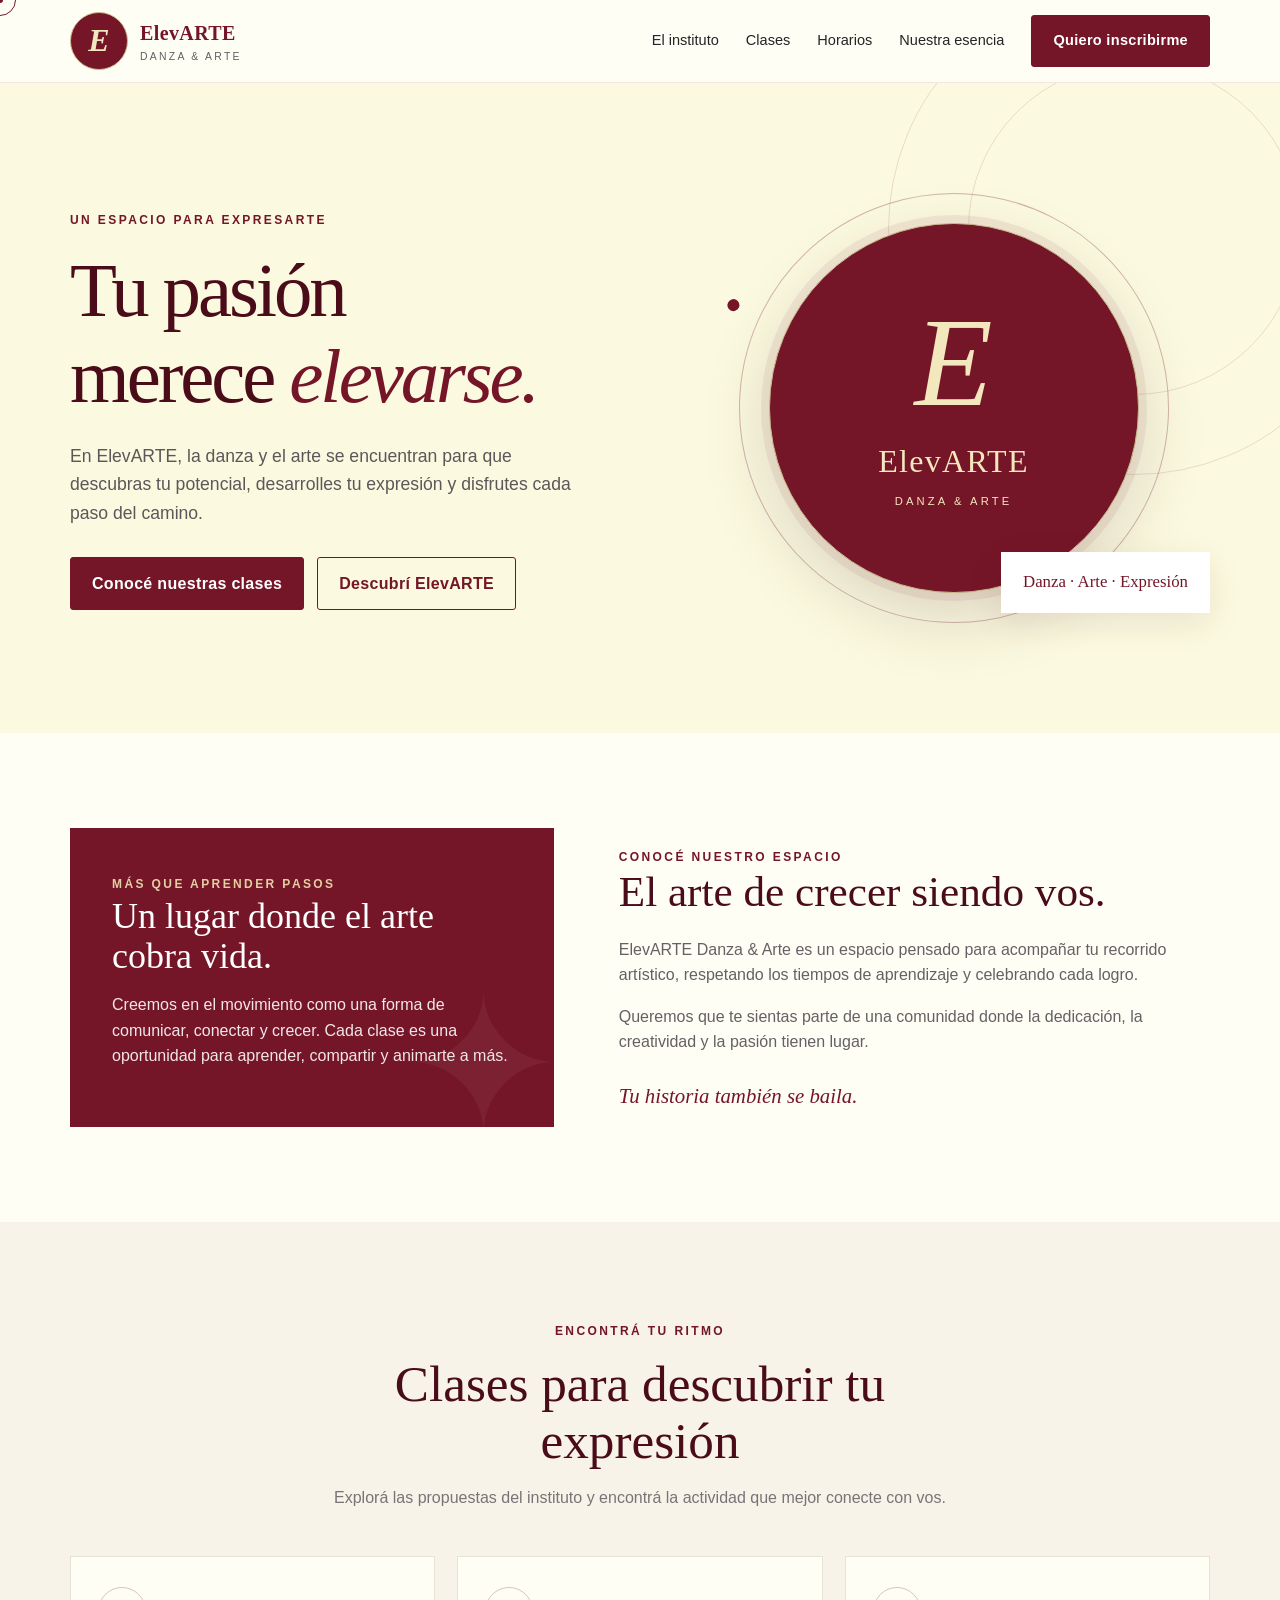
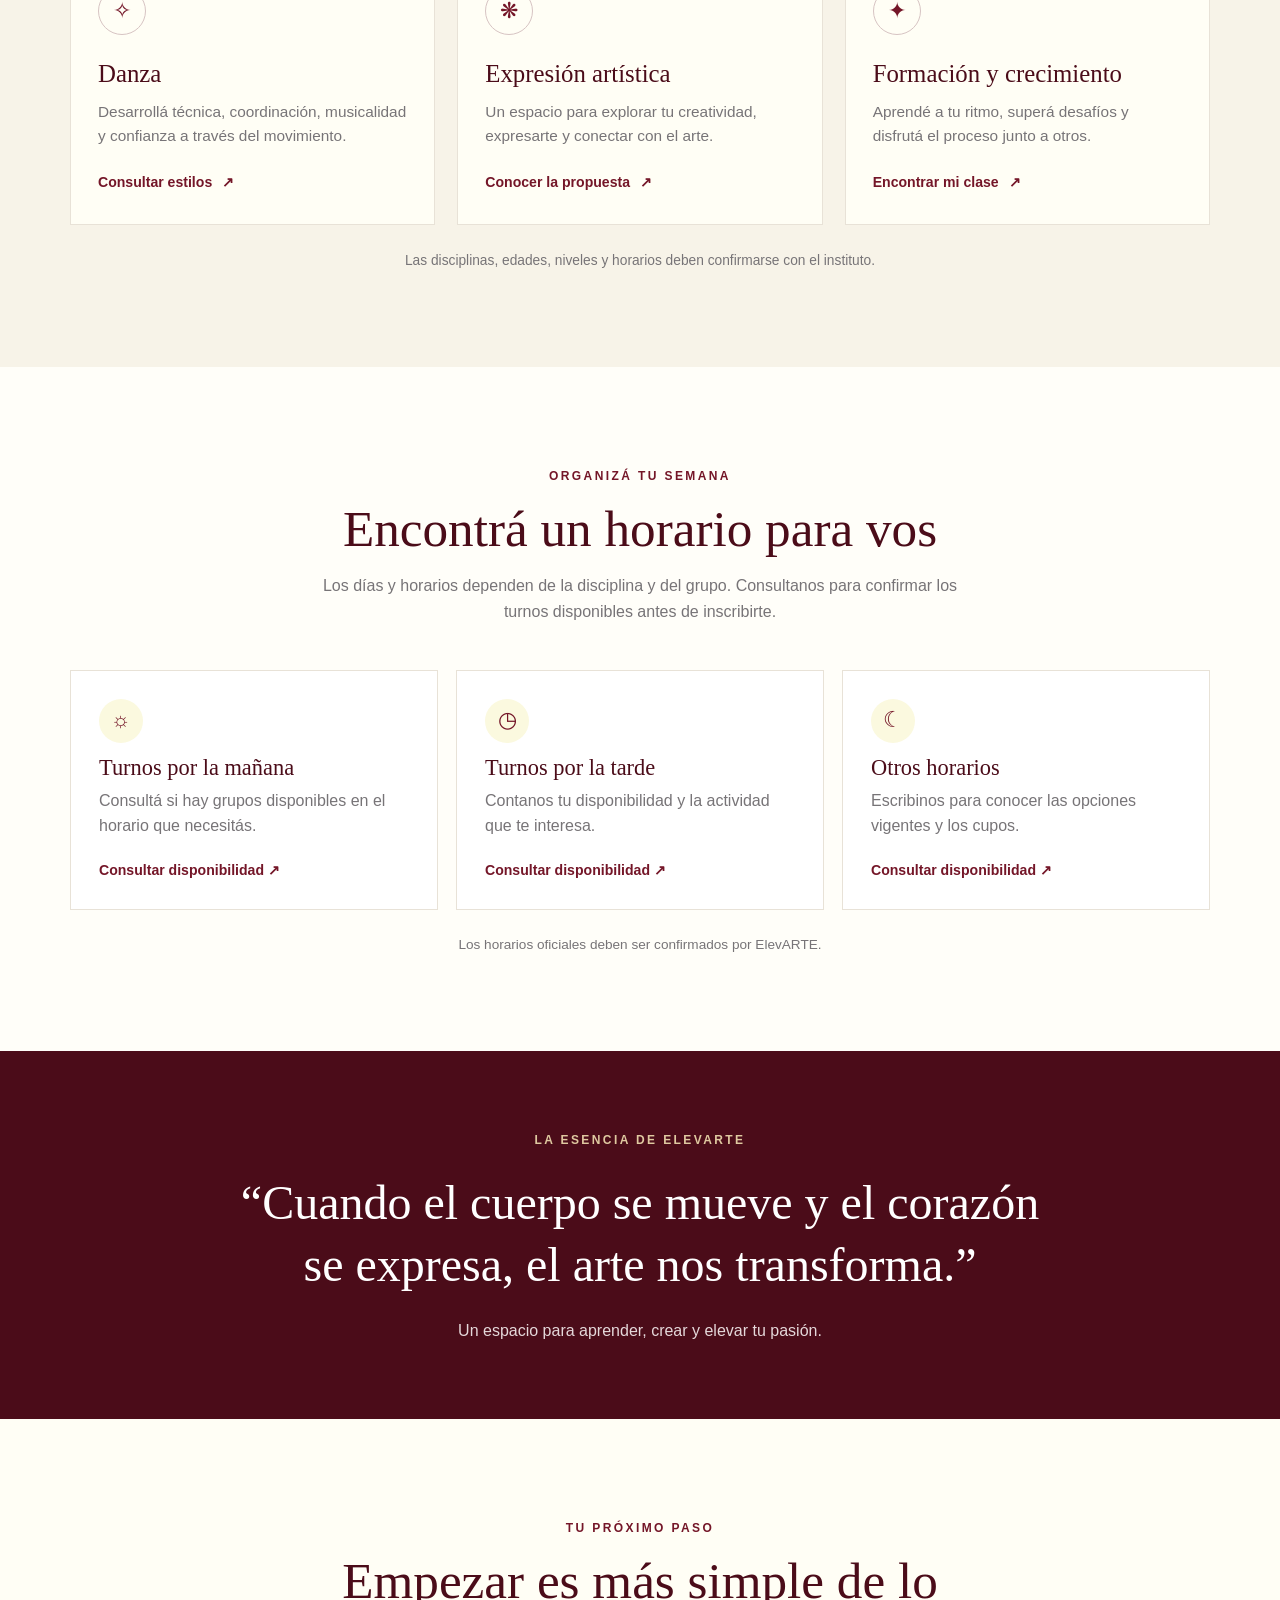
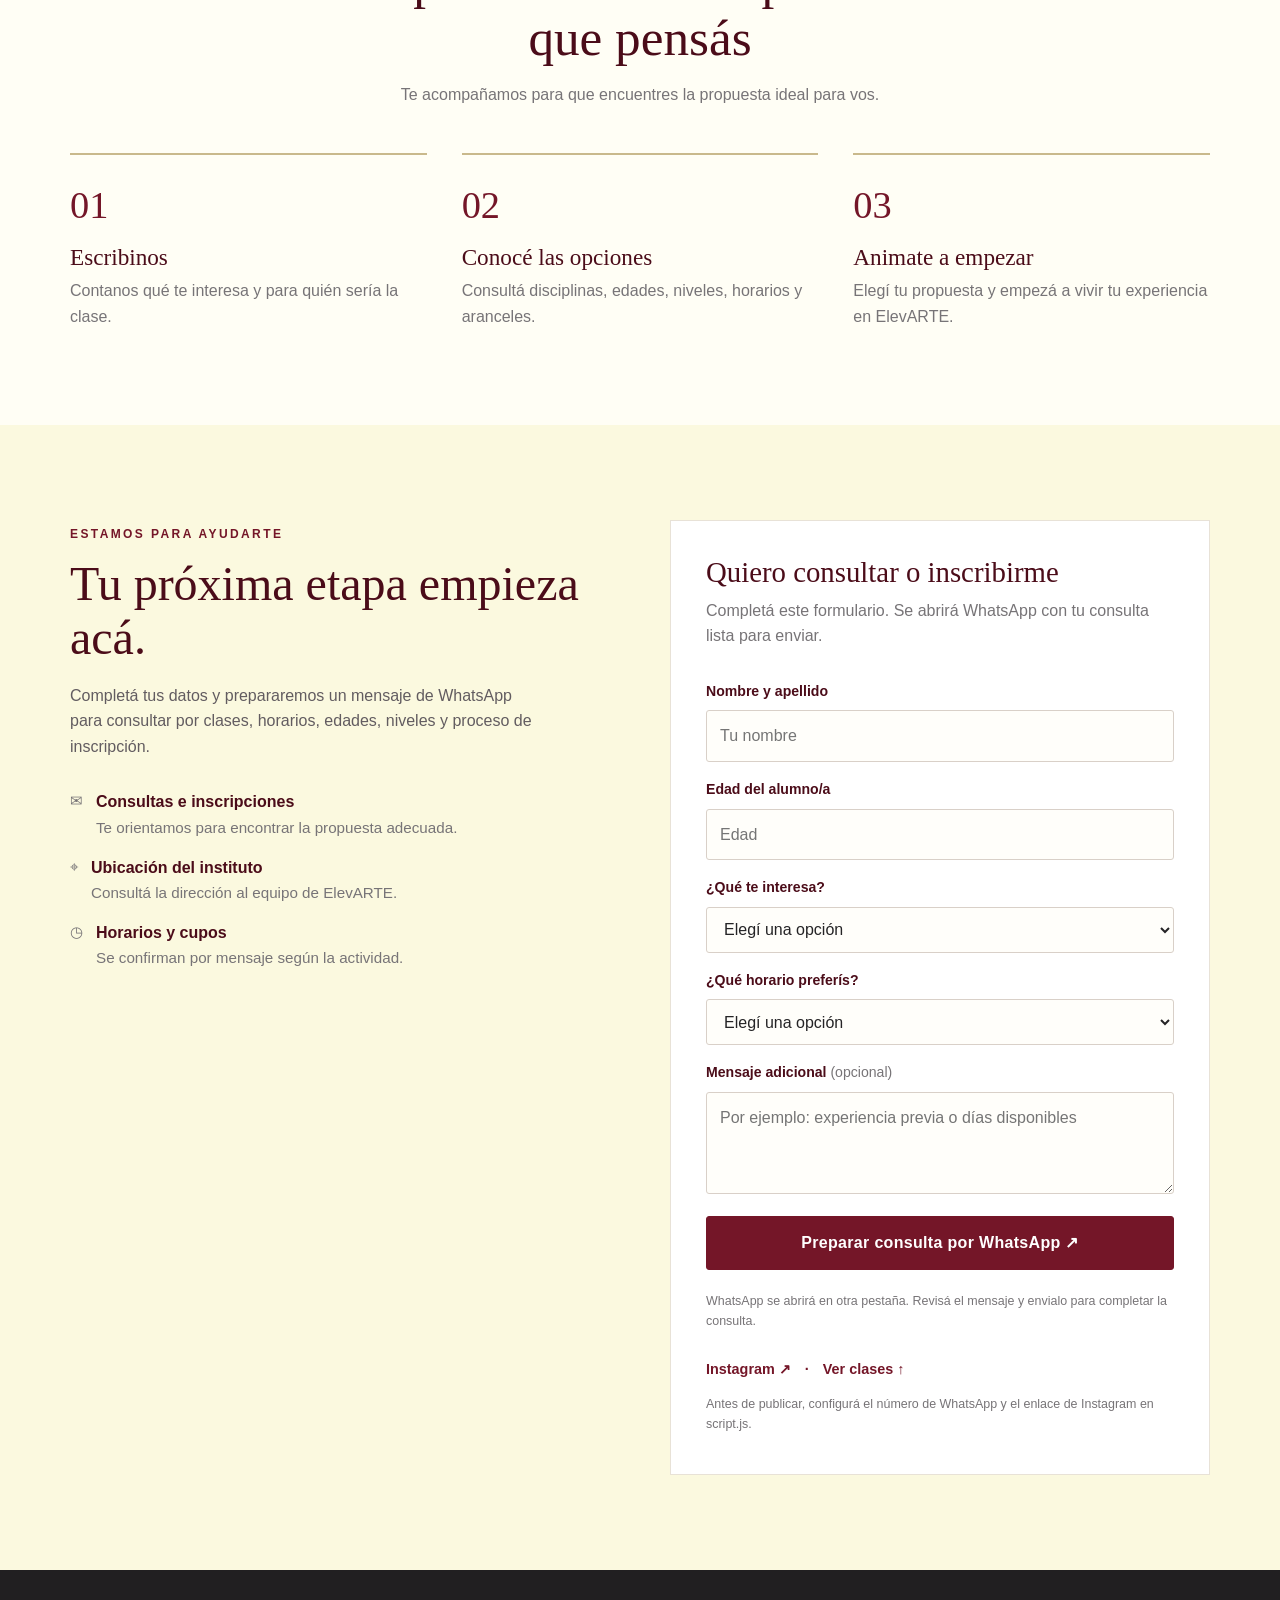
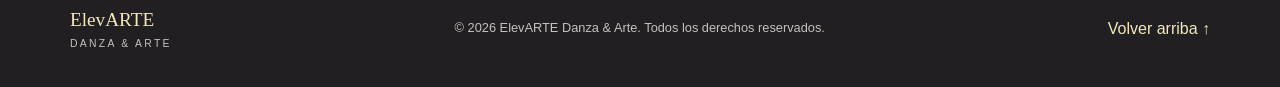
==== index.html @ d78b0b15 "primeros cambios" ====
<!doctype html>
<html lang="es">
  <head>
    <meta charset="UTF-8" />
    <meta name="viewport" content="width=device-width, initial-scale=1" />
    <meta name="theme-color" content="#741628" />

    <title>ElevARTE Danza & Arte | Clases y formación artística</title>

    <meta
      name="description"
      content="Conocé ElevARTE Danza & Arte. Descubrí nuestras propuestas artísticas, consultá horarios y recibí información sobre clases e inscripciones."
    />

    <!-- SEO -->
    <meta name="robots" content="index, follow, max-image-preview:large" />
    <meta name="author" content="ElevARTE Danza & Arte" />
    <meta name="language" content="es" />
    <link rel="canonical" href="https://TU-DOMINIO.com/" />

    <!-- Open Graph: WhatsApp, Facebook y otras plataformas -->
    <meta property="og:type" content="website" />
    <meta property="og:locale" content="es_AR" />
    <meta property="og:site_name" content="ElevARTE Danza & Arte" />
    <meta
      property="og:title"
      content="ElevARTE Danza & Arte | Descubrí tu expresión"
    />
    <meta
      property="og:description"
      content="Explorá las propuestas artísticas de ElevARTE y consultá por clases, horarios e inscripciones."
    />
    <meta property="og:url" content="https://TU-DOMINIO.com/" />
    <!-- Agregá una imagen real de la marca cuando esté disponible -->
    <!-- <meta property="og:image" content="https://TU-DOMINIO.com/images/elevArte-social.jpg"> -->

    <!-- Twitter / X -->
    <meta name="twitter:card" content="summary_large_image" />
    <meta name="twitter:title" content="ElevARTE Danza & Arte" />
    <meta
      name="twitter:description"
      content="Un espacio para aprender, crear y expresar tu pasión por el arte."
    />

    <!-- Rendimiento -->
    <meta name="color-scheme" content="light" />

    <link rel="stylesheet" href="style.css" />

    <!-- Datos estructurados para buscadores y motores de respuesta -->
    <script type="application/ld+json">
      {
        "@context": "https://schema.org",
        "@type": "EducationalOrganization",
        "@id": "https://TU-DOMINIO.com/#organization",
        "name": "ElevARTE Danza & Arte",
        "url": "https://TU-DOMINIO.com/",
        "description": "Espacio de formación artística con propuestas relacionadas con la danza y la expresión artística.",
        "inLanguage": "es-AR",
        "sameAs": ["https://www.instagram.com/TU_USUARIO/"]
      }
    </script>
    <link rel="stylesheet" href="style.css" />
    <script src="script.js" defer></script>
  </head>

  <body>
    <header>
      <div class="container nav">
        <a class="brand" href="#inicio" aria-label="ElevARTE, inicio">
          <span class="brand-mark" aria-hidden="true">E</span>
          <span>
            ElevARTE
            <small>DANZA &amp; ARTE</small>
          </span>
        </a>

        <button
          class="menu-btn"
          id="menuBtn"
          aria-label="Abrir menú"
          aria-expanded="false"
          type="button"
        >
          ☰
        </button>

        <nav class="navlinks" id="navLinks" aria-label="Navegación principal">
          <a href="#nosotros">El instituto</a>
          <a href="#clases">Clases</a>
          <a href="#horarios">Horarios</a>
          <a href="#experiencia">Nuestra esencia</a>
          <a href="#contacto" class="nav-cta">Quiero inscribirme</a>
        </nav>
      </div>
    </header>

    <main>
      <!-- PORTADA -->
      <section class="hero" id="inicio">
        <div class="container hero-grid">
          <div class="hero-copy">
            <span class="eyebrow">Un espacio para expresarte</span>

            <h1>
              Tu pasión<br />
              merece <em>elevarse.</em>
            </h1>

            <p>
              En ElevARTE, la danza y el arte se encuentran para que descubras
              tu potencial, desarrolles tu expresión y disfrutes cada paso del
              camino.
            </p>

            <div class="hero-actions">
              <a class="btn" href="#clases">Conocé nuestras clases</a>
              <a class="btn btn-outline" href="#nosotros">Descubrí ElevARTE</a>
            </div>
          </div>

          <div class="hero-art" aria-label="ElevARTE, Danza y Arte">
            <div class="orbit"></div>

            <div class="hero-logo">
              <span class="hero-logo-letter">E</span>
              <span class="hero-logo-name">ElevARTE</span>
              <span class="hero-logo-subtitle">DANZA &amp; ARTE</span>
            </div>

            <div class="floating-note">Danza · Arte · Expresión</div>
          </div>
        </div>
      </section>

      <!-- SOBRE NOSOTROS -->
      <section class="section" id="nosotros">
        <div class="container intro-grid">
          <div class="intro-panel">
            <span class="eyebrow">Más que aprender pasos</span>

            <h3>Un lugar donde el arte cobra vida.</h3>

            <p>
              Creemos en el movimiento como una forma de comunicar, conectar y
              crecer. Cada clase es una oportunidad para aprender, compartir y
              animarte a más.
            </p>
          </div>

          <div class="intro-copy">
            <span class="eyebrow">Conocé nuestro espacio</span>

            <h2>El arte de crecer siendo vos.</h2>

            <p>
              ElevARTE Danza &amp; Arte es un espacio pensado para acompañar tu
              recorrido artístico, respetando los tiempos de aprendizaje y
              celebrando cada logro.
            </p>

            <p>
              Queremos que te sientas parte de una comunidad donde la
              dedicación, la creatividad y la pasión tienen lugar.
            </p>

            <div class="signature">Tu historia también se baila.</div>
          </div>
        </div>
      </section>

      <!-- CLASES -->
      <section class="section classes" id="clases">
        <div class="container">
          <div class="section-head">
            <span class="eyebrow">Encontrá tu ritmo</span>

            <h2>Clases para descubrir tu expresión</h2>

            <p>
              Explorá las propuestas del instituto y encontrá la actividad que
              mejor conecte con vos.
            </p>
          </div>

          <div class="cards">
            <article class="class-card">
              <div class="class-icon">✧</div>
              <h3>Danza</h3>

              <p>
                Desarrollá técnica, coordinación, musicalidad y confianza a
                través del movimiento.
              </p>

              <a class="learn" href="#contacto">
                Consultar estilos <span>↗</span>
              </a>
            </article>

            <article class="class-card">
              <div class="class-icon">❋</div>
              <h3>Expresión artística</h3>

              <p>
                Un espacio para explorar tu creatividad, expresarte y conectar
                con el arte.
              </p>

              <a class="learn" href="#contacto">
                Conocer la propuesta <span>↗</span>
              </a>
            </article>

            <article class="class-card">
              <div class="class-icon">✦</div>
              <h3>Formación y crecimiento</h3>

              <p>
                Aprendé a tu ritmo, superá desafíos y disfrutá el proceso junto
                a otros.
              </p>

              <a class="learn" href="#contacto">
                Encontrar mi clase <span>↗</span>
              </a>
            </article>
          </div>

          <p class="section-disclaimer">
            Las disciplinas, edades, niveles y horarios deben confirmarse con el
            instituto.
          </p>
        </div>
      </section>

      <!-- HORARIOS -->
      <section class="section schedule" id="horarios">
        <div class="container">
          <div class="section-head">
            <span class="eyebrow">Organizá tu semana</span>

            <h2>Encontrá un horario para vos</h2>

            <p>
              Los días y horarios dependen de la disciplina y del grupo.
              Consultanos para confirmar los turnos disponibles antes de
              inscribirte.
            </p>
          </div>

          <div class="schedule-grid">
            <article class="schedule-card">
              <span class="schedule-icon">☼</span>

              <div>
                <h3>Turnos por la mañana</h3>
                <p>
                  Consultá si hay grupos disponibles en el horario que
                  necesitás.
                </p>
              </div>

              <a href="#contacto" class="learn"> Consultar disponibilidad ↗ </a>
            </article>

            <article class="schedule-card">
              <span class="schedule-icon">◷</span>

              <div>
                <h3>Turnos por la tarde</h3>
                <p>
                  Contanos tu disponibilidad y la actividad que te interesa.
                </p>
              </div>

              <a href="#contacto" class="learn"> Consultar disponibilidad ↗ </a>
            </article>

            <article class="schedule-card">
              <span class="schedule-icon">☾</span>

              <div>
                <h3>Otros horarios</h3>
                <p>
                  Escribinos para conocer las opciones vigentes y los cupos.
                </p>
              </div>

              <a href="#contacto" class="learn"> Consultar disponibilidad ↗ </a>
            </article>
          </div>

          <p class="schedule-note">
            Los horarios oficiales deben ser confirmados por ElevARTE.
          </p>
        </div>
      </section>

      <!-- FRASE DESTACADA -->
      <section class="quote" id="experiencia">
        <div class="container">
          <span class="eyebrow">La esencia de ElevARTE</span>

          <blockquote>
            “Cuando el cuerpo se mueve y el corazón se expresa, el arte nos
            transforma.”
          </blockquote>

          <p>Un espacio para aprender, crear y elevar tu pasión.</p>
        </div>
      </section>

      <!-- PROCESO DE INSCRIPCIÓN -->
      <section class="section">
        <div class="container">
          <div class="section-head">
            <span class="eyebrow">Tu próximo paso</span>

            <h2>Empezar es más simple de lo que pensás</h2>

            <p>
              Te acompañamos para que encuentres la propuesta ideal para vos.
            </p>
          </div>

          <div class="steps">
            <article class="step">
              <div class="step-number">01</div>
              <h3>Escribinos</h3>
              <p>Contanos qué te interesa y para quién sería la clase.</p>
            </article>

            <article class="step">
              <div class="step-number">02</div>
              <h3>Conocé las opciones</h3>
              <p>
                Consultá disciplinas, edades, niveles, horarios y aranceles.
              </p>
            </article>

            <article class="step">
              <div class="step-number">03</div>
              <h3>Animate a empezar</h3>
              <p>
                Elegí tu propuesta y empezá a vivir tu experiencia en ElevARTE.
              </p>
            </article>
          </div>
        </div>
      </section>

      <!-- CONTACTO -->
      <section class="section contact" id="contacto">
        <div class="container contact-grid">
          <div class="contact-copy">
            <span class="eyebrow">Estamos para ayudarte</span>

            <h2>Tu próxima etapa empieza acá.</h2>

            <p>
              Completá tus datos y prepararemos un mensaje de WhatsApp para
              consultar por clases, horarios, edades, niveles y proceso de
              inscripción.
            </p>

            <div class="contact-details">
              <div class="detail">
                <span>✉</span>
                <div>
                  <strong>Consultas e inscripciones</strong>
                  <span>
                    Te orientamos para encontrar la propuesta adecuada.
                  </span>
                </div>
              </div>

              <div class="detail">
                <span>⌖</span>
                <div>
                  <strong>Ubicación del instituto</strong>
                  <span> Consultá la dirección al equipo de ElevARTE. </span>
                </div>
              </div>

              <div class="detail">
                <span>◷</span>
                <div>
                  <strong>Horarios y cupos</strong>
                  <span> Se confirman por mensaje según la actividad. </span>
                </div>
              </div>
            </div>
          </div>

          <div class="contact-card">
            <h3>Quiero consultar o inscribirme</h3>

            <p>
              Completá este formulario. Se abrirá WhatsApp con tu consulta lista
              para enviar.
            </p>

            <form id="enrollmentForm">
              <label for="nombre">Nombre y apellido</label>
              <input
                id="nombre"
                name="nombre"
                type="text"
                autocomplete="name"
                placeholder="Tu nombre"
                required
              />

              <label for="edad">Edad del alumno/a</label>
              <input
                id="edad"
                name="edad"
                type="number"
                min="1"
                max="110"
                placeholder="Edad"
                required
              />

              <label for="actividad">¿Qué te interesa?</label>
              <select id="actividad" name="actividad" required>
                <option value="" selected disabled>Elegí una opción</option>
                <option value="Danza">Danza</option>
                <option value="Expresión artística">Expresión artística</option>
                <option value="Formación y crecimiento">
                  Formación y crecimiento
                </option>
                <option value="Todas las propuestas">
                  Quiero conocer todas las propuestas
                </option>
              </select>

              <label for="turno">¿Qué horario preferís?</label>
              <select id="turno" name="turno" required>
                <option value="" selected disabled>Elegí una opción</option>
                <option value="Mañana">Mañana</option>
                <option value="Tarde">Tarde</option>
                <option value="Noche">Noche</option>
                <option value="Tengo flexibilidad">Tengo flexibilidad</option>
              </select>

              <label for="consulta">
                Mensaje adicional
                <span class="optional">(opcional)</span>
              </label>

              <textarea
                id="consulta"
                name="consulta"
                rows="3"
                placeholder="Por ejemplo: experiencia previa o días disponibles"
              ></textarea>

              <button class="btn form-submit" type="submit">
                Preparar consulta por WhatsApp ↗
              </button>

              <p class="note">
                WhatsApp se abrirá en otra pestaña. Revisá el mensaje y envialo
                para completar la consulta.
              </p>
            </form>

            <div class="social-row">
              <a
                id="instagramLink"
                href="https://instagram.com/"
                target="_blank"
                rel="noopener noreferrer"
                >Instagram ↗</a
              >

              <span>·</span>

              <a href="#clases">Ver clases ↑</a>
            </div>

            <p class="note">
              Antes de publicar, configurá el número de WhatsApp y el enlace de
              Instagram en script.js.
            </p>
          </div>
        </div>
      </section>
    </main>

    <footer>
      <div class="container footer-inner">
        <div class="footer-brand">
          ElevARTE
          <small>DANZA &amp; ARTE</small>
        </div>

        <p>
          © <span id="year"></span> ElevARTE Danza &amp; Arte. Todos los
          derechos reservados.
        </p>

        <a class="backtop" href="#inicio">Volver arriba ↑</a>
      </div>
    </footer>
  </body>
</html>
---- style.css ----
:root {
  --wine: #741628;
  --wine-dark: #4b0c19;
  --cream: #fbf9df;
  --paper: #fffef5;
  --ink: #252426;
  --muted: #777477;
  --line: #e8e2d7;
  --gold: #c9b98c;
}

* {
  box-sizing: border-box;
}

html {
  scroll-behavior: smooth;
}

body {
  margin: 0;
  font-family: Arial, Helvetica, sans-serif;
  color: var(--ink);
  background: var(--paper);
  line-height: 1.6;
}

a {
  color: inherit;
  text-decoration: none;
}

button,
input,
select,
textarea {
  font: inherit;
}

button,
a {
  -webkit-tap-highlight-color: transparent;
}

.container {
  width: min(1140px, 90%);
  margin: 0 auto;
}

section[id] {
  scroll-margin-top: 95px;
}

:focus-visible {
  outline: 3px solid #b48b45;
  outline-offset: 3px;
}

/* NAVEGACIÓN */

header {
  position: sticky;
  top: 0;
  z-index: 20;
  background: rgba(255, 254, 245, 0.96);
  backdrop-filter: blur(12px);
  border-bottom: 1px solid rgba(116, 22, 40, 0.1);
}

.nav {
  display: flex;
  align-items: center;
  justify-content: space-between;
  min-height: 82px;
  gap: 24px;
}

.brand {
  display: flex;
  align-items: center;
  gap: 12px;
  font-family: Georgia, "Times New Roman", serif;
  color: var(--wine);
  font-size: 1.25rem;
  font-weight: bold;
  letter-spacing: 0.02em;
}

.brand-mark {
  display: grid;
  place-items: center;
  width: 58px;
  height: 58px;
  flex-shrink: 0;
  border: 1px solid var(--gold);
  border-radius: 50%;
  background: var(--wine);
  color: #f3e7bd;
  font-family: Georgia, serif;
  font-size: 2rem;
  font-style: italic;
}

.brand small,
.footer-brand small {
  display: block;
  font-family: Arial, sans-serif;
  font-size: 0.65rem;
  letter-spacing: 0.22em;
  font-weight: normal;
}

.brand small {
  color: #626064;
}

.navlinks {
  display: flex;
  align-items: center;
  gap: 27px;
  font-size: 0.91rem;
}

.navlinks a:hover {
  color: var(--wine);
}

.nav-cta,
.btn {
  display: inline-flex;
  align-items: center;
  justify-content: center;
  background: var(--wine);
  color: white;
  padding: 13px 21px;
  border: 1px solid var(--wine);
  border-radius: 3px;
  font-weight: 700;
  letter-spacing: 0.02em;
  cursor: pointer;
  transition: background 0.2s, transform 0.2s;
}

.nav-cta:hover,
.btn:hover {
  background: var(--wine-dark);
  transform: translateY(-1px);
}

.menu-btn {
  display: none;
  background: transparent;
  border: 1px solid var(--line);
  border-radius: 3px;
  padding: 8px 12px;
  font-size: 1.3rem;
  color: var(--wine);
  cursor: pointer;
}

/* PORTADA */

.hero {
  position: relative;
  overflow: hidden;
  background: var(--cream);
  min-height: 650px;
  display: flex;
  align-items: center;
}

.hero::before,
.hero::after {
  content: "";
  position: absolute;
  border: 1px solid rgba(116, 22, 40, 0.13);
  border-radius: 50%;
  pointer-events: none;
}

.hero::before {
  width: 490px;
  height: 490px;
  right: -100px;
  top: -100px;
}

.hero::after {
  width: 330px;
  height: 330px;
  right: -20px;
  top: -20px;
}

.hero-grid {
  display: grid;
  grid-template-columns: 1.05fr 0.95fr;
  align-items: center;
  gap: 60px;
  padding: 70px 0;
  position: relative;
  z-index: 1;
}

.eyebrow {
  text-transform: uppercase;
  letter-spacing: 0.2em;
  font-size: 0.75rem;
  font-weight: 700;
  color: var(--wine);
}

h1,
h2,
h3 {
  font-family: Georgia, "Times New Roman", serif;
  line-height: 1.12;
  font-weight: 500;
}

h1 {
  font-size: clamp(3rem, 6vw, 5.2rem);
  margin: 17px 0 22px;
  color: var(--wine-dark);
  letter-spacing: -0.04em;
}

h1 em {
  font-weight: 400;
  color: var(--wine);
}

.hero p {
  font-size: 1.1rem;
  max-width: 520px;
  color: #5c5759;
}

.hero-actions {
  display: flex;
  gap: 13px;
  flex-wrap: wrap;
  margin-top: 30px;
}

.btn-outline {
  background: transparent;
  color: var(--wine);
}

.btn-outline:hover {
  background: var(--wine);
  color: white;
}

.hero-art {
  min-height: 440px;
  position: relative;
  display: flex;
  align-items: center;
  justify-content: center;
}

.hero-logo {
  width: min(370px, 85%);
  aspect-ratio: 1;
  position: relative;
  z-index: 2;
  display: flex;
  flex-direction: column;
  align-items: center;
  justify-content: center;
  border: 1px solid var(--gold);
  border-radius: 50%;
  background: var(--wine);
  color: #f3e7bd;
  box-shadow: 0 24px 70px rgba(57, 21, 29, 0.16);
  outline: 8px solid rgba(116, 22, 40, 0.07);
}

.hero-logo-letter {
  font-family: Georgia, serif;
  font-size: clamp(5rem, 12vw, 8rem);
  line-height: 0.9;
  font-style: italic;
}

.hero-logo-name {
  margin-top: 16px;
  font-family: Georgia, serif;
  font-size: clamp(1.5rem, 3vw, 2rem);
  letter-spacing: 0.04em;
}

.hero-logo-subtitle {
  margin-top: 6px;
  font-size: 0.7rem;
  letter-spacing: 0.28em;
}

.orbit {
  position: absolute;
  width: 430px;
  height: 430px;
  border: 1px solid rgba(116, 22, 40, 0.3);
  border-radius: 50%;
  transform: rotate(-18deg);
}

.orbit::after {
  content: "";
  position: absolute;
  left: 30px;
  top: 42px;
  width: 12px;
  height: 12px;
  background: var(--wine);
  border-radius: 50%;
}

.floating-note {
  position: absolute;
  z-index: 3;
  bottom: 15px;
  right: 0;
  background: white;
  padding: 17px 22px;
  box-shadow: 0 10px 35px #4b0c1918;
  font-family: Georgia, serif;
  color: var(--wine);
  font-size: 1.05rem;
}

/* SECCIONES GENERALES */

.section {
  padding: 95px 0;
}

.section-head {
  max-width: 680px;
  margin: 0 auto 45px;
  text-align: center;
}

.section-head h2 {
  font-size: clamp(2.2rem, 4vw, 3.4rem);
  color: var(--wine-dark);
  margin: 12px 0 16px;
}

.section-head p {
  color: var(--muted);
  margin: 0;
}

/* SOBRE NOSOTROS */

.intro-grid {
  display: grid;
  grid-template-columns: 0.9fr 1.1fr;
  gap: 65px;
  align-items: center;
}

.intro-panel {
  position: relative;
  overflow: hidden;
  background: var(--wine);
  color: white;
  padding: 42px;
}

.intro-panel::after {
  content: "✦";
  position: absolute;
  right: -10px;
  bottom: -35px;
  font-size: 12rem;
  line-height: 1;
  color: #ffffff0d;
}

.intro-panel .eyebrow {
  color: #e4cfa4;
}

.intro-panel h3 {
  position: relative;
  z-index: 1;
  font-size: 2.25rem;
  margin: 0 0 15px;
}

.intro-panel p {
  position: relative;
  z-index: 1;
  color: #f2e7e8;
}

.intro-copy h2 {
  font-size: 2.7rem;
  color: var(--wine-dark);
  margin: 0 0 20px;
}

.intro-copy p {
  color: #666064;
}

.signature {
  margin-top: 24px;
  font-family: Georgia, serif;
  font-style: italic;
  color: var(--wine);
  font-size: 1.3rem;
}

/* CLASES */

.classes {
  background: #f7f3e8;
}

.cards {
  display: grid;
  grid-template-columns: repeat(3, 1fr);
  gap: 22px;
}

.class-card {
  min-height: 255px;
  padding: 30px 27px;
  background: var(--paper);
  border: 1px solid var(--line);
  transition: transform 0.25s, box-shadow 0.25s, border-color 0.25s;
}

.class-card:hover {
  transform: translateY(-5px);
  box-shadow: 0 18px 40px #4b0c1910;
  border-color: #d4bdc0;
}

.class-icon {
  display: grid;
  place-items: center;
  width: 48px;
  height: 48px;
  margin-bottom: 25px;
  border: 1px solid #d7c4c3;
  border-radius: 50%;
  color: var(--wine);
  font-size: 1.4rem;
}

.class-card h3 {
  font-size: 1.55rem;
  color: var(--wine-dark);
  margin: 0 0 12px;
}

.class-card p {
  color: var(--muted);
  font-size: 0.96rem;
  margin: 0 0 20px;
}

.learn {
  color: var(--wine);
  font-size: 0.88rem;
  font-weight: 700;
}

.learn span {
  margin-left: 6px;
}

.section-disclaimer {
  text-align: center;
  color: var(--muted);
  font-size: 0.86rem;
  margin: 25px 0 0;
}

/* HORARIOS */

.schedule {
  background: #fffef9;
}

.schedule-grid {
  display: grid;
  grid-template-columns: repeat(3, 1fr);
  gap: 18px;
}

.schedule-card {
  min-height: 230px;
  display: flex;
  flex-direction: column;
  align-items: flex-start;
  gap: 12px;
  padding: 28px;
  background: white;
  border: 1px solid var(--line);
}

.schedule-icon {
  display: grid;
  place-items: center;
  width: 44px;
  height: 44px;
  border-radius: 50%;
  background: var(--cream);
  color: var(--wine);
  font-size: 1.35rem;
}

.schedule-card h3 {
  font-size: 1.4rem;
  color: var(--wine-dark);
  margin: 0 0 8px;
}

.schedule-card p {
  color: var(--muted);
  margin: 0;
}

.schedule-card .learn {
  margin-top: auto;
  padding-top: 8px;
}

.schedule-note {
  text-align: center;
  color: var(--muted);
  font-size: 0.85rem;
  margin: 24px 0 0;
}

/* FRASE DESTACADA */

.quote {
  padding: 75px 0;
  background: var(--wine-dark);
  color: white;
  text-align: center;
}

.quote .eyebrow {
  color: #dfc9a0;
}

.quote blockquote {
  max-width: 850px;
  margin: 20px auto 22px;
  font-family: Georgia, serif;
  font-size: clamp(1.8rem, 4vw, 3rem);
  line-height: 1.3;
}

.quote p {
  color: #e5d8da;
  margin: 0;
}

/* PASOS */

.steps {
  display: grid;
  grid-template-columns: repeat(3, 1fr);
  gap: 35px;
}

.step {
  border-top: 2px solid var(--gold);
  padding-top: 20px;
}

.step-number {
  font-family: Georgia, serif;
  color: var(--wine);
  font-size: 2.4rem;
}

.step h3 {
  font-size: 1.45rem;
  color: var(--wine-dark);
  margin: 8px 0;
}

.step p {
  color: var(--muted);
  margin: 0;
}

/* CONTACTO */

.contact {
  background: var(--cream);
}

.contact-grid {
  display: grid;
  grid-template-columns: 1fr 1fr;
  gap: 60px;
  align-items: start;
}

.contact h2 {
  font-size: 3rem;
  color: var(--wine-dark);
  margin: 12px 0 18px;
}

.contact-copy p {
  color: #625c60;
  max-width: 470px;
}

.contact-details {
  display: grid;
  gap: 14px;
  margin-top: 30px;
}

.detail {
  display: flex;
  gap: 13px;
  align-items: flex-start;
}

.detail strong {
  display: block;
  color: var(--wine-dark);
}

.detail span {
  color: var(--muted);
  font-size: 0.95rem;
}

.contact-card {
  padding: 35px;
  background: white;
  border: 1px solid var(--line);
}

.contact-card h3 {
  font-size: 1.8rem;
  color: var(--wine-dark);
  margin: 0 0 10px;
}

.contact-card p {
  color: var(--muted);
  margin: 0 0 23px;
}

.contact-card form {
  display: grid;
  gap: 8px;
}

.contact-card label {
  margin-top: 8px;
  color: var(--wine-dark);
  font-size: 0.88rem;
  font-weight: 700;
}

.contact-card input,
.contact-card select,
.contact-card textarea {
  width: 100%;
  min-height: 46px;
  padding: 12px 13px;
  border: 1px solid #d9d0c8;
  border-radius: 3px;
  background: #fffefa;
  color: var(--ink);
}

.contact-card textarea {
  min-height: 88px;
  resize: vertical;
}

.contact-card input:focus,
.contact-card select:focus,
.contact-card textarea:focus {
  outline: 2px solid #b48b45;
  outline-offset: 1px;
  border-color: var(--wine);
}

.contact-card .form-submit {
  width: 100%;
  margin-top: 14px;
}

.optional {
  color: var(--muted);
  font-weight: 400;
}

.note {
  font-size: 0.78rem !important;
  margin-top: 14px !important;
  margin-bottom: 4px !important;
}

.social-row {
  display: flex;
  flex-wrap: wrap;
  gap: 14px;
  margin-top: 22px;
  color: var(--wine);
  font-size: 0.9rem;
  font-weight: bold;
}

.social-row a:hover,
.backtop:hover {
  text-decoration: underline;
}

/* PIE DE PÁGINA */

footer {
  padding: 35px 0;
  background: #211f21;
  color: #f6f0e6;
}

.footer-inner {
  display: flex;
  align-items: center;
  justify-content: space-between;
  gap: 20px;
}

.footer-brand {
  font-family: Georgia, serif;
  font-size: 1.2rem;
  color: #f3e7bd;
}

.footer-brand small {
  color: #c8c0c0;
}

.footer-inner p {
  margin: 0;
  color: #c8c0c0;
  font-size: 0.8rem;
}

.backtop {
  color: #f3e7bd;
}

/* TABLETS Y CELULARES */

@media (max-width: 800px) {
  .nav {
    min-height: 72px;
  }

  .menu-btn {
    display: block;
  }

  .navlinks {
    display: none;
    position: absolute;
    top: 72px;
    left: 0;
    right: 0;
    flex-direction: column;
    align-items: stretch;
    gap: 18px;
    max-height: calc(100vh - 72px);
    overflow: auto;
    padding: 22px 5%;
    background: var(--paper);
    border-bottom: 1px solid var(--line);
  }

  .navlinks.open {
    display: flex;
  }

  .nav-cta {
    text-align: center;
  }

  .hero {
    min-height: auto;
  }

  .hero-grid {
    grid-template-columns: 1fr;
    gap: 25px;
    padding: 65px 0 55px;
  }

  .hero-art {
    min-height: 340px;
    grid-row: 1;
  }

  .hero-logo {
    width: 260px;
  }

  .hero-logo-letter {
    font-size: 6rem;
  }

  .orbit {
    width: 310px;
    height: 310px;
  }

  .floating-note {
    right: 3%;
    bottom: 0;
  }

  .hero-copy {
    text-align: center;
  }

  .hero p {
    margin-left: auto;
    margin-right: auto;
  }

  .hero-actions {
    justify-content: center;
  }

  .intro-grid,
  .contact-grid {
    grid-template-columns: 1fr;
    gap: 30px;
  }

  .cards {
    grid-template-columns: repeat(2, 1fr);
  }

  .schedule-grid {
    grid-template-columns: 1fr;
  }

  .schedule-card {
    min-height: 0;
  }

  .steps {
    grid-template-columns: 1fr;
    gap: 25px;
  }

  .section {
    padding: 70px 0;
  }

  .footer-inner {
    flex-direction: column;
    text-align: center;
  }
}

@media (max-width: 520px) {
  .brand {
    font-size: 1rem;
  }

  .brand-mark {
    width: 48px;
    height: 48px;
  }

  .hero-art {
    min-height: 295px;
  }

  .hero-logo {
    width: 220px;
  }

  .hero-logo-letter {
    font-size: 5rem;
  }

  .hero-logo-name {
    font-size: 1.45rem;
  }

  .hero-logo-subtitle {
    font-size: 0.58rem;
  }

  .orbit {
    width: 270px;
    height: 270px;
  }

  .floating-note {
    padding: 12px 15px;
    font-size: 0.9rem;
  }

  .cards {
    grid-template-columns: 1fr;
  }

  .intro-panel {
    padding: 30px;
  }

  .contact h2 {
    font-size: 2.5rem;
  }

  .contact-card {
    padding: 25px;
  }

  .section-head {
    margin-bottom: 32px;
  }
}

/* ACCESIBILIDAD */

@media (prefers-reduced-motion: reduce) {
  html {
    scroll-behavior: auto;
  }

  *,
  *::before,
  *::after {
    transition: none !important;
    animation: none !important;
  }
}

/* =========================================
   RESPONSIVE REFINADO
========================================= */

/* Evita desbordamientos horizontales */
html,
body {
  max-width: 100%;
  overflow-x: clip;
}

img,
video,
iframe,
svg {
  max-width: 100%;
}

button,
input,
select,
textarea {
  max-width: 100%;
}

@media (max-width: 800px) {
  .hero-grid,
  .intro-grid,
  .contact-grid {
    min-width: 0;
  }

  .hero-copy,
  .intro-copy,
  .contact-copy,
  .contact-card {
    min-width: 0;
  }

  .hero-actions .btn {
    max-width: 100%;
  }

  .contact-card {
    padding: clamp(20px, 5vw, 35px);
  }
}

@media (max-width: 420px) {
  .container {
    width: 92%;
  }

  h1 {
    font-size: clamp(2.5rem, 12vw, 3.3rem);
  }

  .hero-actions {
    flex-direction: column;
  }

  .hero-actions .btn {
    width: 100%;
  }

  .brand {
    gap: 8px;
  }

  .brand small {
    letter-spacing: 0.14em;
  }
}

/* =========================================
   SCROLL REVEAL
========================================= */

/* El contenido se anima solo cuando JS activa estas clases. */
.js-motion .reveal {
  opacity: 0;
  transform: translateY(28px);
  transition:
    opacity 650ms ease,
    transform 650ms cubic-bezier(0.2, 0.65, 0.3, 1);
  transition-delay: var(--reveal-delay, 0ms);
}

.js-motion .reveal.is-visible {
  opacity: 1;
  transform: translateY(0);
}

/* Variaciones opcionales para elementos puntuales */
.js-motion .reveal-left {
  transform: translateX(-28px);
}

.js-motion .reveal-right {
  transform: translateX(28px);
}

.js-motion .reveal-left.is-visible,
.js-motion .reveal-right.is-visible {
  transform: translate(0);
}

/* =========================================
   CURSOR PERSONALIZADO
========================================= */

.cursor-dot,
.cursor-ring {
  position: fixed;
  top: 0;
  left: 0;
  z-index: 9999;
  pointer-events: none;
  border-radius: 50%;
  opacity: 0;
  transform: translate(-50%, -50%);
}

.cursor-dot {
  width: 6px;
  height: 6px;
  background: var(--wine);
}

.cursor-ring {
  width: 32px;
  height: 32px;
  border: 1px solid var(--wine);
  transition:
    width 180ms ease,
    height 180ms ease,
    background 180ms ease,
    border-color 180ms ease;
}

.cursor-ring.is-active {
  width: 48px;
  height: 48px;
  background: rgba(116, 22, 40, 0.08);
  border-color: var(--wine-dark);
}

/* Solo en dispositivos con mouse/trackpad */
@media (hover: hover) and (pointer: fine) and (min-width: 801px) {
  body.custom-cursor,
  body.custom-cursor a,
  body.custom-cursor button,
  body.custom-cursor input,
  body.custom-cursor select,
  body.custom-cursor textarea {
    cursor: none;
  }

  .cursor-dot,
  .cursor-ring {
    opacity: 1;
  }
}

/* =========================================
   PANEL DE INFORMACIÓN SEO/GEO
========================================= */

.info-panel {
  max-width: 850px;
  margin: 0 auto;
  padding: clamp(24px, 5vw, 42px);
  background: #fffef5;
  border: 1px solid var(--line);
}

.info-panel h3 {
  margin-top: 0;
  color: var(--wine-dark);
  font-size: 1.7rem;
}

.info-panel ul {
  padding-left: 22px;
  color: var(--muted);
}

.info-panel li {
  margin-bottom: 12px;
}

.info-panel strong {
  color: var(--ink);
}

/* =========================================
   ACCESIBILIDAD: MOVIMIENTO REDUCIDO
========================================= */

@media (prefers-reduced-motion: reduce) {
  html {
    scroll-behavior: auto;
  }

  .js-motion .reveal,
  .js-motion .reveal-left,
  .js-motion .reveal-right {
    opacity: 1;
    transform: none;
    transition: none;
  }

  .cursor-dot,
  .cursor-ring {
    display: none;
  }
}
---- style.css ----
:root {
  --wine: #741628;
  --wine-dark: #4b0c19;
  --cream: #fbf9df;
  --paper: #fffef5;
  --ink: #252426;
  --muted: #777477;
  --line: #e8e2d7;
  --gold: #c9b98c;
}

* {
  box-sizing: border-box;
}

html {
  scroll-behavior: smooth;
}

body {
  margin: 0;
  font-family: Arial, Helvetica, sans-serif;
  color: var(--ink);
  background: var(--paper);
  line-height: 1.6;
}

a {
  color: inherit;
  text-decoration: none;
}

button,
input,
select,
textarea {
  font: inherit;
}

button,
a {
  -webkit-tap-highlight-color: transparent;
}

.container {
  width: min(1140px, 90%);
  margin: 0 auto;
}

section[id] {
  scroll-margin-top: 95px;
}

:focus-visible {
  outline: 3px solid #b48b45;
  outline-offset: 3px;
}

/* NAVEGACIÓN */

header {
  position: sticky;
  top: 0;
  z-index: 20;
  background: rgba(255, 254, 245, 0.96);
  backdrop-filter: blur(12px);
  border-bottom: 1px solid rgba(116, 22, 40, 0.1);
}

.nav {
  display: flex;
  align-items: center;
  justify-content: space-between;
  min-height: 82px;
  gap: 24px;
}

.brand {
  display: flex;
  align-items: center;
  gap: 12px;
  font-family: Georgia, "Times New Roman", serif;
  color: var(--wine);
  font-size: 1.25rem;
  font-weight: bold;
  letter-spacing: 0.02em;
}

.brand-mark {
  display: grid;
  place-items: center;
  width: 58px;
  height: 58px;
  flex-shrink: 0;
  border: 1px solid var(--gold);
  border-radius: 50%;
  background: var(--wine);
  color: #f3e7bd;
  font-family: Georgia, serif;
  font-size: 2rem;
  font-style: italic;
}

.brand small,
.footer-brand small {
  display: block;
  font-family: Arial, sans-serif;
  font-size: 0.65rem;
  letter-spacing: 0.22em;
  font-weight: normal;
}

.brand small {
  color: #626064;
}

.navlinks {
  display: flex;
  align-items: center;
  gap: 27px;
  font-size: 0.91rem;
}

.navlinks a:hover {
  color: var(--wine);
}

.nav-cta,
.btn {
  display: inline-flex;
  align-items: center;
  justify-content: center;
  background: var(--wine);
  color: white;
  padding: 13px 21px;
  border: 1px solid var(--wine);
  border-radius: 3px;
  font-weight: 700;
  letter-spacing: 0.02em;
  cursor: pointer;
  transition: background 0.2s, transform 0.2s;
}

.nav-cta:hover,
.btn:hover {
  background: var(--wine-dark);
  transform: translateY(-1px);
}

.menu-btn {
  display: none;
  background: transparent;
  border: 1px solid var(--line);
  border-radius: 3px;
  padding: 8px 12px;
  font-size: 1.3rem;
  color: var(--wine);
  cursor: pointer;
}

/* PORTADA */

.hero {
  position: relative;
  overflow: hidden;
  background: var(--cream);
  min-height: 650px;
  display: flex;
  align-items: center;
}

.hero::before,
.hero::after {
  content: "";
  position: absolute;
  border: 1px solid rgba(116, 22, 40, 0.13);
  border-radius: 50%;
  pointer-events: none;
}

.hero::before {
  width: 490px;
  height: 490px;
  right: -100px;
  top: -100px;
}

.hero::after {
  width: 330px;
  height: 330px;
  right: -20px;
  top: -20px;
}

.hero-grid {
  display: grid;
  grid-template-columns: 1.05fr 0.95fr;
  align-items: center;
  gap: 60px;
  padding: 70px 0;
  position: relative;
  z-index: 1;
}

.eyebrow {
  text-transform: uppercase;
  letter-spacing: 0.2em;
  font-size: 0.75rem;
  font-weight: 700;
  color: var(--wine);
}

h1,
h2,
h3 {
  font-family: Georgia, "Times New Roman", serif;
  line-height: 1.12;
  font-weight: 500;
}

h1 {
  font-size: clamp(3rem, 6vw, 5.2rem);
  margin: 17px 0 22px;
  color: var(--wine-dark);
  letter-spacing: -0.04em;
}

h1 em {
  font-weight: 400;
  color: var(--wine);
}

.hero p {
  font-size: 1.1rem;
  max-width: 520px;
  color: #5c5759;
}

.hero-actions {
  display: flex;
  gap: 13px;
  flex-wrap: wrap;
  margin-top: 30px;
}

.btn-outline {
  background: transparent;
  color: var(--wine);
}

.btn-outline:hover {
  background: var(--wine);
  color: white;
}

.hero-art {
  min-height: 440px;
  position: relative;
  display: flex;
  align-items: center;
  justify-content: center;
}

.hero-logo {
  width: min(370px, 85%);
  aspect-ratio: 1;
  position: relative;
  z-index: 2;
  display: flex;
  flex-direction: column;
  align-items: center;
  justify-content: center;
  border: 1px solid var(--gold);
  border-radius: 50%;
  background: var(--wine);
  color: #f3e7bd;
  box-shadow: 0 24px 70px rgba(57, 21, 29, 0.16);
  outline: 8px solid rgba(116, 22, 40, 0.07);
}

.hero-logo-letter {
  font-family: Georgia, serif;
  font-size: clamp(5rem, 12vw, 8rem);
  line-height: 0.9;
  font-style: italic;
}

.hero-logo-name {
  margin-top: 16px;
  font-family: Georgia, serif;
  font-size: clamp(1.5rem, 3vw, 2rem);
  letter-spacing: 0.04em;
}

.hero-logo-subtitle {
  margin-top: 6px;
  font-size: 0.7rem;
  letter-spacing: 0.28em;
}

.orbit {
  position: absolute;
  width: 430px;
  height: 430px;
  border: 1px solid rgba(116, 22, 40, 0.3);
  border-radius: 50%;
  transform: rotate(-18deg);
}

.orbit::after {
  content: "";
  position: absolute;
  left: 30px;
  top: 42px;
  width: 12px;
  height: 12px;
  background: var(--wine);
  border-radius: 50%;
}

.floating-note {
  position: absolute;
  z-index: 3;
  bottom: 15px;
  right: 0;
  background: white;
  padding: 17px 22px;
  box-shadow: 0 10px 35px #4b0c1918;
  font-family: Georgia, serif;
  color: var(--wine);
  font-size: 1.05rem;
}

/* SECCIONES GENERALES */

.section {
  padding: 95px 0;
}

.section-head {
  max-width: 680px;
  margin: 0 auto 45px;
  text-align: center;
}

.section-head h2 {
  font-size: clamp(2.2rem, 4vw, 3.4rem);
  color: var(--wine-dark);
  margin: 12px 0 16px;
}

.section-head p {
  color: var(--muted);
  margin: 0;
}

/* SOBRE NOSOTROS */

.intro-grid {
  display: grid;
  grid-template-columns: 0.9fr 1.1fr;
  gap: 65px;
  align-items: center;
}

.intro-panel {
  position: relative;
  overflow: hidden;
  background: var(--wine);
  color: white;
  padding: 42px;
}

.intro-panel::after {
  content: "✦";
  position: absolute;
  right: -10px;
  bottom: -35px;
  font-size: 12rem;
  line-height: 1;
  color: #ffffff0d;
}

.intro-panel .eyebrow {
  color: #e4cfa4;
}

.intro-panel h3 {
  position: relative;
  z-index: 1;
  font-size: 2.25rem;
  margin: 0 0 15px;
}

.intro-panel p {
  position: relative;
  z-index: 1;
  color: #f2e7e8;
}

.intro-copy h2 {
  font-size: 2.7rem;
  color: var(--wine-dark);
  margin: 0 0 20px;
}

.intro-copy p {
  color: #666064;
}

.signature {
  margin-top: 24px;
  font-family: Georgia, serif;
  font-style: italic;
  color: var(--wine);
  font-size: 1.3rem;
}

/* CLASES */

.classes {
  background: #f7f3e8;
}

.cards {
  display: grid;
  grid-template-columns: repeat(3, 1fr);
  gap: 22px;
}

.class-card {
  min-height: 255px;
  padding: 30px 27px;
  background: var(--paper);
  border: 1px solid var(--line);
  transition: transform 0.25s, box-shadow 0.25s, border-color 0.25s;
}

.class-card:hover {
  transform: translateY(-5px);
  box-shadow: 0 18px 40px #4b0c1910;
  border-color: #d4bdc0;
}

.class-icon {
  display: grid;
  place-items: center;
  width: 48px;
  height: 48px;
  margin-bottom: 25px;
  border: 1px solid #d7c4c3;
  border-radius: 50%;
  color: var(--wine);
  font-size: 1.4rem;
}

.class-card h3 {
  font-size: 1.55rem;
  color: var(--wine-dark);
  margin: 0 0 12px;
}

.class-card p {
  color: var(--muted);
  font-size: 0.96rem;
  margin: 0 0 20px;
}

.learn {
  color: var(--wine);
  font-size: 0.88rem;
  font-weight: 700;
}

.learn span {
  margin-left: 6px;
}

.section-disclaimer {
  text-align: center;
  color: var(--muted);
  font-size: 0.86rem;
  margin: 25px 0 0;
}

/* HORARIOS */

.schedule {
  background: #fffef9;
}

.schedule-grid {
  display: grid;
  grid-template-columns: repeat(3, 1fr);
  gap: 18px;
}

.schedule-card {
  min-height: 230px;
  display: flex;
  flex-direction: column;
  align-items: flex-start;
  gap: 12px;
  padding: 28px;
  background: white;
  border: 1px solid var(--line);
}

.schedule-icon {
  display: grid;
  place-items: center;
  width: 44px;
  height: 44px;
  border-radius: 50%;
  background: var(--cream);
  color: var(--wine);
  font-size: 1.35rem;
}

.schedule-card h3 {
  font-size: 1.4rem;
  color: var(--wine-dark);
  margin: 0 0 8px;
}

.schedule-card p {
  color: var(--muted);
  margin: 0;
}

.schedule-card .learn {
  margin-top: auto;
  padding-top: 8px;
}

.schedule-note {
  text-align: center;
  color: var(--muted);
  font-size: 0.85rem;
  margin: 24px 0 0;
}

/* FRASE DESTACADA */

.quote {
  padding: 75px 0;
  background: var(--wine-dark);
  color: white;
  text-align: center;
}

.quote .eyebrow {
  color: #dfc9a0;
}

.quote blockquote {
  max-width: 850px;
  margin: 20px auto 22px;
  font-family: Georgia, serif;
  font-size: clamp(1.8rem, 4vw, 3rem);
  line-height: 1.3;
}

.quote p {
  color: #e5d8da;
  margin: 0;
}

/* PASOS */

.steps {
  display: grid;
  grid-template-columns: repeat(3, 1fr);
  gap: 35px;
}

.step {
  border-top: 2px solid var(--gold);
  padding-top: 20px;
}

.step-number {
  font-family: Georgia, serif;
  color: var(--wine);
  font-size: 2.4rem;
}

.step h3 {
  font-size: 1.45rem;
  color: var(--wine-dark);
  margin: 8px 0;
}

.step p {
  color: var(--muted);
  margin: 0;
}

/* CONTACTO */

.contact {
  background: var(--cream);
}

.contact-grid {
  display: grid;
  grid-template-columns: 1fr 1fr;
  gap: 60px;
  align-items: start;
}

.contact h2 {
  font-size: 3rem;
  color: var(--wine-dark);
  margin: 12px 0 18px;
}

.contact-copy p {
  color: #625c60;
  max-width: 470px;
}

.contact-details {
  display: grid;
  gap: 14px;
  margin-top: 30px;
}

.detail {
  display: flex;
  gap: 13px;
  align-items: flex-start;
}

.detail strong {
  display: block;
  color: var(--wine-dark);
}

.detail span {
  color: var(--muted);
  font-size: 0.95rem;
}

.contact-card {
  padding: 35px;
  background: white;
  border: 1px solid var(--line);
}

.contact-card h3 {
  font-size: 1.8rem;
  color: var(--wine-dark);
  margin: 0 0 10px;
}

.contact-card p {
  color: var(--muted);
  margin: 0 0 23px;
}

.contact-card form {
  display: grid;
  gap: 8px;
}

.contact-card label {
  margin-top: 8px;
  color: var(--wine-dark);
  font-size: 0.88rem;
  font-weight: 700;
}

.contact-card input,
.contact-card select,
.contact-card textarea {
  width: 100%;
  min-height: 46px;
  padding: 12px 13px;
  border: 1px solid #d9d0c8;
  border-radius: 3px;
  background: #fffefa;
  color: var(--ink);
}

.contact-card textarea {
  min-height: 88px;
  resize: vertical;
}

.contact-card input:focus,
.contact-card select:focus,
.contact-card textarea:focus {
  outline: 2px solid #b48b45;
  outline-offset: 1px;
  border-color: var(--wine);
}

.contact-card .form-submit {
  width: 100%;
  margin-top: 14px;
}

.optional {
  color: var(--muted);
  font-weight: 400;
}

.note {
  font-size: 0.78rem !important;
  margin-top: 14px !important;
  margin-bottom: 4px !important;
}

.social-row {
  display: flex;
  flex-wrap: wrap;
  gap: 14px;
  margin-top: 22px;
  color: var(--wine);
  font-size: 0.9rem;
  font-weight: bold;
}

.social-row a:hover,
.backtop:hover {
  text-decoration: underline;
}

/* PIE DE PÁGINA */

footer {
  padding: 35px 0;
  background: #211f21;
  color: #f6f0e6;
}

.footer-inner {
  display: flex;
  align-items: center;
  justify-content: space-between;
  gap: 20px;
}

.footer-brand {
  font-family: Georgia, serif;
  font-size: 1.2rem;
  color: #f3e7bd;
}

.footer-brand small {
  color: #c8c0c0;
}

.footer-inner p {
  margin: 0;
  color: #c8c0c0;
  font-size: 0.8rem;
}

.backtop {
  color: #f3e7bd;
}

/* TABLETS Y CELULARES */

@media (max-width: 800px) {
  .nav {
    min-height: 72px;
  }

  .menu-btn {
    display: block;
  }

  .navlinks {
    display: none;
    position: absolute;
    top: 72px;
    left: 0;
    right: 0;
    flex-direction: column;
    align-items: stretch;
    gap: 18px;
    max-height: calc(100vh - 72px);
    overflow: auto;
    padding: 22px 5%;
    background: var(--paper);
    border-bottom: 1px solid var(--line);
  }

  .navlinks.open {
    display: flex;
  }

  .nav-cta {
    text-align: center;
  }

  .hero {
    min-height: auto;
  }

  .hero-grid {
    grid-template-columns: 1fr;
    gap: 25px;
    padding: 65px 0 55px;
  }

  .hero-art {
    min-height: 340px;
    grid-row: 1;
  }

  .hero-logo {
    width: 260px;
  }

  .hero-logo-letter {
    font-size: 6rem;
  }

  .orbit {
    width: 310px;
    height: 310px;
  }

  .floating-note {
    right: 3%;
    bottom: 0;
  }

  .hero-copy {
    text-align: center;
  }

  .hero p {
    margin-left: auto;
    margin-right: auto;
  }

  .hero-actions {
    justify-content: center;
  }

  .intro-grid,
  .contact-grid {
    grid-template-columns: 1fr;
    gap: 30px;
  }

  .cards {
    grid-template-columns: repeat(2, 1fr);
  }

  .schedule-grid {
    grid-template-columns: 1fr;
  }

  .schedule-card {
    min-height: 0;
  }

  .steps {
    grid-template-columns: 1fr;
    gap: 25px;
  }

  .section {
    padding: 70px 0;
  }

  .footer-inner {
    flex-direction: column;
    text-align: center;
  }
}

@media (max-width: 520px) {
  .brand {
    font-size: 1rem;
  }

  .brand-mark {
    width: 48px;
    height: 48px;
  }

  .hero-art {
    min-height: 295px;
  }

  .hero-logo {
    width: 220px;
  }

  .hero-logo-letter {
    font-size: 5rem;
  }

  .hero-logo-name {
    font-size: 1.45rem;
  }

  .hero-logo-subtitle {
    font-size: 0.58rem;
  }

  .orbit {
    width: 270px;
    height: 270px;
  }

  .floating-note {
    padding: 12px 15px;
    font-size: 0.9rem;
  }

  .cards {
    grid-template-columns: 1fr;
  }

  .intro-panel {
    padding: 30px;
  }

  .contact h2 {
    font-size: 2.5rem;
  }

  .contact-card {
    padding: 25px;
  }

  .section-head {
    margin-bottom: 32px;
  }
}

/* ACCESIBILIDAD */

@media (prefers-reduced-motion: reduce) {
  html {
    scroll-behavior: auto;
  }

  *,
  *::before,
  *::after {
    transition: none !important;
    animation: none !important;
  }
}

/* =========================================
   RESPONSIVE REFINADO
========================================= */

/* Evita desbordamientos horizontales */
html,
body {
  max-width: 100%;
  overflow-x: clip;
}

img,
video,
iframe,
svg {
  max-width: 100%;
}

button,
input,
select,
textarea {
  max-width: 100%;
}

@media (max-width: 800px) {
  .hero-grid,
  .intro-grid,
  .contact-grid {
    min-width: 0;
  }

  .hero-copy,
  .intro-copy,
  .contact-copy,
  .contact-card {
    min-width: 0;
  }

  .hero-actions .btn {
    max-width: 100%;
  }

  .contact-card {
    padding: clamp(20px, 5vw, 35px);
  }
}

@media (max-width: 420px) {
  .container {
    width: 92%;
  }

  h1 {
    font-size: clamp(2.5rem, 12vw, 3.3rem);
  }

  .hero-actions {
    flex-direction: column;
  }

  .hero-actions .btn {
    width: 100%;
  }

  .brand {
    gap: 8px;
  }

  .brand small {
    letter-spacing: 0.14em;
  }
}

/* =========================================
   SCROLL REVEAL
========================================= */

/* El contenido se anima solo cuando JS activa estas clases. */
.js-motion .reveal {
  opacity: 0;
  transform: translateY(28px);
  transition:
    opacity 650ms ease,
    transform 650ms cubic-bezier(0.2, 0.65, 0.3, 1);
  transition-delay: var(--reveal-delay, 0ms);
}

.js-motion .reveal.is-visible {
  opacity: 1;
  transform: translateY(0);
}

/* Variaciones opcionales para elementos puntuales */
.js-motion .reveal-left {
  transform: translateX(-28px);
}

.js-motion .reveal-right {
  transform: translateX(28px);
}

.js-motion .reveal-left.is-visible,
.js-motion .reveal-right.is-visible {
  transform: translate(0);
}

/* =========================================
   CURSOR PERSONALIZADO
========================================= */

.cursor-dot,
.cursor-ring {
  position: fixed;
  top: 0;
  left: 0;
  z-index: 9999;
  pointer-events: none;
  border-radius: 50%;
  opacity: 0;
  transform: translate(-50%, -50%);
}

.cursor-dot {
  width: 6px;
  height: 6px;
  background: var(--wine);
}

.cursor-ring {
  width: 32px;
  height: 32px;
  border: 1px solid var(--wine);
  transition:
    width 180ms ease,
    height 180ms ease,
    background 180ms ease,
    border-color 180ms ease;
}

.cursor-ring.is-active {
  width: 48px;
  height: 48px;
  background: rgba(116, 22, 40, 0.08);
  border-color: var(--wine-dark);
}

/* Solo en dispositivos con mouse/trackpad */
@media (hover: hover) and (pointer: fine) and (min-width: 801px) {
  body.custom-cursor,
  body.custom-cursor a,
  body.custom-cursor button,
  body.custom-cursor input,
  body.custom-cursor select,
  body.custom-cursor textarea {
    cursor: none;
  }

  .cursor-dot,
  .cursor-ring {
    opacity: 1;
  }
}

/* =========================================
   PANEL DE INFORMACIÓN SEO/GEO
========================================= */

.info-panel {
  max-width: 850px;
  margin: 0 auto;
  padding: clamp(24px, 5vw, 42px);
  background: #fffef5;
  border: 1px solid var(--line);
}

.info-panel h3 {
  margin-top: 0;
  color: var(--wine-dark);
  font-size: 1.7rem;
}

.info-panel ul {
  padding-left: 22px;
  color: var(--muted);
}

.info-panel li {
  margin-bottom: 12px;
}

.info-panel strong {
  color: var(--ink);
}

/* =========================================
   ACCESIBILIDAD: MOVIMIENTO REDUCIDO
========================================= */

@media (prefers-reduced-motion: reduce) {
  html {
    scroll-behavior: auto;
  }

  .js-motion .reveal,
  .js-motion .reveal-left,
  .js-motion .reveal-right {
    opacity: 1;
    transform: none;
    transition: none;
  }

  .cursor-dot,
  .cursor-ring {
    display: none;
  }
}
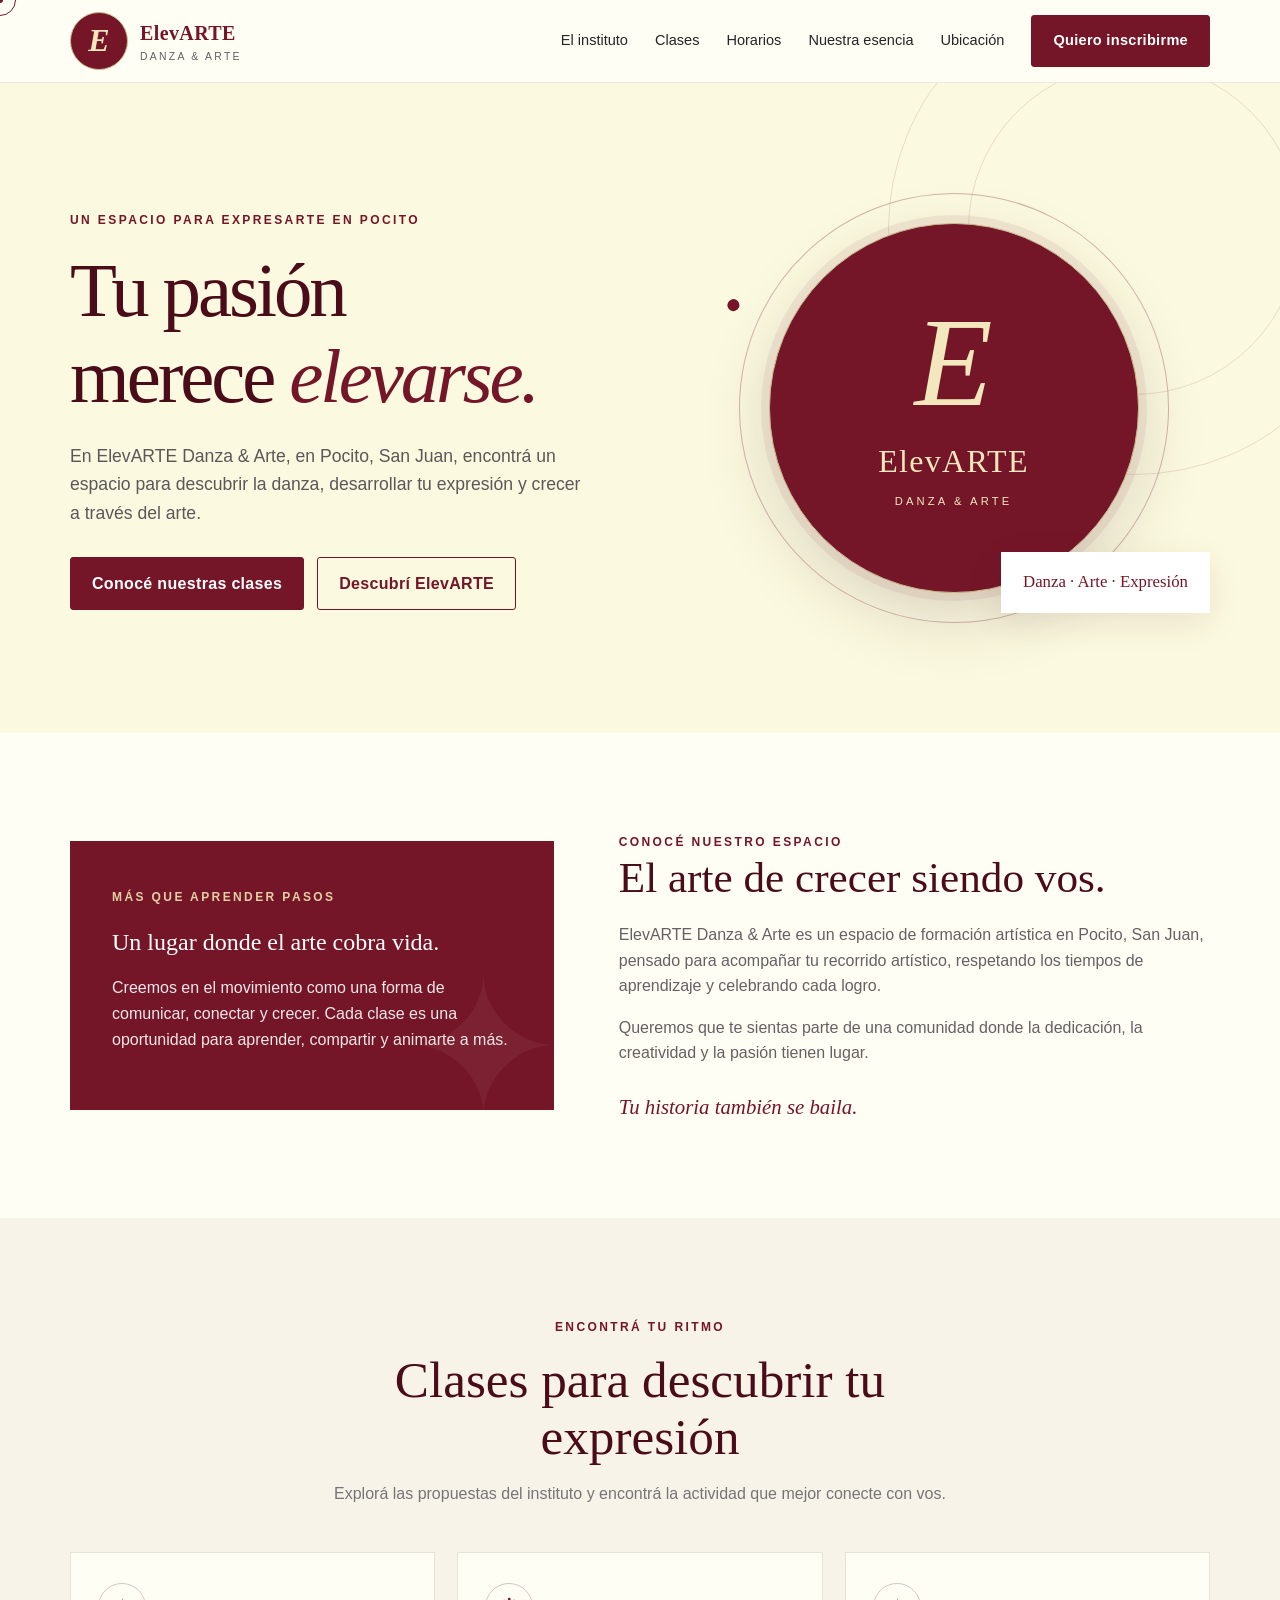
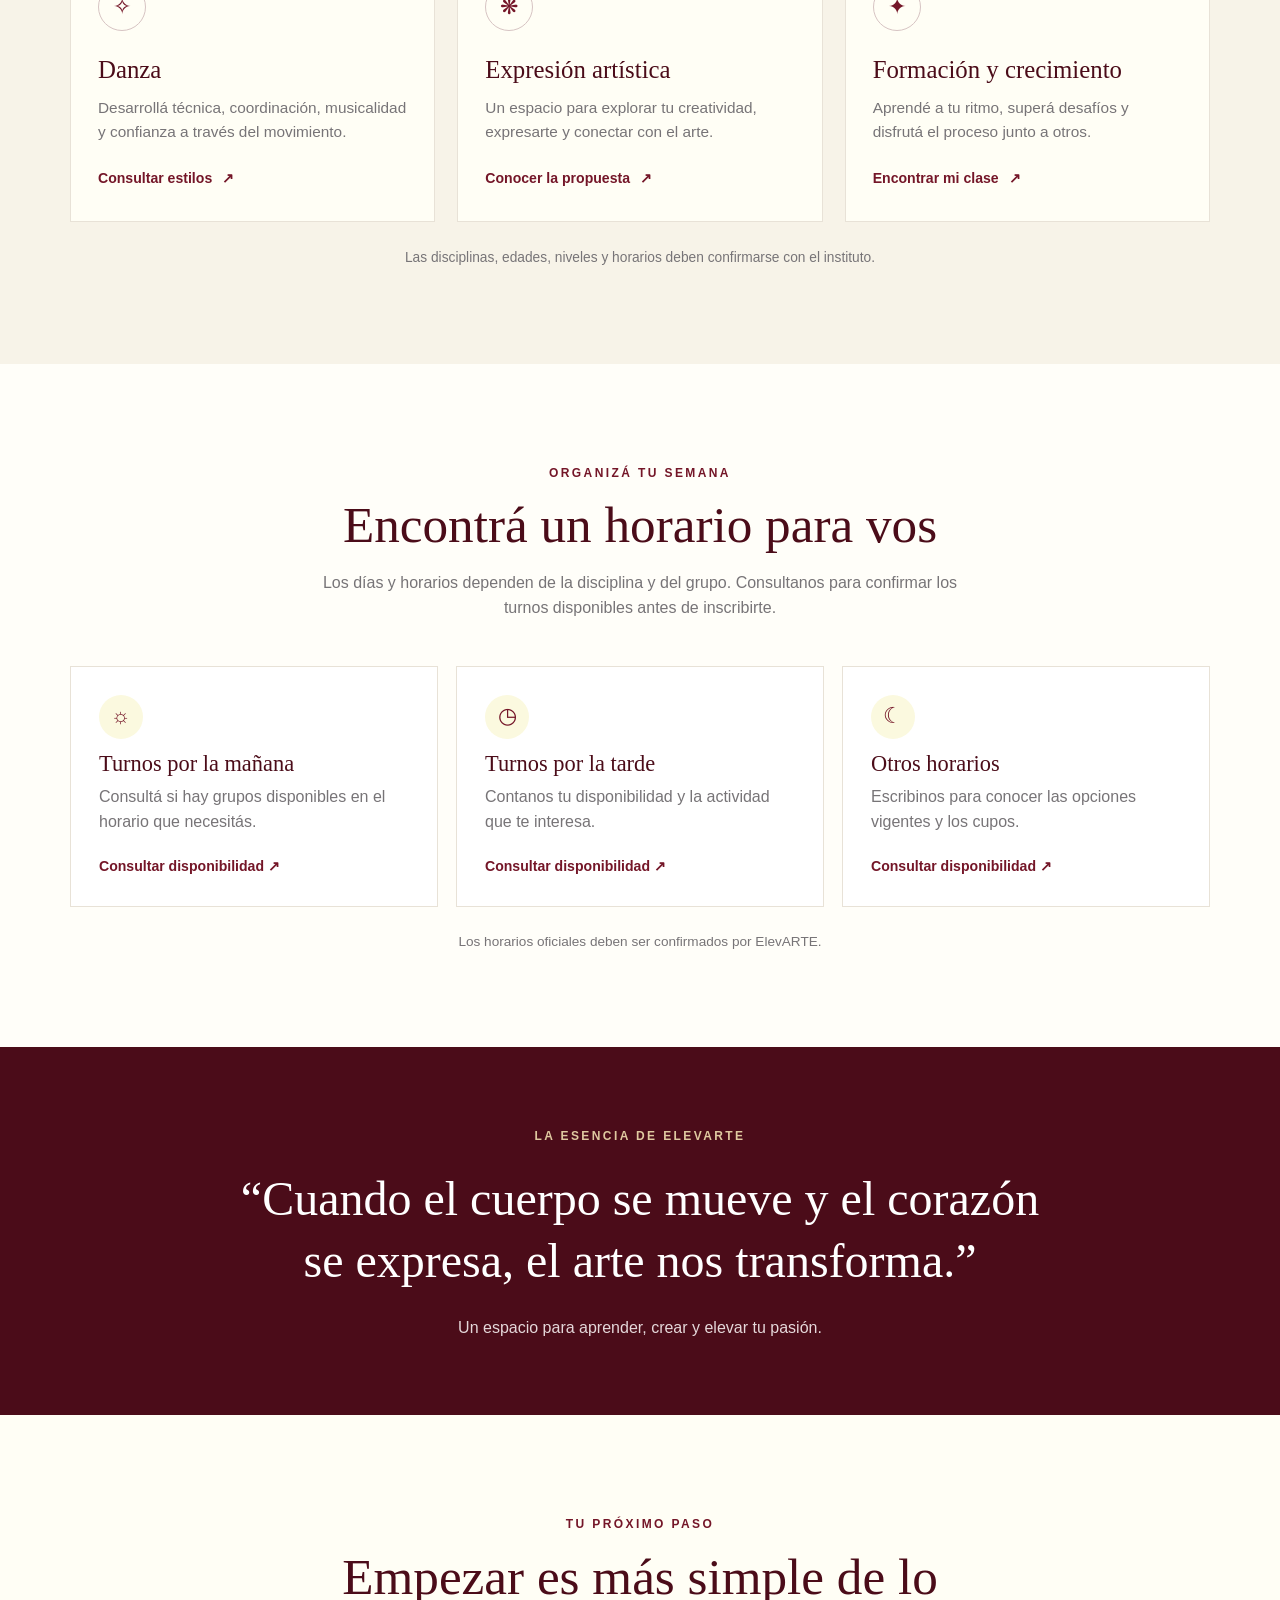
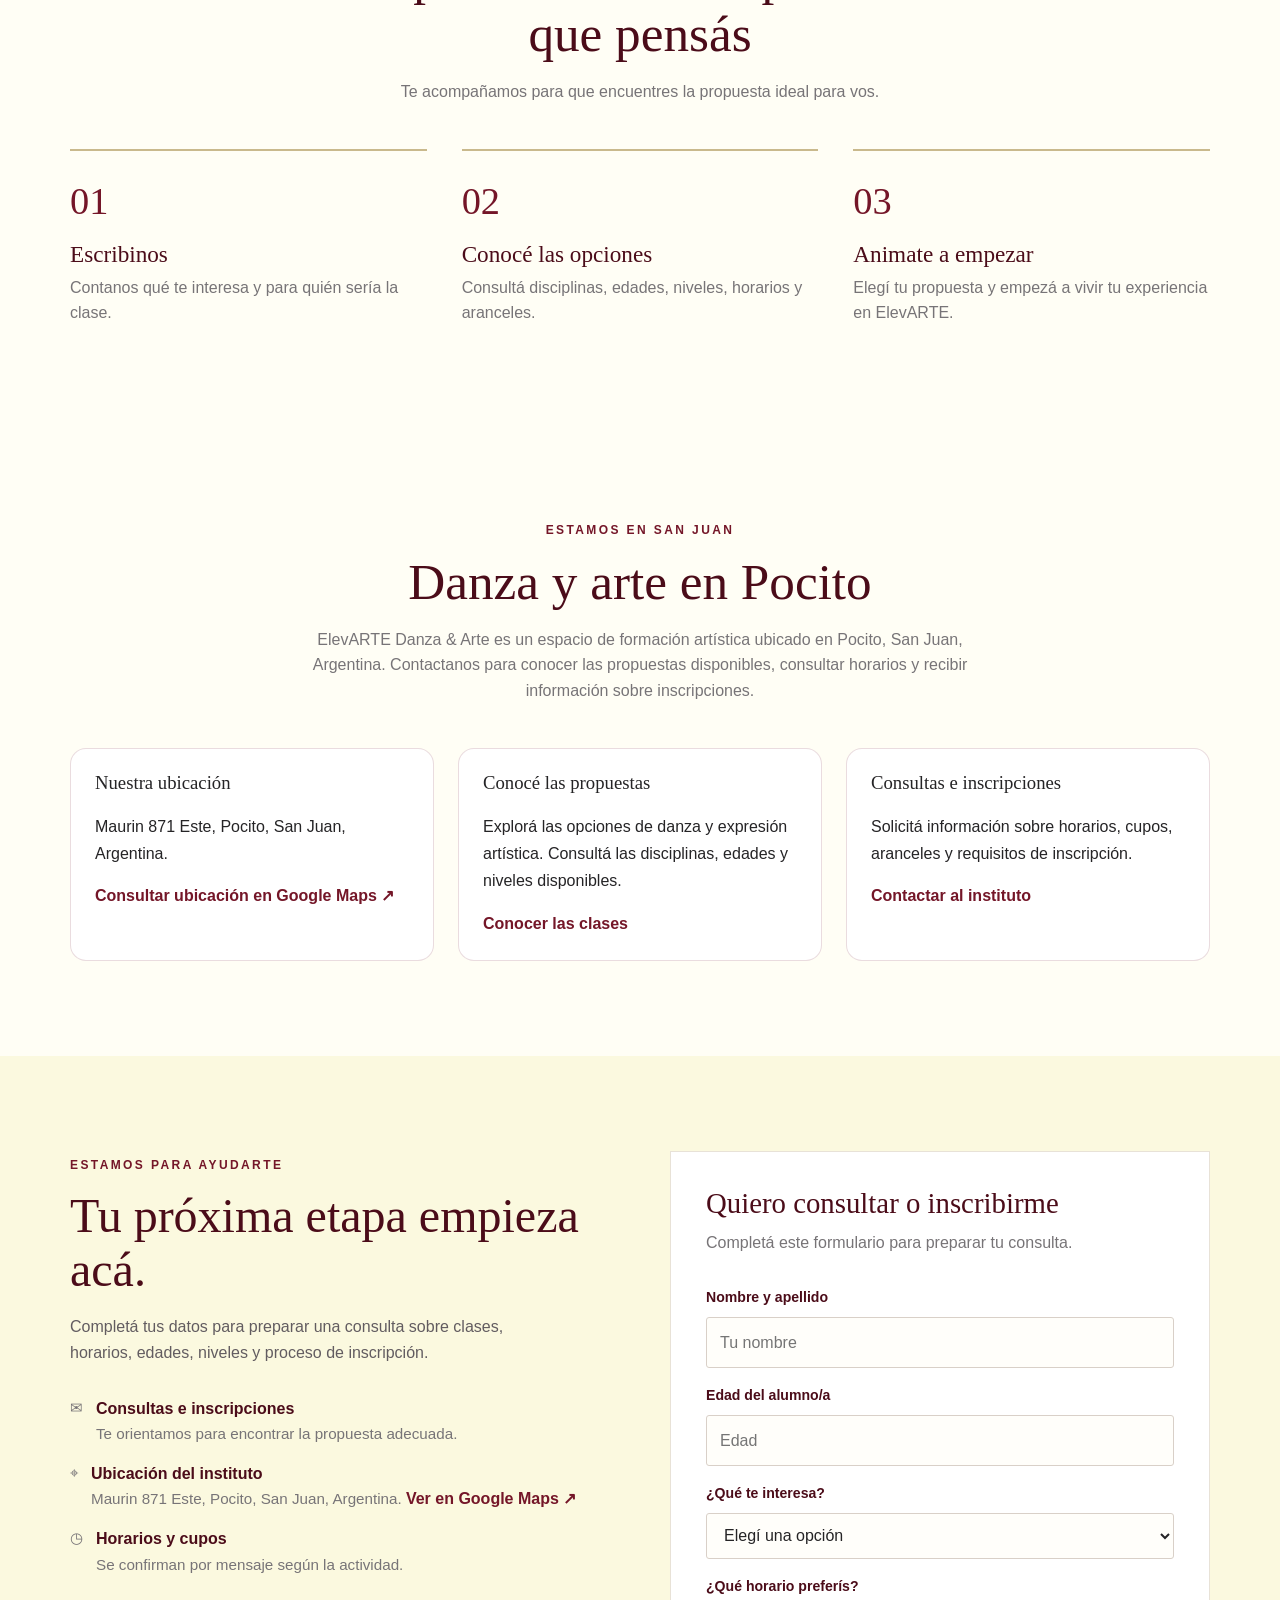
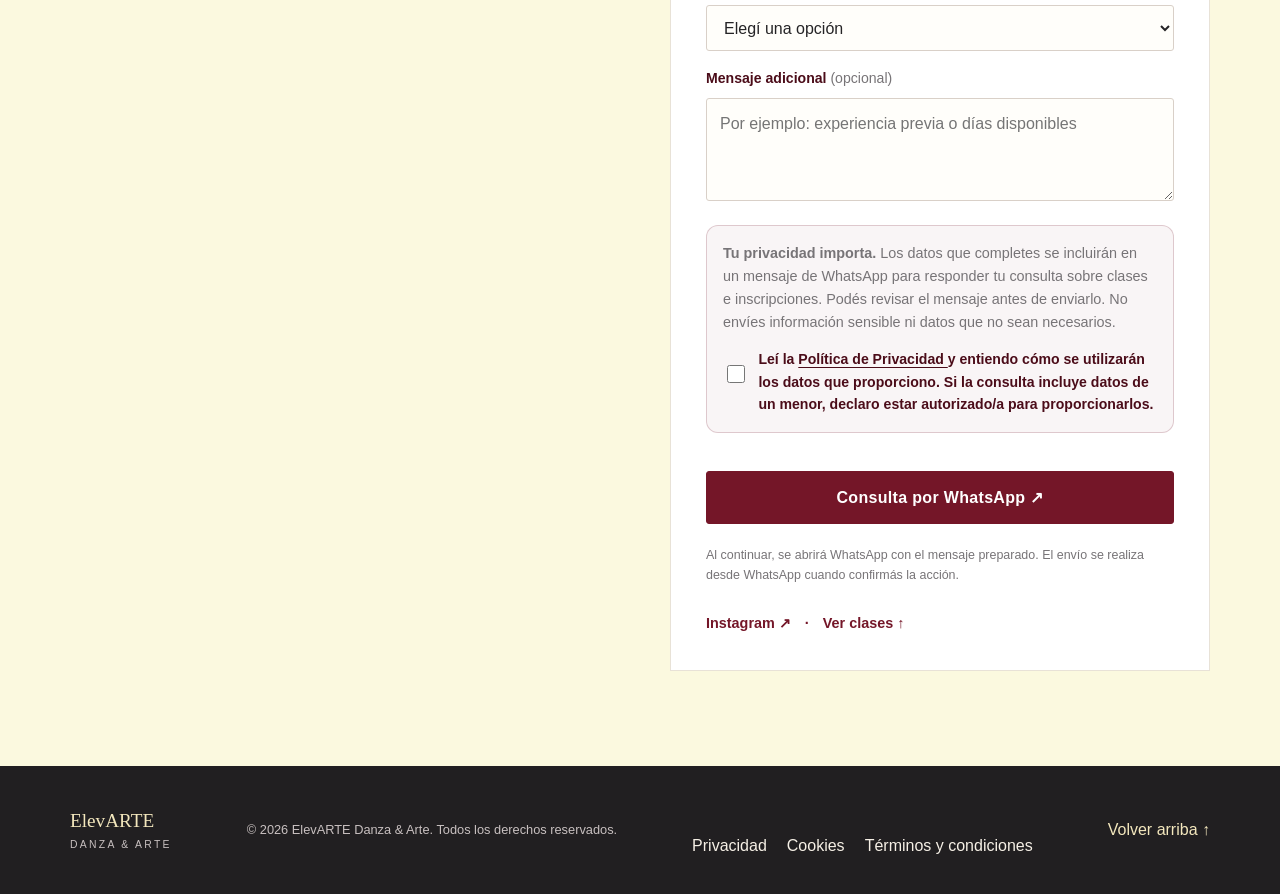
==== commit d1ce064a: "primeros cambios" ====
--- a/index.html
+++ b/index.html
@@ -1,65 +1,115 @@
 <!doctype html>
-<html lang="es">
+<html lang="es-AR">
   <head>
     <meta charset="UTF-8" />
     <meta name="viewport" content="width=device-width, initial-scale=1" />
     <meta name="theme-color" content="#741628" />
-
-    <title>ElevARTE Danza & Arte | Clases y formación artística</title>
+    <meta name="color-scheme" content="light" />
+
+    <title>ElevARTE Danza &amp; Arte | Clases en Pocito, San Juan</title>
 
     <meta
       name="description"
-      content="Conocé ElevARTE Danza & Arte. Descubrí nuestras propuestas artísticas, consultá horarios y recibí información sobre clases e inscripciones."
+      content="Conocé ElevARTE Danza &amp; Arte en Pocito, San Juan. Descubrí nuestras propuestas de danza y formación artística. Consultá horarios e inscripciones."
     />
-
-    <!-- SEO -->
+    <meta name="author" content="ElevARTE Danza &amp; Arte" />
     <meta name="robots" content="index, follow, max-image-preview:large" />
-    <meta name="author" content="ElevARTE Danza & Arte" />
-    <meta name="language" content="es" />
-    <link rel="canonical" href="https://TU-DOMINIO.com/" />
-
-    <!-- Open Graph: WhatsApp, Facebook y otras plataformas -->
+    <meta name="referrer" content="strict-origin-when-cross-origin" />
+
+    <link rel="canonical" href="https://elevarte-web-two.vercel.app/" />
+
+    <!-- Open Graph -->
     <meta property="og:type" content="website" />
     <meta property="og:locale" content="es_AR" />
-    <meta property="og:site_name" content="ElevARTE Danza & Arte" />
+    <meta property="og:site_name" content="ElevARTE Danza &amp; Arte" />
     <meta
       property="og:title"
-      content="ElevARTE Danza & Arte | Descubrí tu expresión"
+      content="ElevARTE Danza &amp; Arte | Tu pasión merece elevarse"
     />
     <meta
       property="og:description"
-      content="Explorá las propuestas artísticas de ElevARTE y consultá por clases, horarios e inscripciones."
+      content="Descubrí las propuestas de danza y formación artística de ElevARTE en Pocito, San Juan. Consultá por clases e inscripciones."
     />
-    <meta property="og:url" content="https://TU-DOMINIO.com/" />
-    <!-- Agregá una imagen real de la marca cuando esté disponible -->
-    <!-- <meta property="og:image" content="https://TU-DOMINIO.com/images/elevArte-social.jpg"> -->
+    <meta property="og:url" content="https://elevarte-web-two.vercel.app/" />
+
+    <!-- Activar cuando exista una imagen real publicada -->
+    <!--
+    <meta
+      property="og:image"
+      content="https://elevarte-web-two.vercel.app/images/elevArte-social.jpg"
+    />
+    <meta
+      property="og:image:alt"
+      content="ElevARTE Danza & Arte, Pocito, San Juan"
+    />
+    -->
 
     <!-- Twitter / X -->
     <meta name="twitter:card" content="summary_large_image" />
-    <meta name="twitter:title" content="ElevARTE Danza & Arte" />
+    <meta
+      name="twitter:title"
+      content="ElevARTE Danza &amp; Arte | Pocito, San Juan"
+    />
     <meta
       name="twitter:description"
       content="Un espacio para aprender, crear y expresar tu pasión por el arte."
     />
 
-    <!-- Rendimiento -->
-    <meta name="color-scheme" content="light" />
-
-    <link rel="stylesheet" href="style.css" />
-
-    <!-- Datos estructurados para buscadores y motores de respuesta -->
+    <!-- SEO local y GEO: organización, sitio y página -->
     <script type="application/ld+json">
       {
         "@context": "https://schema.org",
-        "@type": "EducationalOrganization",
-        "@id": "https://TU-DOMINIO.com/#organization",
-        "name": "ElevARTE Danza & Arte",
-        "url": "https://TU-DOMINIO.com/",
-        "description": "Espacio de formación artística con propuestas relacionadas con la danza y la expresión artística.",
-        "inLanguage": "es-AR",
-        "sameAs": ["https://www.instagram.com/TU_USUARIO/"]
+        "@graph": [
+          {
+            "@type": ["EducationalOrganization", "LocalBusiness"],
+            "@id": "https://elevarte-web-two.vercel.app/#organization",
+            "name": "ElevARTE Danza & Arte",
+            "url": "https://elevarte-web-two.vercel.app/",
+            "description": "Espacio de formación artística en Pocito, San Juan, Argentina. Consultá las propuestas de danza y expresión artística, los horarios disponibles y las inscripciones.",
+            "address": {
+              "@type": "PostalAddress",
+              "streetAddress": "Maurin 871 Este",
+              "addressLocality": "Pocito",
+              "addressRegion": "San Juan",
+              "addressCountry": "AR"
+            },
+            "sameAs": ["https://www.instagram.com/elevarte.danzayarte/"],
+            "knowsAbout": [
+              "Danza",
+              "Expresión artística",
+              "Formación artística",
+              "Movimiento y expresión corporal"
+            ]
+          },
+          {
+            "@type": "WebSite",
+            "@id": "https://elevarte-web-two.vercel.app/#website",
+            "url": "https://elevarte-web-two.vercel.app/",
+            "name": "ElevARTE Danza & Arte",
+            "inLanguage": "es-AR",
+            "publisher": {
+              "@id": "https://elevarte-web-two.vercel.app/#organization"
+            }
+          },
+          {
+            "@type": "WebPage",
+            "@id": "https://elevarte-web-two.vercel.app/#webpage",
+            "url": "https://elevarte-web-two.vercel.app/",
+            "name": "ElevARTE Danza & Arte | Clases en Pocito, San Juan",
+            "description": "Información sobre las propuestas de danza y formación artística de ElevARTE en Pocito, San Juan.",
+            "inLanguage": "es-AR",
+            "isPartOf": {
+              "@id": "https://elevarte-web-two.vercel.app/#website"
+            },
+            "about": {
+              "@id": "https://elevarte-web-two.vercel.app/#organization"
+            }
+          }
+        ]
       }
     </script>
+
+    <!-- Una sola carga de cada recurso -->
     <link rel="stylesheet" href="style.css" />
     <script src="script.js" defer></script>
   </head>
@@ -90,6 +140,7 @@
           <a href="#clases">Clases</a>
           <a href="#horarios">Horarios</a>
           <a href="#experiencia">Nuestra esencia</a>
+          <a href="#ubicacion">Ubicación</a>
           <a href="#contacto" class="nav-cta">Quiero inscribirme</a>
         </nav>
       </div>
@@ -100,7 +151,7 @@
       <section class="hero" id="inicio">
         <div class="container hero-grid">
           <div class="hero-copy">
-            <span class="eyebrow">Un espacio para expresarte</span>
+            <span class="eyebrow">Un espacio para expresarte en Pocito</span>
 
             <h1>
               Tu pasión<br />
@@ -108,14 +159,16 @@
             </h1>
 
             <p>
-              En ElevARTE, la danza y el arte se encuentran para que descubras
-              tu potencial, desarrolles tu expresión y disfrutes cada paso del
-              camino.
+              En ElevARTE Danza &amp; Arte, en Pocito, San Juan, encontrá un
+              espacio para descubrir la danza, desarrollar tu expresión y crecer
+              a través del arte.
             </p>
 
             <div class="hero-actions">
               <a class="btn" href="#clases">Conocé nuestras clases</a>
-              <a class="btn btn-outline" href="#nosotros">Descubrí ElevARTE</a>
+              <a class="btn btn-outline" href="#nosotros">
+                Descubrí ElevARTE
+              </a>
             </div>
           </div>
 
@@ -138,8 +191,7 @@
         <div class="container intro-grid">
           <div class="intro-panel">
             <span class="eyebrow">Más que aprender pasos</span>
-
-            <h3>Un lugar donde el arte cobra vida.</h3>
+            <h2>Un lugar donde el arte cobra vida.</h2>
 
             <p>
               Creemos en el movimiento como una forma de comunicar, conectar y
@@ -150,13 +202,12 @@
 
           <div class="intro-copy">
             <span class="eyebrow">Conocé nuestro espacio</span>
-
             <h2>El arte de crecer siendo vos.</h2>
 
             <p>
-              ElevARTE Danza &amp; Arte es un espacio pensado para acompañar tu
-              recorrido artístico, respetando los tiempos de aprendizaje y
-              celebrando cada logro.
+              ElevARTE Danza &amp; Arte es un espacio de formación artística en
+              Pocito, San Juan, pensado para acompañar tu recorrido artístico,
+              respetando los tiempos de aprendizaje y celebrando cada logro.
             </p>
 
             <p>
@@ -174,7 +225,6 @@
         <div class="container">
           <div class="section-head">
             <span class="eyebrow">Encontrá tu ritmo</span>
-
             <h2>Clases para descubrir tu expresión</h2>
 
             <p>
@@ -185,7 +235,7 @@
 
           <div class="cards">
             <article class="class-card">
-              <div class="class-icon">✧</div>
+              <div class="class-icon" aria-hidden="true">✧</div>
               <h3>Danza</h3>
 
               <p>
@@ -194,12 +244,12 @@
               </p>
 
               <a class="learn" href="#contacto">
-                Consultar estilos <span>↗</span>
+                Consultar estilos <span aria-hidden="true">↗</span>
               </a>
             </article>
 
             <article class="class-card">
-              <div class="class-icon">❋</div>
+              <div class="class-icon" aria-hidden="true">❋</div>
               <h3>Expresión artística</h3>
 
               <p>
@@ -208,12 +258,12 @@
               </p>
 
               <a class="learn" href="#contacto">
-                Conocer la propuesta <span>↗</span>
+                Conocer la propuesta <span aria-hidden="true">↗</span>
               </a>
             </article>
 
             <article class="class-card">
-              <div class="class-icon">✦</div>
+              <div class="class-icon" aria-hidden="true">✦</div>
               <h3>Formación y crecimiento</h3>
 
               <p>
@@ -222,7 +272,7 @@
               </p>
 
               <a class="learn" href="#contacto">
-                Encontrar mi clase <span>↗</span>
+                Encontrar mi clase <span aria-hidden="true">↗</span>
               </a>
             </article>
           </div>
@@ -239,7 +289,6 @@
         <div class="container">
           <div class="section-head">
             <span class="eyebrow">Organizá tu semana</span>
-
             <h2>Encontrá un horario para vos</h2>
 
             <p>
@@ -251,7 +300,7 @@
 
           <div class="schedule-grid">
             <article class="schedule-card">
-              <span class="schedule-icon">☼</span>
+              <span class="schedule-icon" aria-hidden="true">☼</span>
 
               <div>
                 <h3>Turnos por la mañana</h3>
@@ -265,7 +314,7 @@
             </article>
 
             <article class="schedule-card">
-              <span class="schedule-icon">◷</span>
+              <span class="schedule-icon" aria-hidden="true">◷</span>
 
               <div>
                 <h3>Turnos por la tarde</h3>
@@ -278,7 +327,7 @@
             </article>
 
             <article class="schedule-card">
-              <span class="schedule-icon">☾</span>
+              <span class="schedule-icon" aria-hidden="true">☾</span>
 
               <div>
                 <h3>Otros horarios</h3>
@@ -297,7 +346,7 @@
         </div>
       </section>
 
-      <!-- FRASE DESTACADA -->
+      <!-- ESENCIA -->
       <section class="quote" id="experiencia">
         <div class="container">
           <span class="eyebrow">La esencia de ElevARTE</span>
@@ -312,11 +361,10 @@
       </section>
 
       <!-- PROCESO DE INSCRIPCIÓN -->
-      <section class="section">
+      <section class="section" id="inscripcion">
         <div class="container">
           <div class="section-head">
             <span class="eyebrow">Tu próximo paso</span>
-
             <h2>Empezar es más simple de lo que pensás</h2>
 
             <p>
@@ -350,23 +398,73 @@
         </div>
       </section>
 
+      <!-- UBICACIÓN LOCAL: SEO Y GEO -->
+      <section class="section local-info" id="ubicacion">
+        <div class="container">
+          <div class="section-head">
+            <span class="eyebrow">Estamos en San Juan</span>
+            <h2>Danza y arte en Pocito</h2>
+
+            <p>
+              ElevARTE Danza &amp; Arte es un espacio de formación artística
+              ubicado en Pocito, San Juan, Argentina. Contactanos para conocer
+              las propuestas disponibles, consultar horarios y recibir
+              información sobre inscripciones.
+            </p>
+          </div>
+
+          <div class="local-info-content">
+            <article>
+              <h3>Nuestra ubicación</h3>
+              <p>Maurin 871 Este, Pocito, San Juan, Argentina.</p>
+
+              <a
+                href="https://www.google.com/maps/search/?api=1&amp;query=Maurin%20871%20Este%2C%20Pocito%2C%20San%20Juan%2C%20Argentina"
+                target="_blank"
+                rel="noopener noreferrer"
+              >
+                Consultar ubicación en Google Maps ↗
+              </a>
+            </article>
+
+            <article>
+              <h3>Conocé las propuestas</h3>
+              <p>
+                Explorá las opciones de danza y expresión artística. Consultá
+                las disciplinas, edades y niveles disponibles.
+              </p>
+
+              <a href="#clases">Conocer las clases</a>
+            </article>
+
+            <article>
+              <h3>Consultas e inscripciones</h3>
+              <p>
+                Solicitá información sobre horarios, cupos, aranceles y
+                requisitos de inscripción.
+              </p>
+
+              <a href="#contacto">Contactar al instituto</a>
+            </article>
+          </div>
+        </div>
+      </section>
+
       <!-- CONTACTO -->
       <section class="section contact" id="contacto">
         <div class="container contact-grid">
           <div class="contact-copy">
             <span class="eyebrow">Estamos para ayudarte</span>
-
             <h2>Tu próxima etapa empieza acá.</h2>
 
             <p>
-              Completá tus datos y prepararemos un mensaje de WhatsApp para
-              consultar por clases, horarios, edades, niveles y proceso de
-              inscripción.
+              Completá tus datos para preparar una consulta sobre clases,
+              horarios, edades, niveles y proceso de inscripción.
             </p>
 
             <div class="contact-details">
               <div class="detail">
-                <span>✉</span>
+                <span aria-hidden="true">✉</span>
                 <div>
                   <strong>Consultas e inscripciones</strong>
                   <span>
@@ -376,15 +474,22 @@
               </div>
 
               <div class="detail">
-                <span>⌖</span>
+                <span aria-hidden="true">⌖</span>
                 <div>
                   <strong>Ubicación del instituto</strong>
-                  <span> Consultá la dirección al equipo de ElevARTE. </span>
+                  <span> Maurin 871 Este, Pocito, San Juan, Argentina. </span>
+                  <a
+                    href="https://www.google.com/maps/search/?api=1&amp;query=Maurin%20871%20Este%2C%20Pocito%2C%20San%20Juan%2C%20Argentina"
+                    target="_blank"
+                    rel="noopener noreferrer"
+                  >
+                    Ver en Google Maps ↗
+                  </a>
                 </div>
               </div>
 
               <div class="detail">
-                <span>◷</span>
+                <span aria-hidden="true">◷</span>
                 <div>
                   <strong>Horarios y cupos</strong>
                   <span> Se confirman por mensaje según la actividad. </span>
@@ -396,10 +501,7 @@
           <div class="contact-card">
             <h3>Quiero consultar o inscribirme</h3>
 
-            <p>
-              Completá este formulario. Se abrirá WhatsApp con tu consulta lista
-              para enviar.
-            </p>
+            <p>Completá este formulario para preparar tu consulta.</p>
 
             <form id="enrollmentForm">
               <label for="nombre">Nombre y apellido</label>
@@ -457,34 +559,62 @@
                 placeholder="Por ejemplo: experiencia previa o días disponibles"
               ></textarea>
 
+              <div class="privacy-notice">
+                <p>
+                  <strong>Tu privacidad importa.</strong>
+                  Los datos que completes se incluirán en un mensaje de WhatsApp
+                  para responder tu consulta sobre clases e inscripciones. Podés
+                  revisar el mensaje antes de enviarlo. No envíes información
+                  sensible ni datos que no sean necesarios.
+                </p>
+
+                <label class="privacy-consent" for="privacyConsent">
+                  <input
+                    id="privacyConsent"
+                    name="privacyConsent"
+                    type="checkbox"
+                    required
+                  />
+                  <span>
+                    Leí la
+                    <a
+                      href="privacidad.html"
+                      target="_blank"
+                      rel="noopener noreferrer"
+                    >
+                      Política de Privacidad
+                    </a>
+                    y entiendo cómo se utilizarán los datos que proporciono. Si
+                    la consulta incluye datos de un menor, declaro estar
+                    autorizado/a para proporcionarlos.
+                  </span>
+                </label>
+              </div>
+
               <button class="btn form-submit" type="submit">
-                Preparar consulta por WhatsApp ↗
+                Consulta por WhatsApp ↗
               </button>
 
               <p class="note">
-                WhatsApp se abrirá en otra pestaña. Revisá el mensaje y envialo
-                para completar la consulta.
+                Al continuar, se abrirá WhatsApp con el mensaje preparado. El
+                envío se realiza desde WhatsApp cuando confirmás la acción.
               </p>
             </form>
 
             <div class="social-row">
               <a
                 id="instagramLink"
-                href="https://instagram.com/"
+                href="https://www.instagram.com/elevarte.danzayarte/"
                 target="_blank"
                 rel="noopener noreferrer"
-                >Instagram ↗</a
+                aria-label="Seguir a ElevARTE Danza y Arte en Instagram"
               >
-
-              <span>·</span>
-
+                Instagram ↗
+              </a>
+
+              <span aria-hidden="true">·</span>
               <a href="#clases">Ver clases ↑</a>
             </div>
-
-            <p class="note">
-              Antes de publicar, configurá el número de WhatsApp y el enlace de
-              Instagram en script.js.
-            </p>
           </div>
         </div>
       </section>
@@ -502,6 +632,12 @@
           derechos reservados.
         </p>
 
+        <nav class="legal-links" aria-label="Información legal">
+          <a href="privacidad.html">Privacidad</a>
+          <a href="cookies.html">Cookies</a>
+          <a href="terminos.html">Términos y condiciones</a>
+        </nav>
+
         <a class="backtop" href="#inicio">Volver arriba ↑</a>
       </div>
     </footer>
--- a/style.css
+++ b/style.css
@@ -1168,4 +1168,117 @@
   .cursor-ring {
     display: none;
   }
-}+}
+
+
+/* SEO local / GEO: sección de ubicación */
+.local-info-content {
+  display: grid;
+  grid-template-columns: repeat(3, minmax(0, 1fr));
+  gap: 1.5rem;
+  margin-top: 2rem;
+}
+
+.local-info-content article {
+  padding: 1.5rem;
+  border: 1px solid rgba(116, 22, 40, 0.15);
+  border-radius: 1rem;
+  background: #fff;
+}
+
+.local-info-content h3 {
+  margin-top: 0;
+}
+
+.local-info-content p {
+  line-height: 1.7;
+}
+
+.local-info-content a,
+.contact-details .detail a {
+  color: #741628;
+  font-weight: 600;
+  text-underline-offset: 4px;
+}
+
+.local-info-content a:focus-visible,
+.contact-details .detail a:focus-visible {
+  outline: 2px solid #741628;
+  outline-offset: 4px;
+}
+
+@media (max-width: 768px) {
+  .local-info-content {
+    grid-template-columns: 1fr;
+  }
+}
+ 
+
+.privacy-notice {
+  margin: 1rem 0;
+  padding: 1rem;
+  border: 1px solid rgba(116, 22, 40, 0.2);
+  border-radius: 12px;
+  background: rgba(116, 22, 40, 0.04);
+  font-size: 0.9rem;
+  line-height: 1.6;
+}
+
+.privacy-notice p {
+  margin: 0 0 0.9rem;
+}
+
+.privacy-consent {
+  display: flex;
+  align-items: flex-start;
+  gap: 0.65rem;
+  cursor: pointer;
+}
+
+.privacy-consent input {
+  flex: 0 0 auto;
+  width: 18px;
+  height: 18px;
+  margin-top: 0.2rem;
+  accent-color: #741628;
+}
+
+.privacy-consent a {
+  text-decoration: underline;
+  text-underline-offset: 3px;
+}
+
+.privacy-consent a:focus-visible,
+.privacy-consent input:focus-visible {
+  outline: 2px solid #741628;
+  outline-offset: 3px;
+}
+
+
+.legal-content {
+  max-width: 850px;
+  margin-inline: auto;
+}
+
+.legal-content h1 {
+  margin-block: 1.5rem 1rem;
+}
+
+.legal-content h2 {
+  margin-block: 2rem 0.65rem;
+}
+
+.legal-content p {
+  line-height: 1.75;
+}
+
+.legal-links {
+  display: flex;
+  flex-wrap: wrap;
+  gap: 0.75rem 1.25rem;
+  margin-top: 2rem;
+}
+
+.legal-links a {
+  text-underline-offset: 4px;
+}
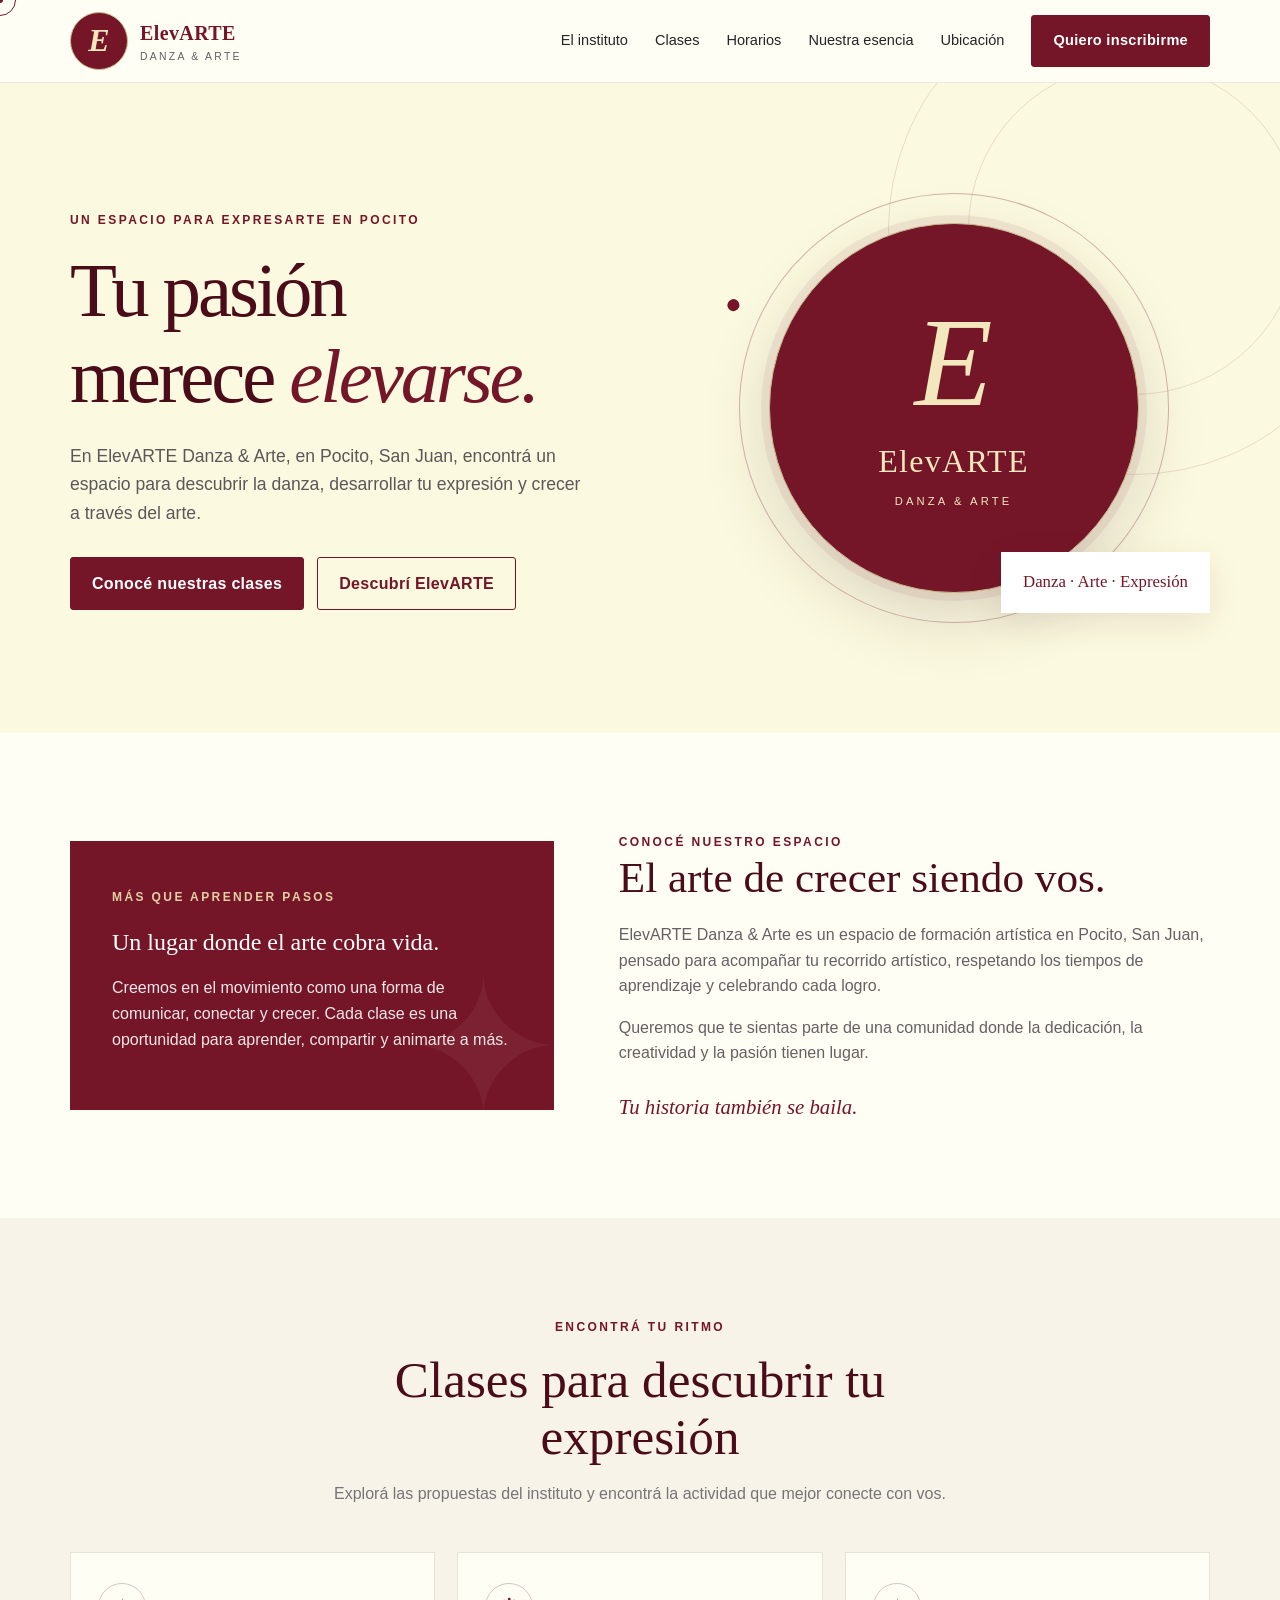
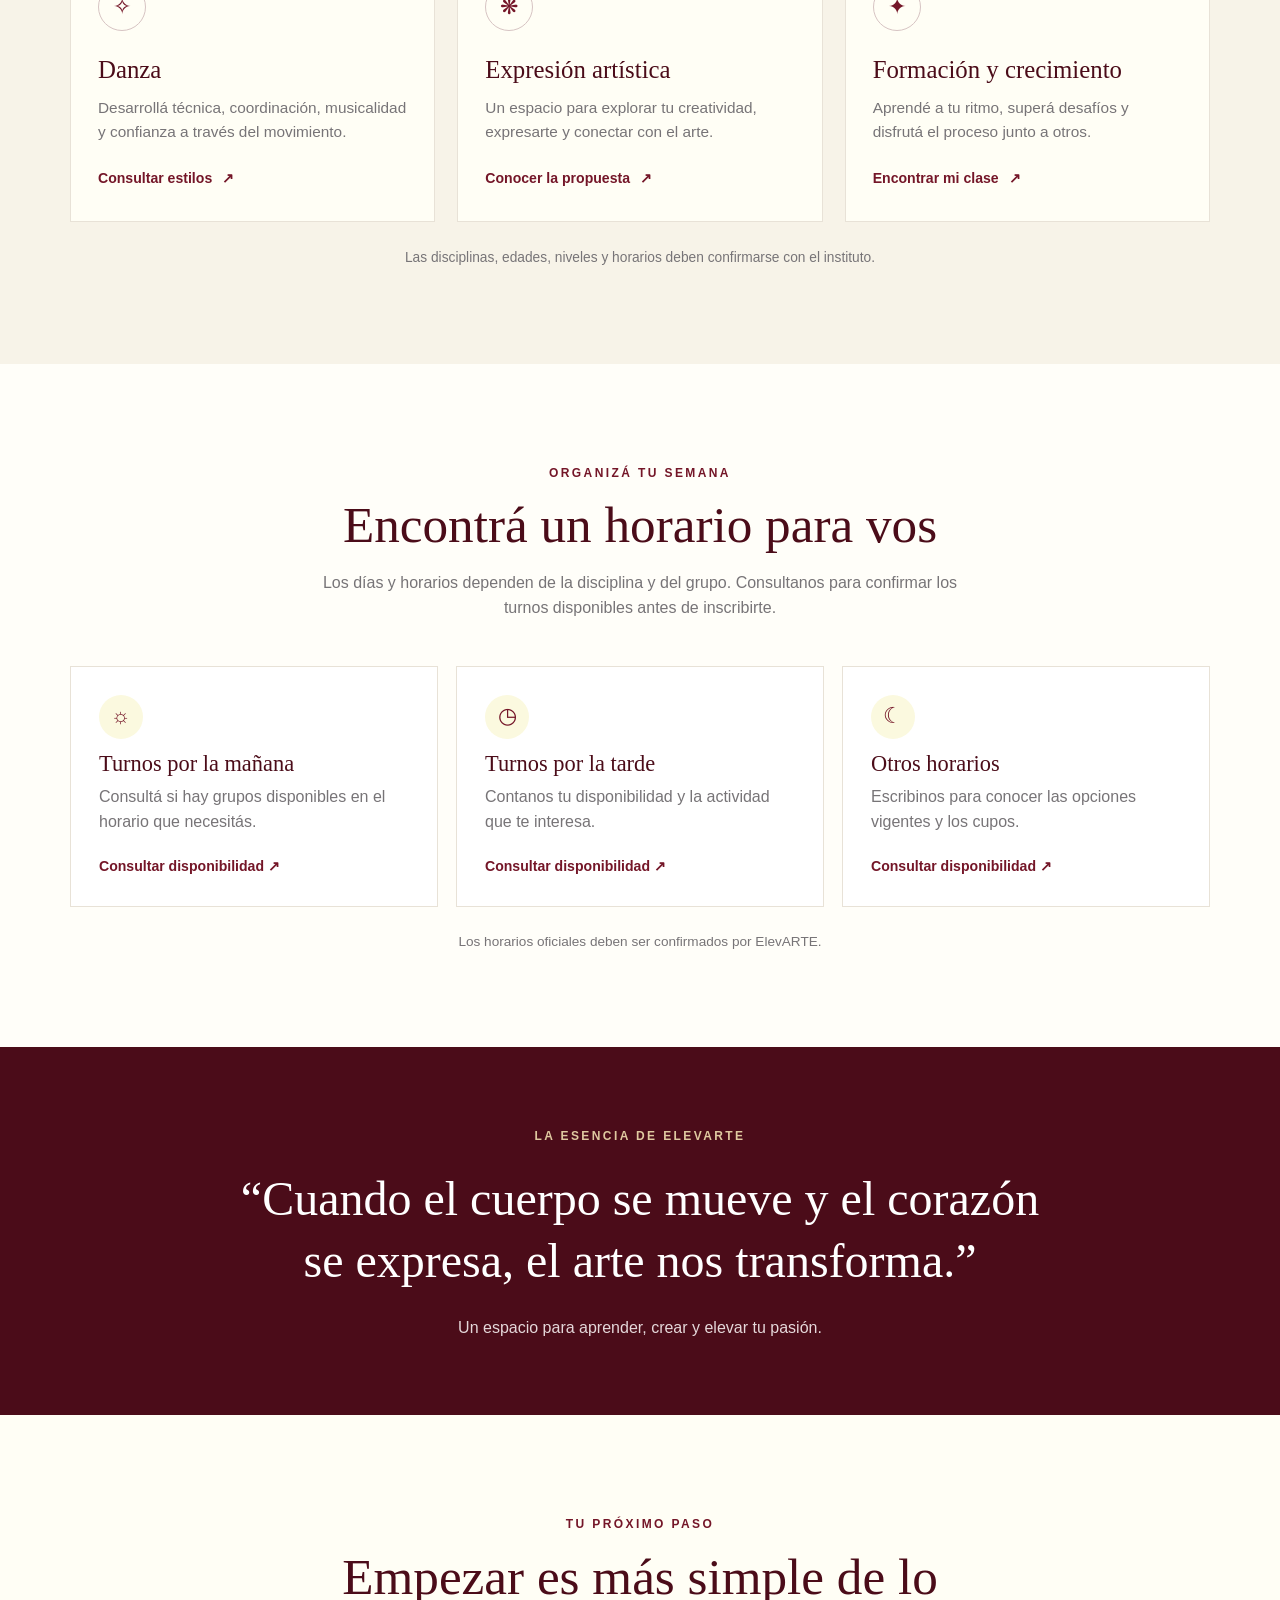
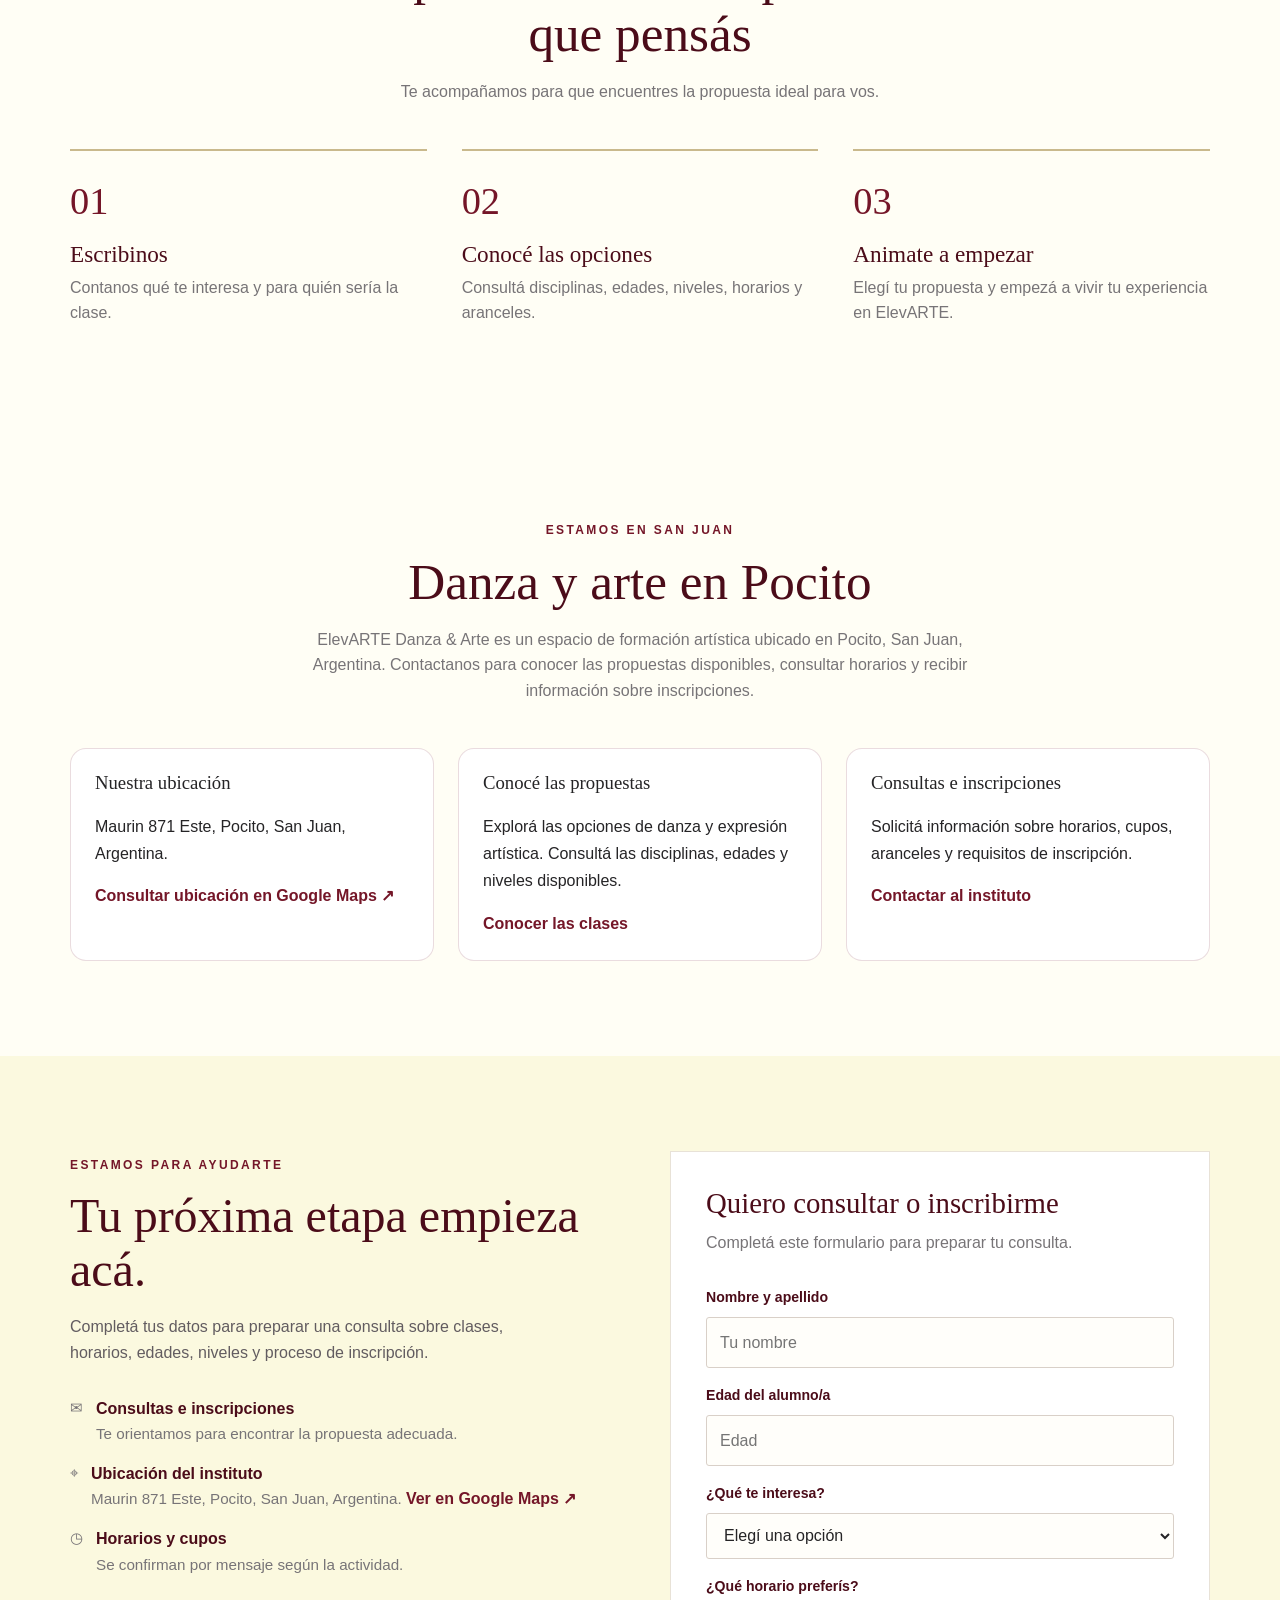
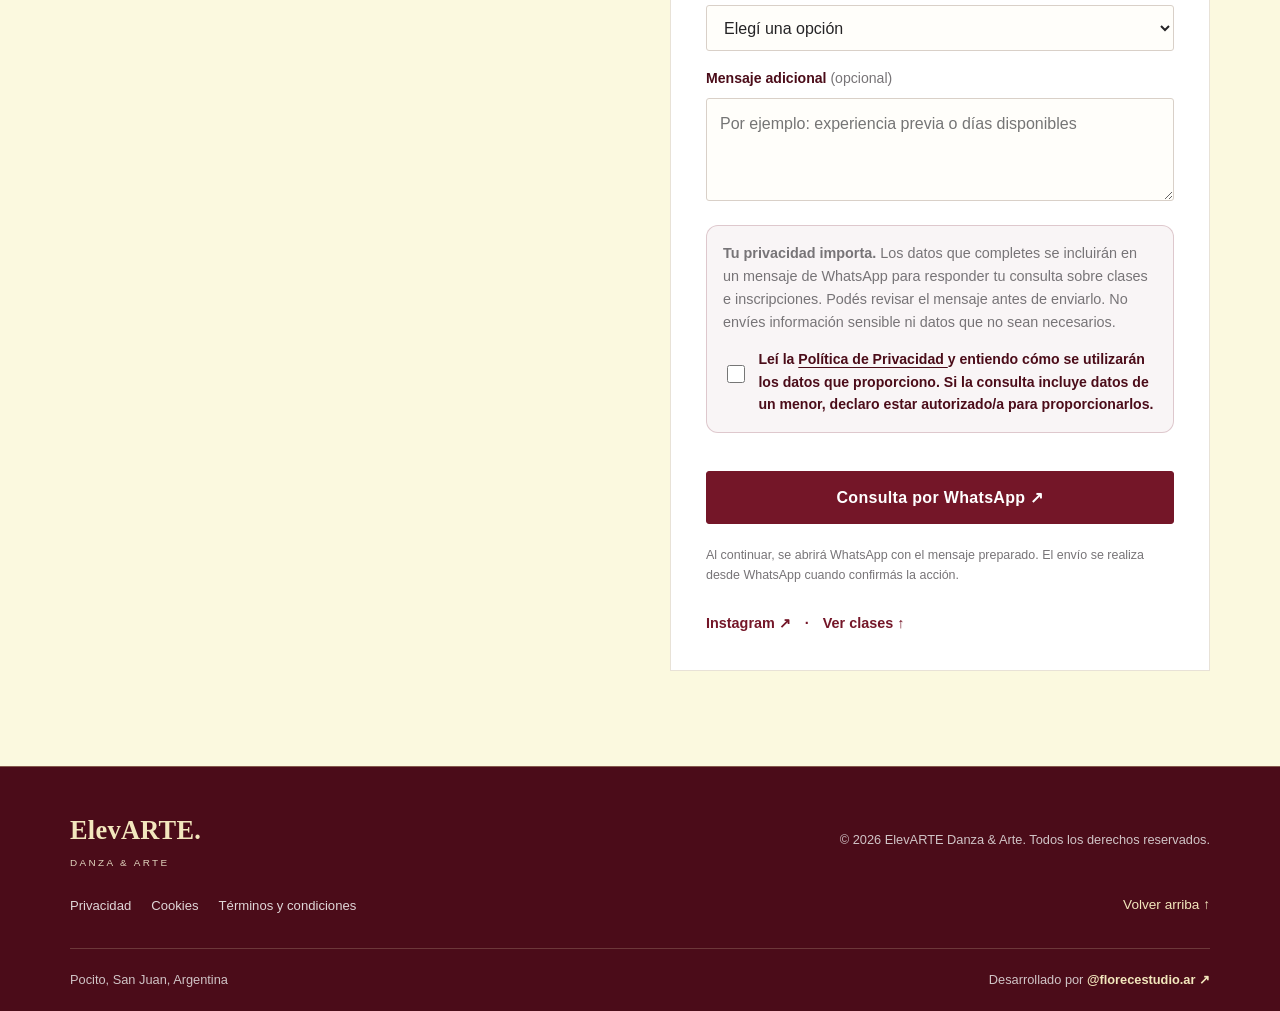
==== commit 602c0fc3: "primeros cambios" ====
--- a/index.html
+++ b/index.html
@@ -620,14 +620,16 @@
       </section>
     </main>
 
-    <footer>
+    <footer class="site-footer">
       <div class="container footer-inner">
-        <div class="footer-brand">
-          ElevARTE
+        <a class="footer-brand" href="#inicio" aria-label="ElevARTE, inicio">
+          <span class="footer-brand-name">
+            ElevARTE<span class="footer-brand-dot">.</span>
+          </span>
           <small>DANZA &amp; ARTE</small>
-        </div>
-
-        <p>
+        </a>
+
+        <p class="footer-copyright">
           © <span id="year"></span> ElevARTE Danza &amp; Arte. Todos los
           derechos reservados.
         </p>
@@ -638,7 +640,24 @@
           <a href="terminos.html">Términos y condiciones</a>
         </nav>
 
-        <a class="backtop" href="#inicio">Volver arriba ↑</a>
+        <a class="backtop" href="#inicio">
+          Volver arriba <span aria-hidden="true">↑</span>
+        </a>
+
+        <div class="footer-bottom">
+          <p class="footer-location">Pocito, San Juan, Argentina</p>
+
+          <p class="footer-credit">
+            Desarrollado por
+            <a
+              href="https://www.instagram.com/florecestudio.ar?utm_source=ig_web_button_share_sheet&rpxt=ZDNlZDc0MzIxNw=="
+              target="_blank"
+              rel="noopener noreferrer"
+              aria-label="Visitar Instagram de Florece Studio"
+              >@florecestudio.ar <span aria-hidden="true">↗</span></a
+            >
+          </p>
+        </div>
       </div>
     </footer>
   </body>
--- a/style.css
+++ b/style.css
@@ -727,40 +727,167 @@
   text-decoration: underline;
 }
 
-/* PIE DE PÁGINA */
+
+/* =========================================
+   FOOTER — ELEV ARTE × FLORECE STUDIO
+========================================= */
 
 footer {
-  padding: 35px 0;
-  background: #211f21;
-  color: #f6f0e6;
+  position: relative;
+  overflow: hidden;
+  padding: 42px 0 20px;
+  background: var(--wine-dark);
+  color: var(--paper);
+  border-top: 1px solid rgba(201, 185, 140, 0.45);
 }
 
 .footer-inner {
+  display: grid;
+  grid-template-columns: 1fr auto;
+  align-items: center;
+  gap: 24px 32px;
+}
+
+/* Marca ElevARTE */
+.footer-brand {
+  display: inline-flex;
+  flex-direction: column;
+  align-items: flex-start;
+  gap: 3px;
+  width: fit-content;
+  font-family: Georgia, "Times New Roman", serif;
+  font-size: 1.65rem;
+  font-weight: bold;
+  color: #f3e7bd;
+  text-decoration: none;
+  letter-spacing: 0.01em;
+}
+
+.footer-brand small {
+  color: #e0d4bd;
+  font-family: Arial, Helvetica, sans-serif;
+  font-size: 0.62rem;
+  font-weight: normal;
+  letter-spacing: 0.24em;
+}
+
+/* Copyright */
+.footer-inner p {
+  margin: 0;
+  color: #d0c4c6;
+  font-size: 0.8rem;
+  line-height: 1.7;
+}
+
+/* Enlaces legales */
+footer .legal-links {
+  display: flex;
+  flex-wrap: wrap;
+  align-items: center;
+  gap: 10px 20px;
+  margin: 0;
+}
+
+footer .legal-links a {
+  color: #e0d7d8;
+  font-size: 0.82rem;
+  text-decoration: none;
+  transition: color 0.25s ease;
+}
+
+footer .legal-links a:hover {
+  color: var(--gold);
+  text-decoration: underline;
+  text-underline-offset: 4px;
+}
+
+/* Volver arriba */
+.backtop {
+  justify-self: end;
+  color: #f3e7bd;
+  font-size: 0.85rem;
+  text-decoration: none;
+  transition: color 0.25s ease;
+}
+
+.backtop:hover {
+  color: var(--gold);
+}
+
+/* Franja inferior */
+.footer-bottom {
+  grid-column: 1 / -1;
   display: flex;
   align-items: center;
   justify-content: space-between;
-  gap: 20px;
-}
-
-.footer-brand {
-  font-family: Georgia, serif;
-  font-size: 1.2rem;
+  flex-wrap: wrap;
+  gap: 12px 20px;
+  margin-top: 8px;
+  padding-top: 20px;
+  border-top: 1px solid rgba(243, 231, 189, 0.2);
+}
+
+.footer-bottom .footer-location,
+.footer-bottom .footer-credit {
+  margin: 0;
+  color: #d0c4c6;
+  font-size: 0.8rem;
+}
+
+.footer-credit a {
   color: #f3e7bd;
-}
-
-.footer-brand small {
-  color: #c8c0c0;
-}
-
-.footer-inner p {
-  margin: 0;
-  color: #c8c0c0;
-  font-size: 0.8rem;
-}
-
-.backtop {
-  color: #f3e7bd;
-}
+  font-weight: bold;
+  text-decoration: none;
+  transition: color 0.25s ease;
+}
+
+.footer-credit a:hover {
+  color: var(--gold);
+  text-decoration: underline;
+  text-underline-offset: 4px;
+}
+
+/* Responsive */
+@media (max-width: 800px) {
+  .footer-inner {
+    grid-template-columns: 1fr;
+    gap: 20px;
+  }
+
+  .backtop {
+    justify-self: start;
+  }
+
+  .footer-bottom {
+    grid-column: auto;
+    flex-direction: column;
+    align-items: flex-start;
+    gap: 8px;
+  }
+}
+
+@media (max-width: 420px) {
+  footer {
+    padding: 32px 0 22px;
+  }
+
+  .footer-brand {
+    font-size: 1.45rem;
+  }
+
+  footer .legal-links {
+    flex-direction: column;
+    align-items: flex-start;
+    gap: 12px;
+  }
+}
+
+@media (prefers-reduced-motion: reduce) {
+  footer a {
+    transition: none;
+  }
+}
+
 
 /* TABLETS Y CELULARES */
 
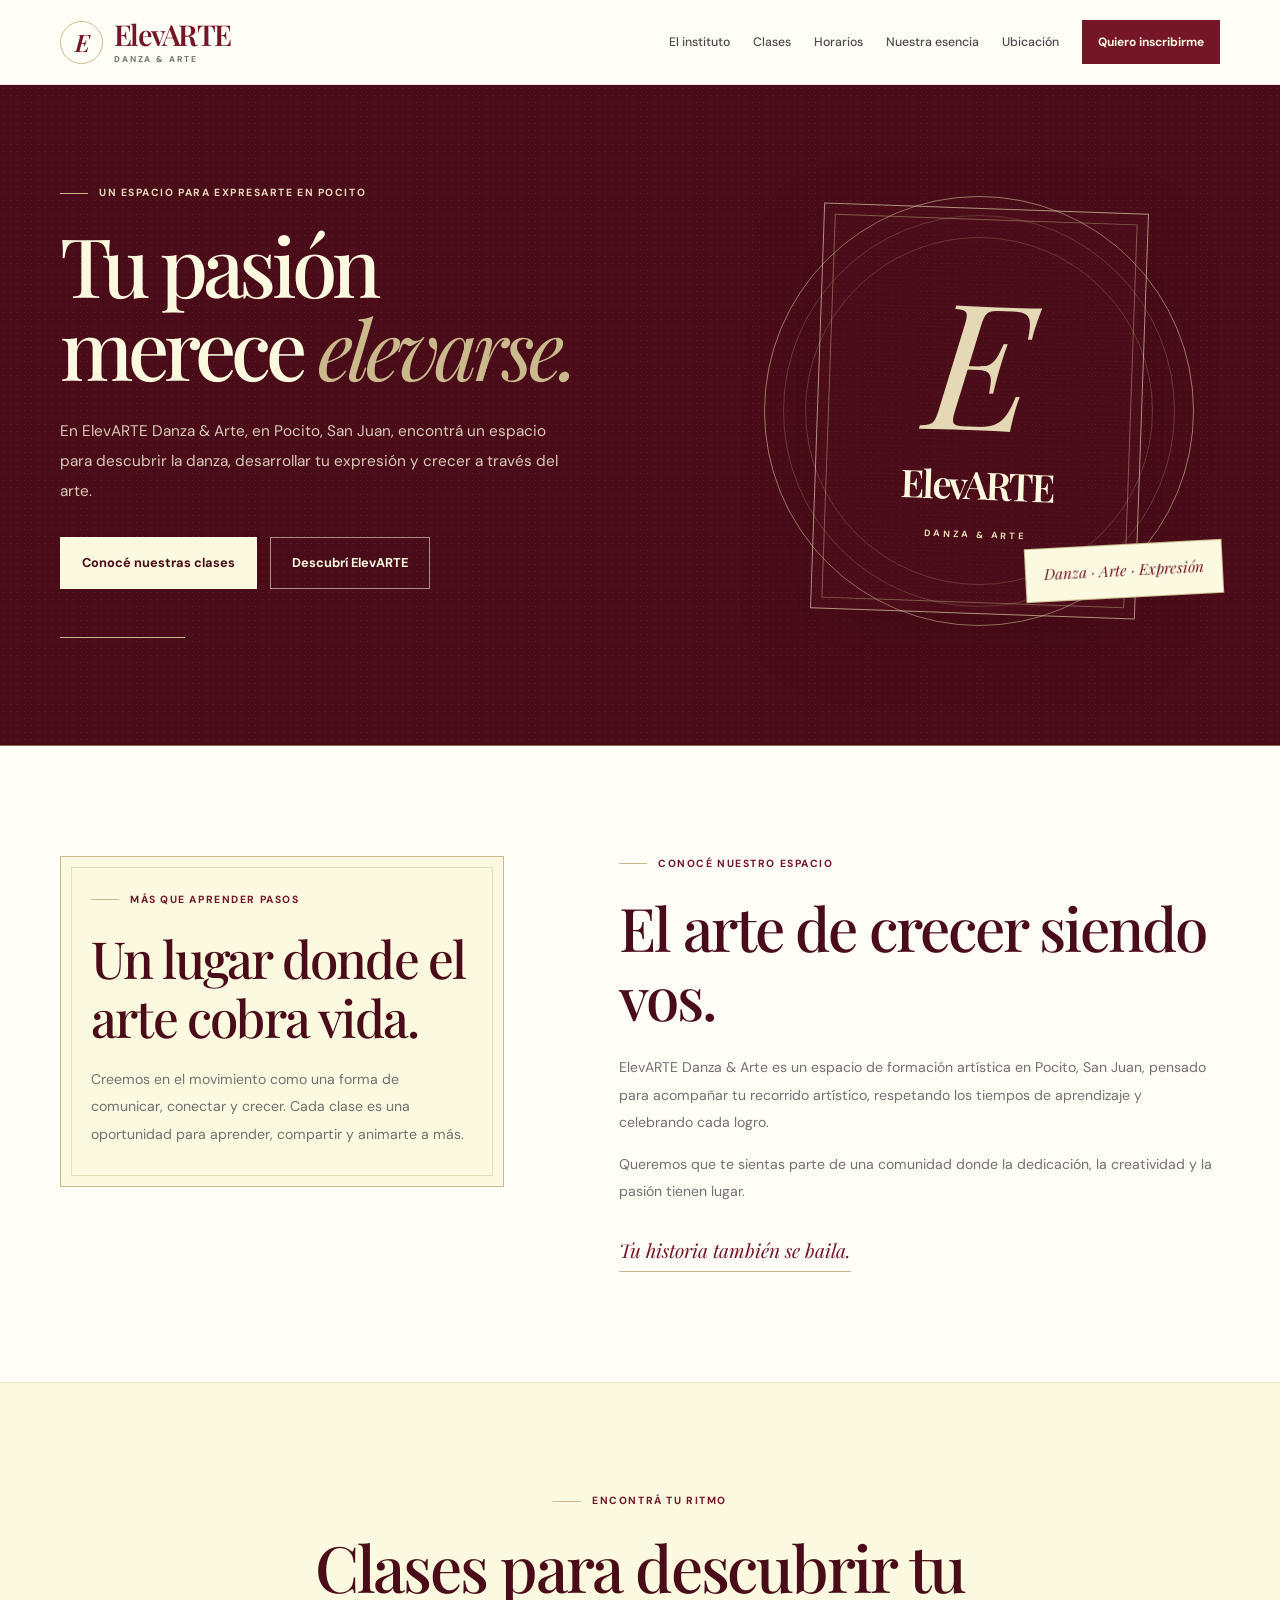
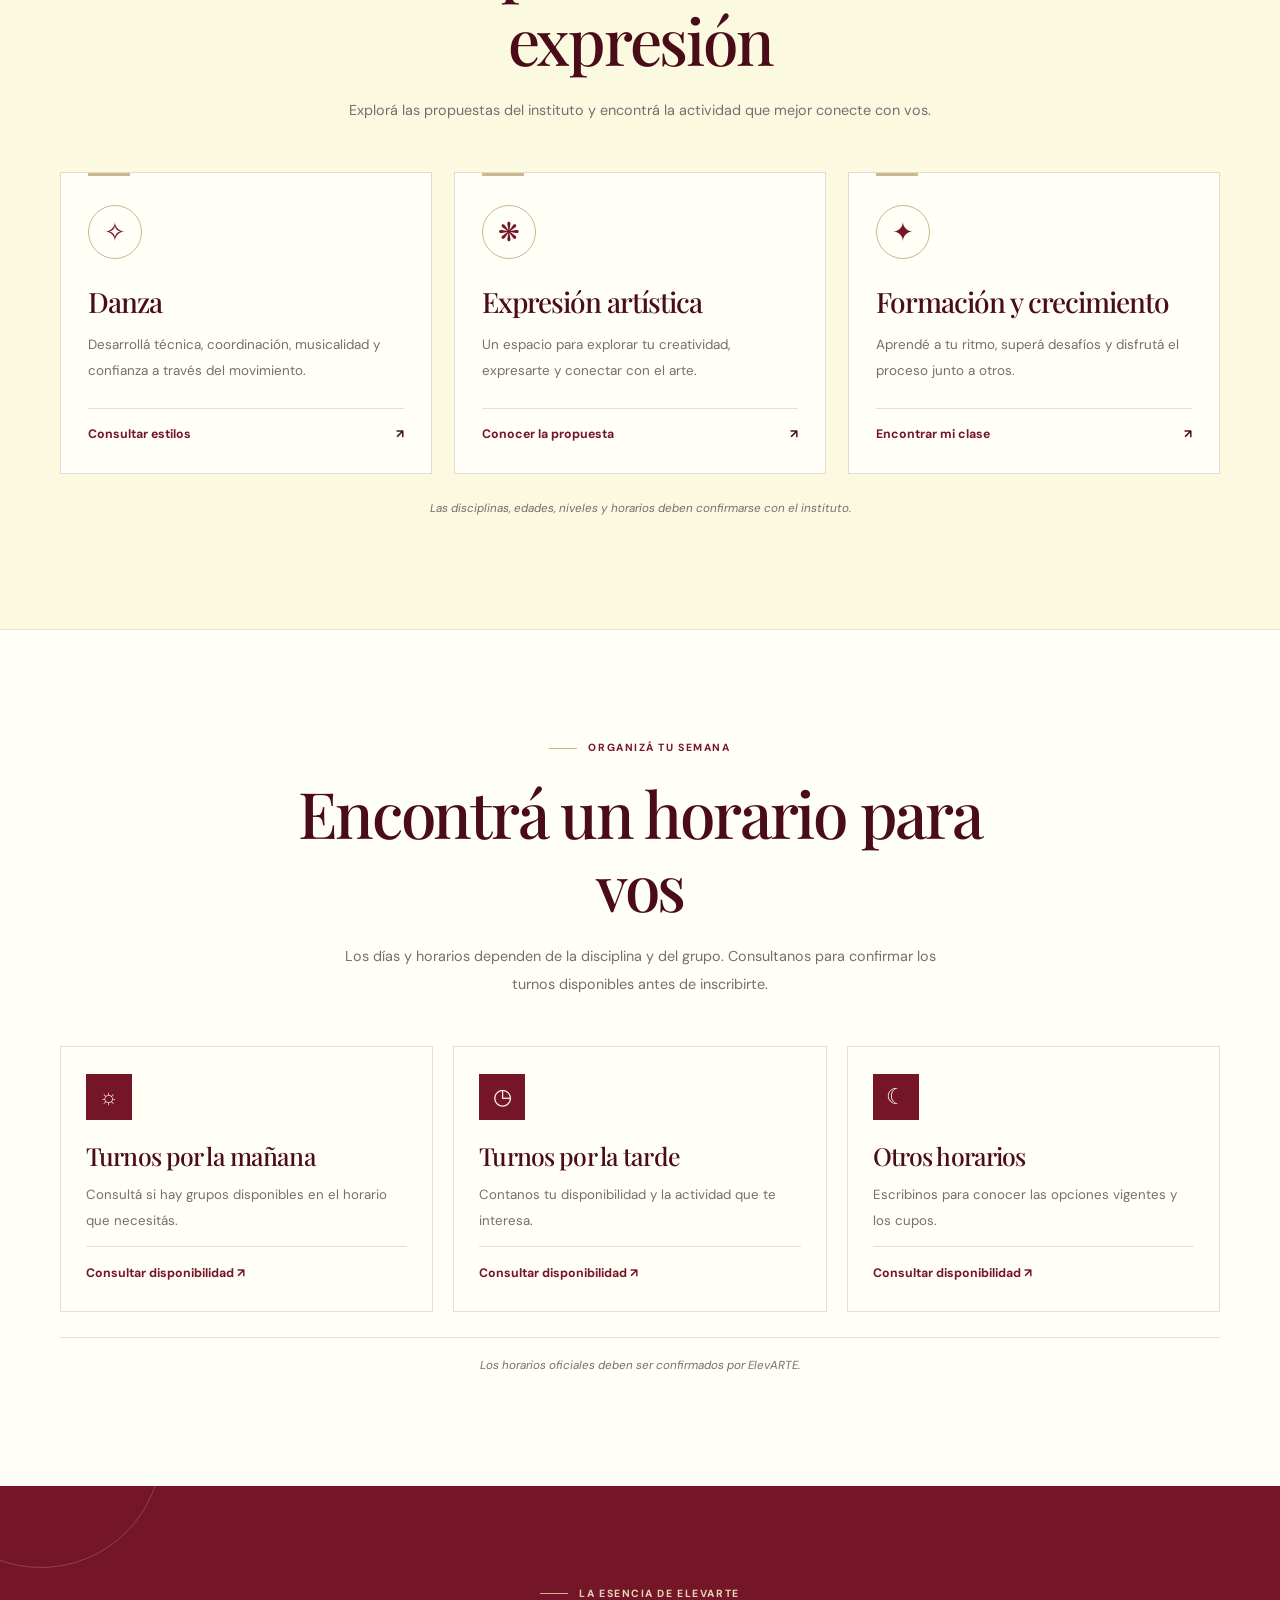
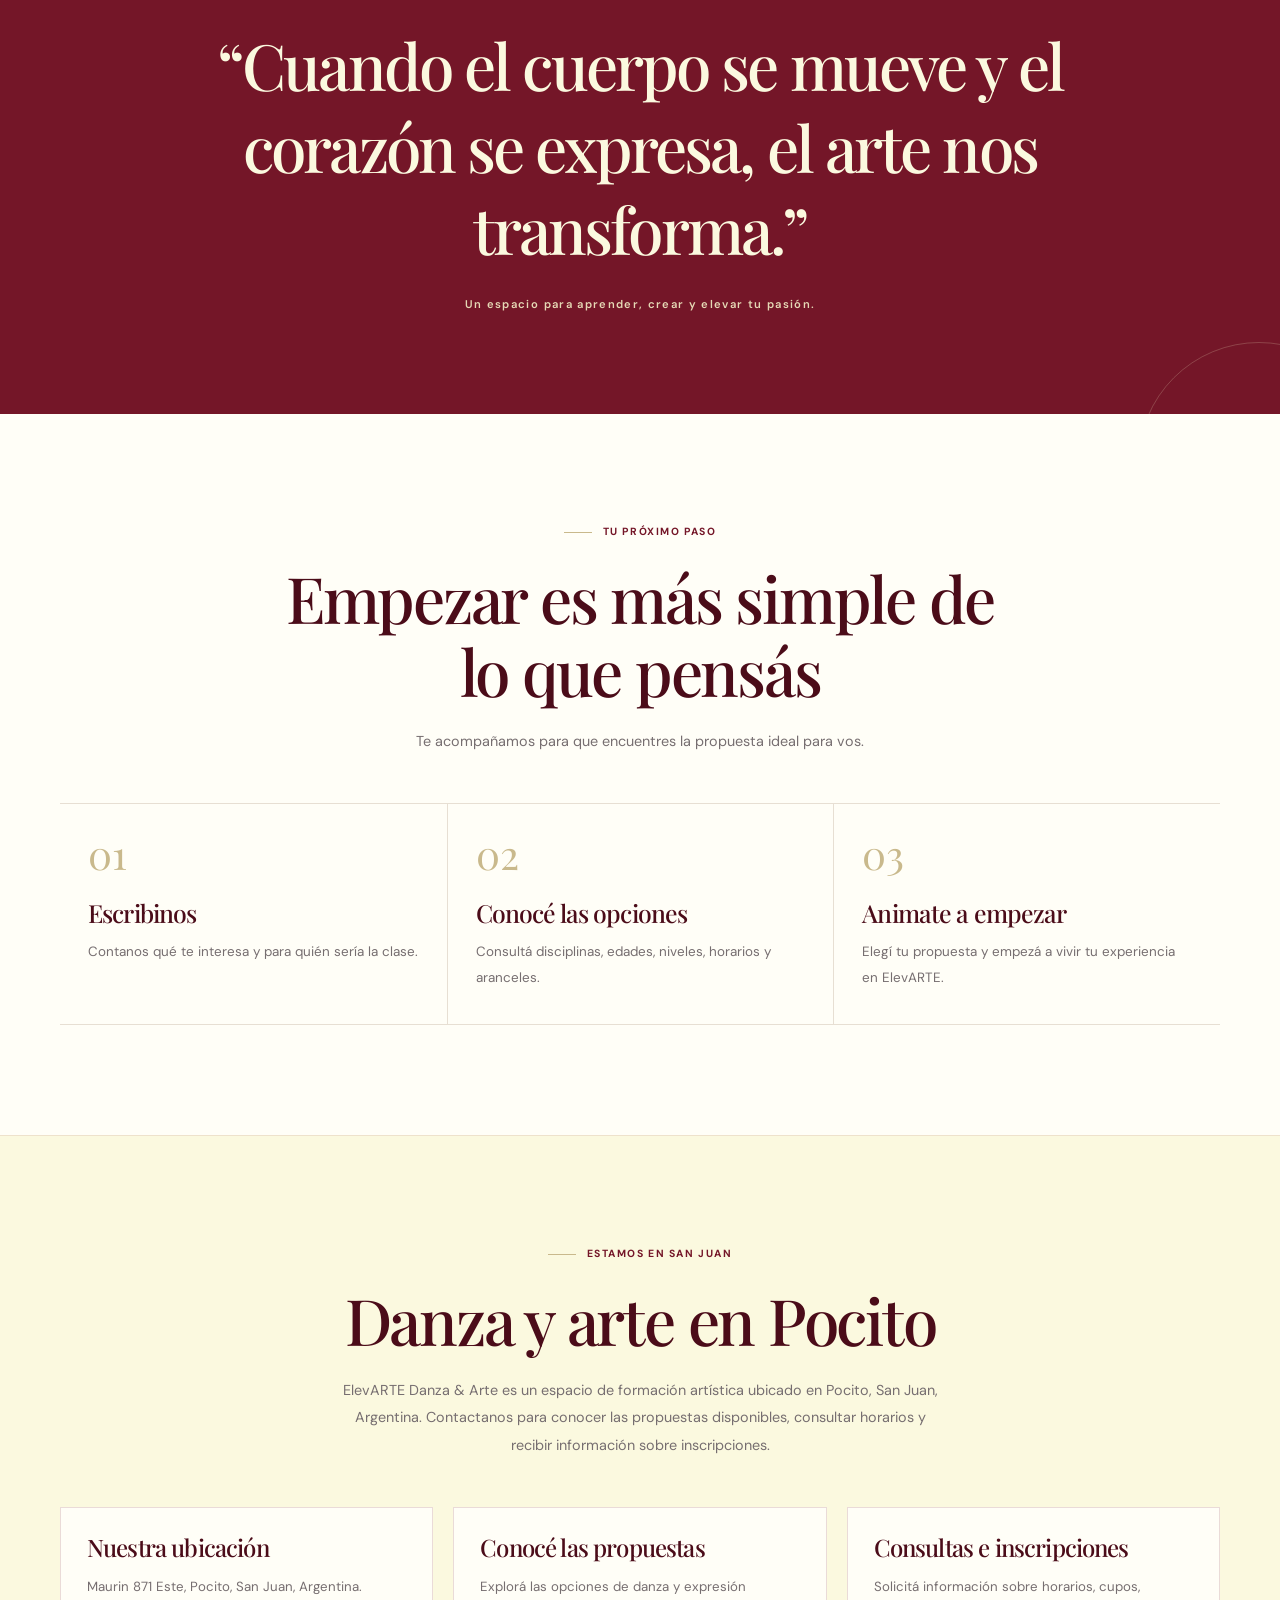
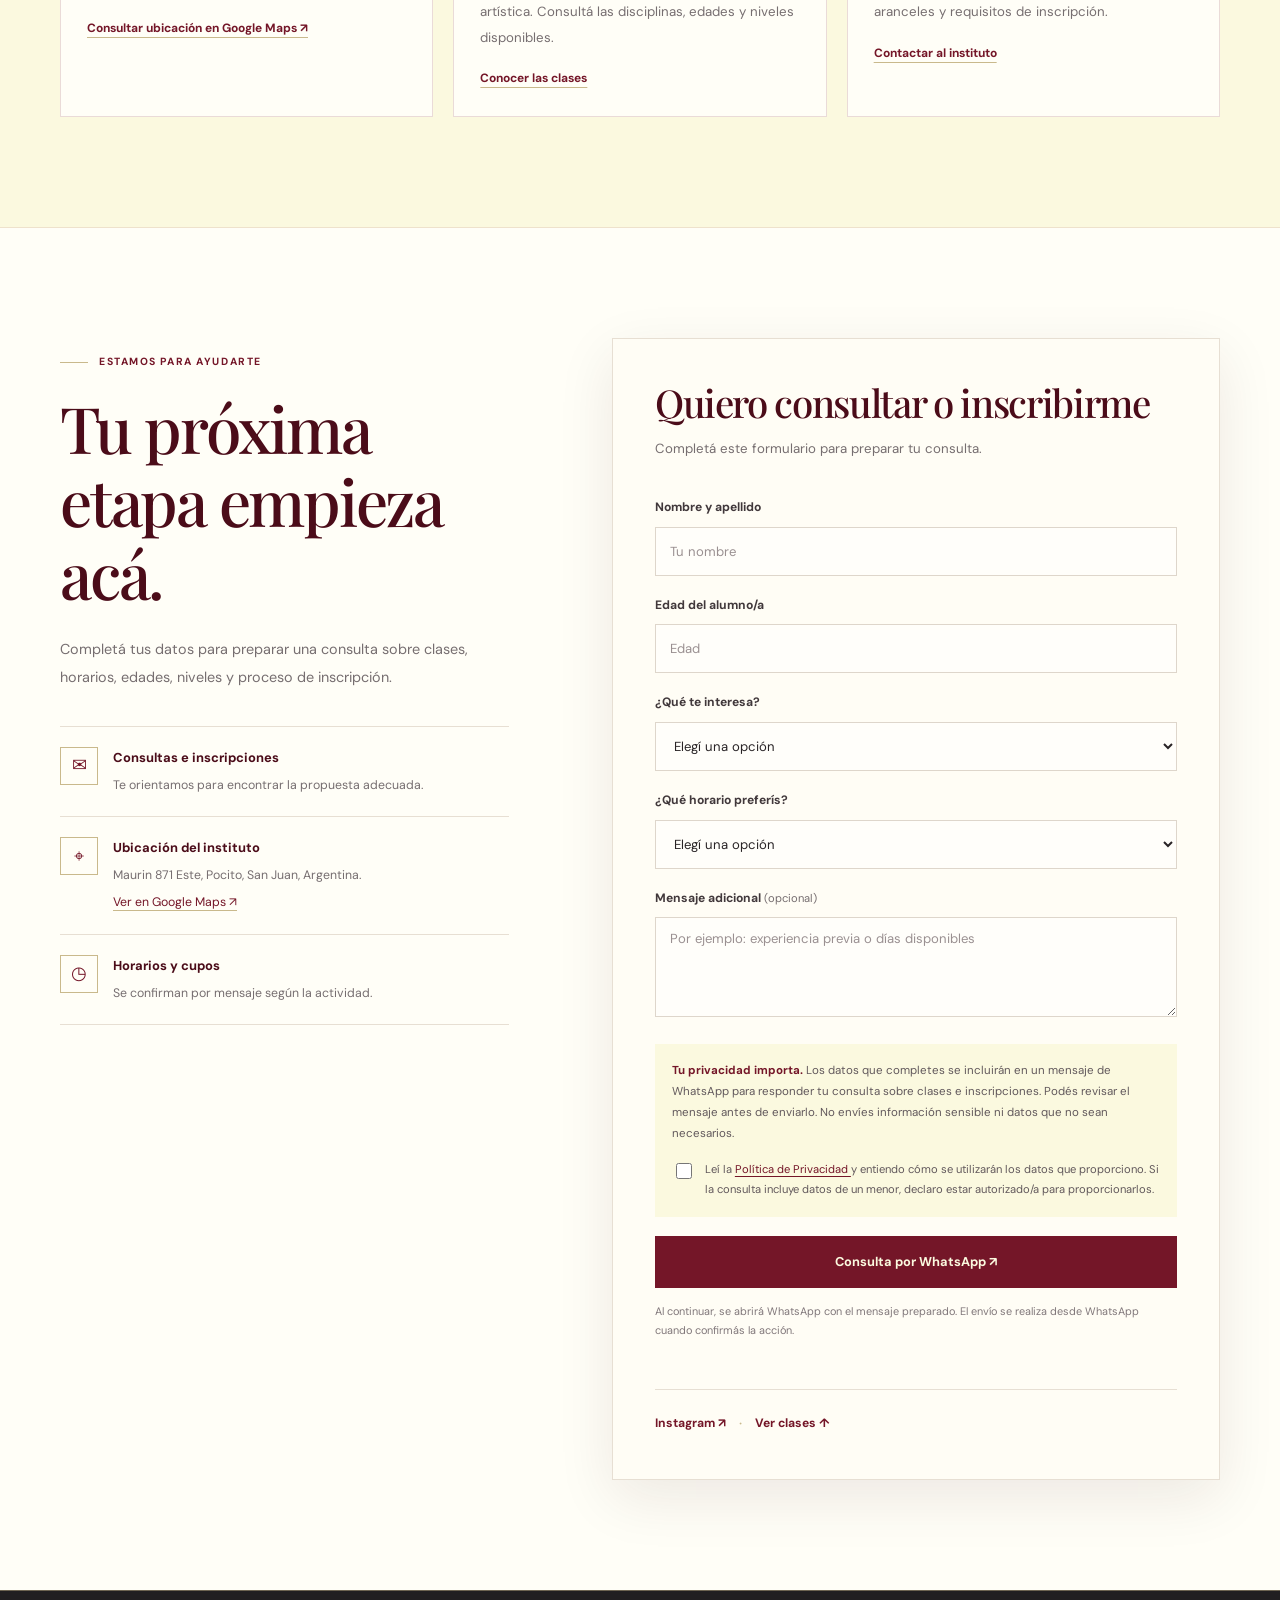
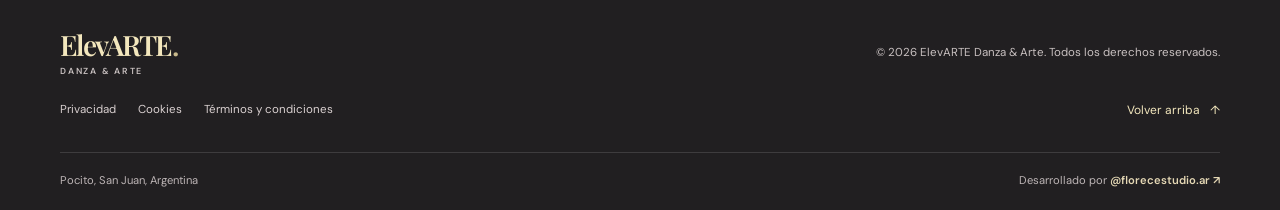
==== commit 4bc2df6c: "renovaciones" ====
--- a/index.html
+++ b/index.html
@@ -108,10 +108,6 @@
         ]
       }
     </script>
-
-    <!-- Una sola carga de cada recurso -->
-    <link rel="stylesheet" href="style.css" />
-    <script src="script.js" defer></script>
   </head>
 
   <body>
@@ -660,5 +656,7 @@
         </div>
       </div>
     </footer>
+    <link rel="stylesheet" href="style.css" />
+    <script src="script.js" defer></script>
   </body>
 </html>
--- a/style.css
+++ b/style.css
@@ -1,12 +1,30 @@
+
+/* ==========================================================
+   ELEV ARTE — VINTAGE EDITORIAL MODERNO
+   Identidad: bordó, crema, tinta y dorado envejecido
+   ========================================================== */
+
+@import url('https://fonts.googleapis.com/css2?family=DM+Sans:wght@400;500;600;700&family=Playfair+Display:ital,wght@0,400;0,500;0,600;0,700;1,400;1,500&display=swap');
+
 :root {
   --wine: #741628;
   --wine-dark: #4b0c19;
+  --wine-light: #8e3b4b;
   --cream: #fbf9df;
-  --paper: #fffef5;
-  --ink: #252426;
-  --muted: #777477;
-  --line: #e8e2d7;
+  --paper: #fffef7;
   --gold: #c9b98c;
+  --gold-light: #e5d8b5;
+  --ink: #292426;
+  --muted: #766e70;
+  --line: #e7dfd3;
+
+  --font-display: "Playfair Display", Georgia, serif;
+  --font-body: "DM Sans", Arial, sans-serif;
+
+  --container: 1160px;
+  --header-height: 84px;
+  --ease: cubic-bezier(.22, 1, .36, 1);
+  --shadow: 0 18px 55px rgba(55, 18, 27, .09);
 }
 
 * {
@@ -15,730 +33,1163 @@
 
 html {
   scroll-behavior: smooth;
+  scroll-padding-top: calc(var(--header-height) + 18px);
 }
 
 body {
   margin: 0;
-  font-family: Arial, Helvetica, sans-serif;
+  background: var(--paper);
   color: var(--ink);
-  background: var(--paper);
-  line-height: 1.6;
-}
-
-a {
-  color: inherit;
-  text-decoration: none;
-}
-
+  font-family: var(--font-body);
+  font-size: 16px;
+  line-height: 1.7;
+  -webkit-font-smoothing: antialiased;
+  text-rendering: optimizeLegibility;
+}
+
+body.menu-open {
+  overflow: hidden;
+}
+
+body,
 button,
 input,
 select,
 textarea {
-  font: inherit;
+  font-family: var(--font-body);
 }
 
 button,
+input,
+select,
+textarea {
+  font-size: inherit;
+}
+
+img {
+  display: block;
+  max-width: 100%;
+}
+
 a {
+  color: inherit;
+  text-decoration: none;
+}
+
+button,
+a,
+input,
+select,
+textarea {
   -webkit-tap-highlight-color: transparent;
 }
 
+button:focus-visible,
+a:focus-visible,
+input:focus-visible,
+select:focus-visible,
+textarea:focus-visible {
+  outline: 3px solid var(--gold);
+  outline-offset: 4px;
+}
+
+::selection {
+  background: var(--wine);
+  color: var(--cream);
+}
+
 .container {
-  width: min(1140px, 90%);
-  margin: 0 auto;
+  width: min(var(--container), calc(100% - 64px));
+  margin-inline: auto;
+}
+
+main {
+  overflow: clip;
 }
 
 section[id] {
-  scroll-margin-top: 95px;
-}
-
-:focus-visible {
-  outline: 3px solid #b48b45;
-  outline-offset: 3px;
-}
-
-/* NAVEGACIÓN */
+  scroll-margin-top: calc(var(--header-height) + 16px);
+}
+
+h1,
+h2,
+h3,
+blockquote {
+  font-family: var(--font-display);
+  font-weight: 500;
+  letter-spacing: -.035em;
+  line-height: 1.14;
+}
+
+h1,
+h2,
+h3,
+p {
+  margin-top: 0;
+}
+
+h1 em,
+h2 em {
+  color: var(--gold);
+  font-weight: 400;
+}
+
+h2 {
+  color: var(--wine-dark);
+  font-size: clamp(2.5rem, 5vw, 4.6rem);
+}
+
+h3 {
+  color: var(--wine-dark);
+  font-size: 1.65rem;
+}
+
+.skip-link {
+  position: fixed;
+  z-index: 10000;
+  top: 12px;
+  left: 12px;
+  padding: 12px 18px;
+  background: var(--cream);
+  color: var(--wine-dark);
+  transform: translateY(-160%);
+}
+
+.skip-link:focus {
+  transform: translateY(0);
+}
+
+/* ===================== NAVEGACIÓN ===================== */
 
 header {
   position: sticky;
+  z-index: 1000;
   top: 0;
-  z-index: 20;
-  background: rgba(255, 254, 245, 0.96);
-  backdrop-filter: blur(12px);
-  border-bottom: 1px solid rgba(116, 22, 40, 0.1);
+  background: rgba(255, 254, 247, .96);
+  border-bottom: 1px solid rgba(116, 22, 40, .12);
+  backdrop-filter: blur(14px);
+  -webkit-backdrop-filter: blur(14px);
+  transition: box-shadow .3s ease;
+}
+
+header.is-scrolled {
+  box-shadow: 0 8px 28px rgba(37, 20, 25, .07);
 }
 
 .nav {
   display: flex;
+  min-height: var(--header-height);
   align-items: center;
   justify-content: space-between;
-  min-height: 82px;
-  gap: 24px;
+  gap: 28px;
 }
 
 .brand {
-  display: flex;
+  display: inline-flex;
   align-items: center;
-  gap: 12px;
-  font-family: Georgia, "Times New Roman", serif;
+  gap: 11px;
+  flex-shrink: 0;
   color: var(--wine);
-  font-size: 1.25rem;
-  font-weight: bold;
-  letter-spacing: 0.02em;
+  font-family: var(--font-display);
+  font-size: 1.8rem;
+  font-weight: 600;
+  letter-spacing: -.06em;
+  line-height: 1;
 }
 
 .brand-mark {
   display: grid;
+  width: 43px;
+  height: 43px;
   place-items: center;
-  width: 58px;
-  height: 58px;
-  flex-shrink: 0;
   border: 1px solid var(--gold);
   border-radius: 50%;
-  background: var(--wine);
-  color: #f3e7bd;
-  font-family: Georgia, serif;
-  font-size: 2rem;
+  font-size: 1.5rem;
   font-style: italic;
 }
 
-.brand small,
-.footer-brand small {
+.brand small {
   display: block;
-  font-family: Arial, sans-serif;
-  font-size: 0.65rem;
-  letter-spacing: 0.22em;
-  font-weight: normal;
-}
-
-.brand small {
-  color: #626064;
+  margin-top: 7px;
+  color: var(--muted);
+  font-family: var(--font-body);
+  font-size: .53rem;
+  font-weight: 700;
+  letter-spacing: .22em;
 }
 
 .navlinks {
   display: flex;
   align-items: center;
-  gap: 27px;
-  font-size: 0.91rem;
-}
-
-.navlinks a:hover {
+  gap: clamp(14px, 1.8vw, 26px);
+}
+
+.navlinks > a:not(.nav-cta) {
+  position: relative;
+  padding: 10px 0;
+  color: #50484a;
+  font-size: .77rem;
+  font-weight: 500;
+  transition: color .2s ease;
+}
+
+.navlinks > a:not(.nav-cta)::after {
+  position: absolute;
+  right: 0;
+  bottom: 3px;
+  left: 0;
+  height: 1px;
+  background: var(--wine);
+  content: "";
+  transform: scaleX(0);
+  transform-origin: right;
+  transition: transform .3s var(--ease);
+}
+
+.navlinks > a:not(.nav-cta):hover {
   color: var(--wine);
 }
 
-.nav-cta,
+.navlinks > a:not(.nav-cta):hover::after {
+  transform: scaleX(1);
+  transform-origin: left;
+}
+
+.navlinks .nav-cta {
+  padding: 12px 16px;
+  background: var(--wine);
+  color: var(--cream);
+  font-size: .75rem;
+  font-weight: 700;
+  transition: background .25s ease, transform .25s ease;
+}
+
+.navlinks .nav-cta:hover {
+  background: var(--wine-dark);
+  transform: translateY(-2px);
+}
+
+.menu-btn {
+  display: none;
+  width: 44px;
+  height: 44px;
+  border: 1px solid var(--line);
+  background: transparent;
+  color: var(--wine);
+  font-size: 1.4rem;
+  cursor: pointer;
+}
+
+/* ===================== BOTONES ===================== */
+
 .btn {
   display: inline-flex;
+  min-height: 52px;
   align-items: center;
   justify-content: center;
+  gap: 14px;
+  padding: 14px 21px;
+  border: 1px solid var(--wine);
   background: var(--wine);
-  color: white;
-  padding: 13px 21px;
-  border: 1px solid var(--wine);
-  border-radius: 3px;
+  color: var(--cream);
+  font-size: .8rem;
   font-weight: 700;
-  letter-spacing: 0.02em;
+  line-height: 1.4;
   cursor: pointer;
-  transition: background 0.2s, transform 0.2s;
-}
-
-.nav-cta:hover,
+  transition:
+    background .25s ease,
+    color .25s ease,
+    border-color .25s ease,
+    transform .25s ease;
+}
+
 .btn:hover {
   background: var(--wine-dark);
-  transform: translateY(-1px);
-}
-
-.menu-btn {
-  display: none;
+  border-color: var(--wine-dark);
+  transform: translateY(-2px);
+}
+
+.btn-outline {
   background: transparent;
-  border: 1px solid var(--line);
-  border-radius: 3px;
-  padding: 8px 12px;
-  font-size: 1.3rem;
   color: var(--wine);
-  cursor: pointer;
-}
-
-/* PORTADA */
+}
+
+.btn-outline:hover {
+  background: var(--wine);
+  color: var(--cream);
+}
+
+.learn {
+  display: inline-flex;
+  align-items: center;
+  justify-content: space-between;
+  gap: 14px;
+  color: var(--wine);
+  font-size: .77rem;
+  font-weight: 700;
+  line-height: 1.6;
+}
+
+.learn span,
+.learn:hover {
+  color: var(--wine-dark);
+}
+
+.learn:hover {
+  text-decoration: underline;
+  text-decoration-color: var(--gold);
+  text-underline-offset: 5px;
+}
+
+/* ===================== DETALLES EDITORIALES ===================== */
+
+.eyebrow {
+  display: flex;
+  align-items: center;
+  gap: 11px;
+  margin-bottom: 21px;
+  color: var(--wine);
+  font-size: .65rem;
+  font-weight: 700;
+  letter-spacing: .15em;
+  line-height: 1.6;
+  text-transform: uppercase;
+}
+
+.eyebrow::before {
+  display: inline-block;
+  width: 28px;
+  height: 1px;
+  flex: 0 0 28px;
+  background: var(--gold);
+  content: "";
+}
+
+.section-head {
+  max-width: 760px;
+  margin: 0 auto 48px;
+  text-align: center;
+}
+
+.section-head .eyebrow {
+  justify-content: center;
+}
+
+.section-head h2 {
+  margin-bottom: 20px;
+}
+
+.section-head > p {
+  max-width: 610px;
+  margin: 0 auto;
+  color: var(--muted);
+  font-size: .9rem;
+  line-height: 1.9;
+}
+
+.section {
+  padding: 110px 0;
+}
+
+.section-disclaimer,
+.schedule-note {
+  margin: 25px 0 0;
+  color: var(--muted);
+  font-size: .73rem;
+  font-style: italic;
+  text-align: center;
+}
+
+/* ===================== PORTADA ===================== */
 
 .hero {
   position: relative;
   overflow: hidden;
-  background: var(--cream);
-  min-height: 650px;
+  padding: 82px 0 90px;
+  background: var(--wine-dark);
+  color: var(--cream);
+}
+
+.hero::before {
+  position: absolute;
+  inset: 0;
+  background-image:
+    radial-gradient(rgba(229, 216, 181, .12) .7px, transparent .7px);
+  background-size: 7px 7px;
+  content: "";
+  pointer-events: none;
+}
+
+.hero::after {
+  position: absolute;
+  right: 0;
+  bottom: 0;
+  left: 0;
+  height: 1px;
+  background: rgba(201, 185, 140, .5);
+  content: "";
+}
+
+.hero-grid {
+  position: relative;
+  z-index: 1;
+  display: grid;
+  grid-template-columns: 1.1fr .9fr;
+  align-items: center;
+  gap: clamp(40px, 7vw, 100px);
+}
+
+.hero-copy {
+  padding-block: 18px;
+}
+
+.hero .eyebrow {
+  color: var(--gold-light);
+}
+
+.hero h1 {
+  margin-bottom: 27px;
+  color: var(--cream);
+  font-size: clamp(3.5rem, 6.4vw, 6.3rem);
+  line-height: 1.02;
+  letter-spacing: -.06em;
+}
+
+.hero-copy > p {
+  max-width: 500px;
+  margin-bottom: 30px;
+  color: rgba(251, 249, 223, .8);
+  font-size: .96rem;
+  line-height: 1.95;
+}
+
+.hero-actions {
   display: flex;
   align-items: center;
-}
-
-.hero::before,
-.hero::after {
+  flex-wrap: wrap;
+  gap: 13px;
+}
+
+.hero .btn {
+  border-color: var(--cream);
+  background: var(--cream);
+  color: var(--wine-dark);
+}
+
+.hero .btn:hover {
+  border-color: var(--gold-light);
+  background: var(--gold-light);
+}
+
+.hero .btn-outline {
+  border-color: rgba(251, 249, 223, .55);
+  background: transparent;
+  color: var(--cream);
+}
+
+.hero .btn-outline:hover {
+  border-color: var(--cream);
+  background: var(--cream);
+  color: var(--wine-dark);
+}
+
+.hero-copy::after {
+  display: block;
+  width: 125px;
+  height: 1px;
+  margin-top: 48px;
+  background: var(--gold);
   content: "";
+}
+
+.hero-art {
+  position: relative;
+  display: grid;
+  min-height: 430px;
+  place-items: center;
+  isolation: isolate;
+}
+
+.orbit {
   position: absolute;
-  border: 1px solid rgba(116, 22, 40, 0.13);
+  width: min(100%, 430px);
+  aspect-ratio: 1;
+  border: 1px solid rgba(201, 185, 140, .65);
   border-radius: 50%;
+}
+
+.orbit::before,
+.orbit::after {
+  position: absolute;
+  border: 1px solid rgba(201, 185, 140, .28);
+  border-radius: 50%;
+  content: "";
+}
+
+.orbit::before {
+  inset: 18px;
+}
+
+.orbit::after {
+  inset: 40px;
+}
+
+.hero-logo {
+  position: relative;
+  display: flex;
+  width: min(78%, 325px);
+  aspect-ratio: 4 / 5;
+  align-items: center;
+  justify-content: center;
+  flex-direction: column;
+  border: 1px solid rgba(229, 216, 181, .65);
+  background:
+    linear-gradient(rgba(75, 12, 25, .16), rgba(75, 12, 25, .16)),
+    repeating-linear-gradient(
+      0deg,
+      rgba(255, 255, 255, .018) 0,
+      rgba(255, 255, 255, .018) 1px,
+      transparent 1px,
+      transparent 4px
+    );
+  box-shadow: 0 24px 80px rgba(0, 0, 0, .15);
+  transform: rotate(2deg);
+}
+
+.hero-logo::before {
+  position: absolute;
+  inset: 10px;
+  border: 1px solid rgba(201, 185, 140, .45);
+  content: "";
   pointer-events: none;
 }
 
-.hero::before {
-  width: 490px;
-  height: 490px;
-  right: -100px;
-  top: -100px;
-}
-
-.hero::after {
-  width: 330px;
-  height: 330px;
-  right: -20px;
-  top: -20px;
-}
-
-.hero-grid {
+.hero-logo-letter {
+  color: var(--gold-light);
+  font-family: var(--font-display);
+  font-size: clamp(7rem, 15vw, 11rem);
+  font-style: italic;
+  line-height: .9;
+}
+
+.hero-logo-name {
+  margin-top: 15px;
+  color: var(--cream);
+  font-family: var(--font-display);
+  font-size: clamp(1.8rem, 3vw, 2.5rem);
+  font-weight: 600;
+  letter-spacing: -.06em;
+}
+
+.hero-logo-subtitle {
+  margin-top: 10px;
+  color: var(--gold-light);
+  font-size: .58rem;
+  font-weight: 700;
+  letter-spacing: .3em;
+}
+
+.floating-note {
+  position: absolute;
+  right: -3px;
+  bottom: 28px;
+  padding: 13px 18px;
+  border: 1px solid var(--gold);
+  background: var(--cream);
+  color: var(--wine);
+  font-family: var(--font-display);
+  font-size: .95rem;
+  font-style: italic;
+  transform: rotate(-3deg);
+}
+
+/* ===================== SOBRE EL INSTITUTO ===================== */
+
+.intro-grid {
   display: grid;
-  grid-template-columns: 1.05fr 0.95fr;
-  align-items: center;
-  gap: 60px;
-  padding: 70px 0;
+  grid-template-columns: .85fr 1.15fr;
+  align-items: start;
+  gap: clamp(45px, 9vw, 125px);
+}
+
+.intro-panel {
+  position: relative;
+  padding: 35px 30px 38px;
+  border: 1px solid var(--gold);
+  background: var(--cream);
+}
+
+.intro-panel::before {
+  position: absolute;
+  top: 10px;
+  right: 10px;
+  bottom: 10px;
+  left: 10px;
+  border: 1px solid rgba(201, 185, 140, .45);
+  content: "";
+  pointer-events: none;
+}
+
+.intro-panel .eyebrow,
+.intro-copy .eyebrow {
   position: relative;
   z-index: 1;
 }
 
-.eyebrow {
-  text-transform: uppercase;
-  letter-spacing: 0.2em;
-  font-size: 0.75rem;
-  font-weight: 700;
+.intro-panel h2 {
+  position: relative;
+  z-index: 1;
+  margin-bottom: 20px;
+  font-size: clamp(2.2rem, 4vw, 3.6rem);
+}
+
+.intro-panel p,
+.intro-copy p {
+  position: relative;
+  z-index: 1;
+  color: var(--muted);
+  font-size: .88rem;
+  line-height: 1.95;
+}
+
+.intro-panel p {
+  margin-bottom: 0;
+}
+
+.intro-copy h2 {
+  margin-bottom: 24px;
+  font-size: clamp(2.5rem, 4.7vw, 4.2rem);
+}
+
+.signature {
+  display: inline-block;
+  margin-top: 14px;
+  padding-bottom: 5px;
+  border-bottom: 1px solid var(--gold);
   color: var(--wine);
-}
-
-h1,
-h2,
-h3 {
-  font-family: Georgia, "Times New Roman", serif;
-  line-height: 1.12;
-  font-weight: 500;
-}
-
-h1 {
-  font-size: clamp(3rem, 6vw, 5.2rem);
-  margin: 17px 0 22px;
-  color: var(--wine-dark);
-  letter-spacing: -0.04em;
-}
-
-h1 em {
-  font-weight: 400;
-  color: var(--wine);
-}
-
-.hero p {
-  font-size: 1.1rem;
-  max-width: 520px;
-  color: #5c5759;
-}
-
-.hero-actions {
-  display: flex;
-  gap: 13px;
-  flex-wrap: wrap;
-  margin-top: 30px;
-}
-
-.btn-outline {
-  background: transparent;
-  color: var(--wine);
-}
-
-.btn-outline:hover {
-  background: var(--wine);
-  color: white;
-}
-
-.hero-art {
-  min-height: 440px;
+  font-family: var(--font-display);
+  font-size: 1.2rem;
+  font-style: italic;
+}
+
+/* ===================== CLASES ===================== */
+
+.classes {
+  background: var(--cream);
+  border-block: 1px solid rgba(116, 22, 40, .1);
+}
+
+.cards {
+  display: grid;
+  grid-template-columns: repeat(3, minmax(0, 1fr));
+  gap: 22px;
+}
+
+.class-card {
   position: relative;
   display: flex;
-  align-items: center;
+  min-width: 0;
+  flex-direction: column;
+  padding: 32px 27px 28px;
+  border: 1px solid rgba(116, 22, 40, .16);
+  background: var(--paper);
+  transition: transform .4s var(--ease), box-shadow .4s ease;
+}
+
+.class-card::before {
+  position: absolute;
+  top: 0;
+  left: 27px;
+  width: 42px;
+  height: 3px;
+  background: var(--gold);
+  content: "";
+}
+
+.class-card:hover {
+  transform: translateY(-6px);
+  box-shadow: var(--shadow);
+}
+
+.class-icon {
+  display: grid;
+  width: 54px;
+  height: 54px;
+  place-items: center;
+  margin-bottom: 27px;
+  border: 1px solid var(--gold);
+  border-radius: 50%;
+  color: var(--wine);
+  font-size: 1.65rem;
+}
+
+.class-card h3 {
+  margin-bottom: 14px;
+  font-size: 1.75rem;
+}
+
+.class-card p {
+  flex: 1;
+  margin-bottom: 25px;
+  color: var(--muted);
+  font-size: .84rem;
+  line-height: 1.9;
+}
+
+.class-card .learn {
+  padding-top: 16px;
+  border-top: 1px solid var(--line);
+}
+
+/* ===================== HORARIOS ===================== */
+
+.schedule-grid {
+  display: grid;
+  grid-template-columns: repeat(3, minmax(0, 1fr));
+  gap: 20px;
+}
+
+.schedule-card {
+  display: flex;
+  min-width: 0;
+  align-items: flex-start;
+  flex-direction: column;
+  padding: 27px 25px;
+  border: 1px solid var(--line);
+  background: var(--paper);
+  transition: border-color .3s ease, transform .3s var(--ease);
+}
+
+.schedule-card:hover {
+  border-color: var(--gold);
+  transform: translateY(-4px);
+}
+
+.schedule-icon {
+  display: grid;
+  width: 46px;
+  height: 46px;
+  place-items: center;
+  margin-bottom: 22px;
+  background: var(--wine);
+  color: var(--cream);
+  font-size: 1.35rem;
+}
+
+.schedule-card h3 {
+  margin-bottom: 12px;
+  font-size: 1.55rem;
+}
+
+.schedule-card p {
+  color: var(--muted);
+  font-size: .83rem;
+  line-height: 1.9;
+}
+
+.schedule-card .learn {
+  width: 100%;
+  margin-top: auto;
+  padding-top: 17px;
+  border-top: 1px solid var(--line);
+}
+
+.schedule-note {
+  padding-top: 18px;
+  border-top: 1px solid var(--line);
+}
+
+/* ===================== FRASE EDITORIAL ===================== */
+
+.quote {
+  position: relative;
+  overflow: hidden;
+  padding: 100px 0;
+  background: var(--wine);
+  color: var(--cream);
+  text-align: center;
+}
+
+.quote::before,
+.quote::after {
+  position: absolute;
+  width: 240px;
+  height: 240px;
+  border: 1px solid rgba(229, 216, 181, .23);
+  border-radius: 50%;
+  content: "";
+  pointer-events: none;
+}
+
+.quote::before {
+  top: -160px;
+  left: -80px;
+}
+
+.quote::after {
+  right: -100px;
+  bottom: -170px;
+}
+
+.quote .container {
+  position: relative;
+  z-index: 1;
+  max-width: 900px;
+}
+
+.quote .eyebrow {
   justify-content: center;
-}
-
-.hero-logo {
-  width: min(370px, 85%);
-  aspect-ratio: 1;
+  color: var(--gold-light);
+}
+
+.quote blockquote {
+  margin: 22px auto 25px;
+  color: var(--cream);
+  font-size: clamp(2.2rem, 5vw, 4.3rem);
+  line-height: 1.28;
+  letter-spacing: -.045em;
+}
+
+.quote > .container > p {
+  margin-bottom: 0;
+  color: var(--gold-light);
+  font-size: .7rem;
+  font-weight: 600;
+  letter-spacing: .12em;
+}
+
+/* ===================== PROCESO DE INSCRIPCIÓN ===================== */
+
+.steps {
+  display: grid;
+  grid-template-columns: repeat(3, minmax(0, 1fr));
+  gap: 0;
+  border-top: 1px solid var(--line);
+  border-bottom: 1px solid var(--line);
+}
+
+.step {
   position: relative;
-  z-index: 2;
+  padding: 30px 28px 34px;
+}
+
+.step + .step {
+  border-left: 1px solid var(--line);
+}
+
+.step-number {
+  margin-bottom: 25px;
+  color: var(--gold);
+  font-family: var(--font-display);
+  font-size: 2.5rem;
+  line-height: 1;
+}
+
+.step h3 {
+  margin-bottom: 12px;
+  font-size: 1.55rem;
+}
+
+.step p {
+  margin-bottom: 0;
+  color: var(--muted);
+  font-size: .84rem;
+  line-height: 1.9;
+}
+
+/* ===================== INFORMACIÓN LOCAL ===================== */
+
+.local-info {
+  background: var(--cream);
+  border-block: 1px solid rgba(116, 22, 40, .1);
+}
+
+.local-info-content {
+  display: grid;
+  grid-template-columns: repeat(3, minmax(0, 1fr));
+  gap: 20px;
+}
+
+.local-info-content article {
+  padding: 26px;
+  border: 1px solid rgba(116, 22, 40, .15);
+  background: var(--paper);
+}
+
+.local-info-content h3 {
+  margin-bottom: 13px;
+  font-size: 1.5rem;
+}
+
+.local-info-content p {
+  color: var(--muted);
+  font-size: .83rem;
+  line-height: 1.9;
+}
+
+.local-info-content a {
+  display: inline-block;
+  margin-top: 4px;
+  color: var(--wine);
+  font-size: .75rem;
+  font-weight: 700;
+  text-decoration: underline;
+  text-decoration-color: var(--gold);
+  text-underline-offset: 5px;
+}
+
+/* ===================== CONTACTO ===================== */
+
+.contact {
+  background: var(--paper);
+}
+
+.contact-grid {
+  display: grid;
+  grid-template-columns: .85fr 1.15fr;
+  align-items: start;
+  gap: clamp(40px, 8vw, 105px);
+}
+
+.contact-copy {
+  padding-top: 16px;
+}
+
+.contact-copy h2 {
+  margin-bottom: 24px;
+  font-size: clamp(2.8rem, 5vw, 4.7rem);
+}
+
+.contact-copy > p {
+  color: var(--muted);
+  font-size: .9rem;
+  line-height: 1.95;
+}
+
+.contact-details {
+  display: grid;
+  gap: 0;
+  margin-top: 35px;
+  border-top: 1px solid var(--line);
+}
+
+.detail {
+  display: flex;
+  align-items: flex-start;
+  gap: 15px;
+  padding: 20px 0;
+  border-bottom: 1px solid var(--line);
+}
+
+.detail > span:first-child {
+  display: grid;
+  width: 38px;
+  height: 38px;
+  flex: 0 0 38px;
+  place-items: center;
+  border: 1px solid var(--gold);
+  color: var(--wine);
+  font-size: 1.15rem;
+}
+
+.detail > div {
   display: flex;
   flex-direction: column;
-  align-items: center;
-  justify-content: center;
-  border: 1px solid var(--gold);
-  border-radius: 50%;
-  background: var(--wine);
-  color: #f3e7bd;
-  box-shadow: 0 24px 70px rgba(57, 21, 29, 0.16);
-  outline: 8px solid rgba(116, 22, 40, 0.07);
-}
-
-.hero-logo-letter {
-  font-family: Georgia, serif;
-  font-size: clamp(5rem, 12vw, 8rem);
-  line-height: 0.9;
-  font-style: italic;
-}
-
-.hero-logo-name {
-  margin-top: 16px;
-  font-family: Georgia, serif;
-  font-size: clamp(1.5rem, 3vw, 2rem);
-  letter-spacing: 0.04em;
-}
-
-.hero-logo-subtitle {
-  margin-top: 6px;
-  font-size: 0.7rem;
-  letter-spacing: 0.28em;
-}
-
-.orbit {
-  position: absolute;
-  width: 430px;
-  height: 430px;
-  border: 1px solid rgba(116, 22, 40, 0.3);
-  border-radius: 50%;
-  transform: rotate(-18deg);
-}
-
-.orbit::after {
-  content: "";
-  position: absolute;
-  left: 30px;
-  top: 42px;
-  width: 12px;
-  height: 12px;
-  background: var(--wine);
-  border-radius: 50%;
-}
-
-.floating-note {
-  position: absolute;
-  z-index: 3;
-  bottom: 15px;
-  right: 0;
-  background: white;
-  padding: 17px 22px;
-  box-shadow: 0 10px 35px #4b0c1918;
-  font-family: Georgia, serif;
+  gap: 5px;
+}
+
+.detail strong {
+  color: var(--wine-dark);
+  font-size: .81rem;
+}
+
+.detail > div > span,
+.detail a {
+  color: var(--muted);
+  font-size: .77rem;
+  line-height: 1.8;
+}
+
+.detail a {
+  width: fit-content;
   color: var(--wine);
-  font-size: 1.05rem;
-}
-
-/* SECCIONES GENERALES */
-
-.section {
-  padding: 95px 0;
-}
-
-.section-head {
-  max-width: 680px;
-  margin: 0 auto 45px;
-  text-align: center;
-}
-
-.section-head h2 {
-  font-size: clamp(2.2rem, 4vw, 3.4rem);
-  color: var(--wine-dark);
-  margin: 12px 0 16px;
-}
-
-.section-head p {
+  text-decoration: underline;
+  text-decoration-color: var(--gold);
+  text-underline-offset: 4px;
+}
+
+/* FORMULARIO */
+
+.contact-card {
+  min-width: 0;
+  padding: clamp(24px, 4vw, 42px);
+  border: 1px solid var(--line);
+  background: #fffdf5;
+  box-shadow: var(--shadow);
+}
+
+.contact-card > h3 {
+  margin-bottom: 12px;
+  font-size: clamp(1.8rem, 3vw, 2.4rem);
+}
+
+.contact-card > p {
   color: var(--muted);
-  margin: 0;
-}
-
-/* SOBRE NOSOTROS */
-
-.intro-grid {
-  display: grid;
-  grid-template-columns: 0.9fr 1.1fr;
-  gap: 65px;
-  align-items: center;
-}
-
-.intro-panel {
-  position: relative;
-  overflow: hidden;
-  background: var(--wine);
-  color: white;
-  padding: 42px;
-}
-
-.intro-panel::after {
-  content: "✦";
-  position: absolute;
-  right: -10px;
-  bottom: -35px;
-  font-size: 12rem;
-  line-height: 1;
-  color: #ffffff0d;
-}
-
-.intro-panel .eyebrow {
-  color: #e4cfa4;
-}
-
-.intro-panel h3 {
-  position: relative;
-  z-index: 1;
-  font-size: 2.25rem;
-  margin: 0 0 15px;
-}
-
-.intro-panel p {
-  position: relative;
-  z-index: 1;
-  color: #f2e7e8;
-}
-
-.intro-copy h2 {
-  font-size: 2.7rem;
-  color: var(--wine-dark);
-  margin: 0 0 20px;
-}
-
-.intro-copy p {
-  color: #666064;
-}
-
-.signature {
-  margin-top: 24px;
-  font-family: Georgia, serif;
-  font-style: italic;
-  color: var(--wine);
-  font-size: 1.3rem;
-}
-
-/* CLASES */
-
-.classes {
-  background: #f7f3e8;
-}
-
-.cards {
-  display: grid;
-  grid-template-columns: repeat(3, 1fr);
-  gap: 22px;
-}
-
-.class-card {
-  min-height: 255px;
-  padding: 30px 27px;
-  background: var(--paper);
-  border: 1px solid var(--line);
-  transition: transform 0.25s, box-shadow 0.25s, border-color 0.25s;
-}
-
-.class-card:hover {
-  transform: translateY(-5px);
-  box-shadow: 0 18px 40px #4b0c1910;
-  border-color: #d4bdc0;
-}
-
-.class-icon {
-  display: grid;
-  place-items: center;
-  width: 48px;
-  height: 48px;
-  margin-bottom: 25px;
-  border: 1px solid #d7c4c3;
-  border-radius: 50%;
-  color: var(--wine);
-  font-size: 1.4rem;
-}
-
-.class-card h3 {
-  font-size: 1.55rem;
-  color: var(--wine-dark);
-  margin: 0 0 12px;
-}
-
-.class-card p {
-  color: var(--muted);
-  font-size: 0.96rem;
-  margin: 0 0 20px;
-}
-
-.learn {
-  color: var(--wine);
-  font-size: 0.88rem;
-  font-weight: 700;
-}
-
-.learn span {
-  margin-left: 6px;
-}
-
-.section-disclaimer {
-  text-align: center;
-  color: var(--muted);
-  font-size: 0.86rem;
-  margin: 25px 0 0;
-}
-
-/* HORARIOS */
-
-.schedule {
-  background: #fffef9;
-}
-
-.schedule-grid {
-  display: grid;
-  grid-template-columns: repeat(3, 1fr);
-  gap: 18px;
-}
-
-.schedule-card {
-  min-height: 230px;
+  font-size: .83rem;
+  line-height: 1.8;
+}
+
+#enrollmentForm {
   display: flex;
   flex-direction: column;
-  align-items: flex-start;
-  gap: 12px;
-  padding: 28px;
-  background: white;
-  border: 1px solid var(--line);
-}
-
-.schedule-icon {
-  display: grid;
-  place-items: center;
-  width: 44px;
-  height: 44px;
-  border-radius: 50%;
-  background: var(--cream);
-  color: var(--wine);
-  font-size: 1.35rem;
-}
-
-.schedule-card h3 {
-  font-size: 1.4rem;
-  color: var(--wine-dark);
-  margin: 0 0 8px;
-}
-
-.schedule-card p {
-  color: var(--muted);
-  margin: 0;
-}
-
-.schedule-card .learn {
-  margin-top: auto;
-  padding-top: 8px;
-}
-
-.schedule-note {
-  text-align: center;
-  color: var(--muted);
-  font-size: 0.85rem;
-  margin: 24px 0 0;
-}
-
-/* FRASE DESTACADA */
-
-.quote {
-  padding: 75px 0;
-  background: var(--wine-dark);
-  color: white;
-  text-align: center;
-}
-
-.quote .eyebrow {
-  color: #dfc9a0;
-}
-
-.quote blockquote {
-  max-width: 850px;
-  margin: 20px auto 22px;
-  font-family: Georgia, serif;
-  font-size: clamp(1.8rem, 4vw, 3rem);
-  line-height: 1.3;
-}
-
-.quote p {
-  color: #e5d8da;
-  margin: 0;
-}
-
-/* PASOS */
-
-.steps {
-  display: grid;
-  grid-template-columns: repeat(3, 1fr);
-  gap: 35px;
-}
-
-.step {
-  border-top: 2px solid var(--gold);
-  padding-top: 20px;
-}
-
-.step-number {
-  font-family: Georgia, serif;
-  color: var(--wine);
-  font-size: 2.4rem;
-}
-
-.step h3 {
-  font-size: 1.45rem;
-  color: var(--wine-dark);
-  margin: 8px 0;
-}
-
-.step p {
-  color: var(--muted);
-  margin: 0;
-}
-
-/* CONTACTO */
-
-.contact {
-  background: var(--cream);
-}
-
-.contact-grid {
-  display: grid;
-  grid-template-columns: 1fr 1fr;
-  gap: 60px;
-  align-items: start;
-}
-
-.contact h2 {
-  font-size: 3rem;
-  color: var(--wine-dark);
-  margin: 12px 0 18px;
-}
-
-.contact-copy p {
-  color: #625c60;
-  max-width: 470px;
-}
-
-.contact-details {
-  display: grid;
-  gap: 14px;
-  margin-top: 30px;
-}
-
-.detail {
-  display: flex;
-  gap: 13px;
-  align-items: flex-start;
-}
-
-.detail strong {
-  display: block;
-  color: var(--wine-dark);
-}
-
-.detail span {
-  color: var(--muted);
-  font-size: 0.95rem;
-}
-
-.contact-card {
-  padding: 35px;
-  background: white;
-  border: 1px solid var(--line);
-}
-
-.contact-card h3 {
-  font-size: 1.8rem;
-  color: var(--wine-dark);
-  margin: 0 0 10px;
-}
-
-.contact-card p {
-  color: var(--muted);
-  margin: 0 0 23px;
-}
-
-.contact-card form {
-  display: grid;
-  gap: 8px;
-}
-
-.contact-card label {
-  margin-top: 8px;
-  color: var(--wine-dark);
-  font-size: 0.88rem;
+  gap: 9px;
+  margin-top: 26px;
+}
+
+#enrollmentForm > label:not(.privacy-consent) {
+  margin-top: 10px;
+  color: #41383b;
+  font-size: .76rem;
   font-weight: 700;
 }
 
-.contact-card input,
-.contact-card select,
-.contact-card textarea {
+#enrollmentForm input:not([type="checkbox"]),
+#enrollmentForm select,
+#enrollmentForm textarea {
   width: 100%;
-  min-height: 46px;
-  padding: 12px 13px;
-  border: 1px solid #d9d0c8;
-  border-radius: 3px;
+  min-height: 49px;
+  padding: 12px 14px;
+  border: 1px solid #ded6cb;
+  border-radius: 0;
   background: #fffefa;
   color: var(--ink);
-}
-
-.contact-card textarea {
-  min-height: 88px;
+  font-size: .82rem;
+  transition: border-color .2s ease, box-shadow .2s ease;
+}
+
+#enrollmentForm input::placeholder,
+#enrollmentForm textarea::placeholder {
+  color: #9a9091;
+}
+
+#enrollmentForm input:focus,
+#enrollmentForm select:focus,
+#enrollmentForm textarea:focus {
+  border-color: var(--wine);
+  box-shadow: 0 0 0 3px rgba(116, 22, 40, .08);
+  outline: none;
+}
+
+#enrollmentForm textarea {
+  min-height: 100px;
   resize: vertical;
-}
-
-.contact-card input:focus,
-.contact-card select:focus,
-.contact-card textarea:focus {
-  outline: 2px solid #b48b45;
-  outline-offset: 1px;
-  border-color: var(--wine);
-}
-
-.contact-card .form-submit {
-  width: 100%;
-  margin-top: 14px;
 }
 
 .optional {
   color: var(--muted);
+  font-size: .7rem;
   font-weight: 400;
 }
 
+.privacy-notice {
+  margin-top: 18px;
+  padding: 17px;
+  background: var(--cream);
+}
+
+.privacy-notice > p {
+  margin-bottom: 15px;
+  color: #62595c;
+  font-size: .72rem;
+  line-height: 1.8;
+}
+
+.privacy-notice > p strong {
+  color: var(--wine);
+}
+
+.privacy-consent {
+  display: flex;
+  align-items: flex-start;
+  gap: 10px;
+}
+
+.privacy-consent input {
+  width: 16px;
+  height: 16px;
+  flex: 0 0 16px;
+  margin-top: 4px;
+  accent-color: var(--wine);
+}
+
+.privacy-consent span {
+  color: #62595c;
+  font-size: .7rem;
+  line-height: 1.8;
+}
+
+.privacy-consent a {
+  color: var(--wine);
+  text-decoration: underline;
+  text-underline-offset: 3px;
+}
+
+.form-submit {
+  width: 100%;
+  margin-top: 10px;
+}
+
 .note {
-  font-size: 0.78rem !important;
-  margin-top: 14px !important;
-  margin-bottom: 4px !important;
+  margin: 5px 0 0;
+  color: #80777a;
+  font-size: .68rem;
+  line-height: 1.8;
+}
+
+.form-status {
+  margin: 12px 0 0;
+  color: var(--wine);
+  font-size: .78rem;
+  line-height: 1.7;
+}
+
+.form-status a {
+  color: var(--wine);
+  font-weight: 700;
+  text-decoration: underline;
+  text-underline-offset: 3px;
 }
 
 .social-row {
   display: flex;
+  align-items: center;
   flex-wrap: wrap;
-  gap: 14px;
-  margin-top: 22px;
+  gap: 13px;
+  margin-top: 27px;
+  padding-top: 20px;
+  border-top: 1px solid var(--line);
+  color: var(--gold);
+}
+
+.social-row a {
   color: var(--wine);
-  font-size: 0.9rem;
-  font-weight: bold;
-}
-
-.social-row a:hover,
-.backtop:hover {
+  font-size: .76rem;
+  font-weight: 700;
+}
+
+.social-row a:hover {
   text-decoration: underline;
-}
-
-
-/* =========================================
-   FOOTER — ELEV ARTE × FLORECE STUDIO
-========================================= */
-
-footer {
-  position: relative;
-  overflow: hidden;
-  padding: 42px 0 20px;
-  background: var(--wine-dark);
-  color: var(--paper);
-  border-top: 1px solid rgba(201, 185, 140, 0.45);
+  text-decoration-color: var(--gold);
+  text-underline-offset: 4px;
+}
+
+/* ===================== FOOTER ===================== */
+
+.site-footer {
+  padding: 40px 0 20px;
+  border-top: 1px solid rgba(201, 185, 140, .45);
+  background: #211f21;
+  color: #f6f0e6;
 }
 
 .footer-inner {
@@ -748,664 +1199,626 @@
   gap: 24px 32px;
 }
 
-/* Marca ElevARTE */
 .footer-brand {
   display: inline-flex;
+  width: fit-content;
   flex-direction: column;
-  align-items: flex-start;
-  gap: 3px;
-  width: fit-content;
-  font-family: Georgia, "Times New Roman", serif;
-  font-size: 1.65rem;
-  font-weight: bold;
   color: #f3e7bd;
-  text-decoration: none;
-  letter-spacing: 0.01em;
+  line-height: 1;
+}
+
+.footer-brand-name {
+  font-family: var(--font-display);
+  font-size: 1.75rem;
+  font-weight: 600;
+  letter-spacing: -.06em;
+}
+
+.footer-brand-dot {
+  color: var(--gold);
 }
 
 .footer-brand small {
-  color: #e0d4bd;
-  font-family: Arial, Helvetica, sans-serif;
-  font-size: 0.62rem;
-  font-weight: normal;
-  letter-spacing: 0.24em;
-}
-
-/* Copyright */
-.footer-inner p {
+  margin-top: 8px;
+  color: #c8c0c0;
+  font-family: var(--font-body);
+  font-size: .55rem;
+  font-weight: 600;
+  letter-spacing: .2em;
+}
+
+.footer-copyright {
   margin: 0;
-  color: #d0c4c6;
-  font-size: 0.8rem;
-  line-height: 1.7;
-}
-
-/* Enlaces legales */
+  color: #c8c0c0;
+  font-size: .72rem;
+  text-align: right;
+}
+
 footer .legal-links {
   display: flex;
   flex-wrap: wrap;
-  align-items: center;
-  gap: 10px 20px;
+  gap: 10px 22px;
   margin: 0;
 }
 
 footer .legal-links a {
-  color: #e0d7d8;
-  font-size: 0.82rem;
-  text-decoration: none;
-  transition: color 0.25s ease;
+  color: #d9d0d0;
+  font-size: .72rem;
+  text-underline-offset: 4px;
+  transition: color .2s ease;
 }
 
 footer .legal-links a:hover {
-  color: var(--gold);
+  color: var(--gold-light);
   text-decoration: underline;
-  text-underline-offset: 4px;
-}
-
-/* Volver arriba */
+}
+
 .backtop {
   justify-self: end;
   color: #f3e7bd;
-  font-size: 0.85rem;
-  text-decoration: none;
-  transition: color 0.25s ease;
+  font-size: .75rem;
+  transition: color .2s ease;
 }
 
 .backtop:hover {
-  color: var(--gold);
-}
-
-/* Franja inferior */
+  color: #fff;
+}
+
+.backtop span {
+  margin-left: 7px;
+}
+
 .footer-bottom {
+  display: flex;
   grid-column: 1 / -1;
-  display: flex;
   align-items: center;
   justify-content: space-between;
-  flex-wrap: wrap;
-  gap: 12px 20px;
+  gap: 15px;
   margin-top: 8px;
-  padding-top: 20px;
-  border-top: 1px solid rgba(243, 231, 189, 0.2);
-}
-
-.footer-bottom .footer-location,
-.footer-bottom .footer-credit {
+  padding-top: 18px;
+  border-top: 1px solid rgba(255, 255, 255, .13);
+}
+
+.footer-location,
+.footer-credit {
   margin: 0;
-  color: #d0c4c6;
-  font-size: 0.8rem;
+  color: #bdb5b6;
+  font-size: .7rem;
 }
 
 .footer-credit a {
-  color: #f3e7bd;
-  font-weight: bold;
-  text-decoration: none;
-  transition: color 0.25s ease;
+  color: var(--gold-light);
+  font-weight: 600;
 }
 
 .footer-credit a:hover {
-  color: var(--gold);
-  text-decoration: underline;
-  text-underline-offset: 4px;
-}
-
-/* Responsive */
-@media (max-width: 800px) {
-  .footer-inner {
-    grid-template-columns: 1fr;
-    gap: 20px;
-  }
-
-  .backtop {
-    justify-self: start;
-  }
-
-  .footer-bottom {
-    grid-column: auto;
-    flex-direction: column;
-    align-items: flex-start;
-    gap: 8px;
-  }
-}
-
-@media (max-width: 420px) {
-  footer {
-    padding: 32px 0 22px;
-  }
-
-  .footer-brand {
-    font-size: 1.45rem;
-  }
-
-  footer .legal-links {
-    flex-direction: column;
-    align-items: flex-start;
-    gap: 12px;
-  }
-}
-
-@media (prefers-reduced-motion: reduce) {
-  footer a {
-    transition: none;
-  }
-}
-
-
-/* TABLETS Y CELULARES */
-
-@media (max-width: 800px) {
-  .nav {
-    min-height: 72px;
-  }
-
-  .menu-btn {
-    display: block;
-  }
-
-  .navlinks {
-    display: none;
-    position: absolute;
-    top: 72px;
-    left: 0;
-    right: 0;
-    flex-direction: column;
-    align-items: stretch;
-    gap: 18px;
-    max-height: calc(100vh - 72px);
-    overflow: auto;
-    padding: 22px 5%;
-    background: var(--paper);
-    border-bottom: 1px solid var(--line);
-  }
-
-  .navlinks.open {
-    display: flex;
-  }
-
-  .nav-cta {
-    text-align: center;
-  }
-
-  .hero {
-    min-height: auto;
-  }
-
-  .hero-grid {
-    grid-template-columns: 1fr;
-    gap: 25px;
-    padding: 65px 0 55px;
-  }
-
-  .hero-art {
-    min-height: 340px;
-    grid-row: 1;
-  }
-
-  .hero-logo {
-    width: 260px;
-  }
-
-  .hero-logo-letter {
-    font-size: 6rem;
-  }
-
-  .orbit {
-    width: 310px;
-    height: 310px;
-  }
-
-  .floating-note {
-    right: 3%;
-    bottom: 0;
-  }
-
-  .hero-copy {
-    text-align: center;
-  }
-
-  .hero p {
-    margin-left: auto;
-    margin-right: auto;
-  }
-
-  .hero-actions {
-    justify-content: center;
-  }
-
-  .intro-grid,
-  .contact-grid {
-    grid-template-columns: 1fr;
-    gap: 30px;
-  }
-
-  .cards {
-    grid-template-columns: repeat(2, 1fr);
-  }
-
-  .schedule-grid {
-    grid-template-columns: 1fr;
-  }
-
-  .schedule-card {
-    min-height: 0;
-  }
-
-  .steps {
-    grid-template-columns: 1fr;
-    gap: 25px;
-  }
-
-  .section {
-    padding: 70px 0;
-  }
-
-  .footer-inner {
-    flex-direction: column;
-    text-align: center;
-  }
-}
-
-@media (max-width: 520px) {
-  .brand {
-    font-size: 1rem;
-  }
-
-  .brand-mark {
-    width: 48px;
-    height: 48px;
-  }
-
-  .hero-art {
-    min-height: 295px;
-  }
-
-  .hero-logo {
-    width: 220px;
-  }
-
-  .hero-logo-letter {
-    font-size: 5rem;
-  }
-
-  .hero-logo-name {
-    font-size: 1.45rem;
-  }
-
-  .hero-logo-subtitle {
-    font-size: 0.58rem;
-  }
-
-  .orbit {
-    width: 270px;
-    height: 270px;
-  }
-
-  .floating-note {
-    padding: 12px 15px;
-    font-size: 0.9rem;
-  }
-
-  .cards {
-    grid-template-columns: 1fr;
-  }
-
-  .intro-panel {
-    padding: 30px;
-  }
-
-  .contact h2 {
-    font-size: 2.5rem;
-  }
-
-  .contact-card {
-    padding: 25px;
-  }
-
-  .section-head {
-    margin-bottom: 32px;
-  }
-}
-
-/* ACCESIBILIDAD */
-
-@media (prefers-reduced-motion: reduce) {
-  html {
-    scroll-behavior: auto;
-  }
-
-  *,
-  *::before,
-  *::after {
-    transition: none !important;
-    animation: none !important;
-  }
-}
-
-/* =========================================
-   RESPONSIVE REFINADO
-========================================= */
-
-/* Evita desbordamientos horizontales */
-html,
-body {
-  max-width: 100%;
-  overflow-x: clip;
-}
-
-img,
-video,
-iframe,
-svg {
-  max-width: 100%;
-}
-
-button,
-input,
-select,
-textarea {
-  max-width: 100%;
-}
-
-@media (max-width: 800px) {
-  .hero-grid,
-  .intro-grid,
-  .contact-grid {
-    min-width: 0;
-  }
-
-  .hero-copy,
-  .intro-copy,
-  .contact-copy,
-  .contact-card {
-    min-width: 0;
-  }
-
-  .hero-actions .btn {
-    max-width: 100%;
-  }
-
-  .contact-card {
-    padding: clamp(20px, 5vw, 35px);
-  }
-}
-
-@media (max-width: 420px) {
-  .container {
-    width: 92%;
-  }
-
-  h1 {
-    font-size: clamp(2.5rem, 12vw, 3.3rem);
-  }
-
-  .hero-actions {
-    flex-direction: column;
-  }
-
-  .hero-actions .btn {
-    width: 100%;
-  }
-
-  .brand {
-    gap: 8px;
-  }
-
-  .brand small {
-    letter-spacing: 0.14em;
-  }
-}
-
-/* =========================================
-   SCROLL REVEAL
-========================================= */
-
-/* El contenido se anima solo cuando JS activa estas clases. */
-.js-motion .reveal {
+  color: #fff;
+}
+
+/* ===================== ANIMACIONES ===================== */
+
+.reveal {
   opacity: 0;
-  transform: translateY(28px);
+  transform: translateY(24px);
   transition:
-    opacity 650ms ease,
-    transform 650ms cubic-bezier(0.2, 0.65, 0.3, 1);
-  transition-delay: var(--reveal-delay, 0ms);
-}
-
-.js-motion .reveal.is-visible {
+    opacity .75s var(--ease),
+    transform .75s var(--ease);
+}
+
+.reveal.is-visible {
   opacity: 1;
   transform: translateY(0);
 }
 
-/* Variaciones opcionales para elementos puntuales */
-.js-motion .reveal-left {
-  transform: translateX(-28px);
-}
-
-.js-motion .reveal-right {
-  transform: translateX(28px);
-}
-
-.js-motion .reveal-left.is-visible,
-.js-motion .reveal-right.is-visible {
-  transform: translate(0);
-}
-
-/* =========================================
-   CURSOR PERSONALIZADO
-========================================= */
+.reveal-delay-1 {
+  transition-delay: .1s;
+}
+
+.reveal-delay-2 {
+  transition-delay: .2s;
+}
+
+.reveal-delay-3 {
+  transition-delay: .3s;
+}
+
+@keyframes heroEntrance {
+  from {
+    opacity: 0;
+    transform: translateY(20px);
+  }
+  to {
+    opacity: 1;
+    transform: translateY(0);
+  }
+}
+
+.hero-copy {
+  animation: heroEntrance .8s var(--ease) both;
+}
+
+.hero-art {
+  animation: heroEntrance .9s var(--ease) .12s both;
+}
+
+
+/* ===================== CURSOR DOT & RING ===================== */
 
 .cursor-dot,
 .cursor-ring {
   position: fixed;
   top: 0;
   left: 0;
-  z-index: 9999;
+  z-index: 99999;
+  border-radius: 50%;
   pointer-events: none;
-  border-radius: 50%;
   opacity: 0;
   transform: translate(-50%, -50%);
-}
-
+  will-change: left, top;
+}
+
+/* Punto central */
 .cursor-dot {
   width: 6px;
   height: 6px;
-  background: var(--wine);
-}
-
+  background: var(--gold-light);
+}
+
+/* Anillo exterior */
 .cursor-ring {
-  width: 32px;
-  height: 32px;
-  border: 1px solid var(--wine);
+  width: 18px;
+  height: 18px;
+  border: 1px solid var(--gold-light);
+  background: rgba(201, 185, 140, 0.14);
   transition:
-    width 180ms ease,
-    height 180ms ease,
-    background 180ms ease,
-    border-color 180ms ease;
-}
-
+    width 0.2s ease,
+    height 0.2s ease,
+    background 0.2s ease,
+    border-color 0.2s ease,
+    opacity 0.2s ease;
+}
+
+/* Expansión sobre elementos interactivos */
 .cursor-ring.is-active {
-  width: 48px;
-  height: 48px;
-  background: rgba(116, 22, 40, 0.08);
-  border-color: var(--wine-dark);
-}
-
-/* Solo en dispositivos con mouse/trackpad */
+  width: 34px;
+  height: 34px;
+  background: rgba(201, 185, 140, 0.3);
+  border-color: var(--gold-light);
+}
+
+/* Ocultar el cursor nativo en computadoras compatibles */
 @media (hover: hover) and (pointer: fine) and (min-width: 801px) {
   body.custom-cursor,
-  body.custom-cursor a,
-  body.custom-cursor button,
-  body.custom-cursor input,
-  body.custom-cursor select,
-  body.custom-cursor textarea {
-    cursor: none;
-  }
-
+  body.custom-cursor * {
+    cursor: none !important;
+  }
+}
+
+/* Respetar la preferencia de movimiento reducido */
+@media (prefers-reduced-motion: reduce) {
   .cursor-dot,
   .cursor-ring {
+    display: none !important;
+  }
+}
+
+
+/* ===================== TABLET ===================== */
+
+@media (max-width: 1050px) {
+  :root {
+    --header-height: 76px;
+  }
+
+  .container {
+    width: calc(100% - 44px);
+  }
+
+  .nav {
+    gap: 18px;
+  }
+
+  .brand {
+    font-size: 1.6rem;
+  }
+
+  .brand-mark {
+    width: 38px;
+    height: 38px;
+  }
+
+  .navlinks {
+    gap: 13px;
+  }
+
+  .navlinks > a:not(.nav-cta) {
+    font-size: .7rem;
+  }
+
+  .navlinks .nav-cta {
+    padding: 11px 12px;
+    font-size: .68rem;
+  }
+
+  .hero {
+    padding-block: 65px;
+  }
+
+  .hero-grid {
+    gap: 38px;
+  }
+
+  .hero h1 {
+    font-size: clamp(3.1rem, 6.4vw, 5rem);
+  }
+
+  .hero-art {
+    min-height: 390px;
+  }
+
+  .section {
+    padding-block: 85px;
+  }
+
+  .class-card {
+    padding-inline: 22px;
+  }
+
+  .intro-grid,
+  .contact-grid {
+    gap: 42px;
+  }
+}
+
+/* ===================== MENÚ MÓVIL ===================== */
+
+@media (max-width: 800px) {
+  .container {
+    width: calc(100% - 40px);
+  }
+
+  .nav {
+    position: relative;
+  }
+
+  .menu-btn {
+    display: grid;
+    place-items: center;
+  }
+
+  .navlinks {
+    position: fixed;
+    z-index: 1001;
+    top: var(--header-height);
+    right: 0;
+    bottom: 0;
+    left: 0;
+    display: flex;
+    align-items: stretch;
+    flex-direction: column;
+    gap: 0;
+    overflow-y: auto;
+    padding: 22px 25px 35px;
+    background: var(--paper);
+    opacity: 0;
+    visibility: hidden;
+    transform: translateY(-8px);
+    transition:
+      opacity .25s ease,
+      visibility .25s ease,
+      transform .25s ease;
+  }
+
+  .navlinks.is-open {
     opacity: 1;
-  }
-}
-
-/* =========================================
-   PANEL DE INFORMACIÓN SEO/GEO
-========================================= */
-
-.info-panel {
-  max-width: 850px;
-  margin: 0 auto;
-  padding: clamp(24px, 5vw, 42px);
-  background: #fffef5;
-  border: 1px solid var(--line);
-}
-
-.info-panel h3 {
-  margin-top: 0;
-  color: var(--wine-dark);
-  font-size: 1.7rem;
-}
-
-.info-panel ul {
-  padding-left: 22px;
-  color: var(--muted);
-}
-
-.info-panel li {
-  margin-bottom: 12px;
-}
-
-.info-panel strong {
-  color: var(--ink);
-}
-
-/* =========================================
-   ACCESIBILIDAD: MOVIMIENTO REDUCIDO
-========================================= */
+    visibility: visible;
+    transform: translateY(0);
+  }
+
+  .navlinks > a:not(.nav-cta) {
+    padding: 16px 0;
+    border-bottom: 1px solid var(--line);
+    color: var(--wine-dark);
+    font-family: var(--font-display);
+    font-size: 1.5rem;
+  }
+
+  .navlinks > a:not(.nav-cta)::after {
+    display: none;
+  }
+
+  .navlinks .nav-cta {
+    margin-top: 23px;
+    padding: 16px;
+    font-size: .8rem;
+    text-align: center;
+  }
+
+  .hero-grid {
+    grid-template-columns: 1fr;
+    gap: 35px;
+  }
+
+  .hero-copy {
+    max-width: 650px;
+  }
+
+  .hero h1 {
+    font-size: clamp(3.4rem, 10vw, 5.5rem);
+  }
+
+  .hero-art {
+    width: min(100%, 500px);
+    min-height: 420px;
+    justify-self: center;
+  }
+
+  .hero-logo {
+    width: min(72%, 300px);
+  }
+
+  .intro-grid {
+    grid-template-columns: 1fr;
+    gap: 35px;
+  }
+
+  .intro-panel {
+    max-width: 600px;
+  }
+
+  .cards,
+  .schedule-grid,
+  .local-info-content {
+    grid-template-columns: repeat(2, minmax(0, 1fr));
+  }
+
+  .class-card:last-child,
+  .schedule-card:last-child,
+  .local-info-content article:last-child {
+    grid-column: 1 / -1;
+  }
+
+  .class-card:last-child {
+    min-height: 230px;
+  }
+
+  .steps {
+    grid-template-columns: 1fr;
+  }
+
+  .step {
+    padding: 25px 22px;
+  }
+
+  .step + .step {
+    border-top: 1px solid var(--line);
+    border-left: 0;
+  }
+
+  .step-number {
+    margin-bottom: 16px;
+  }
+
+  .contact-grid {
+    grid-template-columns: 1fr;
+    gap: 42px;
+  }
+
+  .contact-copy {
+    max-width: 650px;
+  }
+
+  .contact-card {
+    width: 100%;
+  }
+
+  .footer-inner {
+    grid-template-columns: 1fr;
+    gap: 22px;
+  }
+
+  .footer-copyright {
+    text-align: left;
+  }
+
+  .backtop {
+    justify-self: start;
+  }
+
+  .footer-bottom {
+    align-items: flex-start;
+    flex-direction: column;
+    gap: 10px;
+  }
+}
+
+/* ===================== CELULARES ===================== */
+
+@media (max-width: 520px) {
+  :root {
+    --header-height: 70px;
+  }
+
+  .container {
+    width: calc(100% - 34px);
+  }
+
+  .brand {
+    gap: 8px;
+    font-size: 1.55rem;
+  }
+
+  .brand-mark {
+    width: 36px;
+    height: 36px;
+    font-size: 1.3rem;
+  }
+
+  .brand small {
+    font-size: .48rem;
+  }
+
+  .hero {
+    padding: 48px 0 55px;
+  }
+
+  .hero h1 {
+    font-size: clamp(2.85rem, 12vw, 4rem);
+  }
+
+  .hero-copy > p {
+    font-size: .88rem;
+  }
+
+  .hero-actions {
+    align-items: stretch;
+    flex-direction: column;
+  }
+
+  .hero-actions .btn {
+    width: 100%;
+  }
+
+  .hero-art {
+    min-height: 330px;
+  }
+
+  .orbit {
+    width: min(100%, 330px);
+  }
+
+  .hero-logo {
+    width: min(72%, 240px);
+  }
+
+  .hero-logo-letter {
+    font-size: 7rem;
+  }
+
+  .hero-logo-name {
+    font-size: 1.8rem;
+  }
+
+  .floating-note {
+    right: 0;
+    bottom: 13px;
+    padding: 10px 12px;
+    font-size: .8rem;
+  }
+
+  .section {
+    padding-block: 70px;
+  }
+
+  .section-head {
+    margin-bottom: 35px;
+  }
+
+  .section-head h2 {
+    font-size: clamp(2.2rem, 9vw, 3.2rem);
+  }
+
+  .section-head > p {
+    font-size: .84rem;
+  }
+
+  .intro-panel {
+    padding: 28px 23px;
+  }
+
+  .intro-panel h2,
+  .intro-copy h2 {
+    font-size: 2.5rem;
+  }
+
+  .cards,
+  .schedule-grid,
+  .local-info-content {
+    grid-template-columns: 1fr;
+  }
+
+  .class-card:last-child,
+  .schedule-card:last-child,
+  .local-info-content article:last-child {
+    grid-column: auto;
+  }
+
+  .class-card {
+    padding: 28px 24px;
+  }
+
+  .class-card h3 {
+    font-size: 1.7rem;
+  }
+
+  .quote {
+    padding: 75px 0;
+  }
+
+  .quote blockquote {
+    font-size: clamp(2rem, 8.5vw, 3rem);
+  }
+
+  .local-info-content article {
+    padding: 23px;
+  }
+
+  .contact-copy h2 {
+    font-size: 2.8rem;
+  }
+
+  .contact-card {
+    padding: 23px 18px;
+  }
+
+  .contact-card > h3 {
+    font-size: 1.9rem;
+  }
+
+  .footer-inner {
+    gap: 20px;
+  }
+
+  footer .legal-links {
+    align-items: flex-start;
+    flex-direction: column;
+    gap: 12px;
+  }
+
+  .footer-bottom {
+    margin-top: 4px;
+  }
+}
+
+/* ===================== MOVIMIENTO REDUCIDO ===================== */
 
 @media (prefers-reduced-motion: reduce) {
-  html {
-    scroll-behavior: auto;
-  }
-
-  .js-motion .reveal,
-  .js-motion .reveal-left,
-  .js-motion .reveal-right {
+  *,
+  *::before,
+  *::after {
+    scroll-behavior: auto !important;
+    animation-duration: .01ms !important;
+    animation-iteration-count: 1 !important;
+    transition-duration: .01ms !important;
+  }
+
+  .reveal {
     opacity: 1;
     transform: none;
-    transition: none;
-  }
-
-  .cursor-dot,
-  .cursor-ring {
+  }
+}
+
+/* Cursor personalizado únicamente con ratón */
+@media (hover: hover) and (pointer: fine) {
+  body,
+  a,
+  button {
+    cursor: none;
+  }
+}
+
+@media (hover: none), (pointer: coarse) {
+  .custom-cursor {
     display: none;
   }
 }
-
-
-/* SEO local / GEO: sección de ubicación */
-.local-info-content {
-  display: grid;
-  grid-template-columns: repeat(3, minmax(0, 1fr));
-  gap: 1.5rem;
-  margin-top: 2rem;
-}
-
-.local-info-content article {
-  padding: 1.5rem;
-  border: 1px solid rgba(116, 22, 40, 0.15);
-  border-radius: 1rem;
-  background: #fff;
-}
-
-.local-info-content h3 {
-  margin-top: 0;
-}
-
-.local-info-content p {
-  line-height: 1.7;
-}
-
-.local-info-content a,
-.contact-details .detail a {
-  color: #741628;
-  font-weight: 600;
-  text-underline-offset: 4px;
-}
-
-.local-info-content a:focus-visible,
-.contact-details .detail a:focus-visible {
-  outline: 2px solid #741628;
-  outline-offset: 4px;
-}
-
-@media (max-width: 768px) {
-  .local-info-content {
-    grid-template-columns: 1fr;
-  }
-}
- 
-
-.privacy-notice {
-  margin: 1rem 0;
-  padding: 1rem;
-  border: 1px solid rgba(116, 22, 40, 0.2);
-  border-radius: 12px;
-  background: rgba(116, 22, 40, 0.04);
-  font-size: 0.9rem;
-  line-height: 1.6;
-}
-
-.privacy-notice p {
-  margin: 0 0 0.9rem;
-}
-
-.privacy-consent {
-  display: flex;
-  align-items: flex-start;
-  gap: 0.65rem;
-  cursor: pointer;
-}
-
-.privacy-consent input {
-  flex: 0 0 auto;
-  width: 18px;
-  height: 18px;
-  margin-top: 0.2rem;
-  accent-color: #741628;
-}
-
-.privacy-consent a {
-  text-decoration: underline;
-  text-underline-offset: 3px;
-}
-
-.privacy-consent a:focus-visible,
-.privacy-consent input:focus-visible {
-  outline: 2px solid #741628;
-  outline-offset: 3px;
-}
-
-
-.legal-content {
-  max-width: 850px;
-  margin-inline: auto;
-}
-
-.legal-content h1 {
-  margin-block: 1.5rem 1rem;
-}
-
-.legal-content h2 {
-  margin-block: 2rem 0.65rem;
-}
-
-.legal-content p {
-  line-height: 1.75;
-}
-
-.legal-links {
-  display: flex;
-  flex-wrap: wrap;
-  gap: 0.75rem 1.25rem;
-  margin-top: 2rem;
-}
-
-.legal-links a {
-  text-underline-offset: 4px;
-}
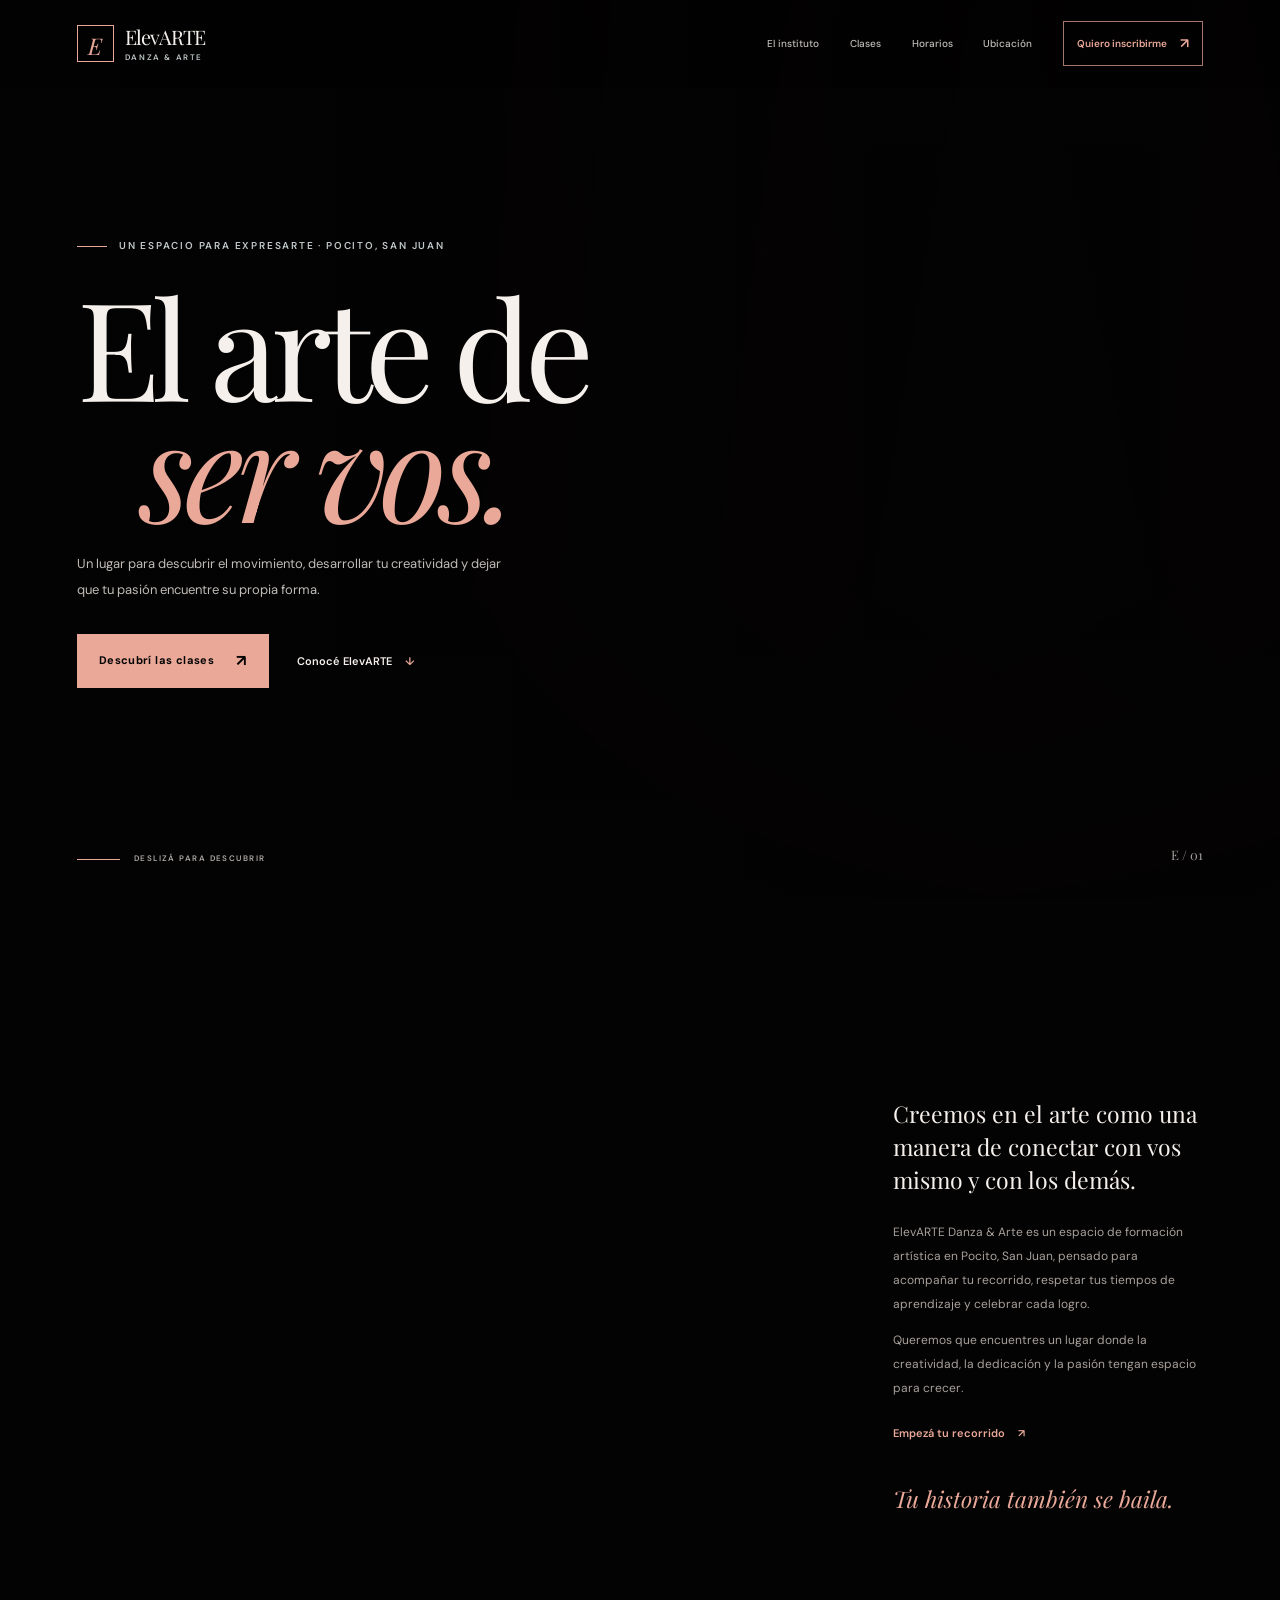
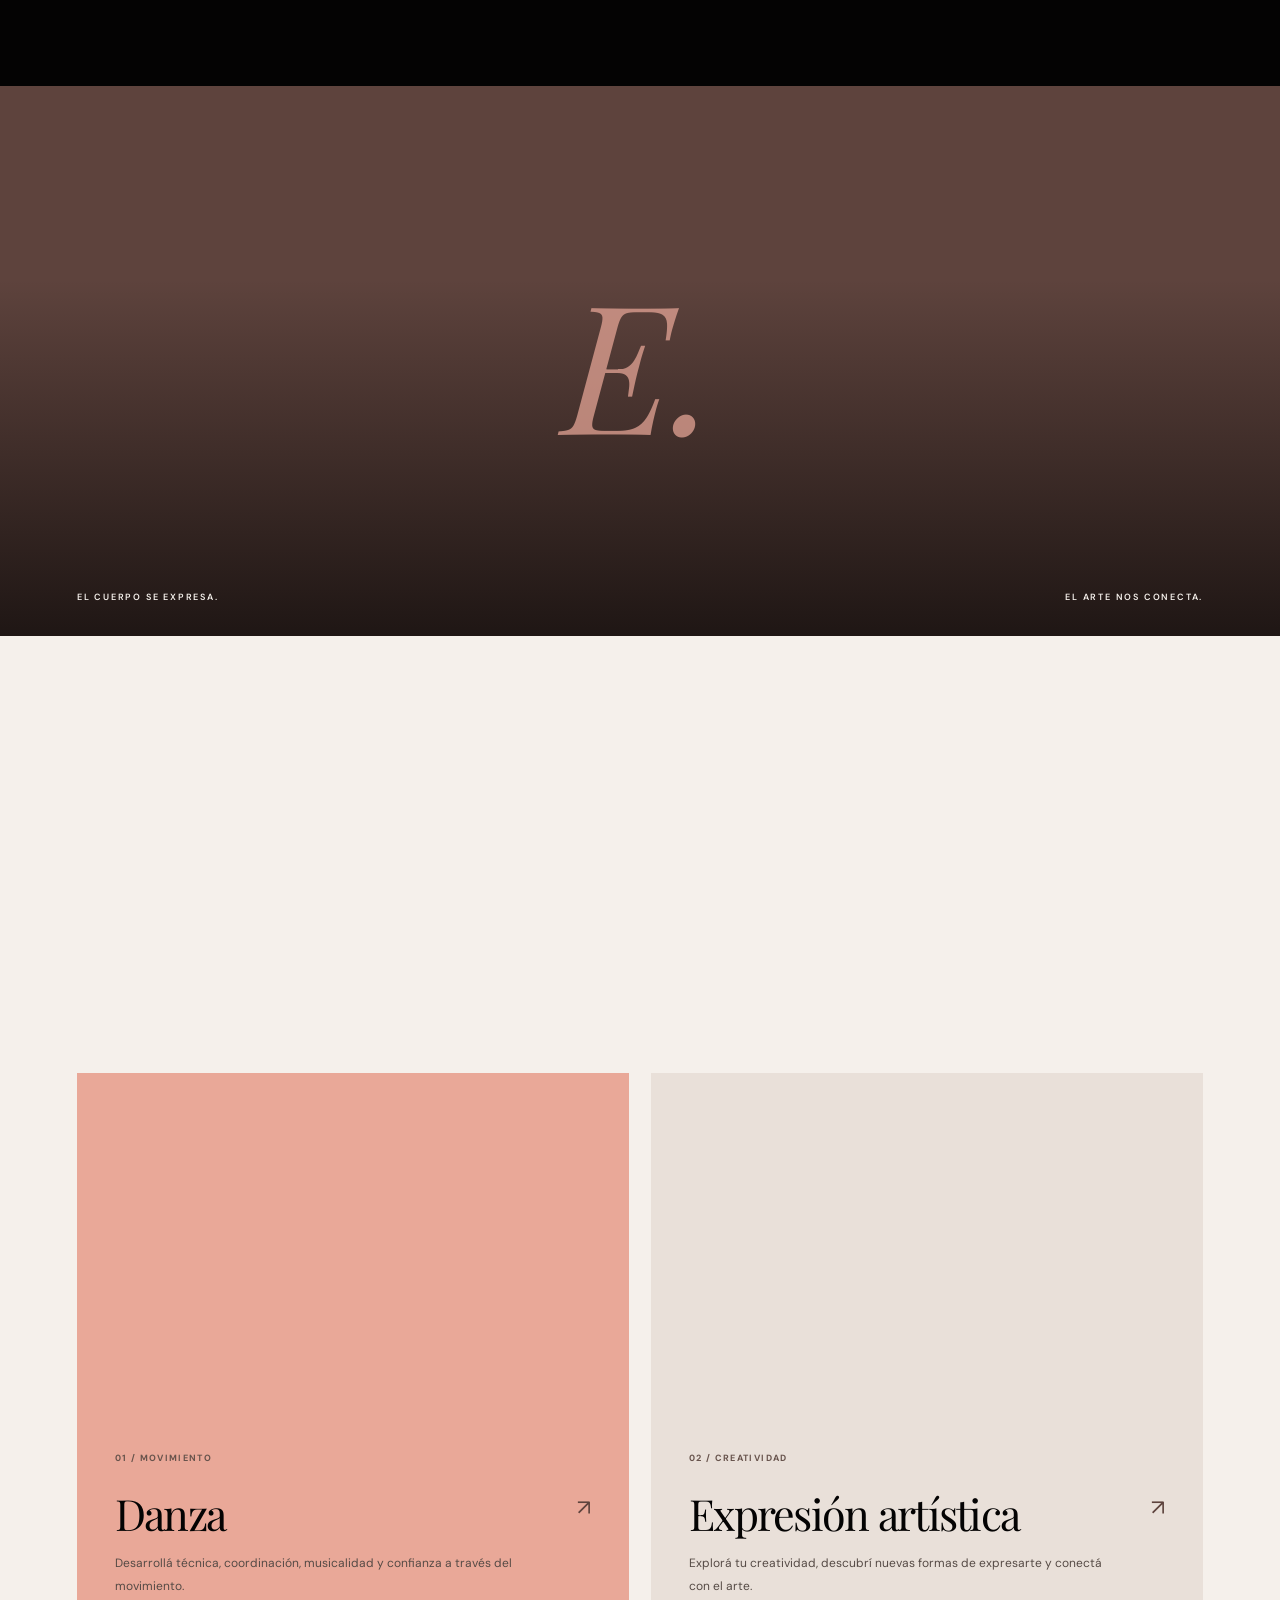
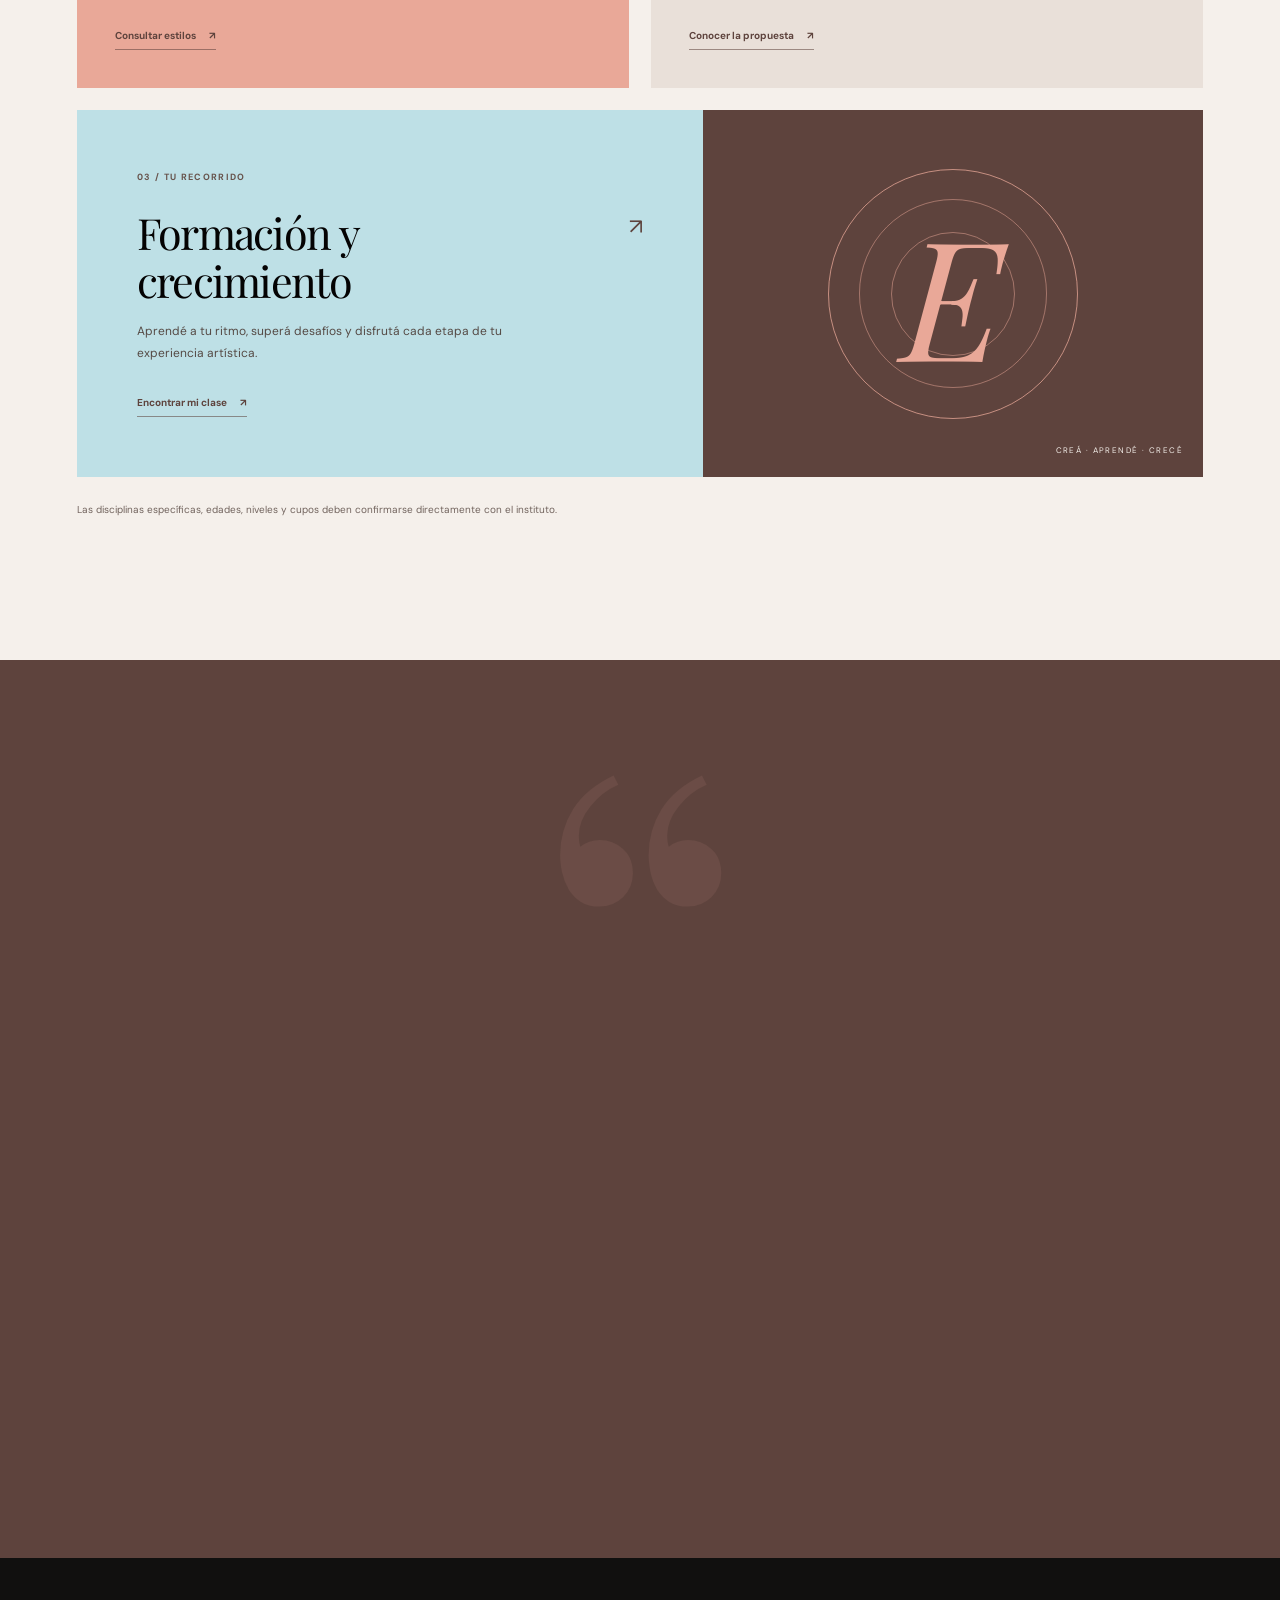
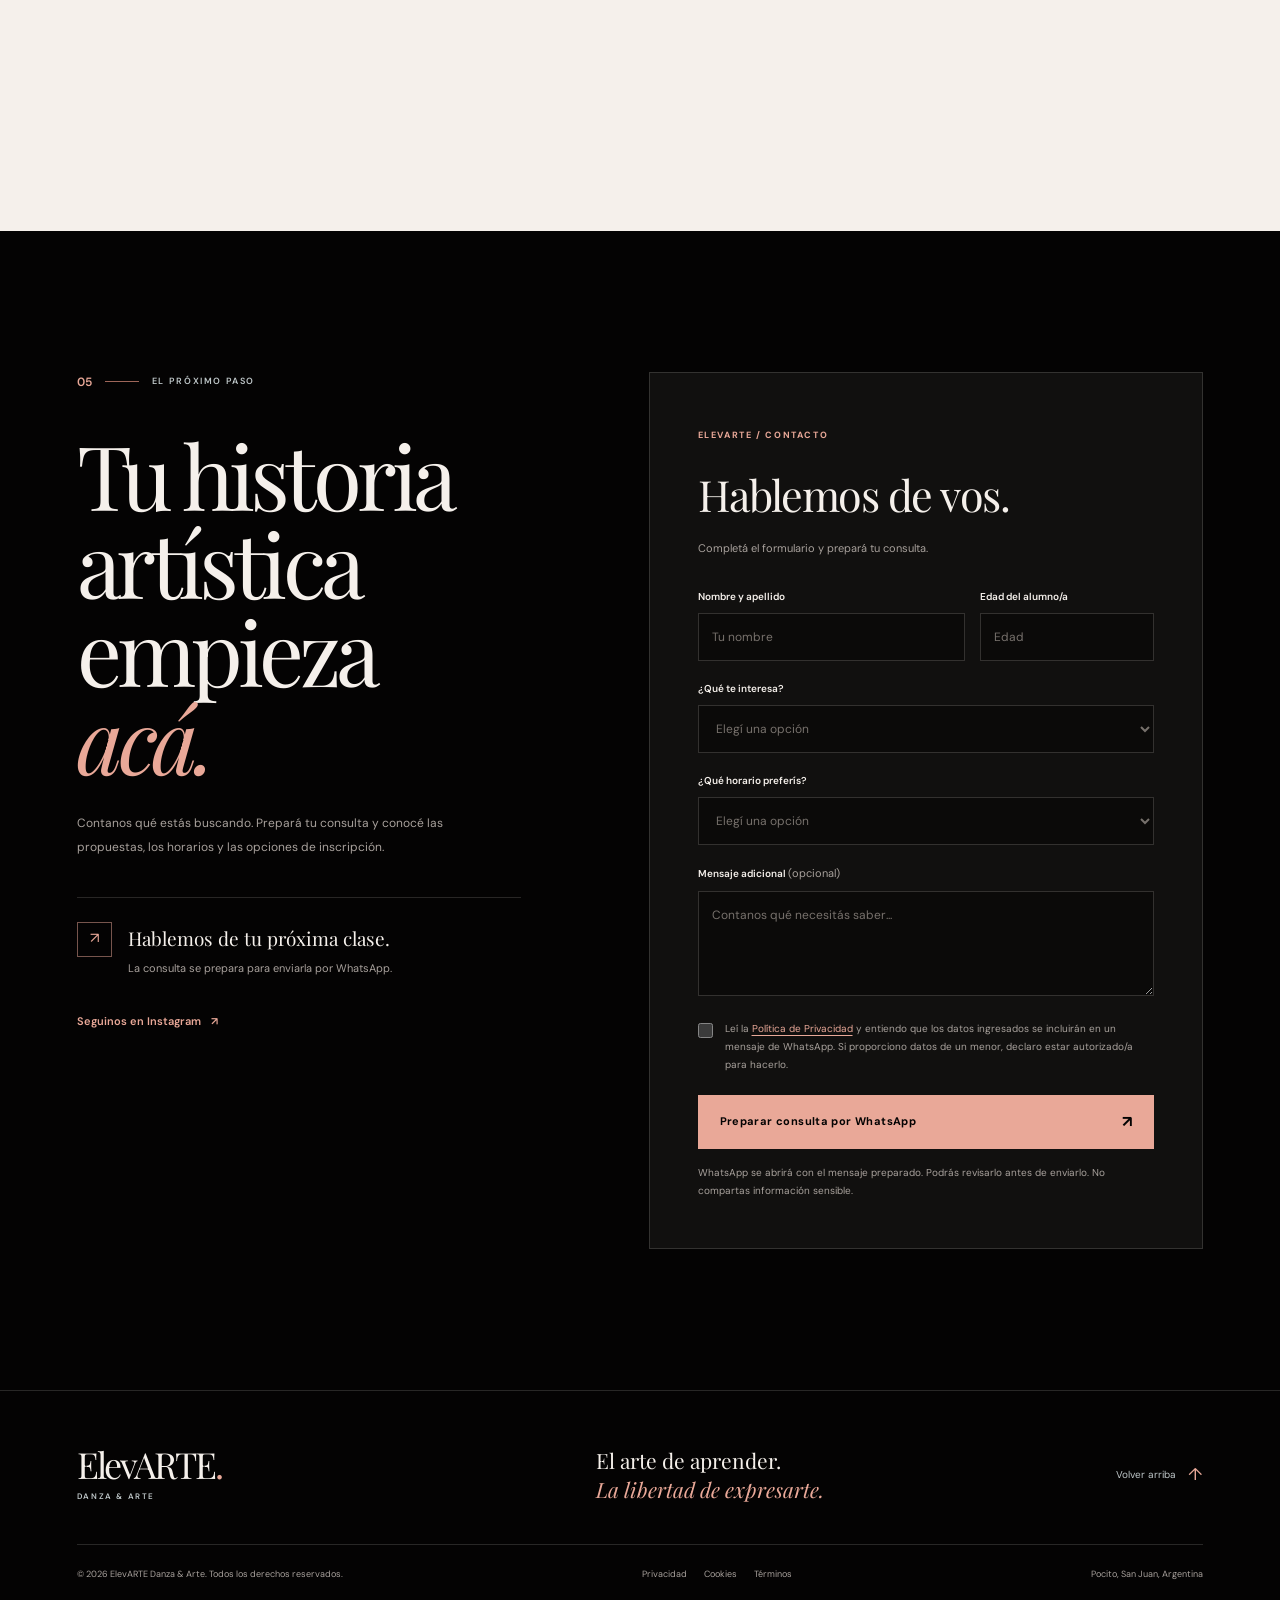
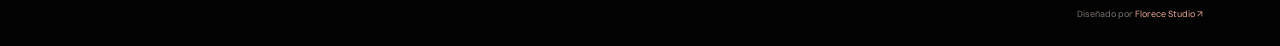
==== commit a0f5e953: "renovaciones" ====
--- a/index.html
+++ b/index.html
@@ -1,61 +1,53 @@
+
 <!doctype html>
 <html lang="es-AR">
   <head>
     <meta charset="UTF-8" />
     <meta name="viewport" content="width=device-width, initial-scale=1" />
-    <meta name="theme-color" content="#741628" />
-    <meta name="color-scheme" content="light" />
+    <meta name="theme-color" content="#040303" />
+    <meta name="color-scheme" content="dark" />
 
     <title>ElevARTE Danza &amp; Arte | Clases en Pocito, San Juan</title>
-
     <meta
       name="description"
-      content="Conocé ElevARTE Danza &amp; Arte en Pocito, San Juan. Descubrí nuestras propuestas de danza y formación artística. Consultá horarios e inscripciones."
+      content="Conocé ElevARTE Danza & Arte en Pocito, San Juan. Descubrí nuestras propuestas de danza y formación artística. Consultá horarios e inscripciones."
     />
-    <meta name="author" content="ElevARTE Danza &amp; Arte" />
+    <meta name="author" content="ElevARTE Danza & Arte" />
     <meta name="robots" content="index, follow, max-image-preview:large" />
     <meta name="referrer" content="strict-origin-when-cross-origin" />
 
     <link rel="canonical" href="https://elevarte-web-two.vercel.app/" />
-
-    <!-- Open Graph -->
+    <link rel="preconnect" href="https://fonts.googleapis.com" />
+    <link rel="preconnect" href="https://fonts.gstatic.com" crossorigin />
+    <link rel="preconnect" href="https://images.unsplash.com" />
+    <link
+      href="https://fonts.googleapis.com/css2?family=DM+Sans:wght@400;500;600;700&family=Playfair+Display:ital,wght@0,400;0,500;0,600;1,400;1,500&display=swap"
+      rel="stylesheet"
+    />
+    <link rel="stylesheet" href="style.css" />
+
     <meta property="og:type" content="website" />
     <meta property="og:locale" content="es_AR" />
-    <meta property="og:site_name" content="ElevARTE Danza &amp; Arte" />
+    <meta property="og:site_name" content="ElevARTE Danza & Arte" />
     <meta
       property="og:title"
-      content="ElevARTE Danza &amp; Arte | Tu pasión merece elevarse"
+      content="ElevARTE Danza & Arte | Tu pasión merece elevarse"
     />
     <meta
       property="og:description"
-      content="Descubrí las propuestas de danza y formación artística de ElevARTE en Pocito, San Juan. Consultá por clases e inscripciones."
+      content="Descubrí las propuestas de danza y formación artística de ElevARTE en Pocito, San Juan."
     />
     <meta property="og:url" content="https://elevarte-web-two.vercel.app/" />
-
-    <!-- Activar cuando exista una imagen real publicada -->
-    <!--
-    <meta
-      property="og:image"
-      content="https://elevarte-web-two.vercel.app/images/elevArte-social.jpg"
-    />
-    <meta
-      property="og:image:alt"
-      content="ElevARTE Danza & Arte, Pocito, San Juan"
-    />
-    -->
-
-    <!-- Twitter / X -->
     <meta name="twitter:card" content="summary_large_image" />
     <meta
       name="twitter:title"
-      content="ElevARTE Danza &amp; Arte | Pocito, San Juan"
+      content="ElevARTE Danza & Arte | Pocito, San Juan"
     />
     <meta
       name="twitter:description"
       content="Un espacio para aprender, crear y expresar tu pasión por el arte."
     />
 
-    <!-- SEO local y GEO: organización, sitio y página -->
     <script type="application/ld+json">
       {
         "@context": "https://schema.org",
@@ -111,11 +103,16 @@
   </head>
 
   <body>
-    <header>
+    <a class="skip-link" href="#contenido">Ir al contenido principal</a>
+
+    <div class="cursor-dot" aria-hidden="true"></div>
+    <div class="cursor-ring" aria-hidden="true"></div>
+
+    <header class="site-header" id="siteHeader">
       <div class="container nav">
         <a class="brand" href="#inicio" aria-label="ElevARTE, inicio">
           <span class="brand-mark" aria-hidden="true">E</span>
-          <span>
+          <span class="brand-text">
             ElevARTE
             <small>DANZA &amp; ARTE</small>
           </span>
@@ -126,444 +123,441 @@
           id="menuBtn"
           aria-label="Abrir menú"
           aria-expanded="false"
+          aria-controls="navLinks"
           type="button"
         >
-          ☰
+          <span></span>
+          <span></span>
         </button>
 
         <nav class="navlinks" id="navLinks" aria-label="Navegación principal">
           <a href="#nosotros">El instituto</a>
           <a href="#clases">Clases</a>
           <a href="#horarios">Horarios</a>
-          <a href="#experiencia">Nuestra esencia</a>
           <a href="#ubicacion">Ubicación</a>
-          <a href="#contacto" class="nav-cta">Quiero inscribirme</a>
+          <a href="#contacto" class="nav-cta">
+            <span>Quiero inscribirme</span>
+            <span aria-hidden="true">↗</span>
+          </a>
         </nav>
       </div>
     </header>
 
-    <main>
+    <main id="contenido">
       <!-- PORTADA -->
       <section class="hero" id="inicio">
-        <div class="container hero-grid">
-          <div class="hero-copy">
-            <span class="eyebrow">Un espacio para expresarte en Pocito</span>
+        <div class="hero-image" role="img" aria-label="Bailarina en una pose de danza artística"></div>
+        <div class="hero-overlay"></div>
+
+        <div class="container hero-content">
+          <div class="hero-copy reveal">
+            <span class="eyebrow">
+              <span class="eyebrow-line"></span>
+              UN ESPACIO PARA EXPRESARTE · POCITO, SAN JUAN
+            </span>
 
             <h1>
-              Tu pasión<br />
-              merece <em>elevarse.</em>
+              El arte de<br />
+              <em>ser vos.</em>
             </h1>
 
-            <p>
-              En ElevARTE Danza &amp; Arte, en Pocito, San Juan, encontrá un
-              espacio para descubrir la danza, desarrollar tu expresión y crecer
-              a través del arte.
+            <p class="hero-description">
+              Un lugar para descubrir el movimiento, desarrollar tu
+              creatividad y dejar que tu pasión encuentre su propia forma.
             </p>
 
             <div class="hero-actions">
-              <a class="btn" href="#clases">Conocé nuestras clases</a>
-              <a class="btn btn-outline" href="#nosotros">
-                Descubrí ElevARTE
+              <a class="btn btn-primary" href="#clases">
+                Descubrí las clases
+                <span aria-hidden="true">↗</span>
               </a>
-            </div>
-          </div>
-
-          <div class="hero-art" aria-label="ElevARTE, Danza y Arte">
-            <div class="orbit"></div>
-
-            <div class="hero-logo">
-              <span class="hero-logo-letter">E</span>
-              <span class="hero-logo-name">ElevARTE</span>
-              <span class="hero-logo-subtitle">DANZA &amp; ARTE</span>
-            </div>
-
-            <div class="floating-note">Danza · Arte · Expresión</div>
-          </div>
-        </div>
-      </section>
-
-      <!-- SOBRE NOSOTROS -->
-      <section class="section" id="nosotros">
-        <div class="container intro-grid">
-          <div class="intro-panel">
-            <span class="eyebrow">Más que aprender pasos</span>
-            <h2>Un lugar donde el arte cobra vida.</h2>
-
-            <p>
-              Creemos en el movimiento como una forma de comunicar, conectar y
-              crecer. Cada clase es una oportunidad para aprender, compartir y
-              animarte a más.
-            </p>
-          </div>
-
-          <div class="intro-copy">
-            <span class="eyebrow">Conocé nuestro espacio</span>
-            <h2>El arte de crecer siendo vos.</h2>
-
+              <a class="text-link" href="#nosotros">
+                Conocé ElevARTE <span aria-hidden="true">↓</span>
+              </a>
+            </div>
+          </div>
+
+          <div class="hero-side-note reveal">
+            <span class="side-note-number">01</span>
+            <span class="side-note-line"></span>
+            <span class="side-note-text">DANZA<br />EXPRESIÓN<br />ARTE</span>
+          </div>
+
+          <a class="hero-scroll" href="#nosotros" aria-label="Desplazarse a la siguiente sección">
+            <span class="scroll-line"></span>
+            <span>DESLIZÁ PARA DESCUBRIR</span>
+          </a>
+
+          <span class="hero-index">E / 01</span>
+        </div>
+      </section>
+
+      <!-- PRESENTACIÓN -->
+      <section class="intro-section section" id="nosotros">
+        <div class="container intro-layout">
+          <div class="section-index reveal">
+            <span>01</span>
+            <span class="index-rule"></span>
+            <span>EL INSTITUTO</span>
+          </div>
+
+          <div class="intro-heading reveal">
+            <p class="eyebrow">Bienvenidos a ElevARTE</p>
+            <h2>
+              El movimiento<br />
+              también es una<br />
+              forma de <em>hablar.</em>
+            </h2>
+          </div>
+
+          <div class="intro-copy reveal">
+            <p class="intro-lead">
+              Creemos en el arte como una manera de conectar con vos mismo y
+              con los demás.
+            </p>
             <p>
               ElevARTE Danza &amp; Arte es un espacio de formación artística en
-              Pocito, San Juan, pensado para acompañar tu recorrido artístico,
-              respetando los tiempos de aprendizaje y celebrando cada logro.
-            </p>
-
+              Pocito, San Juan, pensado para acompañar tu recorrido, respetar
+              tus tiempos de aprendizaje y celebrar cada logro.
+            </p>
             <p>
-              Queremos que te sientas parte de una comunidad donde la
-              dedicación, la creatividad y la pasión tienen lugar.
-            </p>
-
-            <div class="signature">Tu historia también se baila.</div>
-          </div>
-        </div>
+              Queremos que encuentres un lugar donde la creatividad, la
+              dedicación y la pasión tengan espacio para crecer.
+            </p>
+            <a class="text-link text-link-accent" href="#contacto">
+              Empezá tu recorrido <span aria-hidden="true">↗</span>
+            </a>
+            <span class="signature">Tu historia también se baila.</span>
+          </div>
+        </div>
+      </section>
+
+      <!-- IMAGEN EDITORIAL -->
+      <section class="image-break" aria-label="El arte del movimiento">
+        <div class="image-break-photo" role="img" aria-label="Detalle artístico de una práctica de danza"></div>
+        <div class="image-break-caption">
+          <span>EL CUERPO SE EXPRESA.</span>
+          <span>EL ARTE NOS CONECTA.</span>
+        </div>
+        <span class="image-break-mark" aria-hidden="true">E.</span>
       </section>
 
       <!-- CLASES -->
-      <section class="section classes" id="clases">
+      <section class="classes-section section" id="clases">
         <div class="container">
-          <div class="section-head">
-            <span class="eyebrow">Encontrá tu ritmo</span>
-            <h2>Clases para descubrir tu expresión</h2>
-
+          <div class="section-heading reveal">
+            <div class="section-index">
+              <span>02</span>
+              <span class="index-rule"></span>
+              <span>ENCONTRÁ TU RITMO</span>
+            </div>
+            <div class="heading-grid">
+              <h2>Explorá tu<br /><em>expresión.</em></h2>
+              <p>
+                Cada recorrido es distinto. Conocé nuestras propuestas y
+                consultanos para encontrar la actividad que mejor conecte con
+                vos.
+              </p>
+            </div>
+          </div>
+
+          <div class="class-grid">
+            <article class="class-card class-card-featured reveal">
+              <div class="class-card-image dance-image" role="img" aria-label="Imagen de una práctica de danza"></div>
+              <div class="class-card-content">
+                <span class="class-number">01 / MOVIMIENTO</span>
+                <div class="class-card-title">
+                  <h3>Danza</h3>
+                  <span class="class-symbol" aria-hidden="true">↗</span>
+                </div>
+                <p>
+                  Desarrollá técnica, coordinación, musicalidad y confianza a
+                  través del movimiento.
+                </p>
+                <a href="#contacto" class="card-link" data-activity="Danza">
+                  Consultar estilos <span aria-hidden="true">↗</span>
+                </a>
+              </div>
+            </article>
+
+            <article class="class-card reveal">
+              <div class="class-card-image expression-image" role="img" aria-label="Imagen de una experiencia creativa"></div>
+              <div class="class-card-content">
+                <span class="class-number">02 / CREATIVIDAD</span>
+                <div class="class-card-title">
+                  <h3>Expresión artística</h3>
+                  <span class="class-symbol" aria-hidden="true">↗</span>
+                </div>
+                <p>
+                  Explorá tu creatividad, descubrí nuevas formas de expresarte
+                  y conectá con el arte.
+                </p>
+                <a href="#contacto" class="card-link" data-activity="Expresión artística">
+                  Conocer la propuesta <span aria-hidden="true">↗</span>
+                </a>
+              </div>
+            </article>
+
+            <article class="class-card class-card-wide reveal">
+              <div class="class-card-content">
+                <span class="class-number">03 / TU RECORRIDO</span>
+                <div class="class-card-title">
+                  <h3>Formación y crecimiento</h3>
+                  <span class="class-symbol" aria-hidden="true">↗</span>
+                </div>
+                <p>
+                  Aprendé a tu ritmo, superá desafíos y disfrutá cada etapa de
+                  tu experiencia artística.
+                </p>
+                <a href="#contacto" class="card-link" data-activity="Formación y crecimiento">
+                  Encontrar mi clase <span aria-hidden="true">↗</span>
+                </a>
+              </div>
+              <div class="wide-card-art" aria-hidden="true">
+                <span class="wide-art-circle"></span>
+                <span class="wide-art-letter">E</span>
+                <span class="wide-art-caption">CREÁ · APRENDÉ · CRECÉ</span>
+              </div>
+            </article>
+          </div>
+
+          <p class="section-disclaimer">
+            Las disciplinas específicas, edades, niveles y cupos deben
+            confirmarse directamente con el instituto.
+          </p>
+        </div>
+      </section>
+
+      <!-- ESENCIA -->
+      <section class="quote-section" id="experiencia">
+        <div class="quote-decoration" aria-hidden="true">“</div>
+        <div class="container quote-inner reveal">
+          <p class="eyebrow">La esencia de ElevARTE</p>
+          <blockquote>
+            Cuando el cuerpo se mueve y el corazón se expresa,
+            <em>el arte nos transforma.</em>
+          </blockquote>
+          <span class="quote-line"></span>
+          <p class="quote-caption">UN ESPACIO PARA APRENDER, CREAR Y CRECER.</p>
+        </div>
+      </section>
+
+      <!-- HORARIOS -->
+      <section class="schedule-section section" id="horarios">
+        <div class="container schedule-layout">
+          <div class="schedule-intro reveal">
+            <div class="section-index">
+              <span>03</span>
+              <span class="index-rule"></span>
+              <span>ORGANIZÁ TU SEMANA</span>
+            </div>
+            <h2>Un lugar para<br />hacerle espacio<br />a tu <em>pasión.</em></h2>
             <p>
-              Explorá las propuestas del instituto y encontrá la actividad que
-              mejor conecte con vos.
-            </p>
-          </div>
-
-          <div class="cards">
-            <article class="class-card">
-              <div class="class-icon" aria-hidden="true">✧</div>
-              <h3>Danza</h3>
-
-              <p>
-                Desarrollá técnica, coordinación, musicalidad y confianza a
-                través del movimiento.
-              </p>
-
-              <a class="learn" href="#contacto">
-                Consultar estilos <span aria-hidden="true">↗</span>
-              </a>
-            </article>
-
-            <article class="class-card">
-              <div class="class-icon" aria-hidden="true">❋</div>
-              <h3>Expresión artística</h3>
-
-              <p>
-                Un espacio para explorar tu creatividad, expresarte y conectar
-                con el arte.
-              </p>
-
-              <a class="learn" href="#contacto">
-                Conocer la propuesta <span aria-hidden="true">↗</span>
-              </a>
-            </article>
-
-            <article class="class-card">
-              <div class="class-icon" aria-hidden="true">✦</div>
-              <h3>Formación y crecimiento</h3>
-
-              <p>
-                Aprendé a tu ritmo, superá desafíos y disfrutá el proceso junto
-                a otros.
-              </p>
-
-              <a class="learn" href="#contacto">
-                Encontrar mi clase <span aria-hidden="true">↗</span>
-              </a>
-            </article>
-          </div>
-
-          <p class="section-disclaimer">
-            Las disciplinas, edades, niveles y horarios deben confirmarse con el
-            instituto.
-          </p>
-        </div>
-      </section>
-
-      <!-- HORARIOS -->
-      <section class="section schedule" id="horarios">
-        <div class="container">
-          <div class="section-head">
-            <span class="eyebrow">Organizá tu semana</span>
-            <h2>Encontrá un horario para vos</h2>
-
-            <p>
-              Los días y horarios dependen de la disciplina y del grupo.
-              Consultanos para confirmar los turnos disponibles antes de
-              inscribirte.
-            </p>
-          </div>
-
-          <div class="schedule-grid">
-            <article class="schedule-card">
-              <span class="schedule-icon" aria-hidden="true">☼</span>
-
+              Los días y horarios dependen de la actividad y del grupo.
+              Contanos qué disponibilidad tenés para consultar las opciones
+              vigentes.
+            </p>
+            <a class="btn btn-primary" href="#contacto">
+              Consultar horarios <span aria-hidden="true">↗</span>
+            </a>
+          </div>
+
+          <div class="schedule-list reveal">
+            <article class="schedule-item">
+              <span class="schedule-time">01</span>
               <div>
                 <h3>Turnos por la mañana</h3>
-                <p>
-                  Consultá si hay grupos disponibles en el horario que
-                  necesitás.
-                </p>
-              </div>
-
-              <a href="#contacto" class="learn"> Consultar disponibilidad ↗ </a>
+                <p>Consultá disponibilidad para tu actividad.</p>
+              </div>
+              <a href="#contacto" aria-label="Consultar turnos por la mañana">↗</a>
             </article>
 
-            <article class="schedule-card">
-              <span class="schedule-icon" aria-hidden="true">◷</span>
-
+            <article class="schedule-item">
+              <span class="schedule-time">02</span>
               <div>
                 <h3>Turnos por la tarde</h3>
-                <p>
-                  Contanos tu disponibilidad y la actividad que te interesa.
-                </p>
-              </div>
-
-              <a href="#contacto" class="learn"> Consultar disponibilidad ↗ </a>
+                <p>Contanos qué días te quedan cómodos.</p>
+              </div>
+              <a href="#contacto" aria-label="Consultar turnos por la tarde">↗</a>
             </article>
 
-            <article class="schedule-card">
-              <span class="schedule-icon" aria-hidden="true">☾</span>
-
+            <article class="schedule-item">
+              <span class="schedule-time">03</span>
               <div>
                 <h3>Otros horarios</h3>
-                <p>
-                  Escribinos para conocer las opciones vigentes y los cupos.
-                </p>
-              </div>
-
-              <a href="#contacto" class="learn"> Consultar disponibilidad ↗ </a>
+                <p>Preguntá por las opciones disponibles.</p>
+              </div>
+              <a href="#contacto" aria-label="Consultar otros horarios">↗</a>
             </article>
-          </div>
-
-          <p class="schedule-note">
-            Los horarios oficiales deben ser confirmados por ElevARTE.
-          </p>
-        </div>
-      </section>
-
-      <!-- ESENCIA -->
-      <section class="quote" id="experiencia">
-        <div class="container">
-          <span class="eyebrow">La esencia de ElevARTE</span>
-
-          <blockquote>
-            “Cuando el cuerpo se mueve y el corazón se expresa, el arte nos
-            transforma.”
-          </blockquote>
-
-          <p>Un espacio para aprender, crear y elevar tu pasión.</p>
-        </div>
-      </section>
-
-      <!-- PROCESO DE INSCRIPCIÓN -->
-      <section class="section" id="inscripcion">
-        <div class="container">
-          <div class="section-head">
-            <span class="eyebrow">Tu próximo paso</span>
-            <h2>Empezar es más simple de lo que pensás</h2>
-
+
+            <p class="schedule-note">
+              Estos son momentos de consulta, no un cronograma oficial de
+              clases. Los horarios deben confirmarse con ElevARTE.
+            </p>
+          </div>
+        </div>
+      </section>
+
+      <!-- UBICACIÓN -->
+      <section class="location-section section" id="ubicacion">
+        <div class="container location-layout">
+          <div class="location-copy reveal">
+            <div class="section-index">
+              <span>04</span>
+              <span class="index-rule"></span>
+              <span>ENCONTRANOS</span>
+            </div>
+            <p class="eyebrow">Pocito · San Juan · Argentina</p>
+            <h2>Un espacio para<br />encontrarte con<br /><em>el arte.</em></h2>
             <p>
-              Te acompañamos para que encuentres la propuesta ideal para vos.
-            </p>
-          </div>
-
-          <div class="steps">
-            <article class="step">
-              <div class="step-number">01</div>
-              <h3>Escribinos</h3>
-              <p>Contanos qué te interesa y para quién sería la clase.</p>
-            </article>
-
-            <article class="step">
-              <div class="step-number">02</div>
-              <h3>Conocé las opciones</h3>
-              <p>
-                Consultá disciplinas, edades, niveles, horarios y aranceles.
-              </p>
-            </article>
-
-            <article class="step">
-              <div class="step-number">03</div>
-              <h3>Animate a empezar</h3>
-              <p>
-                Elegí tu propuesta y empezá a vivir tu experiencia en ElevARTE.
-              </p>
-            </article>
-          </div>
-        </div>
-      </section>
-
-      <!-- UBICACIÓN LOCAL: SEO Y GEO -->
-      <section class="section local-info" id="ubicacion">
-        <div class="container">
-          <div class="section-head">
-            <span class="eyebrow">Estamos en San Juan</span>
-            <h2>Danza y arte en Pocito</h2>
-
+              Visitá ElevARTE Danza &amp; Arte en Pocito. Consultanos por las
+              propuestas disponibles, los horarios y el proceso de inscripción.
+            </p>
+
+            <div class="address-block">
+              <span class="address-label">DIRECCIÓN</span>
+              <address>Maurin 871 Este<br />Pocito, San Juan, Argentina</address>
+            </div>
+
+            <a
+              class="btn btn-primary"
+              href="https://www.google.com/maps/search/?api=1&amp;query=Maurin%20871%20Este%2C%20Pocito%2C%20San%20Juan%2C%20Argentina"
+              target="_blank"
+              rel="noopener noreferrer"
+            >
+              Abrir Google Maps <span aria-hidden="true">↗</span>
+            </a>
+          </div>
+
+          <a
+            class="location-visual reveal"
+            href="https://www.google.com/maps/search/?api=1&amp;query=Maurin%20871%20Este%2C%20Pocito%2C%20San%20Juan%2C%20Argentina"
+            target="_blank"
+            rel="noopener noreferrer"
+            aria-label="Buscar ElevARTE en Google Maps"
+          >
+            <div class="location-visual-top">
+              <span>ELEVARTE DANZA &amp; ARTE</span>
+              <span aria-hidden="true">↗</span>
+            </div>
+            <div class="location-pin" aria-hidden="true">
+              <span> E </span>
+            </div>
+            <div class="location-visual-bottom">
+              <span>MAURIN 871 ESTE</span>
+              <span>POCITO, SAN JUAN</span>
+            </div>
+          </a>
+        </div>
+      </section>
+
+      <!-- INSCRIPCIONES Y CONTACTO -->
+      <section class="contact-section section" id="contacto">
+        <div class="container contact-layout">
+          <div class="contact-copy reveal">
+            <div class="section-index">
+              <span>05</span>
+              <span class="index-rule"></span>
+              <span>EL PRÓXIMO PASO</span>
+            </div>
+
+            <h2>Tu historia<br />artística empieza<br /><em>acá.</em></h2>
             <p>
-              ElevARTE Danza &amp; Arte es un espacio de formación artística
-              ubicado en Pocito, San Juan, Argentina. Contactanos para conocer
-              las propuestas disponibles, consultar horarios y recibir
-              información sobre inscripciones.
-            </p>
-          </div>
-
-          <div class="local-info-content">
-            <article>
-              <h3>Nuestra ubicación</h3>
-              <p>Maurin 871 Este, Pocito, San Juan, Argentina.</p>
-
-              <a
-                href="https://www.google.com/maps/search/?api=1&amp;query=Maurin%20871%20Este%2C%20Pocito%2C%20San%20Juan%2C%20Argentina"
-                target="_blank"
-                rel="noopener noreferrer"
-              >
-                Consultar ubicación en Google Maps ↗
-              </a>
-            </article>
-
-            <article>
-              <h3>Conocé las propuestas</h3>
-              <p>
-                Explorá las opciones de danza y expresión artística. Consultá
-                las disciplinas, edades y niveles disponibles.
-              </p>
-
-              <a href="#clases">Conocer las clases</a>
-            </article>
-
-            <article>
-              <h3>Consultas e inscripciones</h3>
-              <p>
-                Solicitá información sobre horarios, cupos, aranceles y
-                requisitos de inscripción.
-              </p>
-
-              <a href="#contacto">Contactar al instituto</a>
-            </article>
-          </div>
-        </div>
-      </section>
-
-      <!-- CONTACTO -->
-      <section class="section contact" id="contacto">
-        <div class="container contact-grid">
-          <div class="contact-copy">
-            <span class="eyebrow">Estamos para ayudarte</span>
-            <h2>Tu próxima etapa empieza acá.</h2>
-
-            <p>
-              Completá tus datos para preparar una consulta sobre clases,
-              horarios, edades, niveles y proceso de inscripción.
-            </p>
-
-            <div class="contact-details">
-              <div class="detail">
-                <span aria-hidden="true">✉</span>
-                <div>
-                  <strong>Consultas e inscripciones</strong>
-                  <span>
-                    Te orientamos para encontrar la propuesta adecuada.
-                  </span>
+              Contanos qué estás buscando. Prepará tu consulta y conocé las
+              propuestas, los horarios y las opciones de inscripción.
+            </p>
+
+            <div class="contact-note">
+              <span class="contact-note-icon" aria-hidden="true">↗</span>
+              <div>
+                <strong>Hablemos de tu próxima clase.</strong>
+                <p>La consulta se prepara para enviarla por WhatsApp.</p>
+              </div>
+            </div>
+
+            <a
+              class="contact-instagram"
+              href="https://www.instagram.com/elevarte.danzayarte/"
+              target="_blank"
+              rel="noopener noreferrer"
+            >
+              Seguinos en Instagram <span aria-hidden="true">↗</span>
+            </a>
+          </div>
+
+          <div class="contact-card reveal">
+            <div class="form-heading">
+              <span class="form-kicker">ELEVARTE / CONTACTO</span>
+              <h3>Hablemos de vos.</h3>
+              <p>Completá el formulario y prepará tu consulta.</p>
+            </div>
+
+            <form id="enrollmentForm">
+              <div class="form-row">
+                <div class="form-field">
+                  <label for="nombre">Nombre y apellido</label>
+                  <input
+                    id="nombre"
+                    name="nombre"
+                    type="text"
+                    autocomplete="name"
+                    placeholder="Tu nombre"
+                    maxlength="100"
+                    required
+                  />
                 </div>
-              </div>
-
-              <div class="detail">
-                <span aria-hidden="true">⌖</span>
-                <div>
-                  <strong>Ubicación del instituto</strong>
-                  <span> Maurin 871 Este, Pocito, San Juan, Argentina. </span>
-                  <a
-                    href="https://www.google.com/maps/search/?api=1&amp;query=Maurin%20871%20Este%2C%20Pocito%2C%20San%20Juan%2C%20Argentina"
-                    target="_blank"
-                    rel="noopener noreferrer"
-                  >
-                    Ver en Google Maps ↗
-                  </a>
+
+                <div class="form-field">
+                  <label for="edad">Edad del alumno/a</label>
+                  <input
+                    id="edad"
+                    name="edad"
+                    type="number"
+                    min="1"
+                    max="110"
+                    inputmode="numeric"
+                    placeholder="Edad"
+                    required
+                  />
                 </div>
               </div>
 
-              <div class="detail">
-                <span aria-hidden="true">◷</span>
-                <div>
-                  <strong>Horarios y cupos</strong>
-                  <span> Se confirman por mensaje según la actividad. </span>
-                </div>
-              </div>
-            </div>
-          </div>
-
-          <div class="contact-card">
-            <h3>Quiero consultar o inscribirme</h3>
-
-            <p>Completá este formulario para preparar tu consulta.</p>
-
-            <form id="enrollmentForm">
-              <label for="nombre">Nombre y apellido</label>
-              <input
-                id="nombre"
-                name="nombre"
-                type="text"
-                autocomplete="name"
-                placeholder="Tu nombre"
-                required
-              />
-
-              <label for="edad">Edad del alumno/a</label>
-              <input
-                id="edad"
-                name="edad"
-                type="number"
-                min="1"
-                max="110"
-                placeholder="Edad"
-                required
-              />
-
-              <label for="actividad">¿Qué te interesa?</label>
-              <select id="actividad" name="actividad" required>
-                <option value="" selected disabled>Elegí una opción</option>
-                <option value="Danza">Danza</option>
-                <option value="Expresión artística">Expresión artística</option>
-                <option value="Formación y crecimiento">
-                  Formación y crecimiento
-                </option>
-                <option value="Todas las propuestas">
-                  Quiero conocer todas las propuestas
-                </option>
-              </select>
-
-              <label for="turno">¿Qué horario preferís?</label>
-              <select id="turno" name="turno" required>
-                <option value="" selected disabled>Elegí una opción</option>
-                <option value="Mañana">Mañana</option>
-                <option value="Tarde">Tarde</option>
-                <option value="Noche">Noche</option>
-                <option value="Tengo flexibilidad">Tengo flexibilidad</option>
-              </select>
-
-              <label for="consulta">
-                Mensaje adicional
-                <span class="optional">(opcional)</span>
-              </label>
-
-              <textarea
-                id="consulta"
-                name="consulta"
-                rows="3"
-                placeholder="Por ejemplo: experiencia previa o días disponibles"
-              ></textarea>
+              <div class="form-field">
+                <label for="actividad">¿Qué te interesa?</label>
+                <select id="actividad" name="actividad" required>
+                  <option value="" selected disabled>Elegí una opción</option>
+                  <option value="Danza">Danza</option>
+                  <option value="Expresión artística">Expresión artística</option>
+                  <option value="Formación y crecimiento">Formación y crecimiento</option>
+                  <option value="Todas las propuestas">Quiero conocer todas las propuestas</option>
+                </select>
+              </div>
+
+              <div class="form-field">
+                <label for="turno">¿Qué horario preferís?</label>
+                <select id="turno" name="turno" required>
+                  <option value="" selected disabled>Elegí una opción</option>
+                  <option value="Mañana">Mañana</option>
+                  <option value="Tarde">Tarde</option>
+                  <option value="Noche">Noche</option>
+                  <option value="Tengo flexibilidad">Tengo flexibilidad</option>
+                </select>
+              </div>
+
+              <div class="form-field">
+                <label for="consulta">
+                  Mensaje adicional <span class="optional">(opcional)</span>
+                </label>
+                <textarea
+                  id="consulta"
+                  name="consulta"
+                  rows="3"
+                  maxlength="1000"
+                  placeholder="Contanos qué necesitás saber..."
+                ></textarea>
+              </div>
 
               <div class="privacy-notice">
-                <p>
-                  <strong>Tu privacidad importa.</strong>
-                  Los datos que completes se incluirán en un mensaje de WhatsApp
-                  para responder tu consulta sobre clases e inscripciones. Podés
-                  revisar el mensaje antes de enviarlo. No envíes información
-                  sensible ni datos que no sean necesarios.
-                </p>
-
                 <label class="privacy-consent" for="privacyConsent">
                   <input
                     id="privacyConsent"
@@ -573,90 +567,75 @@
                   />
                   <span>
                     Leí la
-                    <a
-                      href="privacidad.html"
-                      target="_blank"
-                      rel="noopener noreferrer"
-                    >
-                      Política de Privacidad
-                    </a>
-                    y entiendo cómo se utilizarán los datos que proporciono. Si
-                    la consulta incluye datos de un menor, declaro estar
-                    autorizado/a para proporcionarlos.
+                    <a href="privacidad.html" target="_blank" rel="noopener noreferrer">Política de Privacidad</a>
+                    y entiendo que los datos ingresados se incluirán en un
+                    mensaje de WhatsApp. Si proporciono datos de un menor,
+                    declaro estar autorizado/a para hacerlo.
                   </span>
                 </label>
               </div>
 
-              <button class="btn form-submit" type="submit">
-                Consulta por WhatsApp ↗
+              <button class="btn btn-primary form-submit" type="submit">
+                Preparar consulta por WhatsApp
+                <span aria-hidden="true">↗</span>
               </button>
 
-              <p class="note">
-                Al continuar, se abrirá WhatsApp con el mensaje preparado. El
-                envío se realiza desde WhatsApp cuando confirmás la acción.
+              <p class="form-status" id="formStatus" role="status" aria-live="polite"></p>
+
+              <p class="form-note">
+                WhatsApp se abrirá con el mensaje preparado. Podrás revisarlo
+                antes de enviarlo. No compartas información sensible.
               </p>
             </form>
-
-            <div class="social-row">
-              <a
-                id="instagramLink"
-                href="https://www.instagram.com/elevarte.danzayarte/"
-                target="_blank"
-                rel="noopener noreferrer"
-                aria-label="Seguir a ElevARTE Danza y Arte en Instagram"
-              >
-                Instagram ↗
-              </a>
-
-              <span aria-hidden="true">·</span>
-              <a href="#clases">Ver clases ↑</a>
-            </div>
           </div>
         </div>
       </section>
     </main>
 
     <footer class="site-footer">
-      <div class="container footer-inner">
-        <a class="footer-brand" href="#inicio" aria-label="ElevARTE, inicio">
-          <span class="footer-brand-name">
-            ElevARTE<span class="footer-brand-dot">.</span>
-          </span>
-          <small>DANZA &amp; ARTE</small>
-        </a>
-
-        <p class="footer-copyright">
-          © <span id="year"></span> ElevARTE Danza &amp; Arte. Todos los
-          derechos reservados.
-        </p>
-
-        <nav class="legal-links" aria-label="Información legal">
-          <a href="privacidad.html">Privacidad</a>
-          <a href="cookies.html">Cookies</a>
-          <a href="terminos.html">Términos y condiciones</a>
-        </nav>
-
-        <a class="backtop" href="#inicio">
-          Volver arriba <span aria-hidden="true">↑</span>
-        </a>
+      <div class="container">
+        <div class="footer-main">
+          <a class="footer-brand" href="#inicio" aria-label="ElevARTE, inicio">
+            <span class="footer-brand-name">ElevARTE<span>.</span></span>
+            <small>DANZA &amp; ARTE</small>
+          </a>
+
+          <p class="footer-message">
+            El arte de aprender.<br /><em>La libertad de expresarte.</em>
+          </p>
+
+          <a class="backtop" href="#inicio">
+            Volver arriba <span aria-hidden="true">↑</span>
+          </a>
+        </div>
 
         <div class="footer-bottom">
+          <p class="footer-copyright">
+            © <span id="year"></span> ElevARTE Danza &amp; Arte.
+            Todos los derechos reservados.
+          </p>
+
+          <nav class="legal-links" aria-label="Información legal">
+            <a href="privacidad.html">Privacidad</a>
+            <a href="cookies.html">Cookies</a>
+            <a href="terminos.html">Términos</a>
+          </nav>
+
           <p class="footer-location">Pocito, San Juan, Argentina</p>
-
-          <p class="footer-credit">
-            Desarrollado por
-            <a
-              href="https://www.instagram.com/florecestudio.ar?utm_source=ig_web_button_share_sheet&rpxt=ZDNlZDc0MzIxNw=="
-              target="_blank"
-              rel="noopener noreferrer"
-              aria-label="Visitar Instagram de Florece Studio"
-              >@florecestudio.ar <span aria-hidden="true">↗</span></a
-            >
-          </p>
+        </div>
+
+        <div class="footer-credit">
+          Diseñado por
+          <a
+            href="https://www.instagram.com/florecestudio.ar/"
+            target="_blank"
+            rel="noopener noreferrer"
+            aria-label="Visitar Instagram de Florece Studio"
+          >Florece Studio ↗</a>
         </div>
       </div>
     </footer>
-    <link rel="stylesheet" href="style.css" />
+
     <script src="script.js" defer></script>
   </body>
 </html>
--- a/style.css
+++ b/style.css
@@ -1,31 +1,33 @@
 
-/* ==========================================================
-   ELEV ARTE — VINTAGE EDITORIAL MODERNO
-   Identidad: bordó, crema, tinta y dorado envejecido
-   ========================================================== */
-
-@import url('https://fonts.googleapis.com/css2?family=DM+Sans:wght@400;500;600;700&family=Playfair+Display:ital,wght@0,400;0,500;0,600;0,700;1,400;1,500&display=swap');
+/* =========================================
+   ELEV ARTE — IDENTIDAD VISUAL
+   ========================================= */
 
 :root {
-  --wine: #741628;
-  --wine-dark: #4b0c19;
-  --wine-light: #8e3b4b;
-  --cream: #fbf9df;
-  --paper: #fffef7;
-  --gold: #c9b98c;
-  --gold-light: #e5d8b5;
-  --ink: #292426;
-  --muted: #766e70;
-  --line: #e7dfd3;
-
+  --ink: #040303;
+  --ink-soft: #11100f;
+  --ink-card: #171514;
+  --salmon: #e9a898;
+  --blue: #bee0e6;
+  --brown: #5e433d;
+  --brown-mid: #9e6659;
+  --rose: #bc877a;
+  --gray: #bfc7c9;
+  --cream: #f5f0eb;
+  --muted: #a8a19c;
+  --line: rgba(245, 240, 235, 0.15);
+
+  --font-body: "DM Sans", sans-serif;
   --font-display: "Playfair Display", Georgia, serif;
-  --font-body: "DM Sans", Arial, sans-serif;
-
-  --container: 1160px;
-  --header-height: 84px;
-  --ease: cubic-bezier(.22, 1, .36, 1);
-  --shadow: 0 18px 55px rgba(55, 18, 27, .09);
-}
+
+  --container: 1240px;
+  --page-gutter: clamp(22px, 6vw, 88px);
+  --header-height: 88px;
+
+  --ease: cubic-bezier(0.22, 1, 0.36, 1);
+}
+
+/* RESET */
 
 * {
   box-sizing: border-box;
@@ -34,46 +36,39 @@
 html {
   scroll-behavior: smooth;
   scroll-padding-top: calc(var(--header-height) + 18px);
+  background: var(--ink);
 }
 
 body {
   margin: 0;
-  background: var(--paper);
-  color: var(--ink);
+  color: var(--cream);
+  background: var(--ink);
   font-family: var(--font-body);
-  font-size: 16px;
+  font-size: 15px;
   line-height: 1.7;
   -webkit-font-smoothing: antialiased;
-  text-rendering: optimizeLegibility;
+  overflow-x: clip;
 }
 
 body.menu-open {
   overflow: hidden;
 }
 
-body,
+img {
+  display: block;
+  max-width: 100%;
+}
+
+a {
+  color: inherit;
+  text-decoration: none;
+}
+
 button,
 input,
 select,
 textarea {
-  font-family: var(--font-body);
-}
-
-button,
-input,
-select,
-textarea {
-  font-size: inherit;
-}
-
-img {
-  display: block;
-  max-width: 100%;
-}
-
-a {
-  color: inherit;
-  text-decoration: none;
+  font: inherit;
 }
 
 button,
@@ -84,42 +79,45 @@
   -webkit-tap-highlight-color: transparent;
 }
 
-button:focus-visible,
-a:focus-visible,
-input:focus-visible,
-select:focus-visible,
-textarea:focus-visible {
-  outline: 3px solid var(--gold);
-  outline-offset: 4px;
+button {
+  color: inherit;
 }
 
 ::selection {
-  background: var(--wine);
-  color: var(--cream);
+  color: var(--ink);
+  background: var(--salmon);
+}
+
+:focus-visible {
+  outline: 2px solid var(--blue);
+  outline-offset: 5px;
 }
 
 .container {
-  width: min(var(--container), calc(100% - 64px));
+  width: min(100% - (var(--page-gutter) * 2), var(--container));
   margin-inline: auto;
 }
 
-main {
-  overflow: clip;
-}
-
-section[id] {
-  scroll-margin-top: calc(var(--header-height) + 16px);
-}
-
-h1,
-h2,
-h3,
-blockquote {
-  font-family: var(--font-display);
-  font-weight: 500;
-  letter-spacing: -.035em;
-  line-height: 1.14;
-}
+.section {
+  padding-block: clamp(90px, 11vw, 160px);
+}
+
+.skip-link {
+  position: fixed;
+  z-index: 2000;
+  top: 12px;
+  left: 12px;
+  padding: 12px 16px;
+  color: var(--ink);
+  background: var(--blue);
+  transform: translateY(-160%);
+}
+
+.skip-link:focus {
+  transform: translateY(0);
+}
+
+/* TIPOGRAFÍA Y ELEMENTOS COMPARTIDOS */
 
 h1,
 h2,
@@ -128,57 +126,170 @@
   margin-top: 0;
 }
 
+h1,
+h2,
+h3 {
+  font-weight: 400;
+}
+
+h1,
+h2 {
+  font-family: var(--font-display);
+  letter-spacing: -0.055em;
+}
+
 h1 em,
-h2 em {
-  color: var(--gold);
+h2 em,
+blockquote em,
+.footer-message em {
+  color: var(--salmon);
   font-weight: 400;
 }
 
-h2 {
-  color: var(--wine-dark);
-  font-size: clamp(2.5rem, 5vw, 4.6rem);
-}
-
-h3 {
-  color: var(--wine-dark);
-  font-size: 1.65rem;
-}
-
-.skip-link {
+.eyebrow {
+  display: inline-flex;
+  align-items: center;
+  gap: 12px;
+  color: var(--gray);
+  font-size: 10px;
+  font-weight: 600;
+  letter-spacing: 0.18em;
+  line-height: 1.6;
+  text-transform: uppercase;
+}
+
+.eyebrow-line {
+  width: 30px;
+  height: 1px;
+  flex: 0 0 auto;
+  background: var(--salmon);
+}
+
+.section-index {
+  display: flex;
+  align-items: center;
+  gap: 13px;
+  color: var(--gray);
+  font-size: 9px;
+  font-weight: 600;
+  letter-spacing: 0.18em;
+  text-transform: uppercase;
+}
+
+.section-index > span:first-child {
+  color: var(--salmon);
+  font-size: 12px;
+  letter-spacing: 0;
+}
+
+.index-rule {
+  width: 34px;
+  height: 1px;
+  background: var(--brown-mid);
+}
+
+.btn {
+  display: inline-flex;
+  min-height: 54px;
+  align-items: center;
+  justify-content: center;
+  gap: 22px;
+  padding: 14px 21px;
+  border: 1px solid transparent;
+  border-radius: 0;
+  cursor: pointer;
+  font-size: 11px;
+  font-weight: 700;
+  letter-spacing: 0.035em;
+  line-height: 1.4;
+  text-align: center;
+  transition:
+    background 250ms ease,
+    color 250ms ease,
+    border-color 250ms ease,
+    transform 250ms var(--ease);
+}
+
+.btn span {
+  font-size: 16px;
+  transition: transform 250ms var(--ease);
+}
+
+.btn:hover span {
+  transform: translate(3px, -3px);
+}
+
+.btn-primary {
+  color: var(--ink);
+  background: var(--salmon);
+}
+
+.btn-primary:hover {
+  background: var(--blue);
+  transform: translateY(-2px);
+}
+
+.text-link {
+  display: inline-flex;
+  align-items: center;
+  gap: 13px;
+  width: fit-content;
+  color: var(--cream);
+  font-size: 11px;
+  font-weight: 600;
+  transition: color 200ms ease;
+}
+
+.text-link span {
+  color: var(--salmon);
+  transition: transform 200ms ease;
+}
+
+.text-link:hover {
+  color: var(--salmon);
+}
+
+.text-link:hover span {
+  transform: translate(3px, -3px);
+}
+
+.text-link-accent {
+  margin-top: 12px;
+  color: var(--salmon);
+}
+
+.optional {
+  color: var(--muted);
+  font-size: 11px;
+  font-weight: 400;
+}
+
+/* HEADER */
+
+.site-header {
   position: fixed;
-  z-index: 10000;
-  top: 12px;
-  left: 12px;
-  padding: 12px 18px;
-  background: var(--cream);
-  color: var(--wine-dark);
-  transform: translateY(-160%);
-}
-
-.skip-link:focus {
-  transform: translateY(0);
-}
-
-/* ===================== NAVEGACIÓN ===================== */
-
-header {
-  position: sticky;
   z-index: 1000;
-  top: 0;
-  background: rgba(255, 254, 247, .96);
-  border-bottom: 1px solid rgba(116, 22, 40, .12);
-  backdrop-filter: blur(14px);
-  -webkit-backdrop-filter: blur(14px);
-  transition: box-shadow .3s ease;
-}
-
-header.is-scrolled {
-  box-shadow: 0 8px 28px rgba(37, 20, 25, .07);
+  inset: 0 0 auto;
+  height: var(--header-height);
+  border-bottom: 1px solid transparent;
+  background: rgba(4, 3, 3, 0.2);
+  transition:
+    background 250ms ease,
+    border-color 250ms ease,
+    height 250ms ease;
+}
+
+.site-header.is-scrolled {
+  height: 74px;
+  border-color: var(--line);
+  background: rgba(4, 3, 3, 0.94);
+  backdrop-filter: blur(16px);
+  -webkit-backdrop-filter: blur(16px);
 }
 
 .nav {
   display: flex;
-  min-height: var(--header-height);
+  height: 100%;
   align-items: center;
   justify-content: space-between;
   gap: 28px;
@@ -186,68 +297,70 @@
 
 .brand {
   display: inline-flex;
+  flex: 0 0 auto;
   align-items: center;
   gap: 11px;
-  flex-shrink: 0;
-  color: var(--wine);
-  font-family: var(--font-display);
-  font-size: 1.8rem;
-  font-weight: 600;
-  letter-spacing: -.06em;
-  line-height: 1;
 }
 
 .brand-mark {
   display: grid;
-  width: 43px;
-  height: 43px;
+  width: 37px;
+  height: 37px;
   place-items: center;
-  border: 1px solid var(--gold);
-  border-radius: 50%;
-  font-size: 1.5rem;
+  border: 1px solid var(--salmon);
+  color: var(--salmon);
+  font-family: var(--font-display);
+  font-size: 23px;
   font-style: italic;
 }
 
-.brand small {
-  display: block;
-  margin-top: 7px;
-  color: var(--muted);
+.brand-text {
+  display: flex;
+  flex-direction: column;
+  font-family: var(--font-display);
+  font-size: 20px;
+  letter-spacing: -0.04em;
+  line-height: 1.05;
+}
+
+.brand-text small {
+  margin-top: 6px;
+  color: var(--gray);
   font-family: var(--font-body);
-  font-size: .53rem;
-  font-weight: 700;
-  letter-spacing: .22em;
+  font-size: 8px;
+  font-weight: 600;
+  letter-spacing: 0.2em;
 }
 
 .navlinks {
   display: flex;
   align-items: center;
-  gap: clamp(14px, 1.8vw, 26px);
+  gap: clamp(15px, 2.4vw, 34px);
 }
 
 .navlinks > a:not(.nav-cta) {
   position: relative;
-  padding: 10px 0;
-  color: #50484a;
-  font-size: .77rem;
+  color: rgba(245, 240, 235, 0.78);
+  font-size: 10px;
   font-weight: 500;
-  transition: color .2s ease;
+  transition: color 200ms ease;
 }
 
 .navlinks > a:not(.nav-cta)::after {
   position: absolute;
   right: 0;
-  bottom: 3px;
+  bottom: -7px;
   left: 0;
   height: 1px;
-  background: var(--wine);
+  background: var(--salmon);
   content: "";
   transform: scaleX(0);
   transform-origin: right;
-  transition: transform .3s var(--ease);
+  transition: transform 250ms var(--ease);
 }
 
 .navlinks > a:not(.nav-cta):hover {
-  color: var(--wine);
+  color: var(--cream);
 }
 
 .navlinks > a:not(.nav-cta):hover::after {
@@ -255,211 +368,100 @@
   transform-origin: left;
 }
 
-.navlinks .nav-cta {
-  padding: 12px 16px;
-  background: var(--wine);
-  color: var(--cream);
-  font-size: .75rem;
-  font-weight: 700;
-  transition: background .25s ease, transform .25s ease;
-}
-
-.navlinks .nav-cta:hover {
-  background: var(--wine-dark);
-  transform: translateY(-2px);
+.nav-cta {
+  display: inline-flex;
+  min-height: 42px;
+  align-items: center;
+  gap: 13px;
+  padding: 10px 13px;
+  border: 1px solid rgba(233, 168, 152, 0.7);
+  color: var(--salmon);
+  font-size: 10px;
+  font-weight: 600;
+  transition:
+    color 200ms ease,
+    background 200ms ease;
+}
+
+.nav-cta:hover {
+  color: var(--ink);
+  background: var(--salmon);
+}
+
+.nav-cta span:last-child {
+  font-size: 14px;
 }
 
 .menu-btn {
   display: none;
-  width: 44px;
-  height: 44px;
-  border: 1px solid var(--line);
-  background: transparent;
-  color: var(--wine);
-  font-size: 1.4rem;
-  cursor: pointer;
-}
-
-/* ===================== BOTONES ===================== */
-
-.btn {
-  display: inline-flex;
-  min-height: 52px;
-  align-items: center;
-  justify-content: center;
-  gap: 14px;
-  padding: 14px 21px;
-  border: 1px solid var(--wine);
-  background: var(--wine);
-  color: var(--cream);
-  font-size: .8rem;
-  font-weight: 700;
-  line-height: 1.4;
-  cursor: pointer;
-  transition:
-    background .25s ease,
-    color .25s ease,
-    border-color .25s ease,
-    transform .25s ease;
-}
-
-.btn:hover {
-  background: var(--wine-dark);
-  border-color: var(--wine-dark);
-  transform: translateY(-2px);
-}
-
-.btn-outline {
-  background: transparent;
-  color: var(--wine);
-}
-
-.btn-outline:hover {
-  background: var(--wine);
-  color: var(--cream);
-}
-
-.learn {
-  display: inline-flex;
-  align-items: center;
-  justify-content: space-between;
-  gap: 14px;
-  color: var(--wine);
-  font-size: .77rem;
-  font-weight: 700;
-  line-height: 1.6;
-}
-
-.learn span,
-.learn:hover {
-  color: var(--wine-dark);
-}
-
-.learn:hover {
-  text-decoration: underline;
-  text-decoration-color: var(--gold);
-  text-underline-offset: 5px;
-}
-
-/* ===================== DETALLES EDITORIALES ===================== */
-
-.eyebrow {
-  display: flex;
-  align-items: center;
-  gap: 11px;
-  margin-bottom: 21px;
-  color: var(--wine);
-  font-size: .65rem;
-  font-weight: 700;
-  letter-spacing: .15em;
-  line-height: 1.6;
-  text-transform: uppercase;
-}
-
-.eyebrow::before {
-  display: inline-block;
-  width: 28px;
-  height: 1px;
-  flex: 0 0 28px;
-  background: var(--gold);
-  content: "";
-}
-
-.section-head {
-  max-width: 760px;
-  margin: 0 auto 48px;
-  text-align: center;
-}
-
-.section-head .eyebrow {
-  justify-content: center;
-}
-
-.section-head h2 {
-  margin-bottom: 20px;
-}
-
-.section-head > p {
-  max-width: 610px;
-  margin: 0 auto;
-  color: var(--muted);
-  font-size: .9rem;
-  line-height: 1.9;
-}
-
-.section {
-  padding: 110px 0;
-}
-
-.section-disclaimer,
-.schedule-note {
-  margin: 25px 0 0;
-  color: var(--muted);
-  font-size: .73rem;
-  font-style: italic;
-  text-align: center;
-}
-
-/* ===================== PORTADA ===================== */
+}
+
+/* PORTADA */
 
 .hero {
   position: relative;
+  display: flex;
+  min-height: min(850px, 100svh);
+  min-height: max(720px, 100svh);
+  align-items: center;
   overflow: hidden;
-  padding: 82px 0 90px;
-  background: var(--wine-dark);
-  color: var(--cream);
-}
-
-.hero::before {
+  isolation: isolate;
+  background: var(--ink);
+}
+
+.hero-image,
+.hero-overlay {
   position: absolute;
+  z-index: -1;
   inset: 0;
-  background-image:
-    radial-gradient(rgba(229, 216, 181, .12) .7px, transparent .7px);
-  background-size: 7px 7px;
-  content: "";
-  pointer-events: none;
-}
-
-.hero::after {
-  position: absolute;
-  right: 0;
-  bottom: 0;
-  left: 0;
-  height: 1px;
-  background: rgba(201, 185, 140, .5);
-  content: "";
-}
-
-.hero-grid {
+}
+
+.hero-image {
+  background-image: url("https://images.unsplash.com/photo-1504609813442-a8924e83f76e?auto=format&fit=crop&w=2200&q=85");
+  background-position: center 38%;
+  background-size: cover;
+  transform: scale(1.03);
+  animation: hero-image-in 1.6s var(--ease) both;
+}
+
+.hero-overlay {
+  background:
+    linear-gradient(90deg, rgba(4, 3, 3, 0.94) 0%, rgba(4, 3, 3, 0.75) 38%, rgba(4, 3, 3, 0.2) 78%, rgba(4, 3, 3, 0.45) 100%),
+    linear-gradient(0deg, rgba(4, 3, 3, 0.7) 0%, transparent 34%, rgba(4, 3, 3, 0.14) 100%);
+}
+
+.hero-content {
   position: relative;
-  z-index: 1;
   display: grid;
-  grid-template-columns: 1.1fr .9fr;
+  min-height: inherit;
+  grid-template-columns: minmax(0, 1fr) 100px;
   align-items: center;
-  gap: clamp(40px, 7vw, 100px);
+  padding-top: calc(var(--header-height) + 40px);
+  padding-bottom: 110px;
 }
 
 .hero-copy {
-  padding-block: 18px;
-}
-
-.hero .eyebrow {
-  color: var(--gold-light);
+  max-width: 760px;
+  padding-block: 40px;
 }
 
 .hero h1 {
-  margin-bottom: 27px;
-  color: var(--cream);
-  font-size: clamp(3.5rem, 6.4vw, 6.3rem);
-  line-height: 1.02;
-  letter-spacing: -.06em;
-}
-
-.hero-copy > p {
-  max-width: 500px;
-  margin-bottom: 30px;
-  color: rgba(251, 249, 223, .8);
-  font-size: .96rem;
+  margin: 30px 0 25px;
+  font-size: clamp(76px, 10.7vw, 148px);
+  font-weight: 400;
+  line-height: 0.88;
+}
+
+.hero h1 em {
+  display: inline-block;
+  padding-left: clamp(20px, 5vw, 76px);
+}
+
+.hero-description {
+  max-width: 430px;
+  margin-bottom: 32px;
+  color: rgba(245, 240, 235, 0.78);
+  font-size: 13px;
   line-height: 1.95;
 }
 
@@ -467,842 +469,1051 @@
   display: flex;
   align-items: center;
   flex-wrap: wrap;
+  gap: 28px;
+}
+
+.hero-side-note {
+  display: flex;
+  align-items: center;
+  justify-self: end;
+  gap: 14px;
+  margin-top: 100px;
+}
+
+.side-note-number {
+  align-self: flex-start;
+  color: var(--salmon);
+  font-family: var(--font-display);
+  font-size: 15px;
+}
+
+.side-note-line {
+  width: 1px;
+  height: 88px;
+  background: rgba(233, 168, 152, 0.7);
+}
+
+.side-note-text {
+  color: rgba(245, 240, 235, 0.8);
+  font-size: 9px;
+  letter-spacing: 0.18em;
+  line-height: 2.1;
+}
+
+.hero-scroll {
+  position: absolute;
+  bottom: 34px;
+  left: 0;
+  display: inline-flex;
+  align-items: center;
+  gap: 14px;
+  color: rgba(245, 240, 235, 0.7);
+  font-size: 8px;
+  font-weight: 600;
+  letter-spacing: 0.18em;
+}
+
+.scroll-line {
+  width: 43px;
+  height: 1px;
+  background: var(--salmon);
+  transition: width 250ms ease;
+}
+
+.hero-scroll:hover .scroll-line {
+  width: 64px;
+}
+
+.hero-index {
+  position: absolute;
+  right: 0;
+  bottom: 34px;
+  color: rgba(245, 240, 235, 0.65);
+  font-family: var(--font-display);
+  font-size: 13px;
+}
+
+/* PRESENTACIÓN */
+
+.intro-section {
+  background: var(--ink);
+}
+
+.intro-layout {
+  display: grid;
+  grid-template-columns: 1fr 1.3fr 1fr;
+  gap: clamp(24px, 4vw, 65px);
+  align-items: start;
+}
+
+.intro-layout > .section-index {
+  padding-top: 13px;
+}
+
+.intro-heading .eyebrow {
+  margin-bottom: 26px;
+}
+
+.intro-heading h2,
+.section-heading h2,
+.schedule-intro h2,
+.location-copy h2,
+.contact-copy h2 {
+  margin-bottom: 0;
+  font-size: clamp(47px, 6vw, 82px);
+  line-height: 0.99;
+}
+
+.intro-copy {
+  padding-top: 56px;
+}
+
+.intro-lead {
+  color: var(--cream);
+  font-family: var(--font-display);
+  font-size: 23px;
+  line-height: 1.45;
+}
+
+.intro-copy > p:not(.intro-lead) {
+  color: var(--muted);
+  font-size: 12px;
+  line-height: 2;
+}
+
+.signature {
+  display: block;
+  margin-top: 34px;
+  color: var(--salmon);
+  font-family: var(--font-display);
+  font-size: 23px;
+  font-style: italic;
+}
+
+/* BANDA FOTOGRÁFICA */
+
+.image-break {
+  position: relative;
+  display: flex;
+  min-height: clamp(290px, 43vw, 550px);
+  align-items: flex-end;
+  overflow: hidden;
+  background: var(--brown);
+}
+
+.image-break-photo {
+  position: absolute;
+  inset: 0;
+  background-image:
+    linear-gradient(0deg, rgba(4, 3, 3, 0.7), transparent 65%),
+    url("https://images.unsplash.com/photo-1518834107812-67b0b7c58434?auto=format&fit=crop&w=2000&q=85");
+  background-position: center 44%;
+  background-size: cover;
+  transition: transform 1.2s var(--ease);
+}
+
+.image-break:hover .image-break-photo {
+  transform: scale(1.025);
+}
+
+.image-break-caption {
+  position: relative;
+  display: flex;
+  width: 100%;
+  justify-content: space-between;
+  gap: 20px;
+  padding: 30px var(--page-gutter);
+  color: var(--cream);
+  font-size: 9px;
+  font-weight: 600;
+  letter-spacing: 0.2em;
+}
+
+.image-break-mark {
+  position: absolute;
+  top: 50%;
+  left: 50%;
+  color: rgba(233, 168, 152, 0.72);
+  font-family: var(--font-display);
+  font-size: clamp(80px, 14vw, 180px);
+  font-style: italic;
+  line-height: 1;
+  transform: translate(-50%, -50%);
+}
+
+/* CLASES */
+
+.classes-section {
+  background: var(--cream);
+  color: var(--ink);
+}
+
+.classes-section .eyebrow,
+.classes-section .section-index {
+  color: var(--brown);
+}
+
+.classes-section .section-index > span:first-child {
+  color: var(--brown-mid);
+}
+
+.classes-section .index-rule {
+  background: var(--rose);
+}
+
+.section-heading {
+  margin-bottom: 60px;
+}
+
+.heading-grid {
+  display: grid;
+  grid-template-columns: 1.1fr 0.6fr;
+  align-items: end;
+  gap: 50px;
+  margin-top: 26px;
+}
+
+.section-heading h2 {
+  font-size: clamp(54px, 7.5vw, 100px);
+}
+
+.section-heading h2 em {
+  color: var(--brown-mid);
+}
+
+.heading-grid > p {
+  max-width: 390px;
+  margin: 0 0 7px;
+  color: #6e625d;
+  font-size: 12px;
+  line-height: 2;
+}
+
+.class-grid {
+  display: grid;
+  grid-template-columns: 1fr 1fr;
+  gap: 22px;
+}
+
+.class-card {
+  min-width: 0;
+  overflow: hidden;
+  background: #e9e0d9;
+}
+
+.class-card-featured {
+  background: #e9a898;
+}
+
+.class-card-image {
+  height: clamp(210px, 27vw, 340px);
+  background-position: center;
+  background-size: cover;
+  transition: transform 700ms var(--ease);
+}
+
+.class-card:hover .class-card-image {
+  background-size: cover;
+}
+
+.dance-image {
+  background-image: url("https://images.unsplash.com/photo-1504609813442-a8924e83f76e?auto=format&fit=crop&w=1000&q=80");
+}
+
+.expression-image {
+  background-image: url("https://images.unsplash.com/photo-1508700115892-45ecd05ae2ad?auto=format&fit=crop&w=1000&q=80");
+}
+
+.class-card-content {
+  padding: clamp(23px, 3vw, 38px);
+}
+
+.class-number {
+  display: block;
+  margin-bottom: 23px;
+  color: #67534c;
+  font-size: 9px;
+  font-weight: 700;
+  letter-spacing: 0.15em;
+}
+
+.class-card-title {
+  display: flex;
+  align-items: flex-start;
+  justify-content: space-between;
+  gap: 15px;
+}
+
+.class-card h3 {
+  max-width: 450px;
+  margin-bottom: 15px;
+  font-family: var(--font-display);
+  font-size: clamp(29px, 3.4vw, 43px);
+  letter-spacing: -0.04em;
+  line-height: 1.12;
+}
+
+.class-symbol {
+  color: var(--brown);
+  font-size: 22px;
+  transition: transform 250ms var(--ease);
+}
+
+.class-card:hover .class-symbol {
+  transform: translate(4px, -4px);
+}
+
+.class-card-content > p {
+  max-width: 430px;
+  margin-bottom: 24px;
+  color: #554a45;
+  font-size: 12px;
+  line-height: 1.9;
+}
+
+.card-link {
+  display: inline-flex;
+  align-items: center;
   gap: 13px;
-}
-
-.hero .btn {
-  border-color: var(--cream);
-  background: var(--cream);
-  color: var(--wine-dark);
-}
-
-.hero .btn:hover {
-  border-color: var(--gold-light);
-  background: var(--gold-light);
-}
-
-.hero .btn-outline {
-  border-color: rgba(251, 249, 223, .55);
-  background: transparent;
-  color: var(--cream);
-}
-
-.hero .btn-outline:hover {
-  border-color: var(--cream);
-  background: var(--cream);
-  color: var(--wine-dark);
-}
-
-.hero-copy::after {
-  display: block;
-  width: 125px;
-  height: 1px;
-  margin-top: 48px;
-  background: var(--gold);
-  content: "";
-}
-
-.hero-art {
+  padding-bottom: 5px;
+  border-bottom: 1px solid rgba(94, 67, 61, 0.55);
+  color: var(--brown);
+  font-size: 10px;
+  font-weight: 700;
+}
+
+.card-link span {
+  transition: transform 200ms ease;
+}
+
+.card-link:hover span {
+  transform: translate(3px, -3px);
+}
+
+.class-card-wide {
+  display: grid;
+  min-height: 300px;
+  grid-column: 1 / -1;
+  grid-template-columns: 1fr 0.8fr;
+  background: var(--blue);
+}
+
+.class-card-wide .class-card-content {
+  align-self: center;
+  padding: clamp(28px, 5vw, 60px);
+}
+
+.class-card-wide h3 {
+  max-width: 440px;
+}
+
+.wide-card-art {
   position: relative;
   display: grid;
-  min-height: 430px;
+  min-height: 260px;
   place-items: center;
-  isolation: isolate;
-}
-
-.orbit {
+  overflow: hidden;
+  background: var(--brown);
+}
+
+.wide-art-circle {
   position: absolute;
-  width: min(100%, 430px);
+  width: min(60%, 250px);
   aspect-ratio: 1;
-  border: 1px solid rgba(201, 185, 140, .65);
+  border: 1px solid rgba(233, 168, 152, 0.75);
   border-radius: 50%;
 }
 
-.orbit::before,
-.orbit::after {
+.wide-art-circle::before,
+.wide-art-circle::after {
   position: absolute;
-  border: 1px solid rgba(201, 185, 140, .28);
+  inset: 12%;
+  border: 1px solid rgba(233, 168, 152, 0.5);
   border-radius: 50%;
   content: "";
 }
 
-.orbit::before {
-  inset: 18px;
-}
-
-.orbit::after {
-  inset: 40px;
-}
-
-.hero-logo {
+.wide-art-circle::after {
+  inset: 25%;
+}
+
+.wide-art-letter {
+  position: relative;
+  color: var(--salmon);
+  font-family: var(--font-display);
+  font-size: clamp(100px, 13vw, 170px);
+  font-style: italic;
+  line-height: 1;
+}
+
+.wide-art-caption {
+  position: absolute;
+  right: 20px;
+  bottom: 20px;
+  color: var(--cream);
+  font-size: 8px;
+  letter-spacing: 0.18em;
+}
+
+.section-disclaimer {
+  margin: 24px 0 0;
+  color: #71635d;
+  font-size: 10px;
+  line-height: 1.8;
+}
+
+/* FRASE DESTACADA */
+
+.quote-section {
+  position: relative;
+  overflow: hidden;
+  padding: clamp(110px, 15vw, 200px) 0;
+  background: var(--brown);
+  text-align: center;
+}
+
+.quote-inner {
+  position: relative;
+  z-index: 1;
+  max-width: 930px;
+}
+
+.quote-inner .eyebrow {
+  justify-content: center;
+  color: var(--blue);
+}
+
+.quote-inner blockquote {
+  margin: 32px 0 35px;
+  font-family: var(--font-display);
+  font-size: clamp(40px, 6.6vw, 83px);
+  letter-spacing: -0.045em;
+  line-height: 1.14;
+}
+
+.quote-inner blockquote em {
+  display: inline;
+  color: var(--salmon);
+}
+
+.quote-line {
+  display: block;
+  width: 44px;
+  height: 1px;
+  margin: 0 auto 20px;
+  background: var(--salmon);
+}
+
+.quote-caption {
+  margin: 0;
+  color: rgba(245, 240, 235, 0.7);
+  font-size: 9px;
+  font-weight: 600;
+  letter-spacing: 0.18em;
+}
+
+.quote-decoration {
+  position: absolute;
+  top: 15px;
+  left: 50%;
+  color: rgba(233, 168, 152, 0.09);
+  font-family: var(--font-display);
+  font-size: clamp(250px, 42vw, 520px);
+  line-height: 1;
+  transform: translateX(-50%);
+  pointer-events: none;
+}
+
+/* HORARIOS */
+
+.schedule-section {
+  background: var(--ink-soft);
+}
+
+.schedule-layout {
+  display: grid;
+  grid-template-columns: 0.8fr 1fr;
+  align-items: start;
+  gap: clamp(50px, 10vw, 140px);
+}
+
+.schedule-intro .section-index {
+  margin-bottom: 38px;
+}
+
+.schedule-intro h2 {
+  margin-bottom: 25px;
+  font-size: clamp(49px, 6.2vw, 78px);
+}
+
+.schedule-intro > p {
+  max-width: 390px;
+  margin-bottom: 30px;
+  color: var(--muted);
+  font-size: 12px;
+  line-height: 2;
+}
+
+.schedule-list {
+  border-top: 1px solid var(--line);
+}
+
+.schedule-item {
+  display: grid;
+  grid-template-columns: 35px 1fr 30px;
+  align-items: center;
+  gap: 20px;
+  padding: 28px 0;
+  border-bottom: 1px solid var(--line);
+}
+
+.schedule-time {
+  align-self: start;
+  padding-top: 5px;
+  color: var(--salmon);
+  font-family: var(--font-display);
+  font-size: 17px;
+}
+
+.schedule-item h3 {
+  margin-bottom: 5px;
+  font-family: var(--font-display);
+  font-size: 25px;
+  letter-spacing: -0.025em;
+}
+
+.schedule-item p {
+  margin-bottom: 0;
+  color: var(--muted);
+  font-size: 11px;
+}
+
+.schedule-item > a {
+  display: grid;
+  width: 30px;
+  height: 30px;
+  place-items: center;
+  border: 1px solid rgba(233, 168, 152, 0.4);
+  color: var(--salmon);
+  transition:
+    color 200ms ease,
+    background 200ms ease;
+}
+
+.schedule-item > a:hover {
+  color: var(--ink);
+  background: var(--salmon);
+}
+
+.schedule-note {
+  margin: 20px 0 0;
+  color: var(--muted);
+  font-size: 10px;
+  line-height: 1.8;
+}
+
+/* UBICACIÓN */
+
+.location-section {
+  background: var(--cream);
+  color: var(--ink);
+}
+
+.location-layout {
+  display: grid;
+  grid-template-columns: 0.8fr 1fr;
+  align-items: center;
+  gap: clamp(50px, 9vw, 130px);
+}
+
+.location-copy .section-index {
+  margin-bottom: 36px;
+}
+
+.location-copy .eyebrow {
+  margin-bottom: 20px;
+  color: var(--brown-mid);
+}
+
+.location-copy h2 {
+  margin-bottom: 25px;
+  font-size: clamp(48px, 6vw, 77px);
+}
+
+.location-copy h2 em {
+  color: var(--brown-mid);
+}
+
+.location-copy > p:not(.eyebrow) {
+  max-width: 410px;
+  color: #6e625d;
+  font-size: 12px;
+  line-height: 2;
+}
+
+.address-block {
+  margin: 32px 0;
+  padding-top: 21px;
+  border-top: 1px solid rgba(94, 67, 61, 0.25);
+}
+
+.address-label {
+  display: block;
+  margin-bottom: 10px;
+  color: var(--brown-mid);
+  font-size: 9px;
+  font-weight: 700;
+  letter-spacing: 0.17em;
+}
+
+.address-block address {
+  font-family: var(--font-display);
+  font-size: 23px;
+  font-style: normal;
+  line-height: 1.5;
+}
+
+.location-visual {
   position: relative;
   display: flex;
-  width: min(78%, 325px);
-  aspect-ratio: 4 / 5;
-  align-items: center;
-  justify-content: center;
+  min-height: 470px;
   flex-direction: column;
-  border: 1px solid rgba(229, 216, 181, .65);
+  justify-content: space-between;
+  overflow: hidden;
+  padding: 26px;
+  color: var(--cream);
   background:
-    linear-gradient(rgba(75, 12, 25, .16), rgba(75, 12, 25, .16)),
-    repeating-linear-gradient(
-      0deg,
-      rgba(255, 255, 255, .018) 0,
-      rgba(255, 255, 255, .018) 1px,
-      transparent 1px,
-      transparent 4px
-    );
-  box-shadow: 0 24px 80px rgba(0, 0, 0, .15);
-  transform: rotate(2deg);
-}
-
-.hero-logo::before {
+    radial-gradient(ellipse at 50% 50%, rgba(233, 168, 152, 0.13), transparent 38%),
+    linear-gradient(135deg, #30231f, #5e433d 52%, #1a1412);
+}
+
+.location-visual::before,
+.location-visual::after {
   position: absolute;
-  inset: 10px;
-  border: 1px solid rgba(201, 185, 140, .45);
+  inset: 13%;
+  border: 1px solid rgba(233, 168, 152, 0.18);
+  border-radius: 50%;
   content: "";
+  transform: rotate(-24deg) scaleX(1.3);
   pointer-events: none;
 }
 
-.hero-logo-letter {
-  color: var(--gold-light);
-  font-family: var(--font-display);
-  font-size: clamp(7rem, 15vw, 11rem);
-  font-style: italic;
-  line-height: .9;
-}
-
-.hero-logo-name {
-  margin-top: 15px;
-  color: var(--cream);
-  font-family: var(--font-display);
-  font-size: clamp(1.8rem, 3vw, 2.5rem);
-  font-weight: 600;
-  letter-spacing: -.06em;
-}
-
-.hero-logo-subtitle {
-  margin-top: 10px;
-  color: var(--gold-light);
-  font-size: .58rem;
-  font-weight: 700;
-  letter-spacing: .3em;
-}
-
-.floating-note {
-  position: absolute;
-  right: -3px;
-  bottom: 28px;
-  padding: 13px 18px;
-  border: 1px solid var(--gold);
-  background: var(--cream);
-  color: var(--wine);
-  font-family: var(--font-display);
-  font-size: .95rem;
-  font-style: italic;
-  transform: rotate(-3deg);
-}
-
-/* ===================== SOBRE EL INSTITUTO ===================== */
-
-.intro-grid {
-  display: grid;
-  grid-template-columns: .85fr 1.15fr;
-  align-items: start;
-  gap: clamp(45px, 9vw, 125px);
-}
-
-.intro-panel {
-  position: relative;
-  padding: 35px 30px 38px;
-  border: 1px solid var(--gold);
-  background: var(--cream);
-}
-
-.intro-panel::before {
-  position: absolute;
-  top: 10px;
-  right: 10px;
-  bottom: 10px;
-  left: 10px;
-  border: 1px solid rgba(201, 185, 140, .45);
-  content: "";
-  pointer-events: none;
-}
-
-.intro-panel .eyebrow,
-.intro-copy .eyebrow {
+.location-visual::after {
+  inset: 24%;
+  transform: rotate(28deg) scaleX(1.3);
+}
+
+.location-visual-top,
+.location-visual-bottom {
   position: relative;
   z-index: 1;
-}
-
-.intro-panel h2 {
+  display: flex;
+  justify-content: space-between;
+  gap: 15px;
+  font-size: 8px;
+  font-weight: 600;
+  letter-spacing: 0.15em;
+}
+
+.location-visual-top span:last-child {
+  color: var(--salmon);
+  font-size: 17px;
+}
+
+.location-pin {
   position: relative;
   z-index: 1;
-  margin-bottom: 20px;
-  font-size: clamp(2.2rem, 4vw, 3.6rem);
-}
-
-.intro-panel p,
-.intro-copy p {
-  position: relative;
-  z-index: 1;
+  display: grid;
+  width: 76px;
+  height: 76px;
+  align-self: center;
+  place-items: center;
+  border: 1px solid var(--salmon);
+  border-radius: 50% 50% 50% 0;
+  background: rgba(4, 3, 3, 0.3);
+  box-shadow: 0 0 0 12px rgba(233, 168, 152, 0.06);
+  transform: rotate(-45deg);
+}
+
+.location-pin span {
+  color: var(--salmon);
+  font-family: var(--font-display);
+  font-size: 32px;
+  font-style: italic;
+  transform: rotate(45deg);
+}
+
+.location-visual-bottom {
+  flex-wrap: wrap;
+  color: var(--gray);
+}
+
+/* CONTACTO */
+
+.contact-section {
+  background: var(--ink);
+}
+
+.contact-layout {
+  display: grid;
+  grid-template-columns: 0.8fr 1fr;
+  align-items: start;
+  gap: clamp(50px, 10vw, 145px);
+}
+
+.contact-copy {
+  position: sticky;
+  top: 115px;
+}
+
+.contact-copy .section-index {
+  margin-bottom: 38px;
+}
+
+.contact-copy h2 {
+  margin-bottom: 28px;
+  font-size: clamp(55px, 7vw, 89px);
+}
+
+.contact-copy > p {
+  max-width: 400px;
   color: var(--muted);
-  font-size: .88rem;
-  line-height: 1.95;
-}
-
-.intro-panel p {
+  font-size: 12px;
+  line-height: 2;
+}
+
+.contact-note {
+  display: flex;
+  align-items: flex-start;
+  gap: 16px;
+  margin-top: 38px;
+  padding-top: 24px;
+  border-top: 1px solid var(--line);
+}
+
+.contact-note-icon {
+  display: grid;
+  width: 35px;
+  height: 35px;
+  flex: 0 0 auto;
+  place-items: center;
+  border: 1px solid rgba(233, 168, 152, 0.5);
+  color: var(--salmon);
+}
+
+.contact-note strong {
+  display: block;
+  margin-bottom: 5px;
+  font-family: var(--font-display);
+  font-size: 19px;
+  font-weight: 400;
+}
+
+.contact-note p {
   margin-bottom: 0;
-}
-
-.intro-copy h2 {
-  margin-bottom: 24px;
-  font-size: clamp(2.5rem, 4.7vw, 4.2rem);
-}
-
-.signature {
-  display: inline-block;
-  margin-top: 14px;
-  padding-bottom: 5px;
-  border-bottom: 1px solid var(--gold);
-  color: var(--wine);
+  color: var(--muted);
+  font-size: 11px;
+}
+
+.contact-instagram {
+  display: inline-flex;
+  gap: 10px;
+  margin-top: 34px;
+  color: var(--salmon);
+  font-size: 11px;
+  font-weight: 600;
+}
+
+.contact-instagram span {
+  transition: transform 200ms ease;
+}
+
+.contact-instagram:hover span {
+  transform: translate(3px, -3px);
+}
+
+.contact-card {
+  padding: clamp(25px, 4vw, 48px);
+  border: 1px solid rgba(245, 240, 235, 0.15);
+  background: var(--ink-soft);
+}
+
+.form-heading {
+  margin-bottom: 30px;
+}
+
+.form-kicker {
+  color: var(--salmon);
+  font-size: 9px;
+  font-weight: 700;
+  letter-spacing: 0.18em;
+}
+
+.form-heading h3 {
+  margin: 12px 0 8px;
   font-family: var(--font-display);
-  font-size: 1.2rem;
-  font-style: italic;
-}
-
-/* ===================== CLASES ===================== */
-
-.classes {
-  background: var(--cream);
-  border-block: 1px solid rgba(116, 22, 40, .1);
-}
-
-.cards {
+  font-size: clamp(31px, 4vw, 43px);
+  letter-spacing: -0.035em;
+}
+
+.form-heading p {
+  margin-bottom: 0;
+  color: var(--muted);
+  font-size: 11px;
+}
+
+#enrollmentForm {
+  display: flex;
+  flex-direction: column;
+  gap: 19px;
+}
+
+.form-row {
   display: grid;
-  grid-template-columns: repeat(3, minmax(0, 1fr));
-  gap: 22px;
-}
-
-.class-card {
-  position: relative;
+  grid-template-columns: 1fr 0.65fr;
+  gap: 15px;
+}
+
+.form-field {
   display: flex;
   min-width: 0;
   flex-direction: column;
-  padding: 32px 27px 28px;
-  border: 1px solid rgba(116, 22, 40, .16);
-  background: var(--paper);
-  transition: transform .4s var(--ease), box-shadow .4s ease;
-}
-
-.class-card::before {
-  position: absolute;
-  top: 0;
-  left: 27px;
-  width: 42px;
-  height: 3px;
-  background: var(--gold);
-  content: "";
-}
-
-.class-card:hover {
-  transform: translateY(-6px);
-  box-shadow: var(--shadow);
-}
-
-.class-icon {
+  gap: 8px;
+}
+
+.form-field label {
+  color: var(--cream);
+  font-size: 10px;
+  font-weight: 600;
+}
+
+.form-field input,
+.form-field select,
+.form-field textarea {
+  width: 100%;
+  min-width: 0;
+  border: 1px solid rgba(245, 240, 235, 0.17);
+  border-radius: 0;
+  outline: none;
+  color: var(--cream);
+  background: #0b0a09;
+  font-size: 12px;
+  transition:
+    border-color 200ms ease,
+    background 200ms ease;
+}
+
+.form-field input,
+.form-field select {
+  min-height: 48px;
+  padding: 12px 13px;
+}
+
+.form-field textarea {
+  min-height: 105px;
+  padding: 13px;
+  resize: vertical;
+}
+
+.form-field input::placeholder,
+.form-field textarea::placeholder {
+  color: #77716c;
+}
+
+.form-field select:invalid {
+  color: #77716c;
+}
+
+.form-field select option {
+  color: var(--cream);
+  background: var(--ink-soft);
+}
+
+.form-field input:focus,
+.form-field select:focus,
+.form-field textarea:focus {
+  border-color: var(--salmon);
+  background: #100e0d;
+}
+
+.privacy-notice {
+  padding-top: 5px;
+}
+
+.privacy-consent {
   display: grid;
-  width: 54px;
-  height: 54px;
-  place-items: center;
-  margin-bottom: 27px;
-  border: 1px solid var(--gold);
-  border-radius: 50%;
-  color: var(--wine);
-  font-size: 1.65rem;
-}
-
-.class-card h3 {
-  margin-bottom: 14px;
-  font-size: 1.75rem;
-}
-
-.class-card p {
-  flex: 1;
-  margin-bottom: 25px;
+  grid-template-columns: 17px 1fr;
+  align-items: start;
+  gap: 10px;
   color: var(--muted);
-  font-size: .84rem;
-  line-height: 1.9;
-}
-
-.class-card .learn {
-  padding-top: 16px;
-  border-top: 1px solid var(--line);
-}
-
-/* ===================== HORARIOS ===================== */
-
-.schedule-grid {
-  display: grid;
-  grid-template-columns: repeat(3, minmax(0, 1fr));
-  gap: 20px;
-}
-
-.schedule-card {
-  display: flex;
-  min-width: 0;
-  align-items: flex-start;
-  flex-direction: column;
-  padding: 27px 25px;
-  border: 1px solid var(--line);
-  background: var(--paper);
-  transition: border-color .3s ease, transform .3s var(--ease);
-}
-
-.schedule-card:hover {
-  border-color: var(--gold);
-  transform: translateY(-4px);
-}
-
-.schedule-icon {
-  display: grid;
-  width: 46px;
-  height: 46px;
-  place-items: center;
-  margin-bottom: 22px;
-  background: var(--wine);
-  color: var(--cream);
-  font-size: 1.35rem;
-}
-
-.schedule-card h3 {
-  margin-bottom: 12px;
-  font-size: 1.55rem;
-}
-
-.schedule-card p {
-  color: var(--muted);
-  font-size: .83rem;
-  line-height: 1.9;
-}
-
-.schedule-card .learn {
-  width: 100%;
-  margin-top: auto;
-  padding-top: 17px;
-  border-top: 1px solid var(--line);
-}
-
-.schedule-note {
-  padding-top: 18px;
-  border-top: 1px solid var(--line);
-}
-
-/* ===================== FRASE EDITORIAL ===================== */
-
-.quote {
-  position: relative;
-  overflow: hidden;
-  padding: 100px 0;
-  background: var(--wine);
-  color: var(--cream);
-  text-align: center;
-}
-
-.quote::before,
-.quote::after {
-  position: absolute;
-  width: 240px;
-  height: 240px;
-  border: 1px solid rgba(229, 216, 181, .23);
-  border-radius: 50%;
-  content: "";
-  pointer-events: none;
-}
-
-.quote::before {
-  top: -160px;
-  left: -80px;
-}
-
-.quote::after {
-  right: -100px;
-  bottom: -170px;
-}
-
-.quote .container {
-  position: relative;
-  z-index: 1;
-  max-width: 900px;
-}
-
-.quote .eyebrow {
-  justify-content: center;
-  color: var(--gold-light);
-}
-
-.quote blockquote {
-  margin: 22px auto 25px;
-  color: var(--cream);
-  font-size: clamp(2.2rem, 5vw, 4.3rem);
-  line-height: 1.28;
-  letter-spacing: -.045em;
-}
-
-.quote > .container > p {
-  margin-bottom: 0;
-  color: var(--gold-light);
-  font-size: .7rem;
-  font-weight: 600;
-  letter-spacing: .12em;
-}
-
-/* ===================== PROCESO DE INSCRIPCIÓN ===================== */
-
-.steps {
-  display: grid;
-  grid-template-columns: repeat(3, minmax(0, 1fr));
-  gap: 0;
-  border-top: 1px solid var(--line);
-  border-bottom: 1px solid var(--line);
-}
-
-.step {
-  position: relative;
-  padding: 30px 28px 34px;
-}
-
-.step + .step {
-  border-left: 1px solid var(--line);
-}
-
-.step-number {
-  margin-bottom: 25px;
-  color: var(--gold);
-  font-family: var(--font-display);
-  font-size: 2.5rem;
-  line-height: 1;
-}
-
-.step h3 {
-  margin-bottom: 12px;
-  font-size: 1.55rem;
-}
-
-.step p {
-  margin-bottom: 0;
-  color: var(--muted);
-  font-size: .84rem;
-  line-height: 1.9;
-}
-
-/* ===================== INFORMACIÓN LOCAL ===================== */
-
-.local-info {
-  background: var(--cream);
-  border-block: 1px solid rgba(116, 22, 40, .1);
-}
-
-.local-info-content {
-  display: grid;
-  grid-template-columns: repeat(3, minmax(0, 1fr));
-  gap: 20px;
-}
-
-.local-info-content article {
-  padding: 26px;
-  border: 1px solid rgba(116, 22, 40, .15);
-  background: var(--paper);
-}
-
-.local-info-content h3 {
-  margin-bottom: 13px;
-  font-size: 1.5rem;
-}
-
-.local-info-content p {
-  color: var(--muted);
-  font-size: .83rem;
-  line-height: 1.9;
-}
-
-.local-info-content a {
-  display: inline-block;
-  margin-top: 4px;
-  color: var(--wine);
-  font-size: .75rem;
-  font-weight: 700;
-  text-decoration: underline;
-  text-decoration-color: var(--gold);
-  text-underline-offset: 5px;
-}
-
-/* ===================== CONTACTO ===================== */
-
-.contact {
-  background: var(--paper);
-}
-
-.contact-grid {
-  display: grid;
-  grid-template-columns: .85fr 1.15fr;
-  align-items: start;
-  gap: clamp(40px, 8vw, 105px);
-}
-
-.contact-copy {
-  padding-top: 16px;
-}
-
-.contact-copy h2 {
-  margin-bottom: 24px;
-  font-size: clamp(2.8rem, 5vw, 4.7rem);
-}
-
-.contact-copy > p {
-  color: var(--muted);
-  font-size: .9rem;
-  line-height: 1.95;
-}
-
-.contact-details {
-  display: grid;
-  gap: 0;
-  margin-top: 35px;
-  border-top: 1px solid var(--line);
-}
-
-.detail {
-  display: flex;
-  align-items: flex-start;
-  gap: 15px;
-  padding: 20px 0;
-  border-bottom: 1px solid var(--line);
-}
-
-.detail > span:first-child {
-  display: grid;
-  width: 38px;
-  height: 38px;
-  flex: 0 0 38px;
-  place-items: center;
-  border: 1px solid var(--gold);
-  color: var(--wine);
-  font-size: 1.15rem;
-}
-
-.detail > div {
-  display: flex;
-  flex-direction: column;
-  gap: 5px;
-}
-
-.detail strong {
-  color: var(--wine-dark);
-  font-size: .81rem;
-}
-
-.detail > div > span,
-.detail a {
-  color: var(--muted);
-  font-size: .77rem;
+  font-size: 10px;
   line-height: 1.8;
 }
 
-.detail a {
-  width: fit-content;
-  color: var(--wine);
-  text-decoration: underline;
-  text-decoration-color: var(--gold);
-  text-underline-offset: 4px;
-}
-
-/* FORMULARIO */
-
-.contact-card {
-  min-width: 0;
-  padding: clamp(24px, 4vw, 42px);
-  border: 1px solid var(--line);
-  background: #fffdf5;
-  box-shadow: var(--shadow);
-}
-
-.contact-card > h3 {
-  margin-bottom: 12px;
-  font-size: clamp(1.8rem, 3vw, 2.4rem);
-}
-
-.contact-card > p {
-  color: var(--muted);
-  font-size: .83rem;
-  line-height: 1.8;
-}
-
-#enrollmentForm {
-  display: flex;
-  flex-direction: column;
-  gap: 9px;
-  margin-top: 26px;
-}
-
-#enrollmentForm > label:not(.privacy-consent) {
-  margin-top: 10px;
-  color: #41383b;
-  font-size: .76rem;
-  font-weight: 700;
-}
-
-#enrollmentForm input:not([type="checkbox"]),
-#enrollmentForm select,
-#enrollmentForm textarea {
-  width: 100%;
-  min-height: 49px;
-  padding: 12px 14px;
-  border: 1px solid #ded6cb;
-  border-radius: 0;
-  background: #fffefa;
-  color: var(--ink);
-  font-size: .82rem;
-  transition: border-color .2s ease, box-shadow .2s ease;
-}
-
-#enrollmentForm input::placeholder,
-#enrollmentForm textarea::placeholder {
-  color: #9a9091;
-}
-
-#enrollmentForm input:focus,
-#enrollmentForm select:focus,
-#enrollmentForm textarea:focus {
-  border-color: var(--wine);
-  box-shadow: 0 0 0 3px rgba(116, 22, 40, .08);
-  outline: none;
-}
-
-#enrollmentForm textarea {
-  min-height: 100px;
-  resize: vertical;
-}
-
-.optional {
-  color: var(--muted);
-  font-size: .7rem;
-  font-weight: 400;
-}
-
-.privacy-notice {
-  margin-top: 18px;
-  padding: 17px;
-  background: var(--cream);
-}
-
-.privacy-notice > p {
-  margin-bottom: 15px;
-  color: #62595c;
-  font-size: .72rem;
-  line-height: 1.8;
-}
-
-.privacy-notice > p strong {
-  color: var(--wine);
-}
-
-.privacy-consent {
-  display: flex;
-  align-items: flex-start;
-  gap: 10px;
-}
-
 .privacy-consent input {
-  width: 16px;
-  height: 16px;
-  flex: 0 0 16px;
-  margin-top: 4px;
-  accent-color: var(--wine);
-}
-
-.privacy-consent span {
-  color: #62595c;
-  font-size: .7rem;
-  line-height: 1.8;
+  width: 15px;
+  height: 15px;
+  margin: 3px 0 0;
+  accent-color: var(--salmon);
 }
 
 .privacy-consent a {
-  color: var(--wine);
+  color: var(--salmon);
   text-decoration: underline;
   text-underline-offset: 3px;
 }
 
 .form-submit {
   width: 100%;
-  margin-top: 10px;
-}
-
-.note {
-  margin: 5px 0 0;
-  color: #80777a;
-  font-size: .68rem;
+  margin-top: 2px;
+  justify-content: space-between;
+}
+
+.form-status {
+  display: none;
+  margin: -5px 0 0;
+  padding: 12px;
+  border-left: 2px solid var(--salmon);
+  color: var(--cream);
+  background: rgba(233, 168, 152, 0.08);
+  font-size: 11px;
+  line-height: 1.7;
+}
+
+.form-status.is-visible {
+  display: block;
+}
+
+.form-note {
+  margin: -4px 0 0;
+  color: var(--muted);
+  font-size: 10px;
   line-height: 1.8;
 }
 
-.form-status {
-  margin: 12px 0 0;
-  color: var(--wine);
-  font-size: .78rem;
-  line-height: 1.7;
-}
-
-.form-status a {
-  color: var(--wine);
-  font-weight: 700;
-  text-decoration: underline;
-  text-underline-offset: 3px;
-}
-
-.social-row {
-  display: flex;
+/* FOOTER */
+
+.site-footer {
+  padding: 55px 0 24px;
+  border-top: 1px solid var(--line);
+  background: var(--ink);
+}
+
+.footer-main {
+  display: grid;
+  grid-template-columns: 1fr 1fr auto;
   align-items: center;
-  flex-wrap: wrap;
-  gap: 13px;
-  margin-top: 27px;
-  padding-top: 20px;
-  border-top: 1px solid var(--line);
-  color: var(--gold);
-}
-
-.social-row a {
-  color: var(--wine);
-  font-size: .76rem;
-  font-weight: 700;
-}
-
-.social-row a:hover {
-  text-decoration: underline;
-  text-decoration-color: var(--gold);
-  text-underline-offset: 4px;
-}
-
-/* ===================== FOOTER ===================== */
-
-.site-footer {
-  padding: 40px 0 20px;
-  border-top: 1px solid rgba(201, 185, 140, .45);
-  background: #211f21;
-  color: #f6f0e6;
-}
-
-.footer-inner {
-  display: grid;
-  grid-template-columns: 1fr auto;
-  align-items: center;
-  gap: 24px 32px;
+  gap: 30px;
+  padding-bottom: 40px;
 }
 
 .footer-brand {
   display: inline-flex;
   width: fit-content;
   flex-direction: column;
-  color: #f3e7bd;
-  line-height: 1;
 }
 
 .footer-brand-name {
   font-family: var(--font-display);
-  font-size: 1.75rem;
-  font-weight: 600;
-  letter-spacing: -.06em;
-}
-
-.footer-brand-dot {
-  color: var(--gold);
+  font-size: 36px;
+  letter-spacing: -0.06em;
+  line-height: 1;
+}
+
+.footer-brand-name span {
+  color: var(--salmon);
 }
 
 .footer-brand small {
   margin-top: 8px;
-  color: #c8c0c0;
-  font-family: var(--font-body);
-  font-size: .55rem;
+  color: var(--gray);
+  font-size: 8px;
   font-weight: 600;
-  letter-spacing: .2em;
-}
-
-.footer-copyright {
+  letter-spacing: 0.2em;
+}
+
+.footer-message {
+  margin-bottom: 0;
+  color: var(--cream);
+  font-family: var(--font-display);
+  font-size: 21px;
+  line-height: 1.4;
+}
+
+.footer-message em {
+  color: var(--salmon);
+}
+
+.backtop {
+  display: inline-flex;
+  align-items: center;
+  gap: 12px;
+  color: var(--gray);
+  font-size: 10px;
+  transition: color 200ms ease;
+}
+
+.backtop span {
+  color: var(--salmon);
+  font-size: 17px;
+}
+
+.backtop:hover {
+  color: var(--salmon);
+}
+
+.footer-bottom {
+  display: flex;
+  align-items: center;
+  justify-content: space-between;
+  flex-wrap: wrap;
+  gap: 15px 25px;
+  padding-top: 22px;
+  border-top: 1px solid var(--line);
+}
+
+.footer-copyright,
+.footer-location {
   margin: 0;
-  color: #c8c0c0;
-  font-size: .72rem;
-  text-align: right;
-}
-
-footer .legal-links {
+  color: var(--muted);
+  font-size: 9px;
+}
+
+.legal-links {
   display: flex;
   flex-wrap: wrap;
-  gap: 10px 22px;
-  margin: 0;
-}
-
-footer .legal-links a {
-  color: #d9d0d0;
-  font-size: .72rem;
-  text-underline-offset: 4px;
-  transition: color .2s ease;
-}
-
-footer .legal-links a:hover {
-  color: var(--gold-light);
-  text-decoration: underline;
-}
-
-.backtop {
-  justify-self: end;
-  color: #f3e7bd;
-  font-size: .75rem;
-  transition: color .2s ease;
-}
-
-.backtop:hover {
-  color: #fff;
-}
-
-.backtop span {
-  margin-left: 7px;
-}
-
-.footer-bottom {
-  display: flex;
-  grid-column: 1 / -1;
-  align-items: center;
-  justify-content: space-between;
-  gap: 15px;
-  margin-top: 8px;
-  padding-top: 18px;
-  border-top: 1px solid rgba(255, 255, 255, .13);
-}
-
-.footer-location,
+  gap: 17px;
+}
+
+.legal-links a {
+  color: var(--muted);
+  font-size: 9px;
+  transition: color 200ms ease;
+}
+
+.legal-links a:hover {
+  color: var(--salmon);
+}
+
 .footer-credit {
-  margin: 0;
-  color: #bdb5b6;
-  font-size: .7rem;
+  margin-top: 24px;
+  color: #77716c;
+  font-size: 9px;
+  text-align: right;
 }
 
 .footer-credit a {
-  color: var(--gold-light);
-  font-weight: 600;
-}
-
-.footer-credit a:hover {
-  color: #fff;
-}
-
-/* ===================== ANIMACIONES ===================== */
+  color: var(--salmon);
+}
+
+/* REVELADO AL HACER SCROLL */
 
 .reveal {
   opacity: 0;
   transform: translateY(24px);
   transition:
-    opacity .75s var(--ease),
-    transform .75s var(--ease);
+    opacity 750ms var(--ease),
+    transform 750ms var(--ease);
 }
 
 .reveal.is-visible {
@@ -1310,203 +1521,186 @@
   transform: translateY(0);
 }
 
-.reveal-delay-1 {
-  transition-delay: .1s;
-}
-
-.reveal-delay-2 {
-  transition-delay: .2s;
-}
-
-.reveal-delay-3 {
-  transition-delay: .3s;
-}
-
-@keyframes heroEntrance {
-  from {
-    opacity: 0;
-    transform: translateY(20px);
-  }
-  to {
-    opacity: 1;
-    transform: translateY(0);
-  }
-}
-
-.hero-copy {
-  animation: heroEntrance .8s var(--ease) both;
-}
-
-.hero-art {
-  animation: heroEntrance .9s var(--ease) .12s both;
-}
-
-
-/* ===================== CURSOR DOT & RING ===================== */
+/* CURSOR PERSONALIZADO: SOLO ESCRITORIO */
 
 .cursor-dot,
 .cursor-ring {
   position: fixed;
+  z-index: 1500;
   top: 0;
   left: 0;
-  z-index: 99999;
   border-radius: 50%;
+  opacity: 0;
   pointer-events: none;
-  opacity: 0;
   transform: translate(-50%, -50%);
-  will-change: left, top;
-}
-
-/* Punto central */
+}
+
 .cursor-dot {
-  width: 6px;
-  height: 6px;
-  background: var(--gold-light);
-}
-
-/* Anillo exterior */
+  width: 5px;
+  height: 5px;
+  background: var(--salmon);
+}
+
 .cursor-ring {
-  width: 18px;
-  height: 18px;
-  border: 1px solid var(--gold-light);
-  background: rgba(201, 185, 140, 0.14);
+  width: 29px;
+  height: 29px;
+  border: 1px solid rgba(233, 168, 152, 0.65);
   transition:
-    width 0.2s ease,
-    height 0.2s ease,
-    background 0.2s ease,
-    border-color 0.2s ease,
-    opacity 0.2s ease;
-}
-
-/* Expansión sobre elementos interactivos */
-.cursor-ring.is-active {
-  width: 34px;
-  height: 34px;
-  background: rgba(201, 185, 140, 0.3);
-  border-color: var(--gold-light);
-}
-
-/* Ocultar el cursor nativo en computadoras compatibles */
-@media (hover: hover) and (pointer: fine) and (min-width: 801px) {
-  body.custom-cursor,
-  body.custom-cursor * {
-    cursor: none !important;
-  }
-}
-
-/* Respetar la preferencia de movimiento reducido */
-@media (prefers-reduced-motion: reduce) {
-  .cursor-dot,
-  .cursor-ring {
-    display: none !important;
-  }
-}
-
-
-/* ===================== TABLET ===================== */
-
-@media (max-width: 1050px) {
+    width 200ms ease,
+    height 200ms ease,
+    border-color 200ms ease;
+}
+
+.cursor-ring.is-hovering {
+  width: 44px;
+  height: 44px;
+  border-color: var(--blue);
+}
+
+/* ANIMACIONES */
+
+@keyframes hero-image-in {
+  from {
+    opacity: 0.4;
+    transform: scale(1.09);
+  }
+
+  to {
+    opacity: 1;
+    transform: scale(1.03);
+  }
+}
+
+/* TABLET */
+
+@media (max-width: 1000px) {
   :root {
     --header-height: 76px;
   }
 
-  .container {
-    width: calc(100% - 44px);
-  }
-
-  .nav {
-    gap: 18px;
-  }
-
-  .brand {
-    font-size: 1.6rem;
+  .navlinks {
+    gap: 17px;
+  }
+
+  .navlinks > a:not(.nav-cta) {
+    font-size: 9px;
+  }
+
+  .nav-cta {
+    gap: 8px;
+    padding-inline: 10px;
+    font-size: 9px;
+  }
+
+  .intro-layout {
+    grid-template-columns: 0.7fr 1.3fr;
+    gap: 32px;
+  }
+
+  .intro-layout > .section-index {
+    grid-column: 1 / -1;
+  }
+
+  .intro-copy {
+    padding-top: 4px;
+  }
+
+  .schedule-layout,
+  .location-layout,
+  .contact-layout {
+    gap: 45px;
+  }
+
+  .location-visual {
+    min-height: 400px;
+  }
+
+  .footer-bottom {
+    align-items: flex-start;
+  }
+}
+
+/* MÓVILES */
+
+@media (max-width: 760px) {
+  :root {
+    --page-gutter: 23px;
+    --header-height: 72px;
+  }
+
+  body {
+    font-size: 14px;
+  }
+
+  .section {
+    padding-block: 86px;
+  }
+
+  .site-header.is-scrolled {
+    height: 66px;
   }
 
   .brand-mark {
-    width: 38px;
-    height: 38px;
-  }
-
-  .navlinks {
-    gap: 13px;
-  }
-
-  .navlinks > a:not(.nav-cta) {
-    font-size: .7rem;
-  }
-
-  .navlinks .nav-cta {
-    padding: 11px 12px;
-    font-size: .68rem;
-  }
-
-  .hero {
-    padding-block: 65px;
-  }
-
-  .hero-grid {
-    gap: 38px;
-  }
-
-  .hero h1 {
-    font-size: clamp(3.1rem, 6.4vw, 5rem);
-  }
-
-  .hero-art {
-    min-height: 390px;
-  }
-
-  .section {
-    padding-block: 85px;
-  }
-
-  .class-card {
-    padding-inline: 22px;
-  }
-
-  .intro-grid,
-  .contact-grid {
-    gap: 42px;
-  }
-}
-
-/* ===================== MENÚ MÓVIL ===================== */
-
-@media (max-width: 800px) {
-  .container {
-    width: calc(100% - 40px);
-  }
-
-  .nav {
+    width: 33px;
+    height: 33px;
+    font-size: 21px;
+  }
+
+  .brand-text {
+    font-size: 18px;
+  }
+
+  .menu-btn {
     position: relative;
-  }
-
-  .menu-btn {
-    display: grid;
-    place-items: center;
+    z-index: 1002;
+    display: flex;
+    width: 43px;
+    height: 43px;
+    flex-direction: column;
+    align-items: center;
+    justify-content: center;
+    gap: 6px;
+    border: 1px solid var(--line);
+    background: transparent;
+    cursor: pointer;
+  }
+
+  .menu-btn span {
+    display: block;
+    width: 17px;
+    height: 1px;
+    background: var(--cream);
+    transition:
+      transform 200ms ease,
+      width 200ms ease;
+  }
+
+  .menu-btn[aria-expanded="true"] span:first-child {
+    transform: translateY(3.5px) rotate(45deg);
+  }
+
+  .menu-btn[aria-expanded="true"] span:last-child {
+    transform: translateY(-3.5px) rotate(-45deg);
   }
 
   .navlinks {
     position: fixed;
     z-index: 1001;
-    top: var(--header-height);
-    right: 0;
-    bottom: 0;
-    left: 0;
+    inset: 0;
     display: flex;
+    flex-direction: column;
     align-items: stretch;
-    flex-direction: column;
+    justify-content: center;
     gap: 0;
-    overflow-y: auto;
-    padding: 22px 25px 35px;
-    background: var(--paper);
+    padding: 90px var(--page-gutter) 50px;
+    background: var(--ink);
     opacity: 0;
     visibility: hidden;
-    transform: translateY(-8px);
+    transform: translateY(-10px);
     transition:
-      opacity .25s ease,
-      visibility .25s ease,
-      transform .25s ease;
+      opacity 220ms ease,
+      visibility 220ms ease,
+      transform 220ms ease;
   }
 
   .navlinks.is-open {
@@ -1518,288 +1712,293 @@
   .navlinks > a:not(.nav-cta) {
     padding: 16px 0;
     border-bottom: 1px solid var(--line);
-    color: var(--wine-dark);
+    color: var(--cream);
     font-family: var(--font-display);
-    font-size: 1.5rem;
+    font-size: 30px;
   }
 
   .navlinks > a:not(.nav-cta)::after {
     display: none;
   }
 
-  .navlinks .nav-cta {
-    margin-top: 23px;
-    padding: 16px;
-    font-size: .8rem;
-    text-align: center;
-  }
-
-  .hero-grid {
+  .nav-cta {
+    min-height: 50px;
+    justify-content: space-between;
+    margin-top: 28px;
+    padding-inline: 15px;
+    font-size: 11px;
+  }
+
+  .hero {
+    min-height: 780px;
+    min-height: 100svh;
+  }
+
+  .hero-image {
+    background-position: 58% center;
+  }
+
+  .hero-overlay {
+    background:
+      linear-gradient(90deg, rgba(4, 3, 3, 0.78), rgba(4, 3, 3, 0.3)),
+      linear-gradient(0deg, rgba(4, 3, 3, 0.82), transparent 75%);
+  }
+
+  .hero-content {
     grid-template-columns: 1fr;
-    gap: 35px;
+    align-content: center;
+    padding-top: 115px;
+    padding-bottom: 125px;
   }
 
   .hero-copy {
-    max-width: 650px;
+    padding-block: 30px;
   }
 
   .hero h1 {
-    font-size: clamp(3.4rem, 10vw, 5.5rem);
-  }
-
-  .hero-art {
-    width: min(100%, 500px);
-    min-height: 420px;
-    justify-self: center;
-  }
-
-  .hero-logo {
-    width: min(72%, 300px);
-  }
-
-  .intro-grid {
-    grid-template-columns: 1fr;
-    gap: 35px;
-  }
-
-  .intro-panel {
-    max-width: 600px;
-  }
-
-  .cards,
-  .schedule-grid,
-  .local-info-content {
-    grid-template-columns: repeat(2, minmax(0, 1fr));
-  }
-
-  .class-card:last-child,
-  .schedule-card:last-child,
-  .local-info-content article:last-child {
-    grid-column: 1 / -1;
-  }
-
-  .class-card:last-child {
-    min-height: 230px;
-  }
-
-  .steps {
-    grid-template-columns: 1fr;
-  }
-
-  .step {
-    padding: 25px 22px;
-  }
-
-  .step + .step {
-    border-top: 1px solid var(--line);
-    border-left: 0;
-  }
-
-  .step-number {
-    margin-bottom: 16px;
-  }
-
-  .contact-grid {
-    grid-template-columns: 1fr;
-    gap: 42px;
-  }
-
-  .contact-copy {
-    max-width: 650px;
-  }
-
-  .contact-card {
-    width: 100%;
-  }
-
-  .footer-inner {
-    grid-template-columns: 1fr;
-    gap: 22px;
-  }
-
-  .footer-copyright {
-    text-align: left;
-  }
-
-  .backtop {
-    justify-self: start;
-  }
-
-  .footer-bottom {
+    margin-block: 28px 23px;
+    font-size: clamp(74px, 16vw, 112px);
+  }
+
+  .hero h1 em {
+    padding-left: 18px;
+  }
+
+  .hero-description {
+    max-width: 370px;
+    font-size: 12px;
+  }
+
+  .hero-actions {
     align-items: flex-start;
     flex-direction: column;
-    gap: 10px;
-  }
-}
-
-/* ===================== CELULARES ===================== */
-
-@media (max-width: 520px) {
+    gap: 22px;
+  }
+
+  .hero-side-note {
+    display: none;
+  }
+
+  .hero-scroll {
+    bottom: 32px;
+    font-size: 7px;
+  }
+
+  .hero-index {
+    bottom: 32px;
+  }
+
+  .intro-layout {
+    grid-template-columns: 1fr;
+    gap: 32px;
+  }
+
+  .intro-layout > .section-index {
+    grid-column: auto;
+  }
+
+  .intro-heading h2 {
+    font-size: clamp(52px, 12vw, 75px);
+  }
+
+  .intro-copy {
+    max-width: 540px;
+  }
+
+  .intro-lead {
+    font-size: 22px;
+  }
+
+  .image-break {
+    min-height: 340px;
+  }
+
+  .image-break-photo {
+    background-position: 55% center;
+  }
+
+  .image-break-caption {
+    flex-direction: column;
+    gap: 8px;
+    padding-block: 23px;
+    font-size: 8px;
+  }
+
+  .section-heading {
+    margin-bottom: 38px;
+  }
+
+  .heading-grid {
+    grid-template-columns: 1fr;
+    gap: 20px;
+    margin-top: 24px;
+  }
+
+  .section-heading h2 {
+    font-size: clamp(57px, 13vw, 82px);
+  }
+
+  .heading-grid > p {
+    max-width: 480px;
+  }
+
+  .class-grid {
+    grid-template-columns: 1fr;
+    gap: 17px;
+  }
+
+  .class-card-image {
+    height: 280px;
+  }
+
+  .class-card-content {
+    padding: 25px;
+  }
+
+  .class-card h3 {
+    font-size: 34px;
+  }
+
+  .class-card-wide {
+    grid-column: auto;
+    grid-template-columns: 1fr;
+  }
+
+  .class-card-wide .class-card-content {
+    padding: 29px 25px;
+  }
+
+  .wide-card-art {
+    min-height: 230px;
+  }
+
+  .quote-section {
+    padding-block: 105px;
+  }
+
+  .quote-inner blockquote {
+    font-size: clamp(40px, 9vw, 64px);
+  }
+
+  .quote-caption {
+    font-size: 8px;
+    line-height: 1.8;
+  }
+
+  .schedule-layout,
+  .location-layout,
+  .contact-layout {
+    grid-template-columns: 1fr;
+    gap: 45px;
+  }
+
+  .schedule-intro h2,
+  .location-copy h2 {
+    font-size: clamp(54px, 12vw, 76px);
+  }
+
+  .schedule-item {
+    grid-template-columns: 28px 1fr 30px;
+    gap: 13px;
+    padding-block: 24px;
+  }
+
+  .schedule-item h3 {
+    font-size: 23px;
+  }
+
+  .location-visual {
+    min-height: 350px;
+  }
+
+  .contact-copy {
+    position: static;
+  }
+
+  .contact-copy h2 {
+    font-size: clamp(58px, 12vw, 78px);
+  }
+
+  .contact-card {
+    padding: 26px 20px;
+  }
+
+  .form-row {
+    grid-template-columns: 1fr;
+    gap: 19px;
+  }
+
+  .footer-main {
+    grid-template-columns: 1fr auto;
+    gap: 25px;
+    padding-bottom: 28px;
+  }
+
+  .footer-message {
+    grid-column: 1 / -1;
+    grid-row: 2;
+    font-size: 20px;
+  }
+
+  .backtop {
+    align-self: start;
+    justify-self: end;
+  }
+
+  .footer-bottom {
+    flex-direction: column;
+    gap: 16px;
+  }
+
+  .legal-links {
+    gap: 15px;
+  }
+
+  .footer-credit {
+    text-align: left;
+  }
+}
+
+/* MÓVILES PEQUEÑOS */
+
+@media (max-width: 390px) {
   :root {
-    --header-height: 70px;
-  }
-
-  .container {
-    width: calc(100% - 34px);
-  }
-
-  .brand {
-    gap: 8px;
-    font-size: 1.55rem;
-  }
-
-  .brand-mark {
-    width: 36px;
-    height: 36px;
-    font-size: 1.3rem;
-  }
-
-  .brand small {
-    font-size: .48rem;
-  }
-
-  .hero {
-    padding: 48px 0 55px;
+    --page-gutter: 18px;
   }
 
   .hero h1 {
-    font-size: clamp(2.85rem, 12vw, 4rem);
-  }
-
-  .hero-copy > p {
-    font-size: .88rem;
-  }
-
-  .hero-actions {
-    align-items: stretch;
-    flex-direction: column;
-  }
-
-  .hero-actions .btn {
-    width: 100%;
-  }
-
-  .hero-art {
-    min-height: 330px;
-  }
-
-  .orbit {
-    width: min(100%, 330px);
-  }
-
-  .hero-logo {
-    width: min(72%, 240px);
-  }
-
-  .hero-logo-letter {
-    font-size: 7rem;
-  }
-
-  .hero-logo-name {
-    font-size: 1.8rem;
-  }
-
-  .floating-note {
-    right: 0;
-    bottom: 13px;
-    padding: 10px 12px;
-    font-size: .8rem;
-  }
-
-  .section {
-    padding-block: 70px;
-  }
-
-  .section-head {
-    margin-bottom: 35px;
-  }
-
-  .section-head h2 {
-    font-size: clamp(2.2rem, 9vw, 3.2rem);
-  }
-
-  .section-head > p {
-    font-size: .84rem;
-  }
-
-  .intro-panel {
-    padding: 28px 23px;
-  }
-
-  .intro-panel h2,
-  .intro-copy h2 {
-    font-size: 2.5rem;
-  }
-
-  .cards,
-  .schedule-grid,
-  .local-info-content {
-    grid-template-columns: 1fr;
-  }
-
-  .class-card:last-child,
-  .schedule-card:last-child,
-  .local-info-content article:last-child {
-    grid-column: auto;
-  }
-
-  .class-card {
-    padding: 28px 24px;
-  }
-
-  .class-card h3 {
-    font-size: 1.7rem;
-  }
-
-  .quote {
-    padding: 75px 0;
-  }
-
-  .quote blockquote {
-    font-size: clamp(2rem, 8.5vw, 3rem);
-  }
-
-  .local-info-content article {
-    padding: 23px;
-  }
-
-  .contact-copy h2 {
-    font-size: 2.8rem;
+    font-size: 70px;
+  }
+
+  .eyebrow {
+    font-size: 9px;
+    letter-spacing: 0.12em;
+  }
+
+  .class-card-image {
+    height: 225px;
   }
 
   .contact-card {
-    padding: 23px 18px;
-  }
-
-  .contact-card > h3 {
-    font-size: 1.9rem;
-  }
-
-  .footer-inner {
-    gap: 20px;
-  }
-
-  footer .legal-links {
-    align-items: flex-start;
-    flex-direction: column;
-    gap: 12px;
-  }
-
-  .footer-bottom {
-    margin-top: 4px;
-  }
-}
-
-/* ===================== MOVIMIENTO REDUCIDO ===================== */
+    padding-inline: 17px;
+  }
+
+  .location-visual {
+    min-height: 300px;
+    padding: 18px;
+  }
+}
+
+/* ACCESIBILIDAD: MOVIMIENTO REDUCIDO */
 
 @media (prefers-reduced-motion: reduce) {
   *,
   *::before,
   *::after {
     scroll-behavior: auto !important;
-    animation-duration: .01ms !important;
+    animation-duration: 0.01ms !important;
     animation-iteration-count: 1 !important;
-    transition-duration: .01ms !important;
+    transition-duration: 0.01ms !important;
   }
 
   .reveal {
@@ -1808,17 +2007,23 @@
   }
 }
 
-/* Cursor personalizado únicamente con ratón */
+/* EL CURSOR NATIVO SE CONSERVA EN DISPOSITIVOS TÁCTILES */
 @media (hover: hover) and (pointer: fine) {
-  body,
-  a,
-  button {
+  body.has-custom-cursor,
+  body.has-custom-cursor a,
+  body.has-custom-cursor button {
     cursor: none;
   }
+
+  body.has-custom-cursor .cursor-dot,
+  body.has-custom-cursor .cursor-ring {
+    opacity: 1;
+  }
 }
 
 @media (hover: none), (pointer: coarse) {
-  .custom-cursor {
+  .cursor-dot,
+  .cursor-ring {
     display: none;
   }
 }
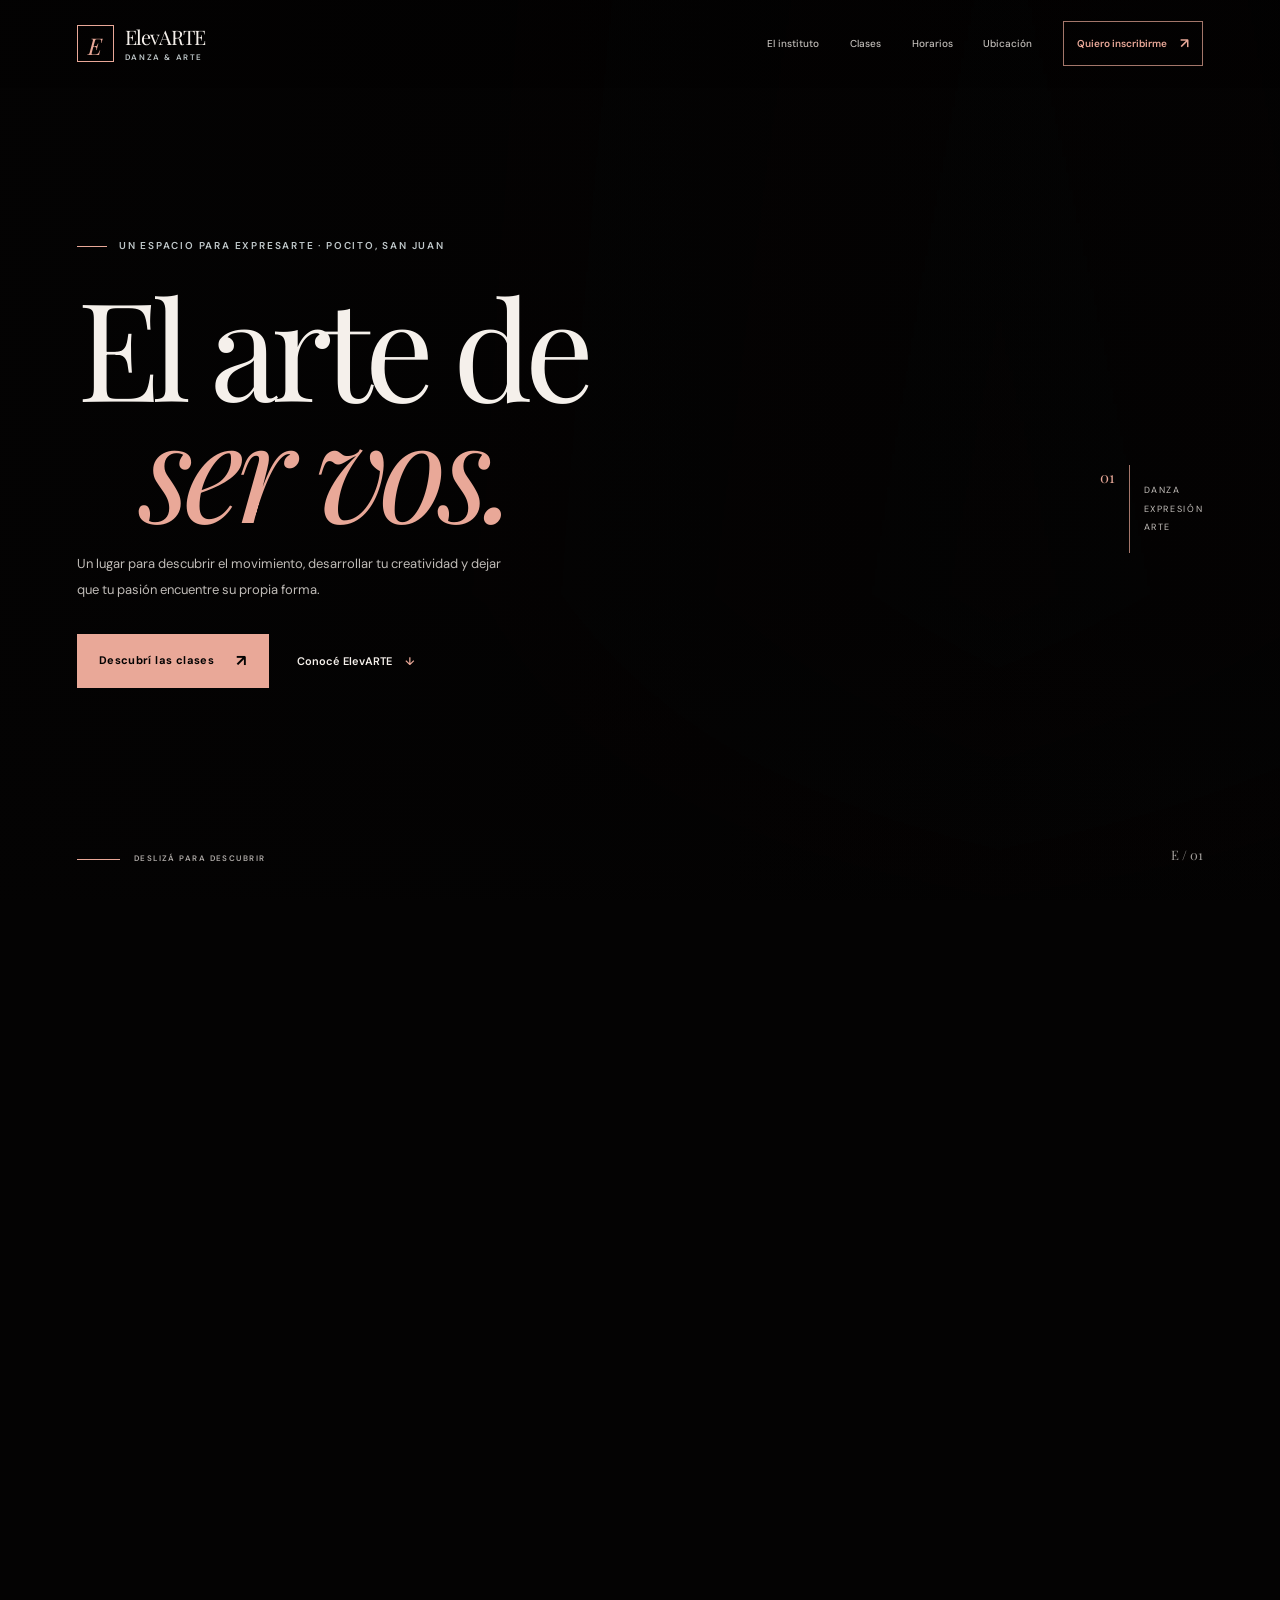
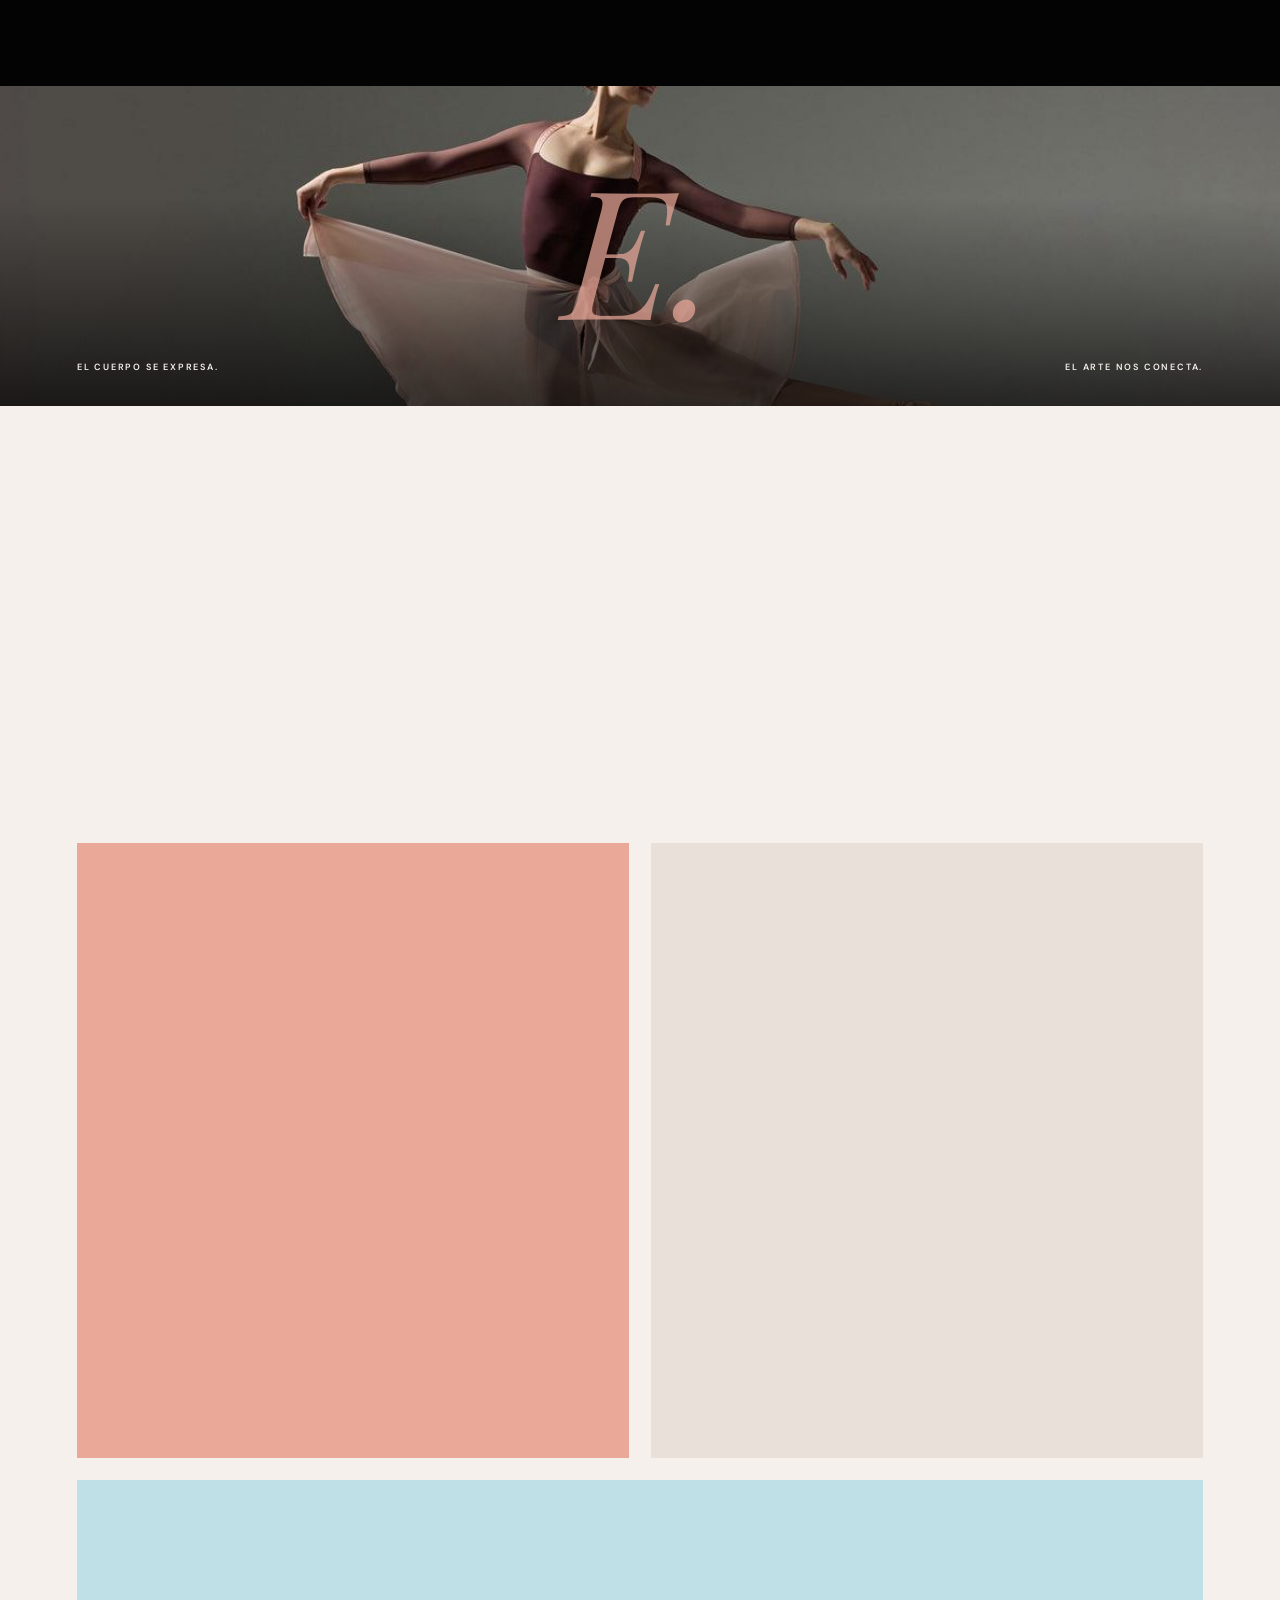
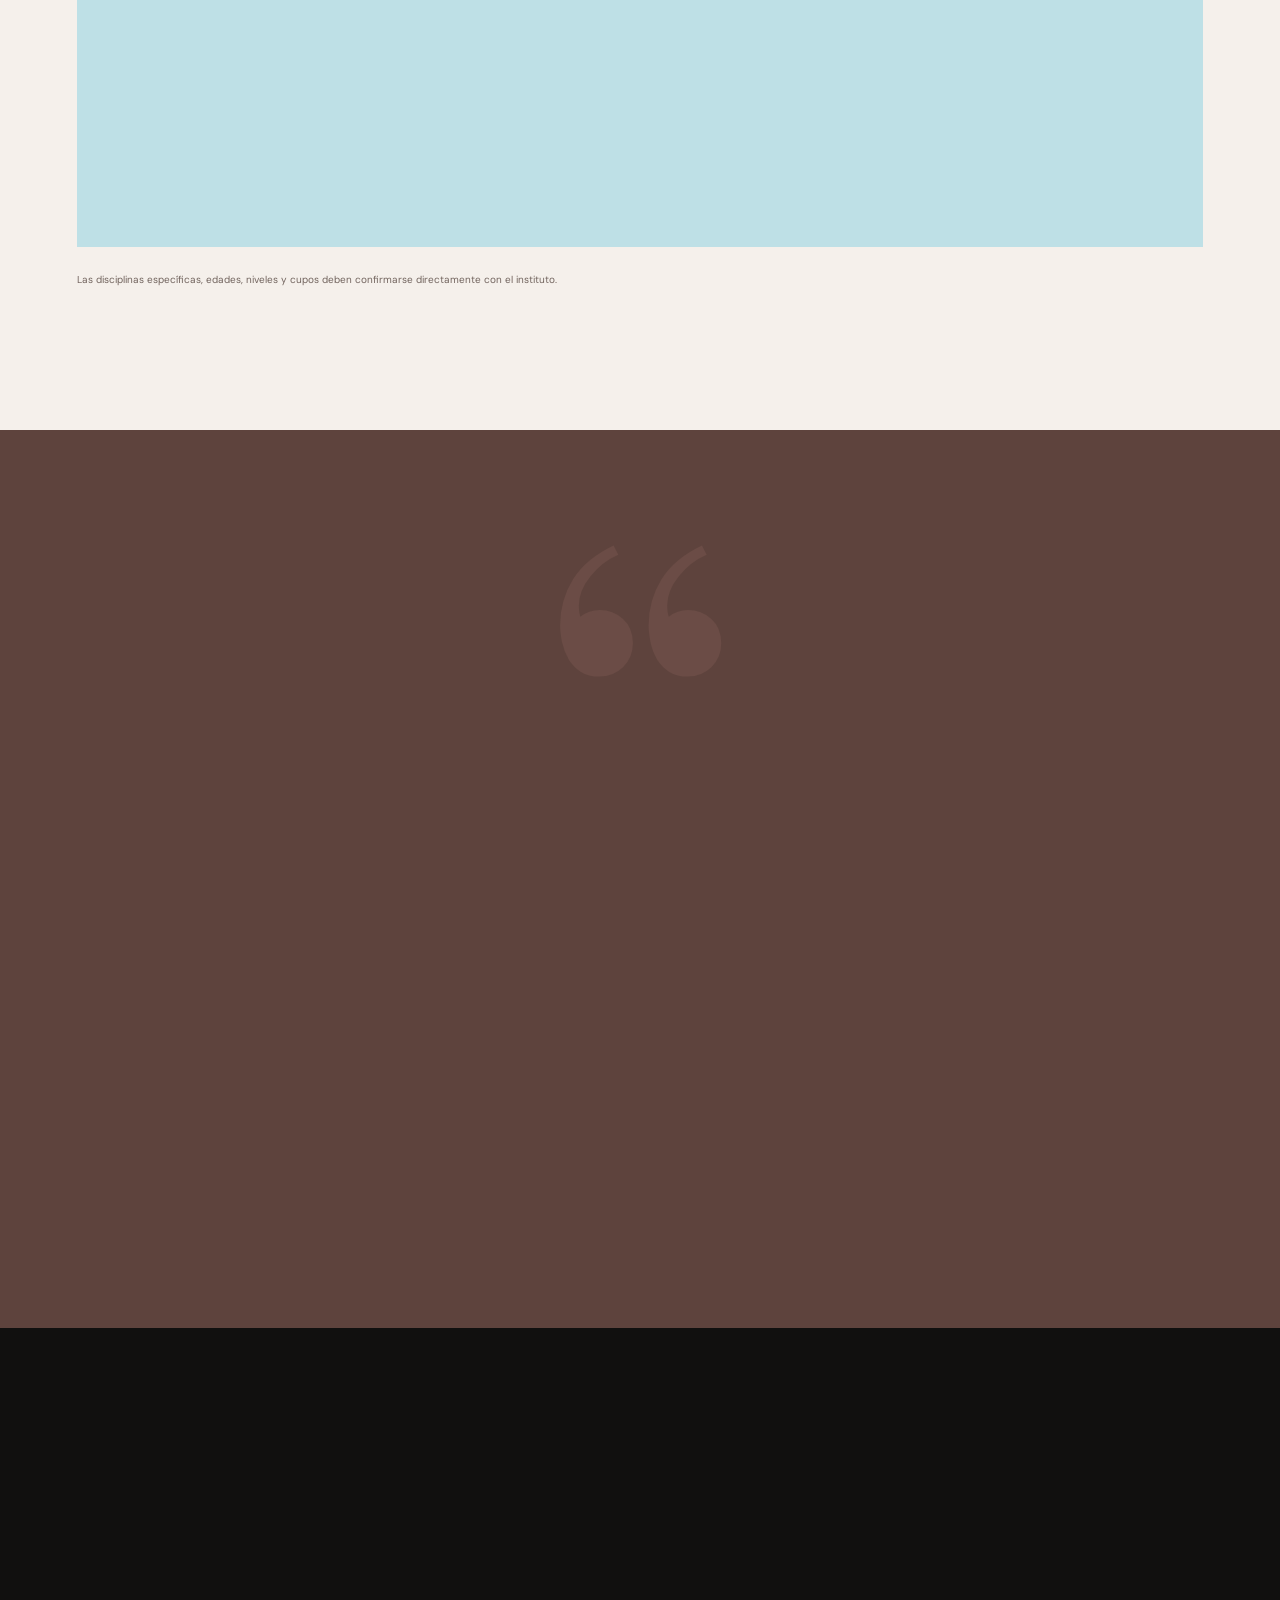
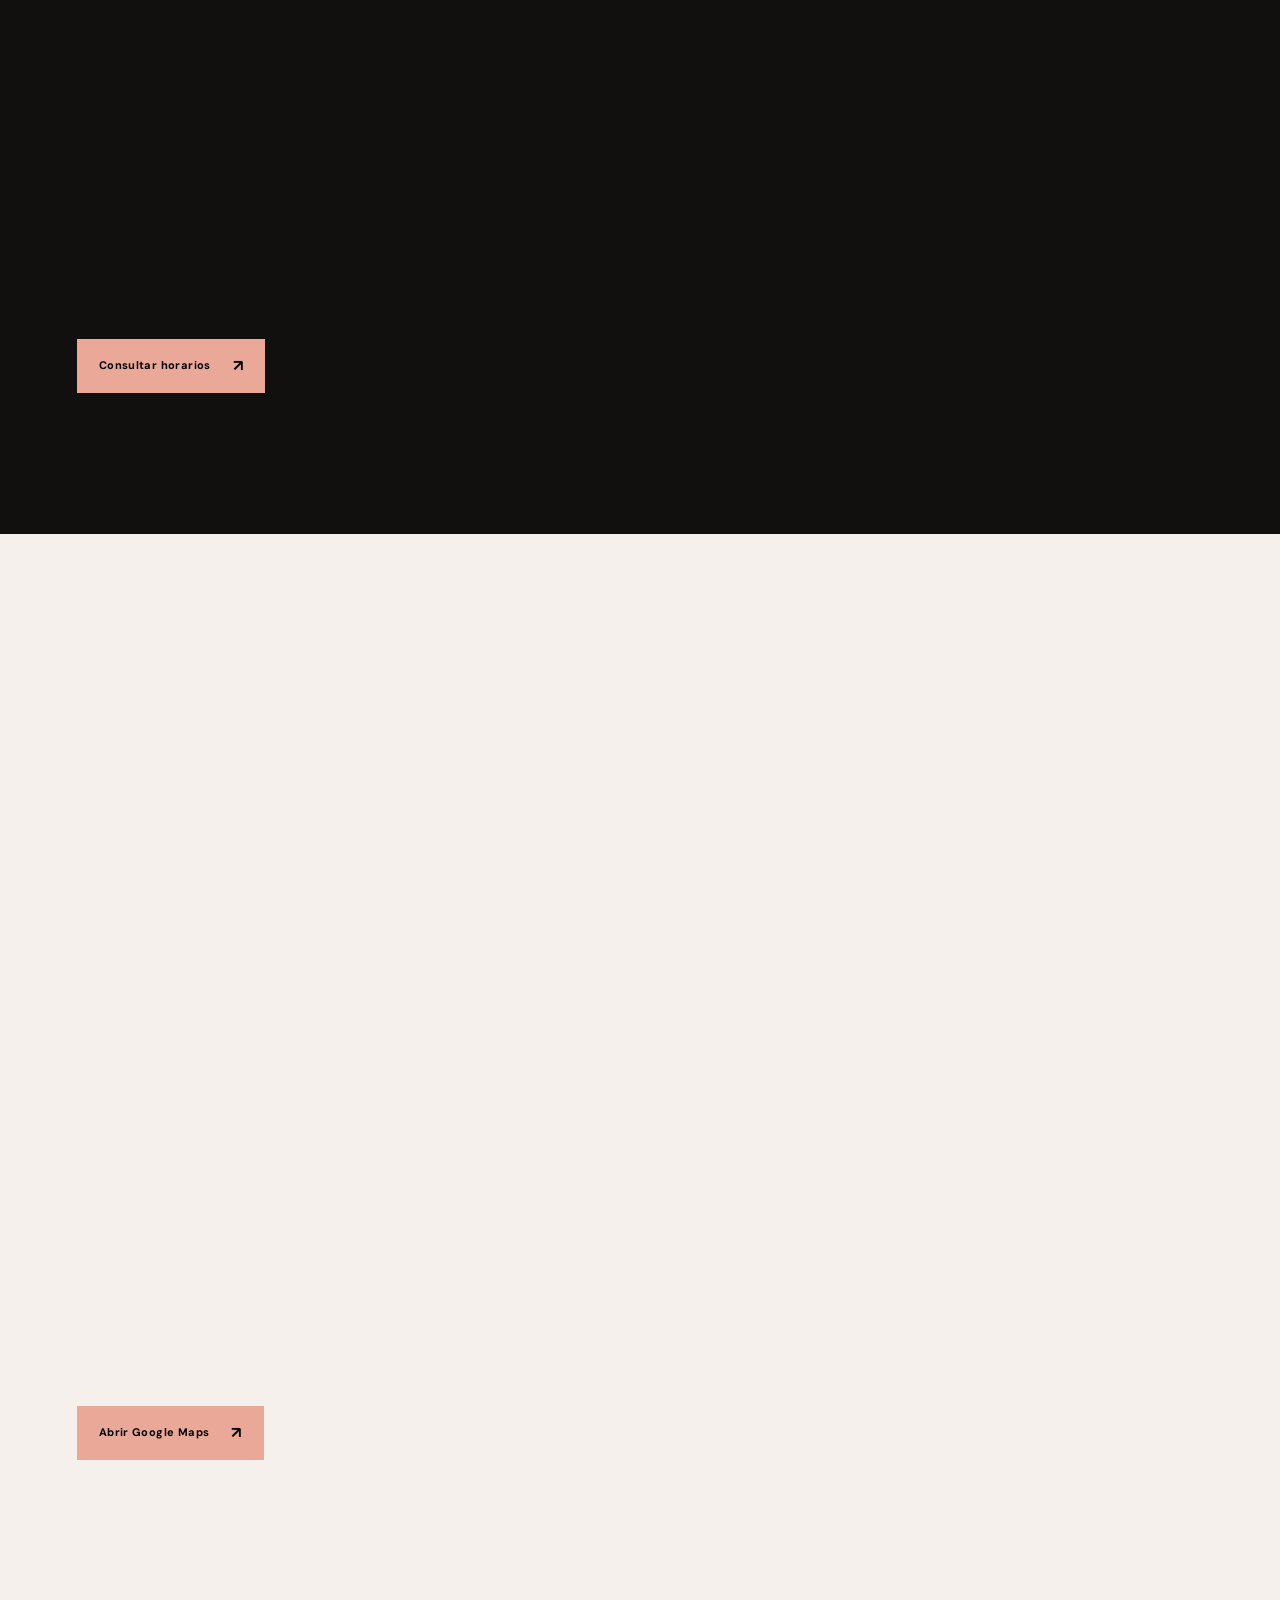
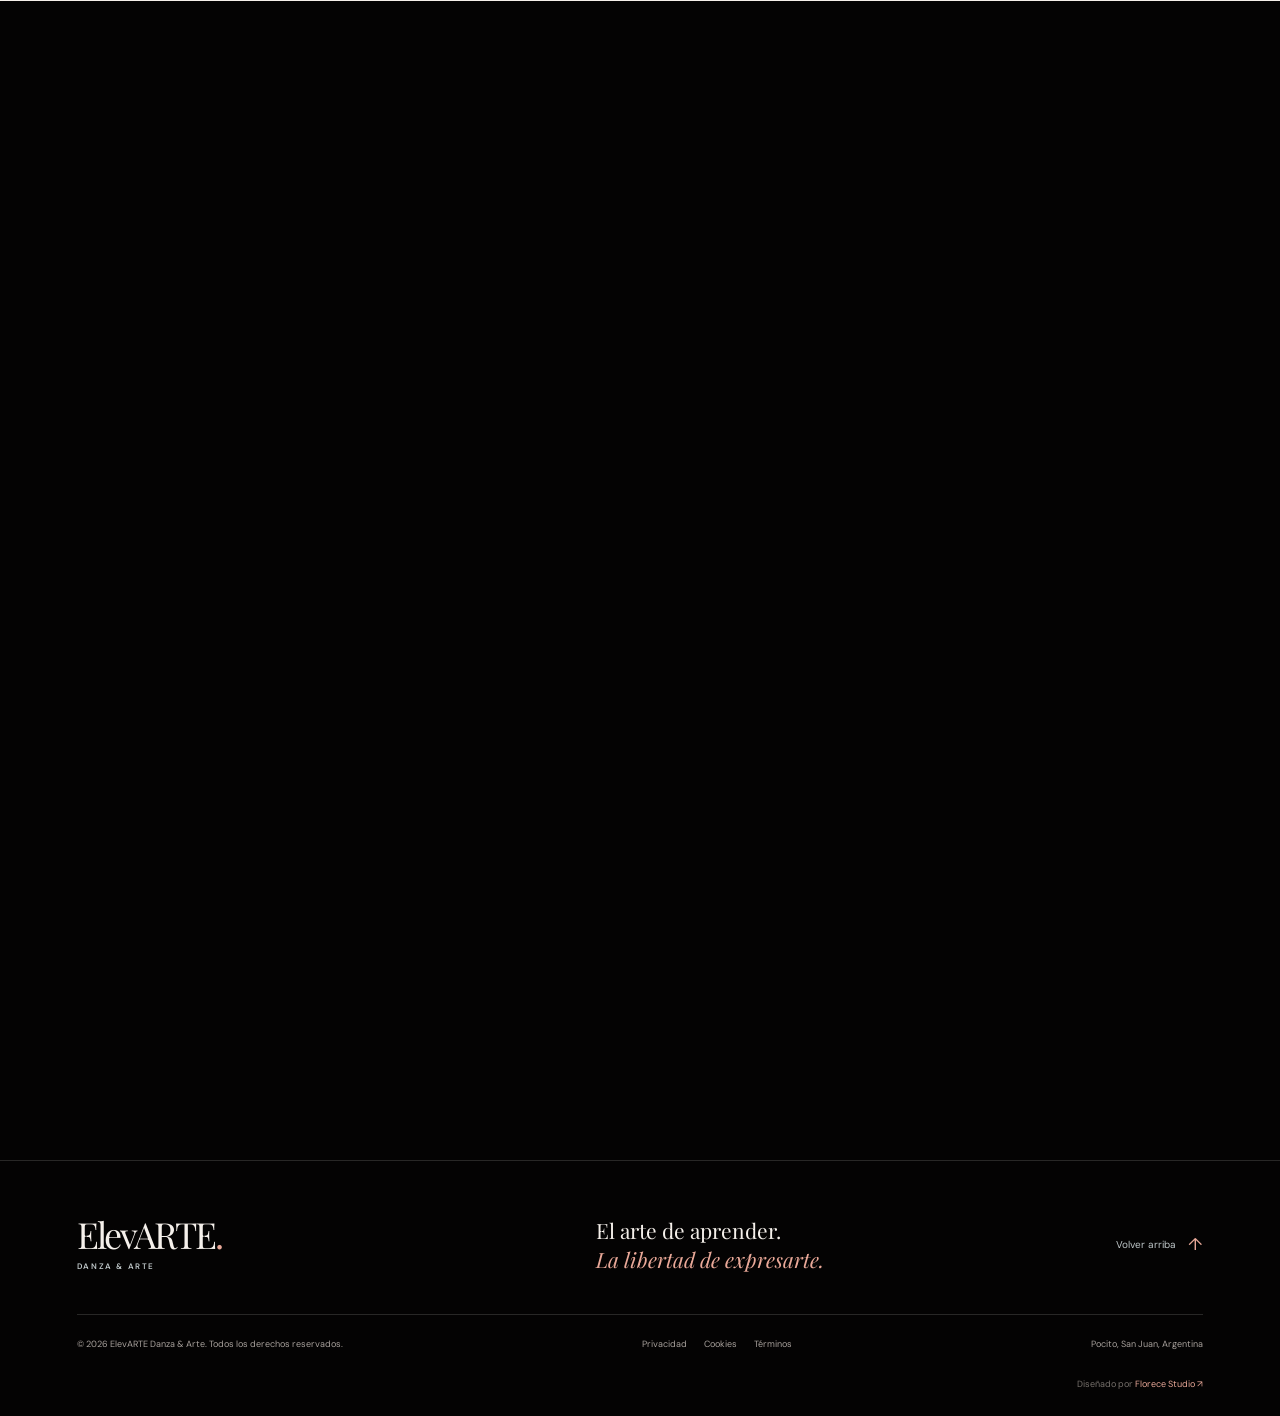
==== commit 084c70d7: "renovaciones" ====
--- a/index.html
+++ b/index.html
@@ -1,4 +1,3 @@
-
 <!doctype html>
 <html lang="es-AR">
   <head>
@@ -46,6 +45,39 @@
     <meta
       name="twitter:description"
       content="Un espacio para aprender, crear y expresar tu pasión por el arte."
+    />
+
+    <!-- Open Graph: vista previa al compartir -->
+    <meta property="og:type" content="website" />
+    <meta property="og:locale" content="es_AR" />
+    <meta property="og:site_name" content="ElevARTE Danza & Arte" />
+    <meta
+      property="og:title"
+      content="ElevARTE Danza & Arte | Un espacio para expresarte"
+    />
+    <meta
+      property="og:description"
+      content="Descubrí las clases de danza y las propuestas artísticas de ElevARTE. Conocé el espacio y consultá por horarios e inscripciones."
+    />
+    <meta property="og:url" content="https://elevarte-web-two.vercel.app/" />
+    <meta
+      property="og:image"
+      content="https://elevarte-web-two.vercel.app/images/danza.png"
+    />
+    <meta property="og:image:width" content="1200" />
+    <meta property="og:image:height" content="630" />
+    <meta property="og:image:alt" content="ElevARTE Danza & Arte" />
+
+    <!-- Twitter / otras plataformas -->
+    <meta name="twitter:card" content="summary_large_image" />
+    <meta name="twitter:title" content="ElevARTE Danza & Arte" />
+    <meta
+      name="twitter:description"
+      content="Danza, expresión y formación artística. Conocé ElevARTE y consultá por las clases."
+    />
+    <meta
+      name="twitter:image"
+      content="https://elevarte-web-two.vercel.app/images/danza.png"
     />
 
     <script type="application/ld+json">
@@ -146,7 +178,11 @@
     <main id="contenido">
       <!-- PORTADA -->
       <section class="hero" id="inicio">
-        <div class="hero-image" role="img" aria-label="Bailarina en una pose de danza artística"></div>
+        <div
+          class="hero-image"
+          role="img"
+          aria-label="Bailarina en una pose de danza artística"
+        ></div>
         <div class="hero-overlay"></div>
 
         <div class="container hero-content">
@@ -162,8 +198,8 @@
             </h1>
 
             <p class="hero-description">
-              Un lugar para descubrir el movimiento, desarrollar tu
-              creatividad y dejar que tu pasión encuentre su propia forma.
+              Un lugar para descubrir el movimiento, desarrollar tu creatividad
+              y dejar que tu pasión encuentre su propia forma.
             </p>
 
             <div class="hero-actions">
@@ -183,7 +219,11 @@
             <span class="side-note-text">DANZA<br />EXPRESIÓN<br />ARTE</span>
           </div>
 
-          <a class="hero-scroll" href="#nosotros" aria-label="Desplazarse a la siguiente sección">
+          <a
+            class="hero-scroll"
+            href="#nosotros"
+            aria-label="Desplazarse a la siguiente sección"
+          >
             <span class="scroll-line"></span>
             <span>DESLIZÁ PARA DESCUBRIR</span>
           </a>
@@ -212,8 +252,8 @@
 
           <div class="intro-copy reveal">
             <p class="intro-lead">
-              Creemos en el arte como una manera de conectar con vos mismo y
-              con los demás.
+              Creemos en el arte como una manera de conectar con vos mismo y con
+              los demás.
             </p>
             <p>
               ElevARTE Danza &amp; Arte es un espacio de formación artística en
@@ -234,7 +274,11 @@
 
       <!-- IMAGEN EDITORIAL -->
       <section class="image-break" aria-label="El arte del movimiento">
-        <div class="image-break-photo" role="img" aria-label="Detalle artístico de una práctica de danza"></div>
+        <div
+          class="image-break-photo"
+          role="img"
+          aria-label="Detalle artístico de una práctica de danza"
+        ></div>
         <div class="image-break-caption">
           <span>EL CUERPO SE EXPRESA.</span>
           <span>EL ARTE NOS CONECTA.</span>
@@ -263,7 +307,11 @@
 
           <div class="class-grid">
             <article class="class-card class-card-featured reveal">
-              <div class="class-card-image dance-image" role="img" aria-label="Imagen de una práctica de danza"></div>
+              <div
+                class="class-card-image dance-image"
+                role="img"
+                aria-label="Imagen de una práctica de danza"
+              ></div>
               <div class="class-card-content">
                 <span class="class-number">01 / MOVIMIENTO</span>
                 <div class="class-card-title">
@@ -281,7 +329,11 @@
             </article>
 
             <article class="class-card reveal">
-              <div class="class-card-image expression-image" role="img" aria-label="Imagen de una experiencia creativa"></div>
+              <div
+                class="class-card-image expression-image"
+                role="img"
+                aria-label="Imagen de una experiencia creativa"
+              ></div>
               <div class="class-card-content">
                 <span class="class-number">02 / CREATIVIDAD</span>
                 <div class="class-card-title">
@@ -289,10 +341,14 @@
                   <span class="class-symbol" aria-hidden="true">↗</span>
                 </div>
                 <p>
-                  Explorá tu creatividad, descubrí nuevas formas de expresarte
-                  y conectá con el arte.
+                  Explorá tu creatividad, descubrí nuevas formas de expresarte y
+                  conectá con el arte.
                 </p>
-                <a href="#contacto" class="card-link" data-activity="Expresión artística">
+                <a
+                  href="#contacto"
+                  class="card-link"
+                  data-activity="Expresión artística"
+                >
                   Conocer la propuesta <span aria-hidden="true">↗</span>
                 </a>
               </div>
@@ -309,7 +365,11 @@
                   Aprendé a tu ritmo, superá desafíos y disfrutá cada etapa de
                   tu experiencia artística.
                 </p>
-                <a href="#contacto" class="card-link" data-activity="Formación y crecimiento">
+                <a
+                  href="#contacto"
+                  class="card-link"
+                  data-activity="Formación y crecimiento"
+                >
                   Encontrar mi clase <span aria-hidden="true">↗</span>
                 </a>
               </div>
@@ -351,11 +411,12 @@
               <span class="index-rule"></span>
               <span>ORGANIZÁ TU SEMANA</span>
             </div>
-            <h2>Un lugar para<br />hacerle espacio<br />a tu <em>pasión.</em></h2>
+            <h2>
+              Un lugar para<br />hacerle espacio<br />a tu <em>pasión.</em>
+            </h2>
             <p>
-              Los días y horarios dependen de la actividad y del grupo.
-              Contanos qué disponibilidad tenés para consultar las opciones
-              vigentes.
+              Los días y horarios dependen de la actividad y del grupo. Contanos
+              qué disponibilidad tenés para consultar las opciones vigentes.
             </p>
             <a class="btn btn-primary" href="#contacto">
               Consultar horarios <span aria-hidden="true">↗</span>
@@ -369,7 +430,9 @@
                 <h3>Turnos por la mañana</h3>
                 <p>Consultá disponibilidad para tu actividad.</p>
               </div>
-              <a href="#contacto" aria-label="Consultar turnos por la mañana">↗</a>
+              <a href="#contacto" aria-label="Consultar turnos por la mañana"
+                >↗</a
+              >
             </article>
 
             <article class="schedule-item">
@@ -378,7 +441,9 @@
                 <h3>Turnos por la tarde</h3>
                 <p>Contanos qué días te quedan cómodos.</p>
               </div>
-              <a href="#contacto" aria-label="Consultar turnos por la tarde">↗</a>
+              <a href="#contacto" aria-label="Consultar turnos por la tarde"
+                >↗</a
+              >
             </article>
 
             <article class="schedule-item">
@@ -416,7 +481,9 @@
 
             <div class="address-block">
               <span class="address-label">DIRECCIÓN</span>
-              <address>Maurin 871 Este<br />Pocito, San Juan, Argentina</address>
+              <address>
+                Maurin 871 Este<br />Pocito, San Juan, Argentina
+              </address>
             </div>
 
             <a
@@ -527,9 +594,15 @@
                 <select id="actividad" name="actividad" required>
                   <option value="" selected disabled>Elegí una opción</option>
                   <option value="Danza">Danza</option>
-                  <option value="Expresión artística">Expresión artística</option>
-                  <option value="Formación y crecimiento">Formación y crecimiento</option>
-                  <option value="Todas las propuestas">Quiero conocer todas las propuestas</option>
+                  <option value="Expresión artística">
+                    Expresión artística
+                  </option>
+                  <option value="Formación y crecimiento">
+                    Formación y crecimiento
+                  </option>
+                  <option value="Todas las propuestas">
+                    Quiero conocer todas las propuestas
+                  </option>
                 </select>
               </div>
 
@@ -567,7 +640,12 @@
                   />
                   <span>
                     Leí la
-                    <a href="privacidad.html" target="_blank" rel="noopener noreferrer">Política de Privacidad</a>
+                    <a
+                      href="privacidad.html"
+                      target="_blank"
+                      rel="noopener noreferrer"
+                      >Política de Privacidad</a
+                    >
                     y entiendo que los datos ingresados se incluirán en un
                     mensaje de WhatsApp. Si proporciono datos de un menor,
                     declaro estar autorizado/a para hacerlo.
@@ -580,7 +658,12 @@
                 <span aria-hidden="true">↗</span>
               </button>
 
-              <p class="form-status" id="formStatus" role="status" aria-live="polite"></p>
+              <p
+                class="form-status"
+                id="formStatus"
+                role="status"
+                aria-live="polite"
+              ></p>
 
               <p class="form-note">
                 WhatsApp se abrirá con el mensaje preparado. Podrás revisarlo
@@ -611,8 +694,8 @@
 
         <div class="footer-bottom">
           <p class="footer-copyright">
-            © <span id="year"></span> ElevARTE Danza &amp; Arte.
-            Todos los derechos reservados.
+            © <span id="year"></span> ElevARTE Danza &amp; Arte. Todos los
+            derechos reservados.
           </p>
 
           <nav class="legal-links" aria-label="Información legal">
@@ -631,7 +714,8 @@
             target="_blank"
             rel="noopener noreferrer"
             aria-label="Visitar Instagram de Florece Studio"
-          >Florece Studio ↗</a>
+            >Florece Studio ↗</a
+          >
         </div>
       </div>
     </footer>
--- a/style.css
+++ b/style.css
@@ -595,7 +595,7 @@
 .image-break {
   position: relative;
   display: flex;
-  min-height: clamp(290px, 43vw, 550px);
+  min-height: clamp(180px, 25vw, 320px);
   align-items: flex-end;
   overflow: hidden;
   background: var(--brown);
@@ -606,9 +606,10 @@
   inset: 0;
   background-image:
     linear-gradient(0deg, rgba(4, 3, 3, 0.7), transparent 65%),
-    url("https://images.unsplash.com/photo-1518834107812-67b0b7c58434?auto=format&fit=crop&w=2000&q=85");
-  background-position: center 44%;
+    url("./images/danza.png");
+  background-position: center 25%;
   background-size: cover;
+  background-repeat: no-repeat;
   transition: transform 1.2s var(--ease);
 }
 
@@ -1506,20 +1507,73 @@
   color: var(--salmon);
 }
 
-/* REVELADO AL HACER SCROLL */
-
+
+
+/* =========================================
+   REVELADO AL HACER SCROLL
+   ========================================= */
+
+/* Estado inicial: solo se oculta si JS está activo */
 .reveal {
+  opacity: 1;
+  transform: none;
+}
+
+html.js-motion .reveal {
   opacity: 0;
-  transform: translateY(24px);
   transition:
-    opacity 750ms var(--ease),
-    transform 750ms var(--ease);
-}
-
-.reveal.is-visible {
+    opacity 900ms ease,
+    transform 1100ms cubic-bezier(0.16, 1, 0.3, 1),
+    filter 900ms ease;
+  transition-delay: var(--reveal-delay, 0ms);
+  filter: blur(5px);
+  will-change: opacity, transform, filter;
+}
+
+/* Entrada desde la izquierda */
+html.js-motion .reveal.from-left {
+  transform: translate3d(-110px, 0, 0);
+}
+
+/* Entrada desde la derecha */
+html.js-motion .reveal.from-right {
+  transform: translate3d(110px, 0, 0);
+}
+
+/* Entrada desde abajo */
+html.js-motion .reveal.from-bottom {
+  transform: translate3d(0, 75px, 0);
+}
+
+/* Entrada con escala */
+html.js-motion .reveal.from-scale {
+  transform: scale(0.88);
+}
+
+/* Estado final */
+html.js-motion .reveal.is-visible {
   opacity: 1;
-  transform: translateY(0);
-}
+  transform: translate3d(0, 0, 0) scale(1);
+  filter: blur(0);
+  will-change: auto;
+}
+
+/* Movimiento reducido */
+@media (prefers-reduced-motion: reduce) {
+  html.js-motion .reveal,
+  html.js-motion .reveal.from-left,
+  html.js-motion .reveal.from-right,
+  html.js-motion .reveal.from-bottom,
+  html.js-motion .reveal.from-scale {
+    opacity: 1;
+    transform: none;
+    filter: none;
+    transition: none;
+    will-change: auto;
+  }
+}
+
+
 
 /* CURSOR PERSONALIZADO: SOLO ESCRITORIO */
 
@@ -2007,23 +2061,528 @@
   }
 }
 
-/* EL CURSOR NATIVO SE CONSERVA EN DISPOSITIVOS TÁCTILES */
+
+/* =========================================
+   CURSOR PERSONALIZADO — SOLO ESCRITORIO
+   ========================================= */
+
 @media (hover: hover) and (pointer: fine) {
   body.has-custom-cursor,
-  body.has-custom-cursor a,
-  body.has-custom-cursor button {
-    cursor: none;
+  body.has-custom-cursor *,
+  body.has-custom-cursor *::before,
+  body.has-custom-cursor *::after {
+    cursor: none !important;
   }
 
   body.has-custom-cursor .cursor-dot,
   body.has-custom-cursor .cursor-ring {
-    opacity: 1;
-  }
-}
-
+    display: block;
+  }
+}
+
+/* En dispositivos táctiles no se oculta ningún cursor nativo */
 @media (hover: none), (pointer: coarse) {
   .cursor-dot,
   .cursor-ring {
-    display: none;
-  }
-}
+    display: none !important;
+  }
+}
+
+
+/* ==================================================
+   ELEV ARTE — ANIMACIONES EDITORIALES
+   Complemento para el style.css existente
+   ================================================== */
+
+/* --------------------------------------------------
+   CURSOR PERSONALIZADO
+   Oculta el cursor nativo solo dentro de la web
+   -------------------------------------------------- */
+
+.cursor-dot,
+.cursor-ring {
+  position: fixed;
+  z-index: 2001;
+  top: 0;
+  left: 0;
+  display: block;
+  border-radius: 50%;
+  opacity: 0;
+  pointer-events: none;
+  transform: translate(-50%, -50%);
+  transition:
+    opacity 180ms ease,
+    width 220ms var(--ease),
+    height 220ms var(--ease),
+    border-color 220ms ease,
+    background 220ms ease,
+    scale 220ms var(--ease);
+}
+
+.cursor-dot {
+  width: 5px;
+  height: 5px;
+  background: var(--salmon);
+}
+
+.cursor-ring {
+  width: 31px;
+  height: 31px;
+  border: 1px solid rgba(233, 168, 152, 0.8);
+  background: transparent;
+}
+
+body.has-custom-cursor,
+body.has-custom-cursor *,
+body.has-custom-cursor *::before,
+body.has-custom-cursor *::after {
+  cursor: none !important;
+}
+
+body.has-custom-cursor .cursor-dot.is-active,
+body.has-custom-cursor .cursor-ring.is-active {
+  opacity: 1;
+}
+
+body.has-custom-cursor .cursor-ring.is-hovering {
+  width: 48px;
+  height: 48px;
+  border-color: var(--blue);
+  background: rgba(190, 224, 230, 0.07);
+}
+
+body.has-custom-cursor .cursor-ring.is-clicking {
+  width: 22px;
+  height: 22px;
+  border-color: var(--salmon);
+  background: rgba(233, 168, 152, 0.2);
+}
+
+/* No mostrar el cursor gráfico en pantallas táctiles. */
+@media (hover: none), (pointer: coarse), (max-width: 760px) {
+  .cursor-dot,
+  .cursor-ring {
+    display: none !important;
+  }
+
+  body,
+  body * {
+    cursor: auto;
+  }
+}
+
+/* --------------------------------------------------
+   REVELADO LATERAL AL HACER SCROLL
+   -------------------------------------------------- */
+
+/* Los elementos siguen visibles si JS no se inicia. */
+.reveal {
+  opacity: 1;
+  transform: none;
+  filter: none;
+}
+
+/* Solo se ocultan cuando el sistema de animación está activo. */
+html.js-motion .reveal {
+  opacity: 0;
+  transform: translate3d(0, 38px, 0);
+  filter: blur(3px);
+  transition:
+    opacity 850ms ease,
+    transform 1000ms cubic-bezier(0.16, 1, 0.3, 1),
+    filter 850ms ease;
+  transition-delay: var(--reveal-delay, 0ms);
+  will-change: opacity, transform, filter;
+}
+
+html.js-motion .reveal.from-left {
+  transform: translate3d(-85px, 0, 0);
+}
+
+html.js-motion .reveal.from-right {
+  transform: translate3d(85px, 0, 0);
+}
+
+html.js-motion .reveal.from-bottom {
+  transform: translate3d(0, 65px, 0);
+}
+
+html.js-motion .reveal.from-scale {
+  transform: scale(0.92);
+}
+
+html.js-motion .reveal.is-visible {
+  opacity: 1;
+  transform: translate3d(0, 0, 0) scale(1);
+  filter: blur(0);
+  will-change: auto;
+}
+
+/* Evita desplazamientos horizontales en pantallas pequeñas. */
+@media (max-width: 760px) {
+  html.js-motion .reveal.from-left {
+    transform: translate3d(-28px, 0, 0);
+  }
+
+  html.js-motion .reveal.from-right {
+    transform: translate3d(28px, 0, 0);
+  }
+
+  html.js-motion .reveal.from-bottom {
+    transform: translate3d(0, 28px, 0);
+  }
+}
+
+/* --------------------------------------------------
+   HERO CINEMATOGRÁFICO
+   -------------------------------------------------- */
+
+.hero-image {
+  transform: scale(1.03);
+  will-change: transform;
+}
+
+.hero.hero-animated .hero-image {
+  animation:
+    hero-cinematic-zoom 12s ease-in-out infinite alternate,
+    hero-image-in 1.5s var(--ease) both;
+}
+
+.hero-copy-ready .eyebrow,
+.hero-copy-ready h1,
+.hero-copy-ready .hero-description,
+.hero-copy-ready .hero-actions {
+  animation: hero-content-enter 950ms var(--ease) both;
+}
+
+.hero-copy-ready .eyebrow {
+  animation-delay: 100ms;
+}
+
+.hero-copy-ready h1 {
+  animation-delay: 260ms;
+}
+
+.hero-copy-ready .hero-description {
+  animation-delay: 430ms;
+}
+
+.hero-copy-ready .hero-actions {
+  animation-delay: 580ms;
+}
+
+.hero-side-note,
+.hero-scroll,
+.hero-index {
+  animation: hero-content-enter 900ms var(--ease) both;
+  animation-delay: var(--hero-delay, 500ms);
+}
+
+/* Revelado de título mediante recorte vertical. */
+.hero-title-mask {
+  clip-path: inset(0 0 100% 0);
+  animation: title-mask-reveal 1150ms cubic-bezier(0.16, 1, 0.3, 1) 280ms both;
+}
+
+.hero-title-mask .hero-title-emphasis {
+  display: inline-block;
+  animation: title-emphasis-enter 1000ms var(--ease) 480ms both;
+}
+
+/* --------------------------------------------------
+   TÍTULOS EDITORIALES CON MÁSCARA
+   -------------------------------------------------- */
+
+.intro-heading h2,
+.section-heading h2,
+.schedule-intro h2,
+.location-copy h2,
+.contact-copy h2 {
+  text-wrap: balance;
+}
+
+html.js-motion .intro-heading.is-visible h2,
+html.js-motion .section-heading.is-visible h2,
+html.js-motion .schedule-intro.is-visible h2,
+html.js-motion .location-copy.is-visible h2,
+html.js-motion .contact-copy.is-visible h2 {
+  animation: editorial-heading-enter 900ms var(--ease) both;
+}
+
+/* --------------------------------------------------
+   FOTOGRAFÍAS INTERACTIVAS
+   -------------------------------------------------- */
+
+/* La imagen se amplía sin modificar el tamaño de la tarjeta. */
+.class-card {
+  isolation: isolate;
+}
+
+.class-card-image {
+  transform: scale(1);
+  transition: transform 850ms cubic-bezier(0.16, 1, 0.3, 1);
+  will-change: transform;
+}
+
+.class-card.has-image-motion:hover .class-card-image {
+  transform: scale(1.055);
+}
+
+.class-card-content {
+  position: relative;
+  z-index: 1;
+}
+
+.class-card-title h3 {
+  transition: transform 450ms var(--ease);
+}
+
+.class-card:hover .class-card-title h3 {
+  transform: translateX(4px);
+}
+
+.class-card .class-symbol {
+  transition:
+    transform 350ms var(--ease),
+    color 350ms ease;
+}
+
+.class-card:hover .class-symbol {
+  color: var(--brown-mid);
+  transform: translate(4px, -4px) rotate(3deg);
+}
+
+.card-link {
+  transition:
+    color 250ms ease,
+    border-color 250ms ease;
+}
+
+.card-link:hover {
+  border-color: var(--brown-mid);
+  color: var(--brown-mid);
+}
+
+/* Movimiento sutil en la banda fotográfica. */
+.image-break-photo {
+  transform: scale(1.01);
+  transition: transform 1200ms cubic-bezier(0.16, 1, 0.3, 1);
+}
+
+.image-break.has-image-motion:hover .image-break-photo {
+  transform: scale(1.045);
+}
+
+/* --------------------------------------------------
+   BOTONES Y ENLACES
+   -------------------------------------------------- */
+
+.btn {
+  position: relative;
+  overflow: hidden;
+  isolation: isolate;
+  transition:
+    background 300ms ease,
+    color 300ms ease,
+    border-color 300ms ease,
+    transform 300ms var(--ease);
+}
+
+.btn-primary {
+  border-color: var(--salmon);
+}
+
+.btn-primary:hover {
+  border-color: var(--blue);
+}
+
+.nav-cta,
+.schedule-item > a,
+.contact-note-icon {
+  transition:
+    color 250ms ease,
+    background 250ms ease,
+    border-color 250ms ease,
+    transform 300ms var(--ease);
+}
+
+.nav-cta:hover,
+.schedule-item > a:hover {
+  transform: translateY(-2px);
+}
+
+/* Indicador de scroll animado. */
+.scroll-line {
+  transform-origin: left;
+  animation: scroll-line-pulse 2s ease-in-out infinite;
+}
+
+/* Elementos gráficos de la tarjeta ancha. */
+.wide-art-circle {
+  animation: art-circle-breathe 7s ease-in-out infinite alternate;
+}
+
+.wide-art-letter {
+  transition: transform 800ms var(--ease);
+}
+
+.class-card-wide:hover .wide-art-letter {
+  transform: rotate(-7deg) scale(1.04);
+}
+
+/* Marcador gráfico de ubicación. */
+.location-pin {
+  animation: location-pin-float 4s ease-in-out infinite;
+}
+
+.location-visual:hover .location-pin {
+  box-shadow: 0 0 0 18px rgba(233, 168, 152, 0.08);
+}
+
+/* --------------------------------------------------
+   KEYFRAMES
+   -------------------------------------------------- */
+
+@keyframes hero-cinematic-zoom {
+  from {
+    transform: scale(1.03);
+  }
+
+  to {
+    transform: scale(1.11);
+  }
+}
+
+@keyframes hero-content-enter {
+  from {
+    opacity: 0;
+    transform: translate3d(0, 24px, 0);
+  }
+
+  to {
+    opacity: 1;
+    transform: translate3d(0, 0, 0);
+  }
+}
+
+@keyframes title-mask-reveal {
+  from {
+    clip-path: inset(0 0 100% 0);
+  }
+
+  to {
+    clip-path: inset(0 0 0 0);
+  }
+}
+
+@keyframes title-emphasis-enter {
+  from {
+    opacity: 0;
+    transform: translate3d(0, 35px, 0);
+  }
+
+  to {
+    opacity: 1;
+    transform: translate3d(0, 0, 0);
+  }
+}
+
+@keyframes editorial-heading-enter {
+  from {
+    clip-path: inset(0 0 18% 0);
+    transform: translate3d(0, 14px, 0);
+  }
+
+  to {
+    clip-path: inset(0 0 0 0);
+    transform: translate3d(0, 0, 0);
+  }
+}
+
+@keyframes scroll-line-pulse {
+  0%,
+  100% {
+    transform: scaleX(0.7);
+    opacity: 0.65;
+  }
+
+  50% {
+    transform: scaleX(1);
+    opacity: 1;
+  }
+}
+
+@keyframes art-circle-breathe {
+  from {
+    transform: scale(0.96) rotate(-8deg);
+  }
+
+  to {
+    transform: scale(1.04) rotate(8deg);
+  }
+}
+
+@keyframes location-pin-float {
+  0%,
+  100% {
+    translate: 0 0;
+  }
+
+  50% {
+    translate: 0 -7px;
+  }
+}
+
+/* --------------------------------------------------
+   MOVIMIENTO REDUCIDO Y COMPATIBILIDAD
+   -------------------------------------------------- */
+
+@media (prefers-reduced-motion: reduce) {
+  .hero.hero-animated .hero-image,
+  .hero-copy-ready .eyebrow,
+  .hero-copy-ready h1,
+  .hero-copy-ready .hero-description,
+  .hero-copy-ready .hero-actions,
+  .hero-side-note,
+  .hero-scroll,
+  .hero-index,
+  .hero-title-mask,
+  .hero-title-mask .hero-title-emphasis,
+  .wide-art-circle,
+  .location-pin,
+  .scroll-line {
+    animation: none !important;
+  }
+
+  .hero-title-mask {
+    clip-path: none;
+  }
+
+  .class-card-image,
+  .image-break-photo {
+    transition: none;
+  }
+
+  html.js-motion .reveal,
+  html.js-motion .reveal.from-left,
+  html.js-motion .reveal.from-right,
+  html.js-motion .reveal.from-bottom,
+  html.js-motion .reveal.from-scale {
+    opacity: 1;
+    transform: none;
+    filter: none;
+    transition: none;
+    will-change: auto;
+  }
+}
+
+/* Prioridad para la máscara del título principal */
+.hero-copy-ready h1.hero-title-mask {
+  animation: title-mask-reveal 1150ms
+    cubic-bezier(0.16, 1, 0.3, 1) 280ms both;
+}
+
+.hero-copy-ready h1.hero-title-mask .hero-title-emphasis {
+  animation: title-emphasis-enter 1000ms
+    var(--ease) 480ms both;
+}
